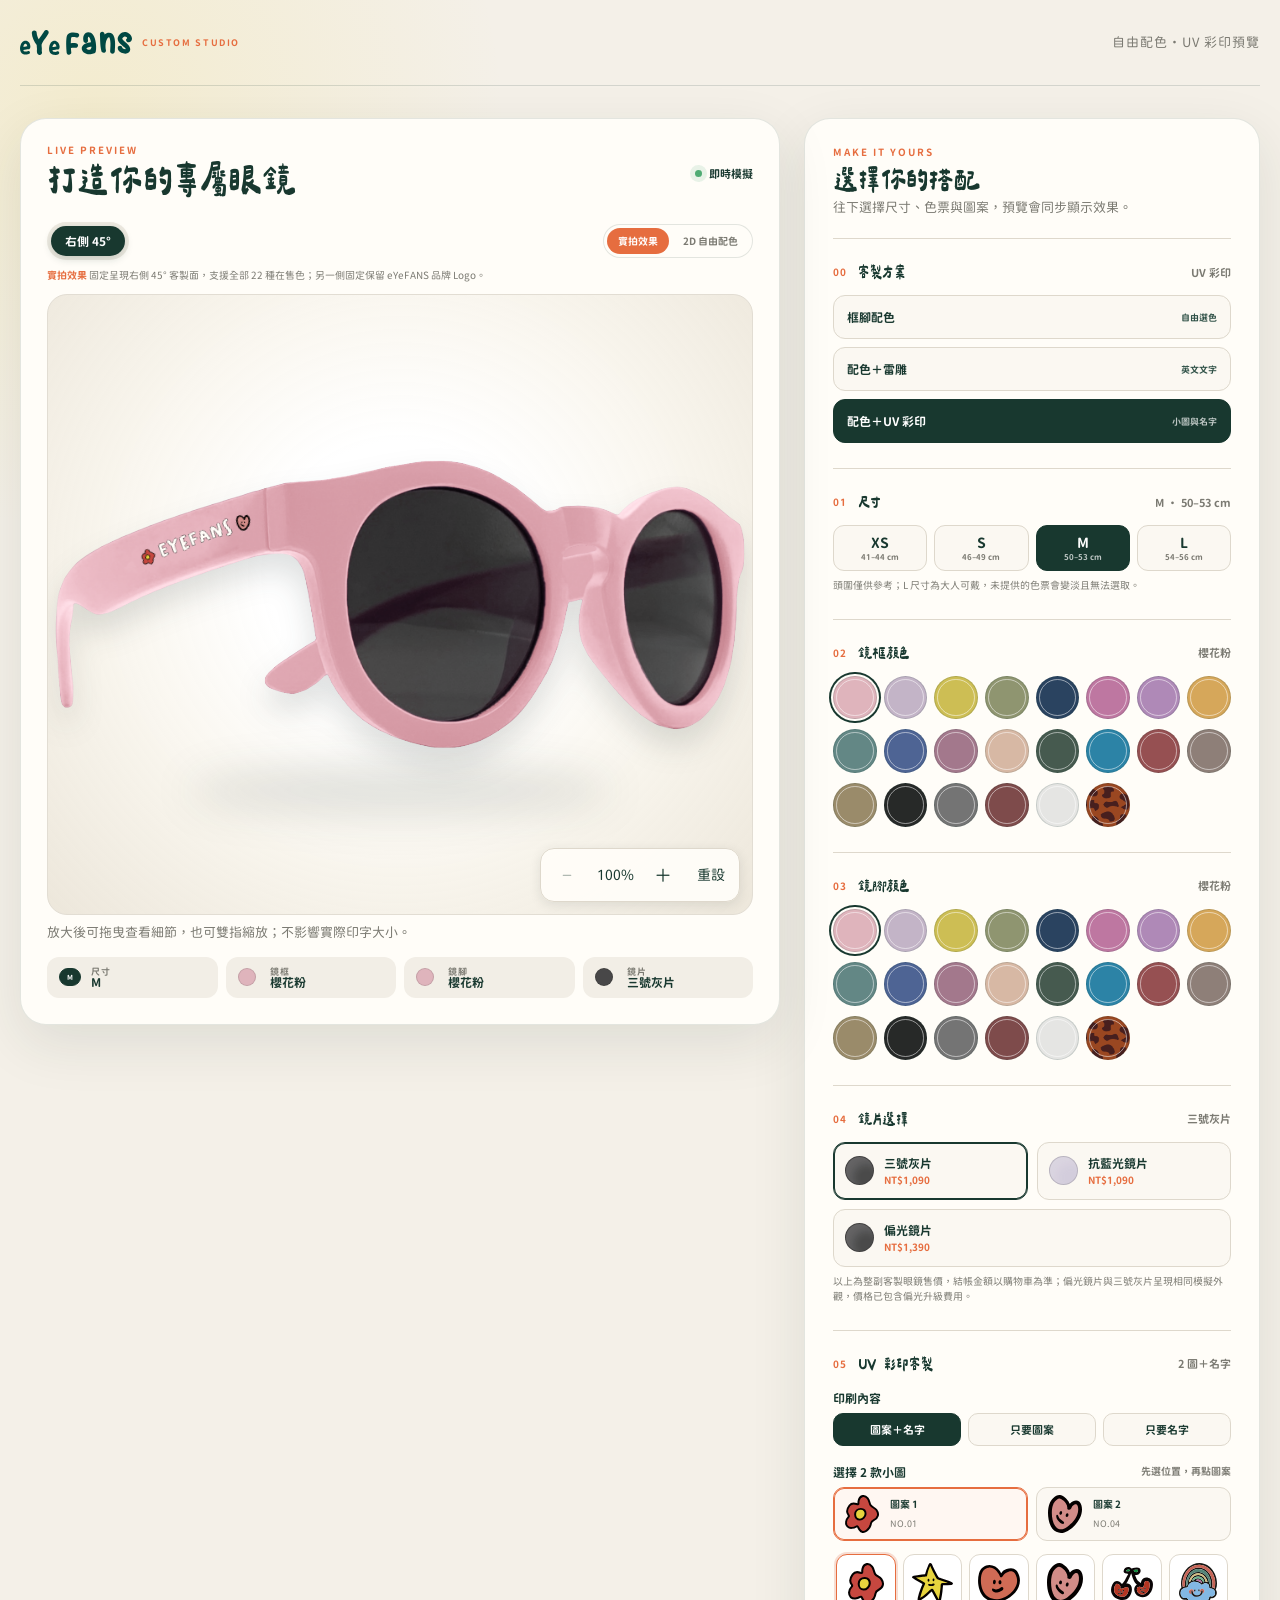
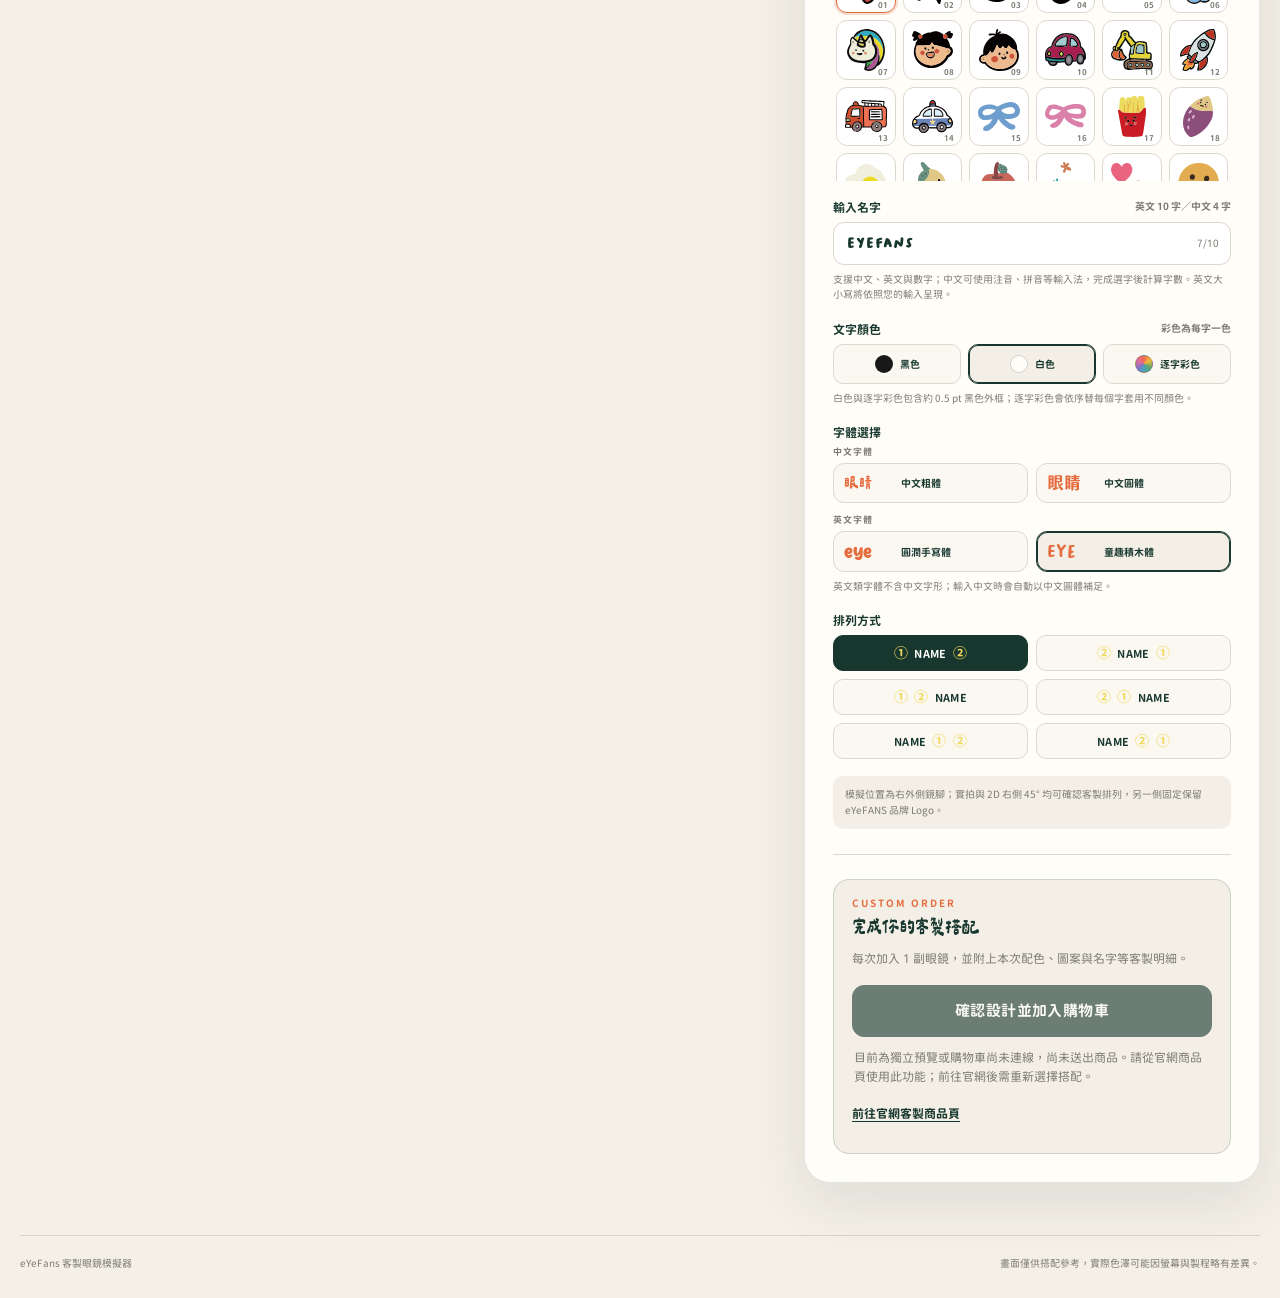
==== index.html @ 57df4b8c "Fix preview initialization blocked by stalled model downloads Render photo preview immediately, load" ====
<!doctype html>
<html lang="zh-Hant">
<head>
  <meta charset="utf-8">
  <meta name="viewport" content="width=device-width, initial-scale=1">
  <meta name="description" content="自由搭配 eYeFans 鏡框、鏡腳、鏡片顏色，並即時預覽 UV 彩印小圖與姓名。">
  <meta property="og:title" content="eYeFans 客製眼鏡模擬器">
  <meta property="og:description" content="配色・UV 彩印・姓名預覽">
  <meta property="og:type" content="website">
  <meta property="og:url" content="https://nina82815.github.io/eyefans-custom/">
  <meta property="og:image" content="https://nina82815.github.io/eyefans-custom/og.png">
  <meta name="twitter:card" content="summary_large_image">
  <meta name="twitter:title" content="eYeFans 客製眼鏡模擬器">
  <meta name="twitter:description" content="配色・UV 彩印・姓名預覽">
  <meta name="twitter:image" content="https://nina82815.github.io/eyefans-custom/og.png">
  <title>eYeFans 客製眼鏡模擬器</title>
  <link rel="stylesheet" href="styles.css?v=20260915-tsuhsian2">
  <link rel="stylesheet" href="preview-zoom.css?v=20260915zoom1">
  <link rel="stylesheet" href="mobile-studio.css?v=20260923-1">
</head>
<body>
  <header class="site-header">
    <a class="brand" href="#top" aria-label="eYeFans 客製眼鏡模擬器首頁">
      <img class="brand-logo" src="assets/brand/eyefans-LOGO.svg" alt="" width="1726" height="391">
      <span class="brand-label">CUSTOM STUDIO</span>
    </a>
    <p id="mode-description">自由配色・UV 彩印預覽</p>
  </header>

  <main class="customizer" id="top">
    <section class="preview-panel" aria-labelledby="preview-title">
      <div class="preview-heading">
        <div>
          <span class="eyebrow">LIVE PREVIEW</span>
          <h1 id="preview-title">打造你的專屬眼鏡</h1>
        </div>
        <span class="preview-status"><i></i> 即時模擬</span>
      </div>

      <div class="preview-toolbar">
        <div class="view-tabs is-photo-mode" id="view-tabs" aria-label="選擇預覽角度">
          <button class="view-tab" type="button" data-view="front" aria-pressed="false">正面</button>
          <button class="view-tab" type="button" data-view="side" aria-pressed="false">側面</button>
          <button class="view-tab is-active" type="button" data-view="a45" aria-pressed="true">右側 45°</button>
        </div>
        <div class="render-mode-options" id="render-mode-options" aria-label="選擇預覽模式">
          <button class="is-active" type="button" data-render-mode="photo" aria-pressed="true">實拍效果</button>
          <button type="button" data-render-mode="model" aria-pressed="false">2D 自由配色</button>
        </div>
      </div>
      <p class="photo-mode-note" id="photo-mode-note"><b>實拍效果</b> 固定呈現右側 45° 客製面，支援全部 22 種在售色；另一側固定保留 eYeFANS 品牌 Logo。</p>

      <div class="viewer is-photo-mode" id="viewer" tabindex="0" role="group" aria-label="眼鏡預覽，可用加減鍵縮放、方向鍵移動，0 鍵重設" aria-describedby="preview-zoom-hint">
        <div class="loading" id="loading-state"><span></span>正在載入眼鏡模型</div>
        <div class="view" id="view-front" hidden></div>
        <div class="view" id="view-side" hidden></div>
        <div class="view" id="view-a45" data-photo-ready>
          <svg class="photo-composite" id="photo-a45" viewBox="0 0 1643 686" preserveAspectRatio="xMidYMid meet" role="img" aria-label="右側 45 度實拍眼鏡預覽，顯示右外側鏡腳客製效果">
            <defs>
              <mask id="photo-a45-frame-mask" x="0" y="0" width="1643" height="686" maskUnits="userSpaceOnUse" maskContentUnits="userSpaceOnUse" style="mask-type:luminance">
                <image class="photo-frame-mask-image" href="assets/photos/right-a45/normalized/masks/standard/frame-full.png?v=20260830a" x="0" y="0" width="1643" height="686" preserveAspectRatio="none"></image>
              </mask>
              <mask id="photo-a45-temple-mask" x="0" y="0" width="1643" height="686" maskUnits="userSpaceOnUse" maskContentUnits="userSpaceOnUse" style="mask-type:luminance">
                <image class="photo-temple-mask-image" href="assets/photos/right-a45/normalized/masks/standard/temple.png?v=20260830a" x="0" y="0" width="1643" height="686" preserveAspectRatio="none"></image>
              </mask>
              <mask id="photo-a45-lens-mask" x="0" y="0" width="1643" height="686" maskUnits="userSpaceOnUse" maskContentUnits="userSpaceOnUse" style="mask-type:luminance">
                <image class="photo-lens-mask-image" href="assets/photos/right-a45/normalized/masks/standard/lens.png?v=20260830a" x="0" y="0" width="1643" height="686" preserveAspectRatio="none"></image>
              </mask>
              <linearGradient id="photo-a45-clear-coating" x1="0" y1="0" x2="20%" y2="100%">
                <stop offset="0%" stop-color="#f5efe5" stop-opacity=".18"></stop>
                <stop offset="35%" stop-color="#eee9ec" stop-opacity=".08"></stop>
                <stop offset="68%" stop-color="#d7deef" stop-opacity=".14"></stop>
                <stop offset="100%" stop-color="#e9ebf1" stop-opacity=".09"></stop>
              </linearGradient>
              <linearGradient id="photo-a45-blue-light-sheen" x1="0" y1="0" x2="0" y2="1">
                <stop offset="0%" stop-color="#ffffff" stop-opacity=".01"></stop>
                <stop offset="28%" stop-color="#d6cadf" stop-opacity=".035"></stop>
                <stop offset="36%" stop-color="#b6a1d6" stop-opacity=".08"></stop>
                <stop offset="43%" stop-color="#7e64c4" stop-opacity=".16"></stop>
                <stop offset="49%" stop-color="#486fc7" stop-opacity=".20"></stop>
                <stop offset="56%" stop-color="#8065c2" stop-opacity=".14"></stop>
                <stop offset="64%" stop-color="#d8dff0" stop-opacity=".04"></stop>
                <stop offset="100%" stop-color="#ffffff" stop-opacity="0"></stop>
              </linearGradient>
              <filter id="photo-a45-crisp-color" x="-2%" y="-2%" width="104%" height="104%" color-interpolation-filters="sRGB">
                <feComponentTransfer>
                  <feFuncA type="linear" slope="1.18" intercept="-.09"></feFuncA>
                </feComponentTransfer>
              </filter>
            </defs>
            <g mask="url(#photo-a45-temple-mask)">
              <image class="photo-temple-image" href="assets/photos/right-a45/normalized/gray/sakura-pink.png?v=20260830a" filter="url(#photo-a45-crisp-color)"></image>
            </g>
            <g class="photo-blue-light-effect" mask="url(#photo-a45-lens-mask)" hidden>
              <image class="photo-blue-light-source-image" href="assets/photos/right-a45/normalized/blue-light/matte-black.png?v=20260830a"></image>
              <rect class="photo-blue-light-coating" x="700" y="80" width="850" height="520" fill="url(#photo-a45-clear-coating)"></rect>
              <rect class="photo-blue-light-sheen" x="700" y="80" width="850" height="520" fill="url(#photo-a45-blue-light-sheen)"></rect>
            </g>
            <g class="photo-frame-layer" mask="url(#photo-a45-frame-mask)">
              <image class="photo-frame-image" href="assets/photos/right-a45/normalized/gray/sakura-pink.png?v=20260830a" filter="url(#photo-a45-crisp-color)"></image>
            </g>
            <g id="photo-engravetext" class="photo-print-layer" transform="translate(340 200) rotate(-20)">
              <text font-family="BaksoSapi, Arial, sans-serif" font-size="46" font-weight="700">eyefans</text>
            </g>
          </svg>
        </div>
        <p class="print-view-hint" id="print-view-hint" hidden>UV 彩印位於右外側鏡腳，請切換「側面」或「右側 45°」查看。</p>
        <div class="preview-zoom-controls" id="preview-zoom-controls" role="group" aria-label="預覽縮放">
          <button type="button" data-zoom="out" aria-label="縮小預覽" disabled>−</button>
          <output id="preview-zoom-value" aria-live="polite" aria-label="預覽倍率">100%</output>
          <button type="button" data-zoom="in" aria-label="放大預覽">＋</button>
          <button type="button" data-zoom="reset" aria-label="重設預覽大小與位置">重設</button>
        </div>
      </div>
      <p class="preview-zoom-hint" id="preview-zoom-hint">放大後可拖曳查看細節，也可雙指縮放；不影響實際印字大小。</p>

      <div class="selection-strip" aria-label="目前選擇">
        <span><i class="size-chip" id="size-chip" aria-hidden="true">M</i><b>尺寸</b><em id="size-summary">M</em></span>
        <span><i id="frame-chip"></i><b>鏡框</b><em id="frame-summary">櫻花粉</em></span>
        <span><i id="temple-chip"></i><b>鏡腳</b><em id="temple-summary">櫻花粉</em></span>
        <span><i id="lens-chip"></i><b>鏡片</b><em id="lens-summary">三號灰片</em></span>
      </div>
    </section>

    <aside class="controls-panel" aria-label="客製化選項">
      <div class="controls-intro">
        <span class="eyebrow">MAKE IT YOURS</span>
        <h2>選擇你的搭配</h2>
        <p>往下選擇尺寸、色票與圖案，預覽會同步顯示效果。</p>
        <details class="mobile-preview-help"><summary>預覽與操作說明</summary><p>上方預覽會隨著選配即時更新。實拍效果呈現右側 45° 客製面；另一側保留品牌 Logo。可按＋放大、拖曳查看，按「重設」恢復；縮放不影響實際印字大小。</p></details>
      </div>

      <section class="control-section customization-mode-section" aria-labelledby="customization-mode-title">
        <div class="section-heading">
          <div><span>00</span><h3 id="customization-mode-title">客製方案</h3></div>
          <output id="picked-customization-mode">UV 彩印</output>
        </div>
        <div class="customization-mode-options" id="customization-mode-options" role="group" aria-label="選擇客製方案">
          <button type="button" data-customization-mode="color" aria-pressed="false"><b>框腳配色</b><small>自由選色</small></button>
          <button type="button" data-customization-mode="engraving" aria-pressed="false"><b>配色＋雷雕</b><small>英文文字</small></button>
          <button class="is-active" type="button" data-customization-mode="uv" aria-pressed="true"><b>配色＋UV 彩印</b><small>小圖與名字</small></button>
        </div>
      </section>

      <section class="control-section" aria-labelledby="size-title">
        <div class="section-heading">
          <div><span>01</span><h3 id="size-title">尺寸</h3></div>
          <output id="picked-size">M · 50–53 cm</output>
        </div>
        <div class="size-options" id="size-options" role="group" aria-label="選擇眼鏡尺寸">
          <button type="button" data-size="XS" aria-label="XS，頭圍 41 至 44 公分" aria-pressed="false"><b>XS</b><small>41–44 cm</small></button>
          <button type="button" data-size="S" aria-label="S，頭圍 46 至 49 公分" aria-pressed="false"><b>S</b><small>46–49 cm</small></button>
          <button class="is-active" type="button" data-size="M" aria-label="M，頭圍 50 至 53 公分" aria-pressed="true"><b>M</b><small>50–53 cm</small></button>
          <button type="button" data-size="L" aria-label="L，頭圍 54 至 56 公分，大人可戴" aria-pressed="false"><b>L</b><small>54–56 cm</small></button>
        </div>
        <p class="field-help">頭圍僅供參考；L 尺寸為大人可戴，未提供的色票會變淡且無法選取。</p>
      </section>

      <section class="control-section" aria-labelledby="frame-title">
        <div class="section-heading">
          <div><span>02</span><h3 id="frame-title">鏡框顏色</h3></div>
          <output id="picked-frame">櫻花粉</output>
        </div>
        <div class="swatches" id="frame-swatches"></div>
      </section>

      <section class="control-section" aria-labelledby="temple-title">
        <div class="section-heading">
          <div><span>03</span><h3 id="temple-title">鏡腳顏色</h3></div>
          <output id="picked-temple">櫻花粉</output>
        </div>
        <div class="swatches" id="temple-swatches"></div>
      </section>

      <section class="control-section" aria-labelledby="lens-title">
        <div class="section-heading">
          <div><span>04</span><h3 id="lens-title">鏡片選擇</h3></div>
          <output id="picked-lens">三號灰片</output>
        </div>
        <div class="lens-options" id="lens-options"></div>
        <p class="field-help lens-price-note" id="lens-price-note">以上為整副客製眼鏡售價，結帳金額以購物車為準；偏光鏡片與三號灰片呈現相同模擬外觀，價格已包含偏光升級費用。</p>
      </section>

      <section class="control-section personalization-section" id="personalization-section" aria-labelledby="personalization-title">
        <div class="section-heading">
          <div><span>05</span><h3 id="personalization-title">UV 彩印客製</h3></div>
          <output id="picked-print">圖案＋名字</output>
        </div>

        <p class="engraving-rule" id="engraving-rule" hidden>
          <i aria-hidden="true"></i><strong>雷雕色澤依素材而異</strong>
          <span>雷雕會呈現鏡腳材質底色，實際色澤可能偏米白或淡黃，恕無法指定顏色。僅支援 A–Z／a–z，最多 10 個字母，不含中文、數字、空格與小圖。</span>
        </p>

        <fieldset class="choice-field" id="print-mode-field">
          <legend>印刷內容</legend>
          <div class="segmented segmented-three" id="print-mode-options">
            <button type="button" class="is-active" data-mode="both" aria-pressed="true">圖案＋名字</button>
            <button type="button" data-mode="icon" aria-pressed="false">只要圖案</button>
            <button type="button" data-mode="name" aria-pressed="false">只要名字</button>
          </div>
        </fieldset>

        <fieldset class="choice-field" id="icon-field">
          <legend>選擇 2 款小圖 <small>先選位置，再點圖案</small></legend>
          <div class="icon-slots" id="icon-slots">
            <button class="icon-slot is-active" type="button" data-slot="icon1" aria-pressed="true">
              <img src="assets/uv-icons/01.svg" alt="" id="icon1-preview"><b>圖案 1</b><span id="icon1-label">NO.01</span>
            </button>
            <button class="icon-slot" type="button" data-slot="icon2" aria-pressed="false">
              <img src="assets/uv-icons/04.svg" alt="" id="icon2-preview"><b>圖案 2</b><span id="icon2-label">NO.04</span>
            </button>
          </div>
          <div class="sr-only" id="icon-catalog-label">圖案目錄，共 33 款</div>
          <div class="icon-catalog" id="icon-catalog" role="group" aria-labelledby="icon-catalog-label"></div>
        </fieldset>

        <fieldset class="choice-field" id="name-field">
          <legend><span id="name-legend-label">輸入名字</span><small id="name-limit-label">英文 10 字／中文 4 字</small></legend>
          <div class="name-input-wrap">
            <input id="name-input" type="text" value="eyefans" maxlength="24" inputmode="text" autocomplete="off" enterkeyhint="done" aria-describedby="name-help name-validation">
            <span id="name-count">7/10</span>
          </div>
          <p class="field-help" id="name-help">支援中文、英文與數字；中文可使用注音、拼音等輸入法，完成選字後計算字數。英文大小寫將依照您的輸入呈現。</p>
          <p class="field-validation" id="name-validation" role="status" aria-live="polite" hidden></p>
        </fieldset>

        <fieldset class="choice-field" id="text-color-field">
          <legend>文字顏色 <small>彩色為每字一色</small></legend>
          <div class="text-color-options" id="text-color-options">
            <button type="button" data-text-color="black" aria-pressed="false"><i class="text-color-dot text-color-dot--black"></i><span>黑色</span></button>
            <button type="button" class="is-active" data-text-color="white" aria-pressed="true"><i class="text-color-dot text-color-dot--white"></i><span>白色</span></button>
            <button type="button" data-text-color="rainbow" aria-pressed="false"><i class="text-color-dot text-color-dot--rainbow"></i><span>逐字彩色</span></button>
          </div>
          <p class="field-help">白色與逐字彩色包含約 0.5 pt 黑色外框；逐字彩色會依序替每個字套用不同顏色。</p>
        </fieldset>

        <fieldset class="choice-field" id="font-field">
          <legend>字體選擇</legend>
          <div class="font-options" id="font-options">
            <div class="font-group" id="chinese-font-group" role="group" aria-label="中文字體">
              <span class="font-group-label">中文字體</span>
              <div class="font-group-buttons">
                <button type="button" data-font="zhBold" aria-pressed="false"><span class="font-preview font-preview--zh-bold">眼睛</span><span class="font-option-copy"><b>中文粗體</b></span></button>
                <button type="button" data-font="zhRounded" aria-pressed="false"><span class="font-preview font-preview--zh-rounded">眼睛</span><span class="font-option-copy"><b>中文圓體</b></span></button>
              </div>
            </div>
            <div class="font-group" id="english-font-group" role="group" aria-label="英文字體">
              <span class="font-group-label">英文字體</span>
              <div class="font-group-buttons">
                <button type="button" data-font="purpleSmile" aria-pressed="false"><span class="font-preview font-preview--purple-smile">eye</span><span class="font-option-copy"><b>圓潤手寫體</b></span></button>
                <button type="button" class="is-active" data-font="baksoSapi" aria-pressed="true"><span class="font-preview font-preview--bakso-sapi">eye</span><span class="font-option-copy"><b>童趣積木體</b></span></button>
              </div>
            </div>
          </div>
          <p class="field-help" id="font-help">英文類字體不含中文字形；輸入中文時會自動以中文圓體補足。</p>
        </fieldset>

        <fieldset class="choice-field" id="layout-field">
          <legend>排列方式</legend>
          <div class="layout-options" id="layout-options">
            <button type="button" class="is-active" data-order="normal" data-name-position="center" aria-pressed="true"><span class="mini-icon">①</span><span>NAME</span><span class="mini-icon">②</span></button>
            <button type="button" data-order="reverse" data-name-position="center" aria-pressed="false"><span class="mini-icon">②</span><span>NAME</span><span class="mini-icon">①</span></button>
            <button type="button" data-order="normal" data-name-position="after" aria-pressed="false"><span class="mini-icon">①</span><span class="mini-icon">②</span><span>NAME</span></button>
            <button type="button" data-order="reverse" data-name-position="after" aria-pressed="false"><span class="mini-icon">②</span><span class="mini-icon">①</span><span>NAME</span></button>
            <button type="button" data-order="normal" data-name-position="before" aria-pressed="false"><span>NAME</span><span class="mini-icon">①</span><span class="mini-icon">②</span></button>
            <button type="button" data-order="reverse" data-name-position="before" aria-pressed="false"><span>NAME</span><span class="mini-icon">②</span><span class="mini-icon">①</span></button>
          </div>
        </fieldset>

        <p class="print-note" id="print-note">模擬位置為右外側鏡腳；實拍與 2D 右側 45° 均可確認客製排列，另一側固定保留 eYeFANS 品牌 Logo。</p>
      </section>

      <section class="cart-submit-panel" id="cart-submit-panel" aria-labelledby="cart-submit-title" data-state="unavailable">
        <span class="eyebrow">CUSTOM ORDER</span>
        <h3 id="cart-submit-title">完成你的客製搭配</h3>
        <p class="cart-submit-note">每次加入 1 副眼鏡，並附上本次配色、圖案與名字等客製明細。</p>
        <button class="cart-submit-button" id="cart-submit-button" type="button" aria-describedby="cart-submit-status" disabled>
          確認設計並加入購物車
        </button>
        <a class="cart-view-link" id="cart-view-link" href="https://www.eyefans.com.tw/cart" target="_top" hidden>前往購物車</a>
        <p class="cart-submit-status" id="cart-submit-status" role="status" aria-live="polite" aria-atomic="true">
          請從官網商品頁開啟模擬器，才能將客製內容加入購物車。
        </p>
        <a class="cart-storefront-link" id="cart-storefront-link" href="https://www.eyefans.com.tw/products/cls-cus-mix-uv-sun-rd" target="_top">前往官網客製商品頁</a>
      </section>
    </aside>
  </main>

  <footer class="site-footer">
    <p>eYeFans 客製眼鏡模擬器</p>
    <p>畫面僅供搭配參考，實際色澤可能因螢幕與製程略有差異。</p>
  </footer>

  <div class="sr-only" id="live-status" role="status" aria-live="polite"></div>
  <script src="app.js?v=20261014-preview-loading1" defer></script>
  <script src="preview-zoom.js?v=20260915zoom1" defer></script>
  <script src="mobile-studio.js?v=20260923-2" defer></script>
</body>
</html>
---- styles.css ----
@font-face {
  font-family: "eYeFans JinXuan Latte";
  src: url("assets/fonts/jf-jinxuanlatte-3.0-extrabold.otf") format("opentype");
  font-style: normal;
  font-weight: 800;
  font-display: swap;
}

@font-face {
  font-family: "eYeFans Tsuhsian";
  src: url("assets/fonts/tsuhsianti-proportional.ttf?v=93e02cc3") format("truetype");
  font-style: normal;
  font-weight: 700;
  font-display: swap;
}

@font-face {
  font-family: "eYeFans GenSen Rounded";
  src: url("assets/fonts/GenSenRounded2TW-B.otf") format("opentype");
  font-style: normal;
  font-weight: 700;
  font-display: swap;
}

@font-face {
  font-family: "eYeFans GenSen Rounded";
  src: url("assets/fonts/GenSenRounded2TW-R.otf") format("opentype");
  font-style: normal;
  font-weight: 400;
  font-display: swap;
}

@font-face {
  font-family: "eYeFans Purple Smile";
  src: url("assets/fonts/Purple-Smile.otf") format("opentype");
  font-style: normal;
  font-weight: 400;
  font-display: swap;
}

@font-face {
  font-family: "eYeFans Bakso Sapi";
  src: url("assets/fonts/BaksoSapi.otf") format("opentype");
  font-style: normal;
  font-weight: 400;
  font-display: swap;
}

:root {
  --ink: #18382f;
  --ink-2: #2f5147;
  --paper: #f4f0e8;
  --surface: #fffdf8;
  --line: #ded8cc;
  --muted: #7b7a72;
  --accent: #e66d3f;
  --accent-soft: #f7ddd2;
  --yellow: #f0d85a;
  --shadow: 0 18px 55px rgba(31, 52, 44, .10);
}

* { box-sizing: border-box; }
html { scroll-behavior: smooth; }

body {
  margin: 0;
  min-width: 320px;
  color: var(--ink);
  background: radial-gradient(circle at 7% 4%, rgba(240, 216, 90, .18), transparent 26rem), var(--paper);
  font-family: "eYeFans GenSen Rounded", "PingFang TC", "Noto Sans TC", sans-serif;
  -webkit-font-smoothing: antialiased;
}

button, input { font: inherit; }
button { color: inherit; }

.site-header {
  width: min(1240px, calc(100% - 40px));
  margin: 0 auto;
  min-height: 86px;
  display: flex;
  align-items: center;
  justify-content: space-between;
  gap: 24px;
  border-bottom: 1px solid rgba(24, 56, 47, .15);
}

.site-header p { margin: 0; color: var(--muted); font-size: 13px; letter-spacing: .08em; }
.brand { color: inherit; text-decoration: none; display: inline-flex; align-items: center; gap: 10px; }
.brand-logo { display: block; width: 112px; max-width: 34vw; height: auto; }
.brand-label { font-size: 9px; font-weight: 800; letter-spacing: .18em; color: var(--accent); }

.customizer {
  width: min(1240px, calc(100% - 40px));
  margin: 32px auto 52px;
  display: grid;
  grid-template-columns: minmax(0, 1.25fr) minmax(360px, .75fr);
  gap: 24px;
  align-items: start;
}

.preview-panel, .controls-panel {
  background: var(--surface);
  border: 1px solid rgba(24, 56, 47, .12);
  border-radius: 26px;
  box-shadow: var(--shadow);
}

.preview-panel { position: sticky; top: 18px; padding: 26px; }
.controls-panel { padding: 28px; }
.preview-heading, .section-heading, .section-heading > div, .preview-status { display: flex; align-items: center; }
.preview-heading { justify-content: space-between; gap: 20px; margin-bottom: 20px; }
.preview-heading h1 { margin: 4px 0 0; font-family: "eYeFans Tsuhsian", "eYeFans GenSen Rounded", sans-serif; font-size: clamp(24px, 3vw, 38px); font-weight: 700; letter-spacing: .01em; line-height: 1.12; }
.eyebrow { display: block; font-size: 10px; font-weight: 900; letter-spacing: .2em; color: var(--accent); }
.preview-status { gap: 7px; font-size: 11px; font-weight: 800; white-space: nowrap; }
.preview-status i { width: 7px; height: 7px; border-radius: 50%; background: #4fab73; box-shadow: 0 0 0 5px rgba(79, 171, 115, .13); }

.preview-toolbar { display: flex; align-items: center; justify-content: space-between; gap: 10px; margin-bottom: 8px; }
.view-tabs { display: inline-flex; gap: 4px; padding: 4px; border-radius: 999px; background: #eeeae1; }
.view-tab { min-width: 68px; border: 0; border-radius: 999px; padding: 9px 14px; background: transparent; font-size: 12px; font-weight: 800; cursor: pointer; }
.view-tab.is-active { color: white; background: var(--ink); box-shadow: 0 3px 9px rgba(24, 56, 47, .18); }
.view-tabs.is-photo-mode .view-tab:not([data-view="a45"]) { display: none; }

.render-mode-options { display: inline-flex; gap: 3px; padding: 3px; border: 1px solid rgba(24,56,47,.12); border-radius: 999px; background: rgba(255,253,248,.84); }
.render-mode-options button { border: 0; border-radius: 999px; padding: 8px 11px; color: var(--muted); background: transparent; cursor: pointer; font-size: 10px; font-weight: 850; white-space: nowrap; }
.render-mode-options button.is-active { color: white; background: var(--accent); }
.photo-mode-note { margin: 0 0 12px; color: var(--muted); font-size: 10px; line-height: 1.45; }
.photo-mode-note b { color: var(--accent); }
.photo-mode-note[hidden] { display: none; }

.viewer {
  min-height: 520px;
  aspect-ratio: 1 / .88;
  position: relative;
  display: grid;
  place-items: center;
  overflow: hidden;
  border-radius: 20px;
  border: 1px solid #e2ddd3;
  background: radial-gradient(circle at 50% 45%, rgba(255,255,255,.98) 0 27%, rgba(250,247,240,.94) 54%, rgba(233,226,213,.84) 100%);
}

.viewer::before { content: ""; position: absolute; width: 60%; height: 8%; bottom: 16%; border-radius: 50%; background: rgba(31,44,39,.12); filter: blur(20px); }
.view { width: 100%; height: 100%; display: grid; place-items: center; z-index: 1; }
.view[hidden] { display: none; }
.view svg { width: 94%; height: 94%; display: block; overflow: visible; filter: drop-shadow(0 18px 13px rgba(31,44,39,.15)); }
.photo-composite { display: none !important; isolation: isolate; }
.viewer.is-photo-mode .view[data-photo-ready] > svg:not(.photo-composite) { display: none; }
.viewer.is-photo-mode .view[data-photo-ready] > .photo-composite { display: block !important; width: 98%; height: 98%; filter: drop-shadow(0 17px 15px rgba(31,44,39,.14)); }
.photo-composite image, .photo-print-layer, .photo-blue-light-effect { pointer-events: none; }
.photo-blue-light-sheen { mix-blend-mode: screen; }
.photo-print-layer { filter: drop-shadow(0 1px 1px rgba(255,255,255,.12)); }
.photo-print-layer .uv-print-content { transform-box: fill-box; transform-origin: center; }
.loading { display: flex; align-items: center; gap: 8px; color: var(--muted); font-size: 12px; }
.loading span { width: 16px; height: 16px; border: 2px solid #d3cdc2; border-top-color: var(--accent); border-radius: 50%; animation: spin .8s linear infinite; }
.loading.is-hidden { display: none; }
@keyframes spin { to { transform: rotate(360deg); } }

.print-view-hint {
  position: absolute;
  z-index: 2;
  bottom: 13px;
  left: 50%;
  transform: translateX(-50%);
  margin: 0;
  width: max-content;
  max-width: calc(100% - 28px);
  padding: 8px 12px;
  border-radius: 999px;
  color: var(--ink-2);
  background: rgba(255,253,248,.88);
  border: 1px solid rgba(24,56,47,.12);
  backdrop-filter: blur(8px);
  font-size: 11px;
  text-align: center;
}
.print-view-hint[hidden] { display: none; }

.selection-strip { display: grid; grid-template-columns: repeat(4, 1fr); gap: 8px; margin-top: 14px; }
.selection-strip > span { min-width: 0; display: grid; grid-template-columns: 24px auto; column-gap: 8px; align-items: center; padding: 10px 12px; border-radius: 12px; background: #f2eee6; }
.selection-strip i { grid-row: 1 / 3; width: 18px; height: 18px; border-radius: 50%; background: #eecad4; border: 1px solid rgba(0,0,0,.12); }
.selection-strip .size-chip { width: 22px; display: grid; place-items: center; color: white; background: var(--ink); border-color: var(--ink); border-radius: 999px; font-size: 7px; font-style: normal; font-weight: 900; }
.selection-strip b { font-size: 9px; letter-spacing: .12em; color: var(--muted); }
.selection-strip em { min-width: 0; overflow: hidden; white-space: nowrap; text-overflow: ellipsis; font-size: 12px; font-style: normal; font-weight: 800; }

.controls-intro { padding-bottom: 24px; border-bottom: 1px solid var(--line); }
.controls-intro h2 { margin: 5px 0 6px; font-family: "eYeFans Tsuhsian", "eYeFans GenSen Rounded", sans-serif; font-size: 29px; font-weight: 700; letter-spacing: .01em; line-height: 1.15; }
.controls-intro p { margin: 0; color: var(--muted); font-size: 13px; }
.control-section { padding: 25px 0; border-bottom: 1px solid var(--line); }
.control-section[hidden] { display: none; }
.control-section:last-child { border-bottom: 0; padding-bottom: 2px; }
.section-heading { justify-content: space-between; gap: 18px; margin-bottom: 15px; }
.section-heading > div { gap: 10px; }
.section-heading span { color: var(--accent); font-size: 10px; font-weight: 900; letter-spacing: .14em; }
.section-heading h3 { margin: 0; font-family: "eYeFans Tsuhsian", "eYeFans GenSen Rounded", sans-serif; font-size: 16px; font-weight: 700; letter-spacing: .01em; }
.section-heading output { max-width: 48%; color: var(--muted); font-size: 11px; font-weight: 700; text-align: right; }

.customization-mode-options { display: grid; gap: 8px; }
.customization-mode-options button { min-width: 0; min-height: 44px; display: flex; align-items: center; justify-content: space-between; gap: 12px; border: 1px solid var(--line); border-radius: 12px; background: #fbf8f2; padding: 12px 13px; cursor: pointer; text-align: left; }
.customization-mode-options button b { font-size: 12px; }
.customization-mode-options button small { color: var(--ink-2); font-size: 9px; font-weight: 750; white-space: nowrap; }
.customization-mode-options button.is-active { color: white; border-color: var(--ink); background: var(--ink); box-shadow: inset 0 0 0 1px var(--ink); }
.customization-mode-options button.is-active small { color: rgba(255,255,255,.72); }
.customization-mode-options button:focus-visible { outline: 3px solid var(--accent-soft); outline-offset: 2px; }
.customization-mode-section.is-locked .customization-mode-options button:not(.is-active) { display: none; }
.customization-mode-section.is-locked .customization-mode-options button.is-active { cursor: default; opacity: 1; }

.engraving-rule { display: grid; grid-template-columns: 18px minmax(0, 1fr); gap: 3px 8px; align-items: center; margin: 0; padding: 11px 12px; border-radius: 10px; color: var(--ink-2); background: #f3efe7; font-size: 10px; line-height: 1.5; }
.engraving-rule[hidden] { display: none; }
.engraving-rule i { grid-row: 1 / 3; width: 18px; height: 18px; border: 1px solid rgba(24,56,47,.25); border-radius: 50%; background: white; }
.engraving-rule span { grid-column: 2; }

.size-options { display: grid; grid-template-columns: repeat(4, 1fr); gap: 7px; }
.size-options button { min-width: 0; display: grid; gap: 3px; place-items: center; border: 1px solid var(--line); border-radius: 11px; background: #fbf8f2; padding: 10px 5px 9px; color: var(--ink); cursor: pointer; }
.size-options button b { font-size: 14px; line-height: 1; }
.size-options button small { color: var(--muted); font-size: 8px; font-weight: 700; white-space: nowrap; }
.size-options button.is-active { color: white; border-color: var(--ink); background: var(--ink); box-shadow: inset 0 0 0 1px var(--ink); }
.size-options button.is-active small { color: rgba(255,255,255,.72); }
.size-options button:focus-visible { outline: 3px solid var(--accent-soft); outline-offset: 2px; }

.swatches { display: grid; grid-template-columns: repeat(8, 1fr); gap: 10px 7px; }
.swatch { position: relative; width: 100%; aspect-ratio: 1; border: 1px solid rgba(24,56,47,.15); border-radius: 50%; background-color: var(--swatch); background-image: var(--swatch-image, none); background-size: cover; background-position: center; cursor: pointer; transition: transform .15s ease, box-shadow .15s ease; }
.swatch:hover { transform: translateY(-2px); }
.swatch.is-active { box-shadow: 0 0 0 2px var(--surface), 0 0 0 4px var(--ink); }
.swatch::after { content: ""; position: absolute; inset: 2px; border: 1px solid rgba(255,255,255,.52); border-radius: inherit; }
.swatch.is-unavailable { opacity: .2; filter: grayscale(.55); cursor: not-allowed; }
.swatch.is-unavailable:hover { transform: none; }

.lens-options { display: grid; grid-template-columns: repeat(2, 1fr); gap: 9px; }
.lens-option { display: flex; align-items: center; gap: 10px; min-height: 58px; border: 1px solid var(--line); border-radius: 12px; background: #fbf8f2; padding: 9px 11px; cursor: pointer; text-align: left; font-size: 12px; font-weight: 800; }
.lens-option i { width: 29px; height: 29px; flex: 0 0 auto; border-radius: 50%; background: var(--lens); border: 1px solid rgba(0,0,0,.13); box-shadow: inset 7px 7px 9px rgba(255,255,255,.14); }
.lens-option > span { min-width: 0; display: grid; gap: 3px; }
.lens-option b { font-size: 12px; line-height: 1.35; }
.lens-price { display: grid; gap: 2px; color: var(--accent); font-size: 10px; font-weight: 900; line-height: 1.2; white-space: nowrap; }
.lens-price strong { color: inherit; font-size: inherit; font-weight: inherit; }
.lens-price--promotion strong { display: flex; flex-wrap: wrap; gap: 2px 4px; align-items: baseline; }
.lens-price--promotion strong span { font-size: 8px; letter-spacing: .03em; }
.lens-price--promotion s { color: var(--muted); font-size: 8px; font-weight: 700; }
.lens-option:last-child:nth-child(odd) { grid-column: 1 / -1; }
.lens-option.is-active { border-color: var(--ink); box-shadow: inset 0 0 0 1px var(--ink); }
.lens-option.is-active .lens-price { color: var(--accent); }
.lens-price-note { margin-top: 10px; }

.choice-field { min-width: 0; margin: 20px 0 0; padding: 0; border: 0; }
.choice-field[hidden] { display: none; }
.choice-field legend { width: 100%; margin-bottom: 9px; padding: 0; font-size: 12px; font-weight: 850; }
.choice-field legend small { float: right; color: var(--muted); font-size: 10px; font-weight: 600; }
.segmented { display: grid; grid-template-columns: repeat(2, 1fr); gap: 7px; }
.segmented.segmented-three { grid-template-columns: repeat(3, 1fr); }
.segmented button, .layout-options button, .case-options button { border: 1px solid var(--line); border-radius: 10px; background: #fbf8f2; padding: 10px 8px; cursor: pointer; font-size: 11px; font-weight: 800; }
.segmented button.is-active, .layout-options button.is-active, .case-options button.is-active { color: white; border-color: var(--ink); background: var(--ink); }

.icon-slots { display: grid; grid-template-columns: repeat(2, 1fr); gap: 8px; margin-bottom: 10px; }
.icon-slot { display: grid; grid-template-columns: 38px auto; grid-template-rows: auto auto; column-gap: 9px; align-items: center; border: 1px solid var(--line); border-radius: 11px; background: #fbf8f2; padding: 7px 9px; cursor: pointer; text-align: left; }
.icon-slot img { grid-row: 1 / 3; width: 38px; height: 38px; object-fit: contain; }
.icon-slot b { font-size: 10px; }
.icon-slot span { color: var(--muted); font-size: 9px; }
.icon-slot.is-active { border-color: var(--accent); box-shadow: inset 0 0 0 1px var(--accent); background: #fff7f2; }

.icon-catalog { display: grid; grid-template-columns: repeat(6, 1fr); gap: 7px; max-height: 230px; padding: 3px; overflow-y: auto; scrollbar-color: #c8c0b3 transparent; }
.icon-option { position: relative; aspect-ratio: 1; border: 1px solid var(--line); border-radius: 11px; background: white; cursor: pointer; padding: 8px; }
.icon-option img { width: 100%; height: 100%; display: block; object-fit: contain; }
.icon-option span { position: absolute; right: 4px; bottom: 3px; min-width: 16px; color: var(--muted); font-size: 8px; font-weight: 800; }
.icon-option.is-active { border-color: var(--accent); box-shadow: 0 0 0 2px var(--accent-soft); }

.name-input-wrap { display: flex; align-items: center; border: 1px solid var(--line); border-radius: 11px; background: white; overflow: hidden; }
.name-input-wrap:focus-within { border-color: var(--ink); box-shadow: 0 0 0 2px rgba(24,56,47,.08); }
.name-input-wrap input { width: 100%; min-width: 0; border: 0; outline: 0; padding: 12px 13px; color: var(--ink); background: transparent; font-size: 14px; font-weight: 800; letter-spacing: .06em; }
.name-input-wrap span { padding-right: 11px; color: var(--muted); font-size: 10px; white-space: nowrap; }
.field-help, .field-validation, .print-note { margin: 7px 0 0; color: var(--muted); font-size: 10px; line-height: 1.55; }
.field-validation { color: #a84258; font-weight: 750; }
.field-validation[hidden] { display: none; }

.font-options { display: grid; gap: 12px; }
.font-group { display: grid; gap: 7px; }
.font-group[hidden] { display: none; }
.font-group-label { color: var(--muted); font-size: 9px; font-weight: 850; letter-spacing: .12em; }
.font-group-buttons { display: grid; grid-template-columns: repeat(2, 1fr); gap: 8px; }
.font-options button { min-width: 0; display: grid; grid-template-columns: auto minmax(0, 1fr); align-items: center; gap: 9px; border: 1px solid var(--line); border-radius: 11px; background: #fbf8f2; padding: 9px 10px; cursor: pointer; text-align: left; }
.font-options button.is-active { border-color: var(--ink); box-shadow: inset 0 0 0 1px var(--ink); background: #f3efe7; }
.font-option-copy { min-width: 0; display: grid; gap: 2px; }
.font-options b { overflow: hidden; font-size: 10px; white-space: nowrap; text-overflow: ellipsis; }
.font-options small { color: var(--muted); font-size: 7px; font-weight: 750; letter-spacing: .04em; white-space: nowrap; }
.font-preview { min-width: 48px; font-size: 17px; line-height: 1.2; color: var(--accent); white-space: nowrap; }
.font-preview--zh-bold { font-family: "eYeFans Tsuhsian", "PingFang TC", sans-serif; font-weight: 700; }
.font-preview--zh-rounded { font-family: "eYeFans JinXuan Latte", "PingFang TC", sans-serif; font-weight: 800; }
.font-preview--purple-smile { font-family: "eYeFans Purple Smile", "eYeFans GenSen Rounded", sans-serif; font-weight: 400; }
.font-preview--bakso-sapi { font-family: "eYeFans Bakso Sapi", "eYeFans GenSen Rounded", sans-serif; font-weight: 400; }

.text-color-options { display: grid; grid-template-columns: repeat(3, 1fr); gap: 7px; }
.text-color-options button { min-width: 0; display: flex; align-items: center; justify-content: center; gap: 7px; border: 1px solid var(--line); border-radius: 10px; background: #fbf8f2; padding: 10px 7px; cursor: pointer; font-size: 10px; font-weight: 800; }
.text-color-options button.is-active { border-color: var(--ink); box-shadow: inset 0 0 0 1px var(--ink); background: #f3efe7; }
.text-color-dot { width: 18px; height: 18px; flex: 0 0 auto; border: 1px solid rgba(24,56,47,.2); border-radius: 50%; }
.text-color-dot--black { background: #171817; }
.text-color-dot--white { background: #fffdf8; }
.text-color-dot--rainbow { background: conic-gradient(#ef6a4b, #efbd3f, #63a56f, #43a5bd, #8b72c7, #df6f99, #ef6a4b); }

.case-options { display: grid; grid-template-columns: repeat(3, 1fr); gap: 7px; }

.layout-options { display: grid; grid-template-columns: repeat(2, 1fr); gap: 8px; }
.layout-options button { display: flex; justify-content: center; align-items: center; gap: 6px; letter-spacing: .04em; }
.layout-options .mini-icon { color: var(--yellow); font-size: 14px; line-height: 1; }
.layout-options button.is-active .mini-icon { color: var(--yellow); }
.print-note { margin-top: 17px; padding: 11px 12px; border-radius: 10px; background: #f3efe7; }

.cart-submit-panel { margin-top: 24px; padding: 18px; border: 1px solid rgba(24,56,47,.16); border-radius: 16px; background: #f3efe7; }
.cart-submit-panel[hidden] { display: none; }
.cart-submit-panel h3 { margin: 5px 0 10px; font-family: "eYeFans Tsuhsian", "eYeFans GenSen Rounded", sans-serif; font-size: 20px; line-height: 1.3; }
.cart-submit-note { margin: 0 0 16px; color: var(--muted); font-size: 12px; line-height: 1.6; }
.cart-submit-button { width: 100%; min-height: 52px; border: 1px solid var(--ink); border-radius: 12px; padding: 13px 16px; color: white; background: var(--ink); cursor: pointer; font-size: 15px; font-weight: 850; letter-spacing: .03em; transition: transform .15s ease, opacity .15s ease, background-color .15s ease; }
.cart-submit-button:hover:not(:disabled) { transform: translateY(-1px); background: var(--ink-2); }
.cart-submit-button:focus-visible { outline: 3px solid var(--accent-soft); outline-offset: 2px; }
.cart-submit-button:disabled { cursor: not-allowed; opacity: .62; }
.cart-submit-button[aria-busy="true"] { cursor: wait; }
.cart-submit-status { min-height: 1.55em; margin: 11px 2px 0; color: var(--muted); font-size: 12px; line-height: 1.6; overflow-wrap: anywhere; }
.cart-view-link { display: flex; align-items: center; justify-content: center; width: 100%; min-height: 48px; margin-top: 10px; border: 1px solid var(--ink); border-radius: 12px; padding: 12px; color: var(--ink); background: #fffdf8; text-decoration: none; font-size: 14px; font-weight: 800; }
.cart-storefront-link { display: inline-flex; align-items: center; min-height: 44px; margin-top: 5px; color: var(--ink); font-size: 12px; font-weight: 700; text-underline-offset: 3px; }
.cart-view-link:focus-visible, .cart-storefront-link:focus-visible { outline: 3px solid var(--accent-soft); outline-offset: 2px; }
.cart-view-link[hidden], .cart-storefront-link[hidden] { display: none; }
.cart-submit-panel[data-state="success"] .cart-submit-status { color: #347253; font-weight: 750; }
.cart-submit-panel[data-state="error"] .cart-submit-status { color: #a84258; font-weight: 750; }

.site-footer { width: min(1240px, calc(100% - 40px)); margin: 0 auto; padding: 22px 0 30px; border-top: 1px solid rgba(24,56,47,.15); display: flex; justify-content: space-between; gap: 20px; color: var(--muted); font-size: 10px; }
.site-footer p { margin: 0; }
.sr-only { position: absolute; width: 1px; height: 1px; padding: 0; margin: -1px; overflow: hidden; clip: rect(0,0,0,0); white-space: nowrap; border: 0; }

@media (max-width: 980px) {
  .customizer { grid-template-columns: 1fr; max-width: 720px; }
  .preview-panel { position: static; }
  .viewer { min-height: 0; }
}

@media (max-width: 600px) {
  .site-header, .customizer, .site-footer { width: min(100% - 24px, 720px); }
  .site-header { min-height: 70px; }
  .site-header p { display: none; }
  .customizer { margin-top: 14px; gap: 12px; }
  .preview-panel, .controls-panel { border-radius: 19px; box-shadow: 0 10px 30px rgba(31,52,44,.08); }
  .preview-panel { padding: 16px; }
  .controls-panel { padding: 21px 18px; }
  .preview-status { display: none; }
  .preview-heading { margin-bottom: 13px; }
  .preview-heading h1 { font-size: 25px; }
  .preview-toolbar { align-items: stretch; flex-direction: column; }
  .view-tabs, .render-mode-options { align-self: flex-start; }
  .viewer { aspect-ratio: 1; border-radius: 15px; }
  .view svg { width: 98%; height: 98%; }
  .selection-strip { grid-template-columns: repeat(2, 1fr); }
  .selection-strip > span { padding: 8px; grid-template-columns: 20px auto; column-gap: 6px; }
  .selection-strip i { width: 14px; height: 14px; }
  .selection-strip .size-chip { width: 20px; height: 14px; }
  .selection-strip b { font-size: 8px; }
  .selection-strip em { font-size: 10px; }
  .swatches { grid-template-columns: repeat(8, 1fr); gap: 9px 6px; }
  .icon-catalog { grid-template-columns: repeat(6, 1fr); }
  .site-footer { flex-direction: column; gap: 5px; }
}

@media (max-width: 390px) {
  .swatches { grid-template-columns: repeat(7, 1fr); }
  .icon-catalog { grid-template-columns: repeat(5, 1fr); }
  .lens-options { grid-template-columns: 1fr; }
  .lens-option:last-child:nth-child(odd) { grid-column: auto; }
}

@media (prefers-reduced-motion: reduce) {
  * { scroll-behavior: auto !important; animation-duration: .01ms !important; animation-iteration-count: 1 !important; transition-duration: .01ms !important; }
}
---- preview-zoom.css ----
.viewer { touch-action: none; }
.viewer > .view { transform: translate(var(--preview-x, 0px), var(--preview-y, 0px)) scale(var(--preview-scale, 1)); transform-origin: center; user-select: none; }
.viewer.is-zoomed { cursor: grab; }
.viewer.is-panning { cursor: grabbing; }
.viewer:focus-visible { outline: 3px solid var(--accent); outline-offset: 3px; }
.preview-zoom-controls { position: absolute; z-index: 5; right: 12px; bottom: 12px; display: flex; align-items: center; gap: 2px; padding: 4px; border: 1px solid var(--line); border-radius: 14px; background: rgba(255,253,248,.96); box-shadow: 0 3px 12px rgba(31,44,39,.1); cursor: default; touch-action: manipulation; }
.preview-zoom-controls button { min-width: 44px; min-height: 44px; padding: 6px 10px; background: transparent; border: 0; border-radius: 9px; cursor: pointer; font-size: 18px; }
.preview-zoom-controls button[data-zoom="reset"] { font-size: 14px; }
.preview-zoom-controls button:hover:not(:disabled) { background: var(--accent-soft); }
.preview-zoom-controls button:focus-visible { outline: 2px solid var(--accent); }
.preview-zoom-controls button:disabled { opacity: .35; cursor: default; }
.preview-zoom-controls output { min-width: 48px; text-align: center; font-size: 14px; font-variant-numeric: tabular-nums; }
.preview-zoom-hint { margin: 8px 0 0; color: var(--muted); font-size: 13px; line-height: 1.5; }
---- mobile-studio.css ----
/* Presentation only. Cart, design state and SVG geometry are unchanged. */
.mobile-preview-help { display: none; }
@media (max-width: 980px) {
  body { min-width: 0; }
  html { scroll-padding-top: 360px; }
  .site-header { min-height: 52px; }
  .customizer { width: calc(100% - 16px); margin: 8px auto 24px; gap: 12px; }
  .preview-panel {
    position: sticky; top: 0; z-index: 20; align-self: start;
    padding: 8px; border-radius: 0 0 16px 16px;
    background: #fffdf8; box-shadow: 0 6px 18px rgba(24,56,47,.14);
  }
  .preview-heading { margin-bottom: 6px; gap: 8px; }
  .preview-heading h1 { font-size: 16px; margin: 0; }
  .preview-heading .eyebrow, .preview-status,
  .photo-mode-note, .preview-zoom-hint { display: none; }
  .preview-toolbar { flex-direction: row; flex-wrap: wrap; gap: 4px; margin-bottom: 6px; }
  .view-tabs, .render-mode-options { padding: 0; gap: 0; }
  .view-tab { min-width: 44px; min-height: 44px; padding: 6px 8px; font-size: 11px; }
  .render-mode-options button { min-height: 44px; padding: 6px 8px; font-size: 11px; }
  .viewer { min-height: 0; height: clamp(110px, 24vh, 200px); height: clamp(110px, 24svh, 200px); aspect-ratio: auto; border-radius: 12px; }
  .viewer .view { min-height: 0; position: absolute; inset: 0; display: flex; align-items: center; justify-content: center; }
  .viewer .view[hidden] { display: none; }
  .viewer .view > svg { max-height: 100%; }
  .viewer > .view { padding-bottom: 38px; }
  .preview-zoom-controls { right: 4px; bottom: 3px; padding: 0; border-radius: 10px; }
  .preview-zoom-controls button { min-width: 44px; min-height: 36px; padding: 2px 8px; }
  .preview-zoom-controls output { min-width: 40px; font-size: 12px; }
  .selection-strip { grid-template-columns: repeat(4, minmax(0,1fr)); gap: 4px; margin-top: 6px; }
  .selection-strip > span { display: block; padding: 5px; }
  .selection-strip i, .selection-strip .size-chip { display: none; }
  .selection-strip b, .selection-strip em { display: block; }
  .selection-strip b { font-size: 9px; }
  .selection-strip em { font-size: 11px; }
  .controls-panel { padding: 24px 16px; min-width: 0; }
  .controls-intro h2 { font-size: 25px; }
  .mobile-preview-help { display: block; margin-top: 14px; font-size: 12px; line-height: 1.6; }
  .mobile-preview-help summary { cursor: pointer; padding: 12px 0; }
  .control-section { padding-top: 24px; padding-bottom: 24px; }
  .swatches { grid-template-columns: repeat(6,minmax(0,1fr)); gap: 12px 8px; }
  .icon-catalog { max-height: none; overflow: visible; grid-template-columns: repeat(5,minmax(0,1fr)); gap: 10px; }
  .name-input-wrap input { font-size: 16px; }
  body.mobile-studio-typing .preview-heading,
  body.mobile-studio-typing .selection-strip { display: none; }
  body.mobile-studio-typing .viewer { height: 110px; }
  .site-footer { padding-bottom: env(safe-area-inset-bottom, 0px); }
}
@media (max-width: 980px) and (max-height: 500px) {
  html { scroll-padding-top: 220px; }
  .preview-heading, .selection-strip { display: none; }
  .viewer { height: 96px; }
  .preview-panel { padding: 4px; }
}
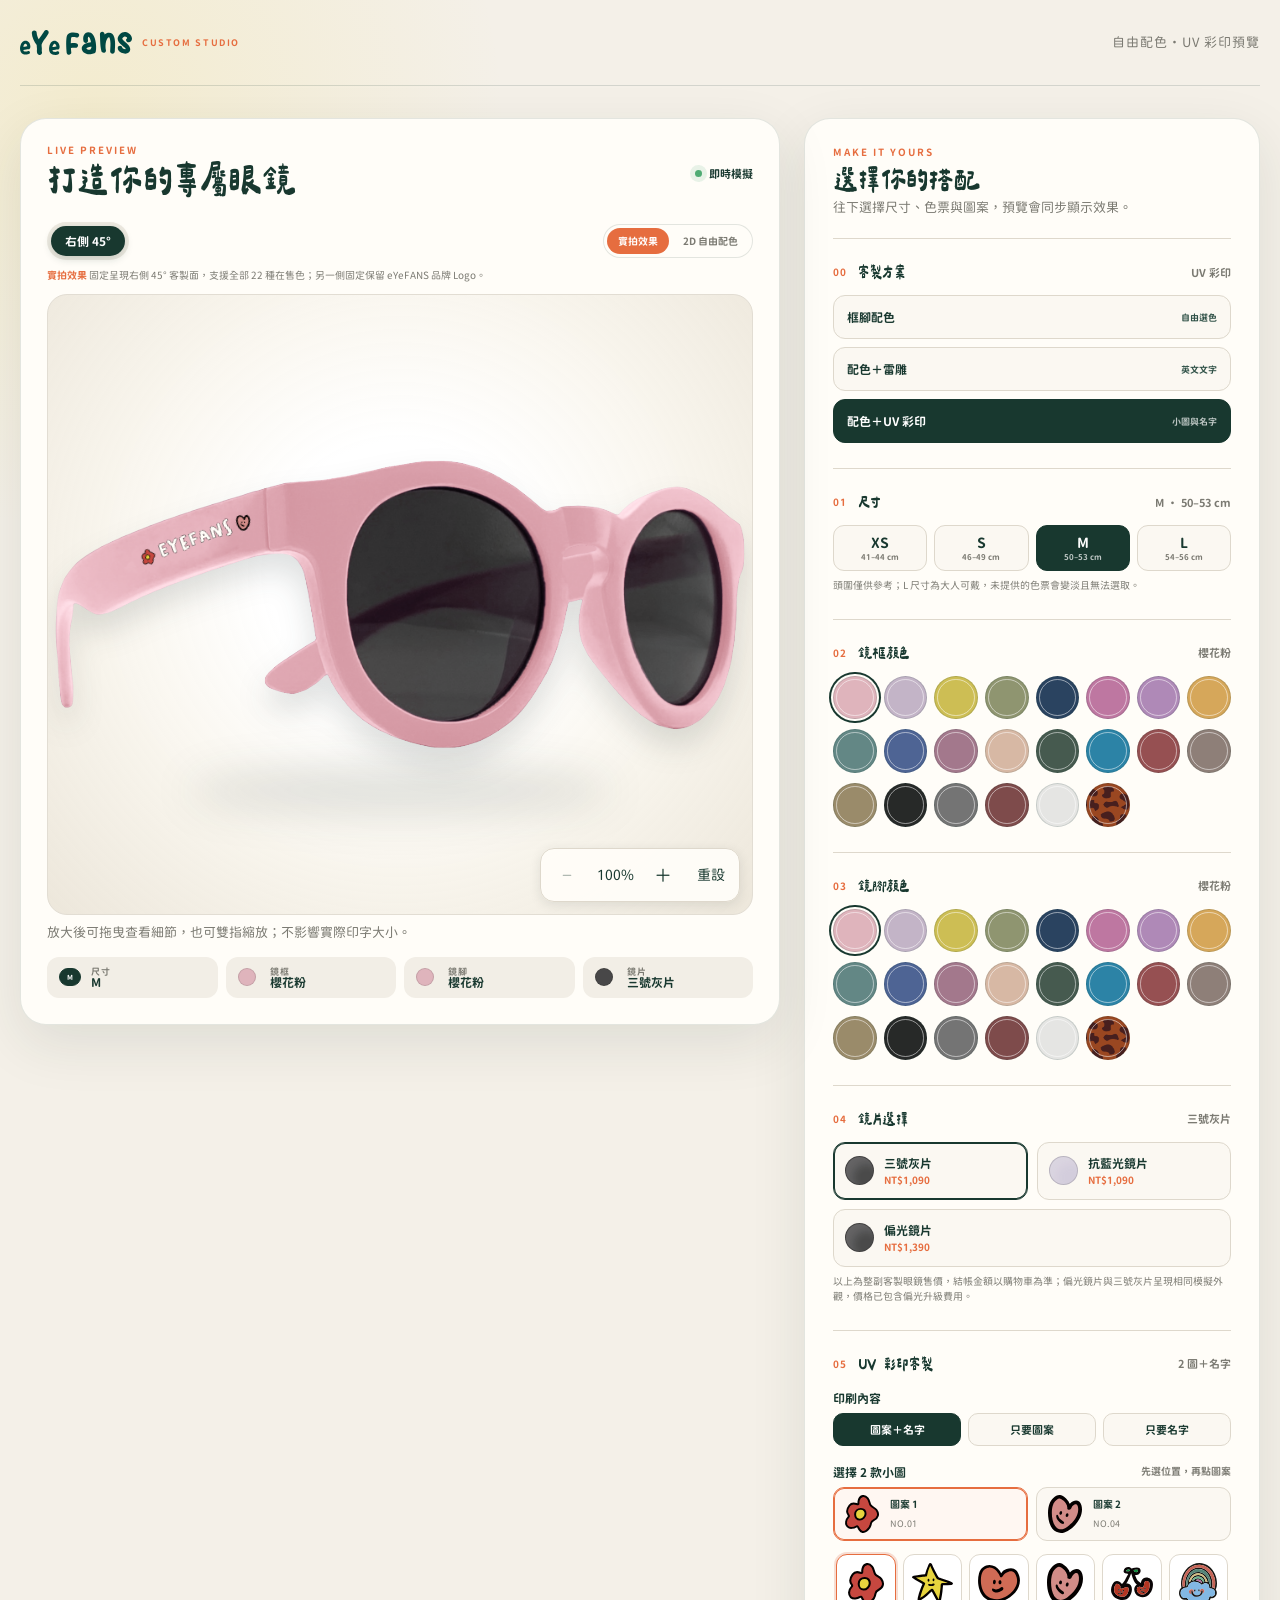
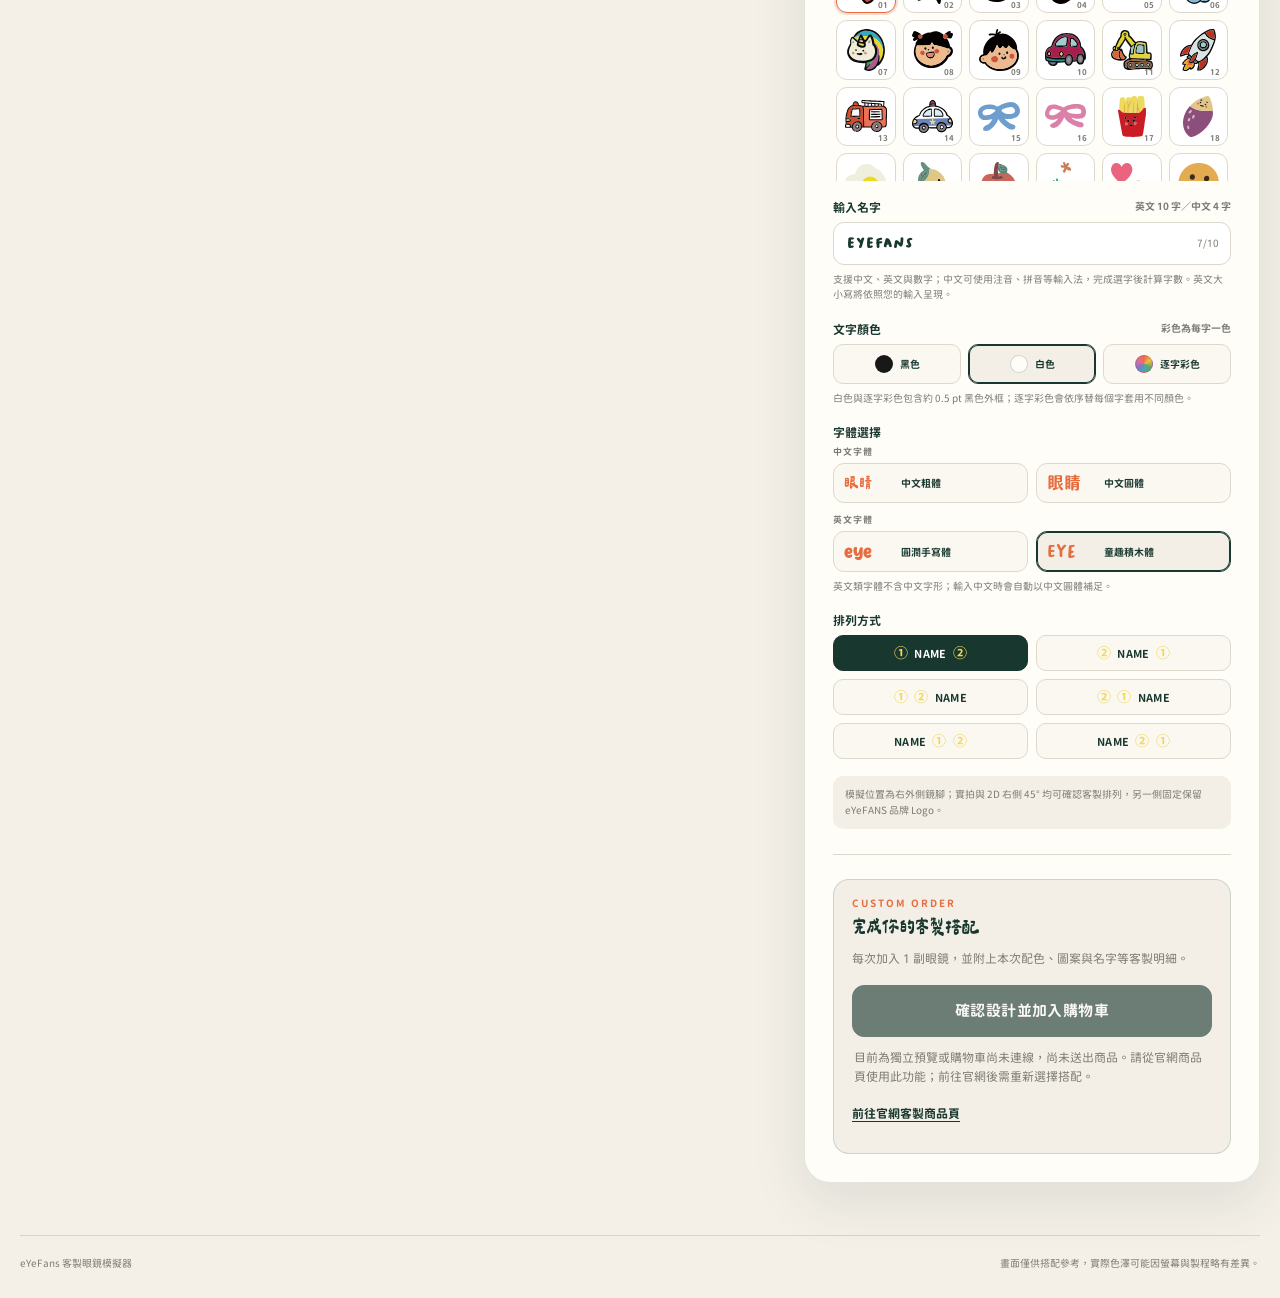
==== commit 9d956924: "Expand official customizer to all 56 expo UV icons Preserve official IDs 01–33 and append 34–56. Use" ====
--- a/index.html
+++ b/index.html
@@ -211,7 +211,7 @@
               <img src="assets/uv-icons/04.svg" alt="" id="icon2-preview"><b>圖案 2</b><span id="icon2-label">NO.04</span>
             </button>
           </div>
-          <div class="sr-only" id="icon-catalog-label">圖案目錄，共 33 款</div>
+          <div class="sr-only" id="icon-catalog-label">圖案目錄，共 56 款</div>
           <div class="icon-catalog" id="icon-catalog" role="group" aria-labelledby="icon-catalog-label"></div>
         </fieldset>
 
@@ -293,7 +293,2684 @@
   </footer>
 
   <div class="sr-only" id="live-status" role="status" aria-live="polite"></div>
-  <script src="app.js?v=20261014-preview-loading1" defer></script>
+<template id="model-front"><svg version="1.1" id="圖層_1" xmlns="http://www.w3.org/2000/svg" xmlns:xlink="http://www.w3.org/1999/xlink" x="0px" y="0px"
+	 viewBox="0 0 1080 1080" enable-background="new 0 0 1080 1080" xml:space="preserve">
+<defs>
+  <pattern id="amberPattern" patternUnits="userSpaceOnUse" width="400" height="400">
+    <image href="amber.png" xlink:href="amber.png" x="0" y="0" width="400" height="400" />
+  </pattern>
+</defs>
+<font horiz-adv-x="1000">
+<!-- Copyright (c) 2018 by Locomotype. All rights reserved. -->
+<!-- Copyright: Copyright 2026 Adobe System Incorporated. All rights reserved. -->
+<font-face font-family="BaksoSapi" units-per-em="1000" underline-position="-100" underline-thickness="50"/>
+<missing-glyph horiz-adv-x="250"/>
+<glyph unicode="A" horiz-adv-x="650" d="M389,654C374,661 332,679 296,631C224,535 148,381 108,239C101,212 60,75 60,60C60,21 108,5 140,5C217,5 221,58 237,117l19,69C261,203 270,198 284,198C321,198 353,203 384,203C396,203 406,196 410,185C415,170 419,155 426,140C441,106 471,88 508,88C539,88 590,107 590,144C590,164 575,185 568,203C528,303 489,605 389,654M315,312C306,312 299,317 299,326C299,341 336,430 345,447C347,450 349,455 353,455C358,455 359,448 360,445C367,415 371,384 375,354C376,345 380,337 380,328C380,321 377,318 371,317C354,313 332,312 315,312z"/>
+<glyph unicode="&#xC6;" horiz-adv-x="827" d="M752,634C752,657 734,675 714,683C687,694 659,693 631,693C577,693 491,716 445,689C420,675 413,664 411,650l-7,4C389,661 347,679 311,631C239,535 163,381 123,239C116,212 75,75 75,60C75,21 123,5 155,5C232,5 236,58 252,117l19,69C276,203 285,198 299,198C336,198 368,203 399,203C402,203 405,202 408,201C410,156 414,110 420,65C423,42 422,10 436,-9C463,-45 548,-45 590,-45C632,-45 738,-43 738,18C738,60 689,75 655,75C633,75 610,69 588,69C572,69 570,100 570,111C568,172 564,232 564,263C564,276 570,286 580,289C624,302 751,331 751,388C751,427 707,445 674,445C635,445 591,414 579,414C570,414 567,422 567,430C567,453 569,477 570,500C571,520 570,540 572,560C573,574 581,581 595,581C621,581 646,579 672,579C704,579 752,595 752,634M330,312C321,312 314,317 314,326C314,341 351,430 360,447C362,450 364,455 368,455C373,455 374,448 375,445C382,415 386,384 390,354C391,345 395,337 395,328C395,321 392,318 386,317C369,313 347,312 330,312z"/>
+<glyph unicode="&#xC1;" horiz-adv-x="680" d="M404,654C389,661 347,679 311,631C239,535 163,381 123,239C116,212 75,75 75,60C75,21 123,5 155,5C232,5 236,58 252,117l19,69C276,203 285,198 299,198C336,198 368,203 399,203C411,203 421,196 425,185C430,170 434,155 441,140C456,106 486,88 523,88C554,88 605,107 605,144C605,164 590,185 583,203C543,303 504,605 404,654M330,312C321,312 314,317 314,326C314,341 351,430 360,447C362,450 364,455 368,455C373,455 374,448 375,445C382,415 386,384 390,354C391,345 395,337 395,328C395,321 392,318 386,317C369,313 347,312 330,312M430,862C386,893 343,853 306,832C281,818 199,779 249,744C293,712 336,753 373,774C398,788 480,826 430,862z"/>
+<glyph unicode="&#xC2;" horiz-adv-x="680" d="M404,654C389,661 347,679 311,631C239,535 163,381 123,239C116,212 75,75 75,60C75,21 123,5 155,5C232,5 236,58 252,117l19,69C276,203 285,198 299,198C336,198 368,203 399,203C411,203 421,196 425,185C430,170 434,155 441,140C456,106 486,88 523,88C554,88 605,107 605,144C605,164 590,185 583,203C543,303 504,605 404,654M330,312C321,312 314,317 314,326C314,341 351,430 360,447C362,450 364,455 368,455C373,455 374,448 375,445C382,415 386,384 390,354C391,345 395,337 395,328C395,321 392,318 386,317C369,313 347,312 330,312M241,829C226,810 184,769 196,742C207,718 242,712 265,717C281,721 289,729 298,742C309,759 320,775 332,790C339,799 352,798 358,789C374,764 387,733 417,726C439,720 495,732 487,765C480,793 453,826 434,846C411,872 380,891 344,889C301,888 267,861 241,829z"/>
+<glyph unicode="&#xC4;" horiz-adv-x="680" d="M404,654C389,661 347,679 311,631C239,535 163,381 123,239C116,212 75,75 75,60C75,21 123,5 155,5C232,5 236,58 252,117l19,69C276,203 285,198 299,198C336,198 368,203 399,203C411,203 421,196 425,185C430,170 434,155 441,140C456,106 486,88 523,88C554,88 605,107 605,144C605,164 590,185 583,203C543,303 504,605 404,654M330,312C321,312 314,317 314,326C314,341 351,430 360,447C362,450 364,455 368,455C373,455 374,448 375,445C382,415 386,384 390,354C391,345 395,337 395,328C395,321 392,318 386,317C369,313 347,312 330,312M218,810C218,771 208,747 257,738C282,733 324,741 324,774C324,813 335,838 286,847C260,851 218,843 218,810M356,810C356,771 346,747 394,738C420,733 462,741 462,774C462,813 472,838 424,847C398,851 356,843 356,810z"/>
+<glyph unicode="&#xC0;" horiz-adv-x="680" d="M404,654C389,661 347,679 311,631C239,535 163,381 123,239C116,212 75,75 75,60C75,21 123,5 155,5C232,5 236,58 252,117l19,69C276,203 285,198 299,198C336,198 368,203 399,203C411,203 421,196 425,185C430,170 434,155 441,140C456,106 486,88 523,88C554,88 605,107 605,144C605,164 590,185 583,203C543,303 504,605 404,654M330,312C321,312 314,317 314,326C314,341 351,430 360,447C362,450 364,455 368,455C373,455 374,448 375,445C382,415 386,384 390,354C391,345 395,337 395,328C395,321 392,318 386,317C369,313 347,312 330,312M329,870C304,889 234,884 240,840C242,817 272,803 288,791C309,774 328,754 349,738C375,718 437,718 442,761C445,783 410,805 396,817C374,835 352,853 329,870z"/>
+<glyph unicode="&#xC5;" horiz-adv-x="680" d="M404,654C389,661 347,679 311,631C239,535 163,381 123,239C116,212 75,75 75,60C75,21 123,5 155,5C232,5 236,58 252,117l19,69C276,203 285,198 299,198C336,198 368,203 399,203C411,203 421,196 425,185C430,170 434,155 441,140C456,106 486,88 523,88C554,88 605,107 605,144C605,164 590,185 583,203C543,303 504,605 404,654M330,312C321,312 314,317 314,326C314,341 351,430 360,447C362,450 364,455 368,455C373,455 374,448 375,445C382,415 386,384 390,354C391,345 395,337 395,328C395,321 392,318 386,317C369,313 347,312 330,312M342,904C282,911 221,865 218,802C216,744 258,707 313,701C367,696 429,720 445,775C464,842 404,897 342,904M301,772C294,783 290,814 310,830C319,837 332,842 350,833C369,824 372,788 352,767C342,757 313,753 301,772z"/>
+<glyph unicode="&#xC3;" horiz-adv-x="680" d="M404,654C389,661 347,679 311,631C239,535 163,381 123,239C116,212 75,75 75,60C75,21 123,5 155,5C232,5 236,58 252,117l19,69C276,203 285,198 299,198C336,198 368,203 399,203C411,203 421,196 425,185C430,170 434,155 441,140C456,106 486,88 523,88C554,88 605,107 605,144C605,164 590,185 583,203C543,303 504,605 404,654M330,312C321,312 314,317 314,326C314,341 351,430 360,447C362,450 364,455 368,455C373,455 374,448 375,445C382,415 386,384 390,354C391,345 395,337 395,328C395,321 392,318 386,317C369,313 347,312 330,312M386,860C382,849 377,849 369,857C351,875 323,882 297,879C255,873 224,845 209,806C196,772 188,717 232,703C250,698 288,701 302,719C308,728 313,731 322,725C368,697 435,721 462,765C479,792 485,825 489,856C492,882 456,893 436,893C407,893 393,881 386,860z"/>
+<glyph unicode="B" horiz-adv-x="621" d="M473,583C473,678 382,717 291,717C232,717 168,700 115,681C71,665 76,633 76,597l0,-590C76,-2 75,-12 75,-22C75,-56 92,-64 117,-83C134,-97 158,-103 181,-103C209,-103 237,-96 264,-88C397,-52 546,54 546,194C546,199 546,205 545,209C538,273 494,318 432,343C416,350 401,353 386,359C380,361 374,364 374,370C374,373 376,375 378,378C425,437 473,507 473,583M245,16C238,16 233,22 233,28l0,196C233,234 231,244 231,254C231,263 232,275 244,276C255,277 266,277 277,277C339,277 389,256 389,191C389,124 314,47 254,18C251,17 248,16 245,16M239,427C234,427 233,434 233,437l0,156C233,618 270,621 290,621C312,621 316,599 316,582C316,532 282,470 247,432C245,431 242,427 239,427z"/>
+<glyph unicode="C" horiz-adv-x="630" d="M555,50C555,87 510,106 479,106C432,106 386,55 340,55C327,55 317,59 307,66C247,109 237,227 237,295C237,374 252,459 290,529C302,551 332,594 359,594C401,594 424,554 479,554C509,554 555,572 555,608C555,633 533,651 514,662C468,689 416,707 362,707C151,707 75,469 75,294C75,128 145,-57 340,-57C384,-57 427,-47 467,-28C500,-13 555,7 555,50z"/>
+<glyph unicode="
+" horiz-adv-x="250"/>
+<glyph unicode="&#xC7;" horiz-adv-x="630" d="M555,50C555,87 510,106 479,106C432,106 386,55 340,55C327,55 317,59 307,66C247,109 237,227 237,295C237,374 252,459 290,529C302,551 332,594 359,594C401,594 424,554 479,554C509,554 555,572 555,608C555,633 533,651 514,662C468,689 416,707 362,707C151,707 75,469 75,294C75,159 121,12 242,-38C238,-65 242,-89 273,-99C297,-107 311,-126 305,-138C296,-155 275,-162 261,-167C234,-177 210,-197 244,-220C273,-240 314,-229 344,-216C374,-203 405,-179 411,-145C419,-102 383,-81 347,-64C345,-63 344,-60 344,-57C386,-56 428,-46 467,-28C500,-13 555,7 555,50z"/>
+<glyph unicode="D" horiz-adv-x="611" d="M261,664C239,664 217,662 195,662C183,662 172,664 160,664C129,664 90,647 84,614C76,572 81,515 79,471C77,414 75,356 75,299C75,217 75,117 95,38C108,-13 135,-26 186,-26C318,-26 442,92 496,205C522,259 536,322 536,381C536,492 488,588 385,637C350,654 300,664 261,664M238,172C229,298 241,413 241,528C241,533 240,551 248,551C342,551 378,465 378,383C378,292 334,188 261,131C236,115 238,162 238,172z"/>
+<glyph unicode="E" horiz-adv-x="496" d="M421,634C421,657 403,675 383,683C356,694 328,693 300,693C217,693 201,694 139,691C85,688 83,647 82,599C81,495 75,392 75,288C75,213 80,139 89,65C92,42 91,10 105,-9C132,-45 217,-45 259,-45C301,-45 407,-43 407,18C407,60 358,75 324,75C302,75 279,69 257,69C241,69 245,82 244,93C238,151 233,208 233,266C233,276 239,286 249,289C293,302 420,331 420,388C420,427 376,445 343,445C304,445 260,414 248,414C239,414 236,422 236,430C236,453 238,477 239,500C240,520 239,540 241,560C242,574 250,581 264,581C290,581 315,579 341,579C373,579 421,595 421,634z"/>
+<glyph unicode="&#xC9;" horiz-adv-x="496" d="M421,634C421,657 403,675 383,683C356,694 328,693 300,693C217,693 201,694 139,691C85,688 83,647 82,599C81,495 75,392 75,288C75,213 80,139 89,65C92,42 91,10 105,-9C132,-45 217,-45 259,-45C301,-45 407,-43 407,18C407,60 358,75 324,75C302,75 279,69 257,69C241,69 245,82 244,93C238,151 233,208 233,266C233,276 239,286 249,289C293,302 420,331 420,388C420,427 376,445 343,445C304,445 260,414 248,414C239,414 236,422 236,430C236,453 238,477 239,500C240,520 239,540 241,560C242,574 250,581 264,581C290,581 315,579 341,579C373,579 421,595 421,634M338,862C294,893 251,853 214,832C189,818 107,779 157,744C201,712 244,753 281,774C306,788 388,826 338,862z"/>
+<glyph unicode="&#xCA;" horiz-adv-x="496" d="M421,634C421,657 403,675 383,683C356,694 328,693 300,693C217,693 201,694 139,691C85,688 83,647 82,599C81,495 75,392 75,288C75,213 80,139 89,65C92,42 91,10 105,-9C132,-45 217,-45 259,-45C301,-45 407,-43 407,18C407,60 358,75 324,75C302,75 279,69 257,69C241,69 245,82 244,93C238,151 233,208 233,266C233,276 239,286 249,289C293,302 420,331 420,388C420,427 376,445 343,445C304,445 260,414 248,414C239,414 236,422 236,430C236,453 238,477 239,500C240,520 239,540 241,560C242,574 250,581 264,581C290,581 315,579 341,579C373,579 421,595 421,634M149,829C134,810 92,769 104,742C115,718 150,712 173,717C189,721 197,729 206,742C217,759 228,775 240,790C247,799 260,798 266,789C282,764 295,733 325,726C347,720 403,732 395,765C388,793 361,826 342,846C319,872 288,891 252,889C209,888 175,861 149,829z"/>
+<glyph unicode="&#xCB;" horiz-adv-x="496" d="M421,634C421,657 403,675 383,683C356,694 328,693 300,693C217,693 201,694 139,691C85,688 83,647 82,599C81,495 75,392 75,288C75,213 80,139 89,65C92,42 91,10 105,-9C132,-45 217,-45 259,-45C301,-45 407,-43 407,18C407,60 358,75 324,75C302,75 279,69 257,69C241,69 245,82 244,93C238,151 233,208 233,266C233,276 239,286 249,289C293,302 420,331 420,388C420,427 376,445 343,445C304,445 260,414 248,414C239,414 236,422 236,430C236,453 238,477 239,500C240,520 239,540 241,560C242,574 250,581 264,581C290,581 315,579 341,579C373,579 421,595 421,634M126,810C126,771 116,747 165,738C190,733 232,741 232,774C232,813 243,838 194,847C168,851 126,843 126,810M264,810C264,771 254,747 302,738C328,733 370,741 370,774C370,813 380,838 332,847C306,851 264,843 264,810z"/>
+<glyph unicode="&#xC8;" horiz-adv-x="496" d="M421,634C421,657 403,675 383,683C356,694 328,693 300,693C217,693 201,694 139,691C85,688 83,647 82,599C81,495 75,392 75,288C75,213 80,139 89,65C92,42 91,10 105,-9C132,-45 217,-45 259,-45C301,-45 407,-43 407,18C407,60 358,75 324,75C302,75 279,69 257,69C241,69 245,82 244,93C238,151 233,208 233,266C233,276 239,286 249,289C293,302 420,331 420,388C420,427 376,445 343,445C304,445 260,414 248,414C239,414 236,422 236,430C236,453 238,477 239,500C240,520 239,540 241,560C242,574 250,581 264,581C290,581 315,579 341,579C373,579 421,595 421,634M237,870C212,889 142,884 148,840C150,817 180,803 196,791C217,774 236,754 257,738C283,718 345,718 350,761C353,783 318,805 304,817C282,835 260,853 237,870z"/>
+<glyph unicode="&#xD0;" horiz-adv-x="611" d="M261,664C239,664 217,662 195,662C183,662 172,664 160,664C129,664 90,647 84,614C76,572 81,515 79,471l-3,-64C59,408 48,409 17,403C-8,398 -39,379 -39,350C-39,312 7,298 38,298C44,298 51,298 57,299l18,3l0,-3C75,217 75,117 95,38C108,-13 135,-26 186,-26C318,-26 442,92 496,205C522,259 536,322 536,381C536,492 488,588 385,637C350,654 300,664 261,664M320,359C320,399 274,411 238,413C240,452 241,490 241,528C241,533 240,551 248,551C342,551 378,465 378,383C378,292 334,188 261,131C236,115 238,162 238,172C234,218 234,262 235,306l9,0C275,306 320,322 320,359z"/>
+<glyph unicode="&#x20AC;" horiz-adv-x="699" d="M433,139C428,139 422,139 417,140C403,143 372,174 372,189C372,218 486,198 486,257C486,299 445,314 410,314C394,314 379,310 363,310C353,310 345,319 345,329C345,393 344,380 403,380C439,380 510,381 510,433C510,488 438,488 400,488C393,488 386,490 386,499C386,525 432,569 461,569C476,569 491,562 507,562C539,562 577,579 577,616C577,668 493,676 454,676C377,676 312,641 268,578C254,558 242,536 232,514C227,502 227,487 210,487l-27,0C151,487 100,474 100,434C100,368 195,395 195,363C195,342 203,288 174,288C167,288 160,289 152,289C119,289 75,274 75,234C75,173 171,181 209,181C215,181 218,178 220,173C232,145 245,121 266,98C308,53 363,30 425,30C475,30 624,69 624,126C624,155 580,177 554,177C511,177 466,139 433,139z"/>
+<glyph unicode="F" horiz-adv-x="547" d="M75,42C75,-9 109,-31 157,-31C204,-31 237,-9 237,41C237,52 236,63 236,74l0,240C236,321 236,328 245,328C250,328 255,327 261,327C293,327 324,325 356,325C393,325 455,336 455,385C455,394 452,403 446,411C424,441 383,441 350,441l-95,0C245,441 236,449 236,459l0,145C236,619 250,618 260,618C276,618 293,620 309,621C350,623 390,624 430,630C457,634 497,652 497,684C497,692 495,699 491,706C475,737 438,742 406,742C332,742 258,729 184,728C154,727 105,712 86,687C74,671 76,651 76,632C76,435 75,239 75,42z"/>
+<glyph unicode="G" horiz-adv-x="687" d="M266,391C266,392 268,397 268,398C289,453 335,523 392,545C430,560 501,551 501,610C501,652 448,668 414,668C370,668 323,651 285,630C156,556 75,396 75,249C75,104 162,-9 314,-9C487,-9 612,139 612,307C612,380 578,392 511,392C455,392 399,387 343,382C326,381 309,377 292,377C283,377 266,378 266,391M235,239C235,252 246,261 258,263C298,271 387,274 430,274C437,274 448,271 448,262C448,258 445,252 444,248C431,199 379,103 320,103C257,103 235,190 235,239z"/>
+<glyph unicode="H" horiz-adv-x="659" d="M264,394C250,394 242,402 242,416C242,488 248,559 248,631C248,674 212,692 174,692C72,692 85,614 85,541C85,387 76,234 76,80C76,10 62,-69 157,-69C199,-69 239,-49 239,-2C239,33 236,69 236,104C236,150 236,196 238,242C239,277 239,279 275,281l121,6C408,288 420,277 420,265l0,-152C420,102 416,91 416,80C416,37 459,12 497,12C597,12 583,98 583,170C583,263 577,357 577,450C577,500 579,550 579,600C579,655 557,680 501,680C465,680 418,665 418,622C418,606 419,589 419,573C419,524 417,474 417,425C417,399 417,401 392,400C349,398 307,394 264,394z"/>
+<glyph unicode="I" horiz-adv-x="325" d="M76,109C76,42 69,-25 159,-25C195,-25 240,-8 240,34l0,253C240,347 243,372 243,432C243,497 241,549 160,549C125,549 80,533 80,491l0,-217C80,219 76,164 76,109M168,783C35,783 60,641 164,641C295,641 271,783 168,783z"/>
+<glyph unicode="&#xCD;" horiz-adv-x="325" d="M76,109C76,42 69,-25 159,-25C195,-25 240,-8 240,34l0,253C240,347 243,372 243,432C243,497 241,549 160,549C125,549 80,533 80,491l0,-217C80,219 76,164 76,109M253,862C209,893 166,853 129,832C104,818 22,779 72,744C116,712 159,753 196,774C221,788 303,826 253,862z"/>
+<glyph unicode="&#xCE;" horiz-adv-x="325" d="M76,109C76,42 69,-25 159,-25C195,-25 240,-8 240,34l0,253C240,347 243,372 243,432C243,497 241,549 160,549C125,549 80,533 80,491l0,-217C80,219 76,164 76,109M64,829C49,810 7,769 19,742C30,718 65,712 88,717C104,721 112,729 121,742C132,759 143,775 155,790C162,799 175,798 181,789C197,764 210,733 240,726C262,720 318,732 310,765C303,793 276,826 257,846C234,872 203,891 167,889C124,888 90,861 64,829z"/>
+<glyph unicode="&#xCF;" horiz-adv-x="325" d="M76,109C76,42 69,-25 159,-25C195,-25 240,-8 240,34l0,253C240,347 243,372 243,432C243,497 241,549 160,549C125,549 80,533 80,491l0,-217C80,219 76,164 76,109M41,810C41,771 31,747 80,738C105,733 147,741 147,774C147,813 158,838 109,847C83,851 41,843 41,810M179,810C179,771 169,747 217,738C243,733 285,741 285,774C285,813 295,838 247,847C221,851 179,843 179,810z"/>
+<glyph unicode="&#xCC;" horiz-adv-x="325" d="M76,109C76,42 69,-25 159,-25C195,-25 240,-8 240,34l0,253C240,347 243,372 243,432C243,497 241,549 160,549C125,549 80,533 80,491l0,-217C80,219 76,164 76,109M152,870C127,889 57,884 63,840C65,817 95,803 111,791C132,774 151,754 172,738C198,718 260,718 265,761C268,783 233,805 219,817C197,835 175,853 152,870z"/>
+<glyph unicode="J" horiz-adv-x="657" d="M582,342C582,434 575,526 575,618C575,635 579,651 579,668C579,713 543,731 503,731C435,731 413,695 413,632C413,536 422,439 422,343C422,273 412,107 313,107C275,107 249,147 240,180C234,204 240,232 223,253C207,272 180,280 156,280C112,280 75,259 75,211C75,186 83,160 92,137C128,47 215,-8 311,-8C404,-8 495,43 541,124C577,187 582,271 582,342z"/>
+<glyph unicode="K" horiz-adv-x="711" d="M262,-72C262,-59 257,-46 255,-33C241,43 241,124 241,202C241,206 243,212 248,212C271,212 424,38 530,38C563,38 608,58 608,96C608,104 605,112 601,119C585,144 548,152 524,167C496,184 341,298 341,322C341,328 343,332 347,336C414,417 491,504 581,560C601,573 636,590 636,618C636,653 591,673 561,673C437,673 259,435 244,435C239,435 238,442 238,446C238,510 239,575 239,639C239,695 209,714 156,714C76,714 75,669 75,603C75,563 78,523 78,483C78,421 78,359 79,297C81,177 74,48 101,-69C111,-110 148,-127 187,-127C219,-127 262,-110 262,-72z"/>
+<glyph unicode="L" horiz-adv-x="508" d="M239,176C239,277 269,441 283,542C286,567 293,592 293,617C293,664 254,684 212,684C190,684 163,677 147,661C122,636 127,587 124,554C109,411 75,269 75,124C75,101 80,82 99,67C132,42 226,39 268,39C312,39 458,40 458,106C458,143 398,162 368,162C336,162 304,153 272,153C255,153 239,154 239,176z"/>
+<glyph unicode="M" horiz-adv-x="901" d="M723,715C611,715 509,467 465,467C446,467 431,493 419,506C372,557 274,632 203,632C183,632 163,626 148,612C100,567 75,161 75,79C75,24 101,-4 157,-4C214,-4 237,23 237,78C237,182 244,284 255,388C256,399 259,451 273,451C300,451 391,298 468,298C560,298 622,436 635,436C640,436 640,428 640,425C643,375 642,324 644,274C647,203 637,88 739,88C773,88 826,112 826,152C826,170 812,187 808,205C802,232 803,261 802,289C797,405 799,522 799,638C799,687 773,715 723,715z"/>
+<glyph unicode="N" horiz-adv-x="766" d="M519,-14C546,-14 571,-5 586,18C607,49 613,95 622,131C656,266 671,403 682,542C685,577 691,611 691,646C691,697 659,717 610,717C590,717 569,712 552,699C520,674 528,624 525,588C519,503 513,417 500,332C500,330 500,323 496,322C478,333 430,563 277,644C256,655 233,663 210,663C199,663 187,661 177,657C137,643 132,610 124,573C94,436 84,298 79,159C78,140 75,122 75,103C75,51 106,27 156,27C249,27 239,95 239,162C239,251 243,349 260,436C261,439 262,446 266,446C293,434 387,154 405,106C417,74 427,28 455,6C473,-8 497,-14 519,-14z"/>
+<glyph unicode="&#xD1;" horiz-adv-x="766" d="M519,-14C546,-14 571,-5 586,18C607,49 613,95 622,131C656,266 671,403 682,542C685,577 691,611 691,646C691,697 659,717 610,717C590,717 569,712 552,699C520,674 528,624 525,588C519,503 513,417 500,332C500,330 500,323 496,322C478,333 430,563 277,644C256,655 233,663 210,663C199,663 187,661 177,657C137,643 132,610 124,573C94,436 84,298 79,159C78,140 75,122 75,103C75,51 106,27 156,27C249,27 239,95 239,162C239,251 243,349 260,436C261,439 262,446 266,446C293,434 387,154 405,106C417,74 427,28 455,6C473,-8 497,-14 519,-14M429,860C425,849 420,849 412,857C394,875 366,882 340,879C298,873 267,845 252,806C239,772 231,717 275,703C293,698 331,701 345,719C351,728 356,731 365,725C411,697 478,721 505,765C522,792 528,825 532,856C535,882 499,893 479,893C450,893 436,881 429,860z"/>
+<glyph unicode="O" horiz-adv-x="715" d="M333,46C537,46 655,216 655,408C655,566 571,677 406,677C373,677 341,673 309,668C148,641 60,474 60,321C60,156 166,46 333,46M350,555C364,555 378,552 392,552C404,552 415,555 427,555C480,555 496,443 496,403C496,313 444,159 336,159C245,159 220,252 220,327C220,395 265,555 350,555z"/>
+<glyph unicode="&#x152;" horiz-adv-x="932" d="M857,634C857,657 839,675 819,683C792,694 764,693 736,693C715,693 688,695 669,704C650,713 632,720 611,720C594,720 578,716 564,708C539,694 528,678 523,659C493,671 459,677 421,677C388,677 356,673 324,668C163,641 75,474 75,321C75,156 181,46 348,46C415,46 473,65 521,97C522,86 523,75 525,65C528,42 527,10 541,-9C568,-45 653,-45 695,-45C737,-45 843,-43 843,18C843,60 794,75 760,75C738,75 715,69 693,69C677,69 681,82 680,93C674,151 669,208 669,266C669,276 675,286 685,289C729,302 856,331 856,388C856,427 812,445 779,445C740,445 696,414 684,414C675,414 672,422 672,430C672,453 674,477 675,500C676,520 675,540 677,560C678,574 686,581 700,581C726,581 751,579 777,579C809,579 857,595 857,634M365,555C379,555 393,552 407,552C419,552 430,555 442,555C495,555 511,443 511,403C511,313 459,159 351,159C260,159 235,252 235,327C235,395 280,555 365,555z"/>
+<glyph unicode="&#xD3;" horiz-adv-x="745" d="M348,46C552,46 670,216 670,408C670,566 586,677 421,677C388,677 356,673 324,668C163,641 75,474 75,321C75,156 181,46 348,46M365,555C379,555 393,552 407,552C419,552 430,555 442,555C495,555 511,443 511,403C511,313 459,159 351,159C260,159 235,252 235,327C235,395 280,555 365,555M463,862C419,893 376,853 339,832C314,818 232,779 282,744C326,712 369,753 406,774C431,788 513,826 463,862z"/>
+<glyph unicode="&#xD4;" horiz-adv-x="745" d="M348,46C552,46 670,216 670,408C670,566 586,677 421,677C388,677 356,673 324,668C163,641 75,474 75,321C75,156 181,46 348,46M365,555C379,555 393,552 407,552C419,552 430,555 442,555C495,555 511,443 511,403C511,313 459,159 351,159C260,159 235,252 235,327C235,395 280,555 365,555M274,829C259,810 217,769 229,742C240,718 275,712 298,717C314,721 322,729 331,742C342,759 353,775 365,790C372,799 385,798 391,789C407,764 420,733 450,726C472,720 528,732 520,765C513,793 486,826 467,846C444,872 413,891 377,889C334,888 300,861 274,829z"/>
+<glyph unicode="&#xD6;" horiz-adv-x="745" d="M348,46C552,46 670,216 670,408C670,566 586,677 421,677C388,677 356,673 324,668C163,641 75,474 75,321C75,156 181,46 348,46M365,555C379,555 393,552 407,552C419,552 430,555 442,555C495,555 511,443 511,403C511,313 459,159 351,159C260,159 235,252 235,327C235,395 280,555 365,555M250,810C250,771 240,747 289,738C314,733 356,741 356,774C356,813 367,838 318,847C292,851 250,843 250,810M388,810C388,771 378,747 426,738C452,733 494,741 494,774C494,813 504,838 456,847C430,851 388,843 388,810z"/>
+<glyph unicode="&#xD2;" horiz-adv-x="745" d="M348,46C552,46 670,216 670,408C670,566 586,677 421,677C388,677 356,673 324,668C163,641 75,474 75,321C75,156 181,46 348,46M365,555C379,555 393,552 407,552C419,552 430,555 442,555C495,555 511,443 511,403C511,313 459,159 351,159C260,159 235,252 235,327C235,395 280,555 365,555M362,870C337,889 267,884 273,840C275,817 305,803 321,791C342,774 361,754 382,738C408,718 470,718 475,761C478,783 443,805 429,817C407,835 385,853 362,870z"/>
+<glyph unicode="&#xD8;" horiz-adv-x="745" d="M598,666C598,699 558,720 529,720C496,720 465,703 448,676C439,676 430,677 421,677C388,677 356,673 324,668C163,641 75,474 75,321C75,213 120,128 199,83C187,44 180,13 180,-5C180,-46 223,-61 257,-61C293,-61 324,-45 331,-8C334,10 339,28 344,46l4,0C552,46 670,216 670,408C670,500 642,576 585,624C592,637 598,651 598,666M365,555C373,555 381,554 389,553C347,462 294,339 252,229C239,259 235,295 235,327C235,395 280,555 365,555M511,403C511,322 469,191 383,164l22,55C437,300 470,379 505,458C509,436 511,416 511,403z"/>
+<glyph unicode="&#xD5;" horiz-adv-x="745" d="M348,46C552,46 670,216 670,408C670,566 586,677 421,677C388,677 356,673 324,668C163,641 75,474 75,321C75,156 181,46 348,46M365,555C379,555 393,552 407,552C419,552 430,555 442,555C495,555 511,443 511,403C511,313 459,159 351,159C260,159 235,252 235,327C235,395 280,555 365,555M418,860C414,849 409,849 401,857C383,875 355,882 329,879C287,873 256,845 241,806C228,772 220,717 264,703C282,698 320,701 334,719C340,728 345,731 354,725C400,697 467,721 494,765C511,792 517,825 521,856C524,882 488,893 468,893C439,893 425,881 418,860z"/>
+<glyph unicode="P" horiz-adv-x="622" d="M337,717C299,717 256,702 231,702C213,702 196,709 178,709C151,709 117,698 104,672C95,654 98,632 98,612C98,502 95,392 95,282C95,259 75,248 75,227C75,205 95,187 95,164C95,92 97,20 100,-52C101,-79 101,-102 126,-118C141,-127 158,-132 176,-132C225,-132 263,-112 263,-58C263,-38 259,-18 258,2C256,50 255,100 255,148C255,163 258,162 270,162C288,162 325,173 342,179C474,228 547,358 547,495C547,627 472,717 337,717M269,279C260,279 255,289 255,297l0,150C255,488 257,530 257,571C257,594 304,603 323,603C377,603 389,527 389,485C389,408 352,313 276,281C274,280 272,279 269,279z"/>
+<glyph unicode="Q" horiz-adv-x="803" d="M577,-84C617,-84 661,-61 661,-15C661,44 585,40 585,82C585,91 623,131 631,142C687,218 728,322 728,418C728,533 673,603 575,657C554,668 531,673 513,689C478,721 438,736 391,736C198,736 75,464 75,299C75,132 200,-6 370,-6C393,-6 417,1 440,1C478,1 498,-84 577,-84M369,106C264,152 232,228 232,293C232,342 262,600 417,597C507,595 570,530 570,421C570,364 547,288 518,239C516,235 512,231 507,231C490,231 483,279 423,279C389,279 341,262 341,222C341,189 387,138 387,122C387,110 379,106 369,106z"/>
+<glyph unicode="R" horiz-adv-x="656" d="M396,275C396,281 400,284 405,287C474,327 538,373 567,451C574,470 578,491 578,512C578,639 453,700 341,700C285,700 93,664 93,590C93,567 118,561 118,539C118,534 117,530 117,526C107,407 100,287 93,168C91,142 79,130 79,89C79,65 75,41 75,17C75,-37 98,-67 154,-67C202,-67 236,-47 240,3l12,158C253,169 251,200 263,200C289,200 416,50 489,43C494,43 498,42 503,42C535,42 581,56 581,96C581,112 572,128 560,138C549,148 534,154 522,163C506,175 396,265 396,275M267,381C267,437 275,495 279,551C280,564 288,577 301,581C313,584 327,586 339,586C382,586 419,564 419,517C419,446 345,392 286,367C284,366 281,365 279,365C270,365 267,373 267,381z"/>
+<glyph unicode="S" horiz-adv-x="459" d="M105,489C105,372 161,253 161,141C161,132 160,123 150,121C119,115 75,109 75,66C75,20 131,7 167,7C269,7 318,54 318,155C318,270 265,378 265,493C265,525 272,575 310,584C321,587 331,586 342,590C364,598 384,617 384,642C384,682 338,696 306,696C180,696 105,611 105,489z"/>
+<glyph unicode="&#x160;" horiz-adv-x="459" d="M105,489C105,372 161,253 161,141C161,132 160,123 150,121C119,115 75,109 75,66C75,20 131,7 167,7C269,7 318,54 318,155C318,270 265,378 265,493C265,525 272,575 310,584C321,587 331,586 342,590C364,598 384,617 384,642C384,682 338,696 306,696C180,696 105,611 105,489M247,817C241,807 229,807 222,816C193,857 162,913 106,876C77,857 92,836 106,814C121,788 139,762 164,743C212,706 277,715 319,757C339,776 354,800 367,824C382,850 361,872 334,877C286,886 270,849 247,817z"/>
+<glyph unicode="T" horiz-adv-x="677" d="M627,650C627,735 403,723 349,723C266,723 220,720 137,720C97,720 50,712 50,658C50,604 157,604 192,604C220,604 211,607 239,607C252,607 262,599 262,586l0,-428C262,107 259,108 259,57C259,-11 253,-71 342,-71C404,-71 424,-43 424,15C424,39 422,62 422,85l0,480C422,577 433,587 445,587C482,587 509,592 540,592C574,592 627,610 627,650z"/>
+<glyph unicode="U" horiz-adv-x="680" d="M290,46C460,46 537,244 573,381C588,436 605,510 605,566C605,614 569,635 525,635C504,635 481,629 464,615C439,595 445,568 443,540C435,442 382,232 304,171C299,167 294,164 287,164C243,164 236,329 236,361C236,402 238,444 244,484C248,511 263,536 263,563C263,606 217,618 182,618C87,618 84,519 79,448C77,417 75,386 75,355C75,211 112,46 290,46z"/>
+<glyph unicode="&#xDA;" horiz-adv-x="680" d="M290,46C460,46 537,244 573,381C588,436 605,510 605,566C605,614 569,635 525,635C504,635 481,629 464,615C439,595 445,568 443,540C435,442 382,232 304,171C299,167 294,164 287,164C243,164 236,329 236,361C236,402 238,444 244,484C248,511 263,536 263,563C263,606 217,618 182,618C87,618 84,519 79,448C77,417 75,386 75,355C75,211 112,46 290,46M430,862C386,893 343,853 306,832C281,818 199,779 249,744C293,712 336,753 373,774C398,788 480,826 430,862z"/>
+<glyph unicode="&#xDB;" horiz-adv-x="680" d="M290,46C460,46 537,244 573,381C588,436 605,510 605,566C605,614 569,635 525,635C504,635 481,629 464,615C439,595 445,568 443,540C435,442 382,232 304,171C299,167 294,164 287,164C243,164 236,329 236,361C236,402 238,444 244,484C248,511 263,536 263,563C263,606 217,618 182,618C87,618 84,519 79,448C77,417 75,386 75,355C75,211 112,46 290,46M241,829C226,810 184,769 196,742C207,718 242,712 265,717C281,721 289,729 298,742C309,759 320,775 332,790C339,799 352,798 358,789C374,764 387,733 417,726C439,720 495,732 487,765C480,793 453,826 434,846C411,872 380,891 344,889C301,888 267,861 241,829z"/>
+<glyph unicode="&#xDC;" horiz-adv-x="680" d="M290,46C460,46 537,244 573,381C588,436 605,510 605,566C605,614 569,635 525,635C504,635 481,629 464,615C439,595 445,568 443,540C435,442 382,232 304,171C299,167 294,164 287,164C243,164 236,329 236,361C236,402 238,444 244,484C248,511 263,536 263,563C263,606 217,618 182,618C87,618 84,519 79,448C77,417 75,386 75,355C75,211 112,46 290,46M218,810C218,771 208,747 257,738C282,733 324,741 324,774C324,813 335,838 286,847C260,851 218,843 218,810M356,810C356,771 346,747 394,738C420,733 462,741 462,774C462,813 472,838 424,847C398,851 356,843 356,810z"/>
+<glyph unicode="&#xD9;" horiz-adv-x="680" d="M290,46C460,46 537,244 573,381C588,436 605,510 605,566C605,614 569,635 525,635C504,635 481,629 464,615C439,595 445,568 443,540C435,442 382,232 304,171C299,167 294,164 287,164C243,164 236,329 236,361C236,402 238,444 244,484C248,511 263,536 263,563C263,606 217,618 182,618C87,618 84,519 79,448C77,417 75,386 75,355C75,211 112,46 290,46M329,870C304,889 234,884 240,840C242,817 272,803 288,791C309,774 328,754 349,738C375,718 437,718 442,761C445,783 410,805 396,817C374,835 352,853 329,870z"/>
+<glyph unicode="V" horiz-adv-x="663" d="M336,302C331,302 329,307 327,311C309,347 220,552 218,580C216,618 165,629 134,629C96,629 60,612 60,570C60,523 192,230 222,173C236,147 250,110 275,92C290,81 310,76 329,76C355,76 382,85 399,106C487,214 527,355 576,483C585,507 603,534 603,560C603,599 553,616 521,616C503,616 484,612 469,603C422,574 364,302 336,302z"/>
+<glyph unicode="W" horiz-adv-x="917" d="M460,713C407,713 387,681 368,637C328,541 296,441 259,344C258,342 257,336 253,335C242,345 238,587 238,620C238,678 225,714 158,714C96,714 75,686 75,627C75,600 79,572 79,545C81,415 85,274 117,148C132,88 149,10 226,10C300,10 321,85 345,140C379,219 406,299 437,379C438,382 440,387 444,388C447,386 449,382 450,378C458,352 464,324 471,297C482,254 495,210 508,167C524,114 534,26 600,12C608,10 616,10 624,10C671,10 698,43 715,84C774,226 805,417 832,569C835,588 842,608 842,628C842,670 795,686 760,686C736,686 711,677 695,659C672,633 674,581 668,548C657,482 644,417 629,352C628,350 628,344 624,343C616,349 549,634 537,672C527,702 489,713 460,713z"/>
+<glyph unicode="X" horiz-adv-x="656" d="M245,354C245,338 160,219 144,197C119,162 87,132 67,94C63,86 60,79 60,70C60,31 117,20 147,20C162,20 178,22 191,29C235,54 322,213 340,213C355,213 430,93 454,75C470,63 491,58 511,58C543,58 596,78 596,117C596,150 552,181 533,206C514,230 429,343 429,355C429,368 518,498 532,517C550,542 590,579 590,611C590,645 544,669 514,669C422,669 354,499 335,499C316,499 289,596 213,596C182,596 131,578 131,540C131,501 245,380 245,354z"/>
+<glyph unicode="Y" horiz-adv-x="656" d="M302,507C282,507 223,649 216,672C210,691 208,712 192,726C175,741 150,746 128,746C94,746 50,731 50,689C50,619 160,441 200,379C207,368 213,352 213,338C213,263 210,187 210,112C210,48 218,-22 298,-22C328,-22 372,-9 372,29C372,46 374,66 371,85C369,99 369,114 369,128C369,201 373,273 373,346C373,364 395,379 405,392C449,451 492,514 541,570C561,592 606,617 606,650C606,688 561,705 529,705C410,705 333,507 302,507z"/>
+<glyph unicode="&#xDD;" horiz-adv-x="656" d="M302,507C282,507 223,649 216,672C210,691 208,712 192,726C175,741 150,746 128,746C94,746 50,731 50,689C50,619 160,441 200,379C207,368 213,352 213,338C213,263 210,187 210,112C210,48 218,-22 298,-22C328,-22 372,-9 372,29C372,46 374,66 371,85C369,99 369,114 369,128C369,201 373,273 373,346C373,364 395,379 405,392C449,451 492,514 541,570C561,592 606,617 606,650C606,688 561,705 529,705C410,705 333,507 302,507M418,862C374,893 331,853 294,832C269,818 187,779 237,744C281,712 324,753 361,774C386,788 468,826 418,862z"/>
+<glyph unicode="&#x178;" horiz-adv-x="656" d="M302,507C282,507 223,649 216,672C210,691 208,712 192,726C175,741 150,746 128,746C94,746 50,731 50,689C50,619 160,441 200,379C207,368 213,352 213,338C213,263 210,187 210,112C210,48 218,-22 298,-22C328,-22 372,-9 372,29C372,46 374,66 371,85C369,99 369,114 369,128C369,201 373,273 373,346C373,364 395,379 405,392C449,451 492,514 541,570C561,592 606,617 606,650C606,688 561,705 529,705C410,705 333,507 302,507M206,810C206,771 196,747 245,738C270,733 312,741 312,774C312,813 323,838 274,847C248,851 206,843 206,810M344,810C344,771 334,747 382,738C408,733 450,741 450,774C450,813 460,838 412,847C386,851 344,843 344,810z"/>
+<glyph unicode="Z" horiz-adv-x="556" d="M261,177C261,207 478,513 478,619C478,674 415,678 374,678l-219,0C115,678 75,669 75,617C75,550 234,564 276,564C284,564 292,560 292,551C292,504 78,197 78,138C78,111 106,81 129,71C197,40 330,54 406,54C438,54 481,71 481,109C481,132 464,151 443,159C382,181 344,157 276,161C267,162 261,168 261,177z"/>
+<glyph unicode="&#x17D;" horiz-adv-x="613" d="M280,177C280,207 497,513 497,619C497,674 434,678 393,678l-219,0C134,678 94,669 94,617C94,550 253,564 295,564C303,564 311,560 311,551C311,504 97,197 97,138C97,111 125,81 148,71C216,40 349,54 425,54C457,54 500,71 500,109C500,132 483,151 462,159C401,181 363,157 295,161C286,162 280,168 280,177M324,817C318,807 306,807 299,816C270,857 239,913 183,876C154,857 169,836 183,814C198,788 216,762 241,743C289,706 354,715 396,757C416,776 431,800 444,824C459,850 438,872 411,877C363,886 347,849 324,817z"/>
+<glyph unicode="a" horiz-adv-x="655" d="M267,658C247,658 227,653 210,642C178,621 176,567 166,533C151,482 135,430 120,379C93,289 60,193 60,98C60,56 103,41 138,41C232,41 213,114 226,173C230,191 234,208 238,226C240,233 242,237 250,237C255,237 260,236 266,236C308,236 351,237 393,237C402,237 403,231 405,224C410,209 414,193 418,177C433,114 430,52 515,52C557,52 595,75 595,120C595,133 591,146 587,158C537,297 505,502 392,605C360,635 311,658 267,658M313,468C317,468 319,463 321,460C329,446 361,375 361,363C361,354 354,348 345,348l-51,0C285,348 277,354 277,364C277,367 301,449 304,458C305,462 308,468 313,468z"/>
+<glyph unicode="&#xE000;" horiz-adv-x="662" d="M389,700C376,700 363,697 351,693C262,661 182,390 154,301C143,267 139,235 116,206C102,188 105,182 105,162C105,121 60,73 60,38C60,-3 109,-21 143,-21C241,-21 236,118 287,118l101,0C453,118 388,-55 519,-55C556,-55 602,-37 602,6C602,37 587,65 581,94C554,218 542,345 521,470C509,542 485,700 389,700M362,412C366,409 388,267 388,253C388,242 380,234 369,234l-44,0C315,234 307,241 307,251C307,261 319,294 323,305C327,318 356,411 362,412z"/>
+<glyph unicode="&#xE01A;" horiz-adv-x="648" d="M363,690C345,690 326,686 312,676C217,605 142,416 97,279C91,262 75,252 75,232C75,223 78,213 78,204C78,172 60,139 60,107C60,65 107,50 142,50C217,50 220,105 232,162C235,175 234,175 248,176C285,179 322,182 359,187C374,189 389,193 404,193C413,193 420,138 421,127C428,67 420,18 507,18C542,18 588,35 588,76C588,166 559,255 537,342C513,438 468,524 447,621C438,662 405,690 363,690M279,294C274,294 272,300 272,304C272,324 327,463 338,463C342,463 344,456 345,453C349,437 378,333 378,324C378,314 369,305 359,304C333,300 305,294 279,294z"/>
+<glyph unicode="&#xE1;" horiz-adv-x="685" d="M282,658C262,658 242,653 225,642C193,621 191,567 181,533C166,482 150,430 135,379C108,289 75,193 75,98C75,56 118,41 153,41C247,41 228,114 241,173C245,191 249,208 253,226C255,233 257,237 265,237C270,237 275,236 281,236C323,236 366,237 408,237C417,237 418,231 420,224C425,209 429,193 433,177C448,114 445,52 530,52C572,52 610,75 610,120C610,133 606,146 602,158C552,297 520,502 407,605C375,635 326,658 282,658M328,468C332,468 334,463 336,460C344,446 376,375 376,363C376,354 369,348 360,348l-51,0C300,348 292,354 292,364C292,367 316,449 319,458C320,462 323,468 328,468M433,852C389,883 346,843 309,822C284,808 202,769 252,734C296,702 339,743 376,764C401,778 483,816 433,852z"/>
+<glyph unicode="&#xE2;" horiz-adv-x="685" d="M282,658C262,658 242,653 225,642C193,621 191,567 181,533C166,482 150,430 135,379C108,289 75,193 75,98C75,56 118,41 153,41C247,41 228,114 241,173C245,191 249,208 253,226C255,233 257,237 265,237C270,237 275,236 281,236C323,236 366,237 408,237C417,237 418,231 420,224C425,209 429,193 433,177C448,114 445,52 530,52C572,52 610,75 610,120C610,133 606,146 602,158C552,297 520,502 407,605C375,635 326,658 282,658M328,468C332,468 334,463 336,460C344,446 376,375 376,363C376,354 369,348 360,348l-51,0C300,348 292,354 292,364C292,367 316,449 319,458C320,462 323,468 328,468M181,815C166,796 124,755 136,728C147,704 182,698 205,703C221,707 229,715 238,728C249,745 260,761 272,776C279,785 292,784 298,775C314,750 327,719 357,712C379,706 435,718 427,751C420,779 393,812 374,832C351,858 320,877 284,875C241,874 207,847 181,815z"/>
+<glyph unicode="&#xB4;" horiz-adv-x="363" d="M272,662C228,693 185,653 148,632C123,618 41,579 91,544C135,512 178,553 215,574C240,588 322,626 272,662z"/>
+<glyph unicode="&#xE4;" horiz-adv-x="685" d="M282,658C262,658 242,653 225,642C193,621 191,567 181,533C166,482 150,430 135,379C108,289 75,193 75,98C75,56 118,41 153,41C247,41 228,114 241,173C245,191 249,208 253,226C255,233 257,237 265,237C270,237 275,236 281,236C323,236 366,237 408,237C417,237 418,231 420,224C425,209 429,193 433,177C448,114 445,52 530,52C572,52 610,75 610,120C610,133 606,146 602,158C552,297 520,502 407,605C375,635 326,658 282,658M328,468C332,468 334,463 336,460C344,446 376,375 376,363C376,354 369,348 360,348l-51,0C300,348 292,354 292,364C292,367 316,449 319,458C320,462 323,468 328,468M150,762C150,723 140,699 189,690C214,685 256,693 256,726C256,765 267,790 218,799C192,803 150,795 150,762M288,762C288,723 278,699 326,690C352,685 394,693 394,726C394,765 404,790 356,799C330,803 288,795 288,762z"/>
+<glyph unicode="&#xE6;" horiz-adv-x="860" d="M282,658C262,658 242,653 225,642C193,621 191,567 181,533l-46,-154C108,289 75,193 75,98C75,56 118,41 153,41C247,41 228,114 241,173l12,53C255,233 257,237 265,237C270,237 275,236 281,236C319,236 359,237 398,237C398,221 400,205 401,189C406,120 399,-9 498,-9l45,0C606,-9 730,-2 764,61C768,68 770,75 770,83C770,119 722,137 692,137C652,137 619,103 579,103C561,103 564,120 564,133C559,187 555,235 555,284C555,315 596,307 616,307l37,0C692,307 767,311 767,366C767,406 726,421 693,421C672,421 652,419 632,419l-52,0C567,419 559,429 559,441C559,466 565,540 569,564C571,577 581,585 594,586C640,589 785,578 785,646C785,684 746,697 715,697C672,697 632,699 592,699C573,699 554,700 536,700C516,700 497,699 478,693C443,682 423,655 418,619l-3,-22C412,599 410,602 407,605C375,635 326,658 282,658M328,468C332,468 334,463 336,460C344,446 376,375 376,363C376,354 369,348 360,348l-51,0C300,348 292,354 292,364C292,367 316,449 319,458C320,462 323,468 328,468z"/>
+<glyph unicode="&#xE0;" horiz-adv-x="685" d="M282,658C262,658 242,653 225,642C193,621 191,567 181,533C166,482 150,430 135,379C108,289 75,193 75,98C75,56 118,41 153,41C247,41 228,114 241,173C245,191 249,208 253,226C255,233 257,237 265,237C270,237 275,236 281,236C323,236 366,237 408,237C417,237 418,231 420,224C425,209 429,193 433,177C448,114 445,52 530,52C572,52 610,75 610,120C610,133 606,146 602,158C552,297 520,502 407,605C375,635 326,658 282,658M328,468C332,468 334,463 336,460C344,446 376,375 376,363C376,354 369,348 360,348l-51,0C300,348 292,354 292,364C292,367 316,449 319,458C320,462 323,468 328,468M332,865C307,884 237,879 243,835C245,812 275,798 291,786C312,769 331,749 352,733C378,713 440,713 445,756C448,778 413,800 399,812C377,830 355,848 332,865z"/>
+<glyph unicode="&amp;" horiz-adv-x="684" d="M541,70C541,100 483,148 483,165C483,175 609,269 609,316C609,349 566,369 538,369C474,369 429,282 409,282C398,282 386,297 386,308C386,318 491,393 491,483C491,573 408,639 321,639C229,639 154,572 154,478C154,410 204,329 204,325C204,314 75,231 75,141C75,66 142,20 211,20C293,20 362,77 371,78C393,69 393,18 460,18C489,18 541,33 541,70M236,138C230,138 225,143 225,148C225,163 260,207 275,207C281,207 287,204 290,199l0,-1C293,194 294,190 294,185C294,165 247,138 236,138M320,520C335,520 339,496 339,485C339,474 330,438 316,438C305,438 304,471 304,480C304,490 305,520 320,520z"/>
+<glyph unicode="&#xE5;" horiz-adv-x="685" d="M282,658C262,658 242,653 225,642C193,621 191,567 181,533C166,482 150,430 135,379C108,289 75,193 75,98C75,56 118,41 153,41C247,41 228,114 241,173C245,191 249,208 253,226C255,233 257,237 265,237C270,237 275,236 281,236C323,236 366,237 408,237C417,237 418,231 420,224C425,209 429,193 433,177C448,114 445,52 530,52C572,52 610,75 610,120C610,133 606,146 602,158C552,297 520,502 407,605C375,635 326,658 282,658M328,468C332,468 334,463 336,460C344,446 376,375 376,363C376,354 369,348 360,348l-51,0C300,348 292,354 292,364C292,367 316,449 319,458C320,462 323,468 328,468M344,704C284,711 223,665 220,602C218,544 260,507 315,501C369,496 431,520 447,575C466,642 406,697 344,704M303,572C296,583 292,614 312,630C321,637 334,642 352,633C371,624 374,588 354,567C344,557 315,553 303,572z"/>
+<glyph unicode="^" horiz-adv-x="535" d="M317,356C317,320 359,307 389,307C424,307 460,327 460,362C460,389 447,420 438,446C415,508 388,569 359,628C347,652 318,665 289,665C266,665 244,657 230,640C162,555 112,457 78,354C76,348 75,343 75,338C75,308 111,291 147,291C176,291 206,302 214,327C226,362 262,468 278,468z"/>
+<glyph unicode="~" horiz-adv-x="783" d="M490,268C453,292 427,345 402,382C373,425 350,442 299,442C209,442 139,372 98,298C87,278 75,254 75,231C75,192 117,179 150,179C197,179 210,198 228,237C235,252 275,323 293,323C310,323 314,290 318,278C342,206 427,151 501,151C594,151 654,215 684,298C694,326 708,363 708,393C708,433 666,450 631,450C561,450 562,337 519,277C509,265 500,261 490,268z"/>
+<glyph unicode="*" horiz-adv-x="629" d="M461,482C471,507 554,536 554,582C554,616 511,633 482,633C442,633 391,602 372,602C365,602 323,658 270,658C204,658 205,614 190,566C185,549 164,555 151,555C120,555 75,537 75,500C75,446 159,461 157,421l0,-10C157,358 188,321 243,321C298,321 330,384 346,384C360,384 392,362 424,362C454,362 498,378 498,414C498,444 462,475 461,482z"/>
+<glyph unicode="@" horiz-adv-x="901" d="M75,276C75,82 215,-89 415,-89C525,-89 657,-31 731,51C738,58 742,65 742,75C742,109 696,132 667,132C598,132 533,16 424,16C292,16 224,167 224,280C224,438 327,582 494,582C582,582 678,533 678,435C678,430 678,413 671,413C648,421 615,513 496,513C364,513 292,402 292,279C292,204 329,137 412,137C506,137 583,238 589,238C595,238 627,225 651,225C761,225 826,329 826,429C826,608 653,690 495,690C250,690 75,524 75,276M452,294C448,294 447,299 447,302C447,322 470,405 495,405l1,0C503,400 511,396 511,386C511,372 464,294 452,294z"/>
+<glyph unicode="&#xE3;" horiz-adv-x="685" d="M282,658C262,658 242,653 225,642C193,621 191,567 181,533C166,482 150,430 135,379C108,289 75,193 75,98C75,56 118,41 153,41C247,41 228,114 241,173C245,191 249,208 253,226C255,233 257,237 265,237C270,237 275,236 281,236C323,236 366,237 408,237C417,237 418,231 420,224C425,209 429,193 433,177C448,114 445,52 530,52C572,52 610,75 610,120C610,133 606,146 602,158C552,297 520,502 407,605C375,635 326,658 282,658M328,468C332,468 334,463 336,460C344,446 376,375 376,363C376,354 369,348 360,348l-51,0C300,348 292,354 292,364C292,367 316,449 319,458C320,462 323,468 328,468M345,867C341,856 336,856 328,864C310,882 282,889 256,886C214,880 183,852 168,813C155,779 147,724 191,710C209,705 247,708 261,726C267,735 272,738 281,732C327,704 394,728 421,772C438,799 444,832 448,863C451,889 415,900 395,900C366,900 352,888 345,867z"/>
+<glyph unicode="b" horiz-adv-x="580" d="M397,341C397,345 399,349 401,352C426,392 439,431 439,478C439,582 375,673 274,700C262,703 249,705 236,705C198,705 165,688 129,679C105,673 83,662 78,635C75,620 75,604 75,589C75,558 78,526 78,495C78,346 79,196 98,48C103,8 129,-18 170,-18C182,-18 194,-15 206,-15C223,-15 240,-19 257,-19C371,-19 505,83 505,203C505,234 494,261 472,284C451,306 434,313 408,327C402,330 397,334 397,341M270,95C262,95 251,100 250,109C244,144 241,183 241,218C241,231 249,241 262,241C292,241 347,239 347,198C347,163 310,112 280,97C277,95 274,95 270,95M243,384C237,384 236,391 236,396C233,442 235,488 235,534C235,545 233,555 233,566C233,572 237,577 243,577C247,577 251,574 254,571C272,548 283,507 283,478C283,448 273,412 252,389C250,387 247,384 243,384z"/>
+<glyph unicode="&#xE001;" horiz-adv-x="586" d="M75,620C75,611 76,603 78,594C96,514 92,434 97,353C104,247 114,141 118,34C119,3 122,-25 149,-44C182,-67 224,-79 264,-79C387,-79 511,30 511,155C511,241 461,296 392,338C387,341 382,345 382,351C382,360 471,437 471,536C471,646 370,724 265,724C232,724 203,717 173,704C147,693 110,688 90,668C78,655 75,637 75,620M291,54C284,54 281,61 280,67C276,109 271,189 271,230C271,238 274,247 284,247C314,247 350,194 350,161C350,136 320,54 291,54M308,531C308,512 286,442 263,442C257,442 255,449 255,454C251,496 246,547 246,588C246,596 248,607 258,607C290,607 308,558 308,531z"/>
+<glyph unicode="&#xE01B;" horiz-adv-x="588" d="M147,707C96,707 75,669 75,624C75,602 78,581 78,560C78,415 78,212 78,67C78,-5 178,3 240,3C365,3 513,117 513,249C513,355 406,380 406,398C406,408 481,478 481,559C481,667 397,705 302,705C249,705 199,707 147,707M263,123C215,113 237,227 237,243C237,260 246,301 271,301C307,301 352,296 352,249C352,210 291,129 263,123M249,451C242,451 240,459 240,465l0,105C240,595 259,600 281,600C306,600 318,585 318,561C318,528 274,451 249,451z"/>
+<glyph unicode="\" horiz-adv-x="568" d="M75,627C75,594 101,568 114,540C168,421 220,302 268,180C298,104 326,33 342,-47C349,-84 380,-100 416,-100C450,-100 493,-85 493,-44C493,54 279,533 229,630C213,661 179,681 144,681C115,681 75,660 75,627z"/>
+<glyph unicode="|" horiz-adv-x="310" d="M75,690C75,469 81,248 81,27C81,-28 98,-63 159,-63C192,-63 235,-49 235,-9C235,212 229,432 229,653C229,708 212,744 151,744C118,744 75,730 75,690z"/>
+<glyph unicode="{" horiz-adv-x="621" d="M404,1C392,1 376,12 371,23C364,40 364,68 363,86C359,151 352,208 309,259C306,263 303,267 303,273C303,286 351,321 351,376C351,422 331,466 331,513C331,531 341,623 366,623C378,623 390,619 402,619C433,619 476,634 476,671C476,719 405,732 368,732C239,732 180,645 180,522C180,473 200,428 200,380C200,314 75,331 75,267C75,224 121,218 153,212C228,197 207,90 217,35C234,-65 312,-105 406,-105C445,-105 546,-100 546,-45C546,-4 502,9 468,9C446,9 426,1 404,1z"/>
+<glyph unicode="}" horiz-adv-x="533" d="M371,573C371,700 277,720 173,720C137,720 75,711 75,663C75,625 117,611 148,611C164,611 178,614 194,614C211,614 224,600 224,584C224,534 208,484 208,434C208,380 220,343 260,306C262,304 264,302 264,299C264,291 252,278 248,271C239,253 234,234 231,215C224,173 226,131 224,89C224,83 221,47 214,47C198,47 182,53 166,53C132,53 90,36 90,-4C90,-54 187,-60 222,-60C303,-60 361,-14 373,67C377,92 375,118 375,143C375,303 458,246 458,311C458,378 356,332 356,436C356,482 371,527 371,573z"/>
+<glyph unicode="[" horiz-adv-x="490" d="M302,611C338,611 415,613 415,664C415,717 349,723 309,723C263,723 139,722 111,685C87,654 90,591 86,553C78,467 75,381 75,295C75,212 78,130 78,47C78,-59 90,-78 199,-78C230,-78 262,-77 294,-77C333,-77 414,-81 414,-23C414,31 339,30 303,30l-50,0C240,30 232,40 231,52C224,127 226,211 226,286C226,386 227,491 242,590C247,620 281,611 302,611z"/>
+<glyph unicode="]" horiz-adv-x="469" d="M179,720C144,720 92,709 92,664C92,626 135,606 168,606C221,606 226,603 232,603C247,603 244,558 243,275C243,257 250,33 234,33C228,33 223,34 218,34l-45,0C136,34 75,28 75,-22C75,-89 166,-80 209,-80C235,-80 260,-83 286,-83C305,-83 325,-82 343,-76C383,-64 390,-36 391,2C393,57 394,112 394,167C394,332 390,498 390,663C390,701 347,720 314,720z"/>
+<glyph unicode="&#x2D8;" horiz-adv-x="414" d="M288,690C272,690 254,685 243,672C229,655 232,629 218,611C200,586 185,589 182,621C180,637 187,654 174,667C163,678 145,683 129,683C81,683 70,645 78,604C94,513 206,495 275,541C319,571 387,690 288,690z"/>
+<glyph unicode="&#x2022;" horiz-adv-x="397" d="M75,308C75,240 130,185 198,185C266,185 322,240 322,308C322,376 266,432 198,432C130,432 75,376 75,308z"/>
+<glyph unicode="c" horiz-adv-x="616" d="M331,22C371,22 411,30 450,41C483,51 523,61 529,101C529,102 529,103 529,105C529,142 483,159 452,159C410,159 372,133 329,133C254,133 232,235 232,293C232,382 278,546 378,566C382,567 385,567 389,567C416,567 440,551 468,551C496,551 541,572 541,604C541,667 442,677 397,677C298,677 212,635 155,554C103,481 75,390 75,300C75,139 162,22 331,22z"/>
+<glyph unicode="&#xE002;" horiz-adv-x="562" d="M407,108C391,108 376,105 360,105C265,105 242,197 242,275C242,349 269,480 328,532C333,537 346,534 353,534C383,534 425,555 425,590C425,638 359,653 321,653C150,653 75,415 75,277C75,91 188,-8 368,-8C409,-8 487,-7 487,52C487,92 440,108 407,108z"/>
+<glyph unicode="&#xE01C;" horiz-adv-x="619" d="M544,120C544,161 530,203 494,203C445,203 400,155 352,155C341,155 331,158 321,164C258,202 240,294 240,362C240,426 261,563 346,563C387,563 417,530 458,530C488,530 508,562 508,598C508,658 391,677 343,677C169,677 75,534 75,371C75,214 168,41 343,41C392,41 544,59 544,120z"/>
+<glyph unicode="&#x2C7;" horiz-adv-x="434" d="M233,617C227,607 215,607 208,616C179,657 148,713 92,676C63,657 78,636 92,614C107,588 125,562 150,543C198,506 263,515 305,557C325,576 340,600 353,624C368,650 347,672 320,677C272,686 256,649 233,617z"/>
+<glyph unicode="&#xE7;" horiz-adv-x="616" d="M450,41C483,51 523,61 529,101l0,4C529,142 483,159 452,159C410,159 372,133 329,133C254,133 232,235 232,293C232,382 278,546 378,566C382,567 385,567 389,567C416,567 440,551 468,551C496,551 541,572 541,604C541,667 442,677 397,677C298,677 212,635 155,554C103,481 75,390 75,300C75,171 130,71 238,36C234,9 238,-14 269,-25C293,-33 307,-52 301,-64C292,-81 271,-88 257,-93C230,-103 206,-123 240,-146C269,-166 310,-155 340,-142C370,-129 401,-105 407,-71C415,-28 379,-7 343,10C340,11 339,16 340,22C377,23 414,31 450,41z"/>
+<glyph unicode="&#xB8;" horiz-adv-x="336" d="M196,47C191,62 175,70 160,73C139,77 101,72 95,47C86,11 82,-23 121,-36C145,-44 159,-63 153,-75C144,-92 123,-99 109,-104C82,-114 58,-134 92,-157C121,-177 162,-166 192,-153C222,-140 253,-116 259,-82C267,-39 231,-18 195,-1C186,4 200,37 196,47z"/>
+<glyph unicode="&#xA2;" horiz-adv-x="606" d="M404,274C396,274 395,287 394,292C389,343 385,395 381,446C381,451 378,457 378,462C378,474 448,472 448,521C448,549 418,570 393,574C379,576 375,571 374,588C373,606 375,624 375,642C375,690 350,710 303,710C244,710 219,682 219,625C219,598 224,570 224,543C224,537 220,533 215,529C140,473 75,386 75,289C75,193 154,132 247,132C257,132 253,109 253,102C253,64 288,44 323,44C403,44 404,78 404,144C404,175 531,168 531,236C531,274 483,285 453,285C434,285 413,274 404,274M225,293C225,299 229,335 236,335C242,329 245,272 245,261C245,258 245,252 241,252C229,257 225,281 225,293z"/>
+<glyph unicode="&#x2C6;" horiz-adv-x="445" d="M123,629C108,610 66,569 78,542C89,518 124,512 147,517C163,521 171,529 180,542C191,559 202,575 214,590C221,599 234,598 240,589C256,564 269,533 299,526C321,520 377,532 369,565C362,593 335,626 316,646C293,672 262,691 226,689C183,688 149,661 123,629z"/>
+<glyph unicode=":" horiz-adv-x="310" d="M150,433C218,433 226,467 226,524C226,571 195,592 150,592C82,592 75,555 75,499C75,453 106,433 150,433M159,174C177,174 196,179 211,189C239,207 234,239 234,268C234,314 201,333 159,333C94,333 83,298 83,243C83,195 113,174 159,174z"/>
+<glyph unicode="," horiz-adv-x="393" d="M242,126C171,126 149,60 122,8C115,-5 75,-75 75,-82C75,-113 126,-126 150,-126C223,-126 241,-60 268,-7C275,6 318,77 318,82C318,114 267,126 242,126z"/>
+<glyph unicode="&#xA9;" horiz-adv-x="816" d="M483,696C447,696 413,686 377,686C362,686 347,688 332,688C166,688 75,558 75,401C75,212 199,64 395,64C587,64 741,212 741,406C741,559 647,696 483,696M228,407C228,463 254,581 327,581C346,581 363,573 382,573C412,573 439,590 470,590C562,590 590,471 590,398C590,283 508,171 385,171C271,171 228,315 228,407M519,484C519,524 474,540 441,540C353,540 263,443 263,356C263,273 347,235 419,235C457,235 519,246 519,295C519,331 476,345 447,345C439,345 431,343 424,343C417,343 413,353 413,359C413,443 519,427 519,484z"/>
+<glyph unicode="d" horiz-adv-x="633" d="M86,621C86,608 94,598 94,585C94,577 91,572 88,564C77,530 75,481 75,446C75,373 85,302 93,230C98,182 103,135 107,87C111,43 136,27 176,18C199,13 223,11 246,11C437,11 558,163 558,346C558,531 438,688 245,688C205,688 86,676 86,621M276,124C265,124 261,136 260,145C248,250 233,354 233,460C233,487 234,522 244,548C248,558 261,569 270,573C288,570 305,561 319,550C379,504 400,419 400,347C400,265 372,162 289,128C287,127 278,124 276,124z"/>
+<glyph unicode="&#xE003;" horiz-adv-x="665" d="M206,618C191,618 176,623 160,623C105,623 75,598 75,542C75,520 79,497 80,475C84,372 93,271 107,169C116,108 116,-4 202,-4C208,-4 214,-4 220,-3C411,29 590,200 590,400C590,540 502,649 357,649C329,649 301,645 274,637C252,631 229,618 206,618M284,156C276,156 271,163 270,170C256,239 244,397 244,471C244,483 251,495 262,500C286,510 332,533 355,533C411,533 428,451 428,408C428,309 374,216 293,160C290,158 287,156 284,156z"/>
+<glyph unicode="&#xE01D;" horiz-adv-x="636" d="M240,663C179,663 76,675 76,588C76,436 75,284 75,132C75,81 103,55 154,55C166,55 178,56 190,58C372,83 561,206 561,408C561,587 397,663 240,663M238,213l0,312C238,545 249,551 265,547C303,539 337,536 365,505C389,478 399,443 399,408C399,316 339,239 259,199C248,193 238,201 238,213z"/>
+<glyph unicode="&#xA8;" horiz-adv-x="396" d="M76,610C76,571 66,547 115,538C140,533 182,541 182,574C182,613 193,638 144,647C118,651 76,643 76,610M214,610C214,571 204,547 252,538C278,533 320,541 320,574C320,613 330,638 282,647C256,651 214,643 214,610z"/>
+<glyph unicode="$" horiz-adv-x="583" d="M226,284C226,266 223,246 221,228C220,215 221,216 210,216C182,216 135,201 135,167C135,132 174,107 203,97C215,93 220,96 222,82C229,29 241,-7 304,-7C340,-7 378,11 378,51C378,62 375,72 375,82C375,93 382,103 392,107C445,129 508,163 508,229C508,280 446,329 403,349C395,353 386,353 386,364C386,397 394,436 398,468C399,479 400,480 410,480C438,480 472,500 472,531C472,578 413,581 413,593C413,611 420,630 420,648C420,688 377,703 343,703C338,703 334,703 329,702C244,690 282,602 252,593C187,575 75,520 75,443C75,364 162,334 218,302C224,299 226,291 226,284M235,432C231,432 227,437 227,441C227,445 237,459 241,459C244,459 245,453 245,450C245,445 243,432 235,432z"/>
+<glyph unicode="&#x2D9;" horiz-adv-x="259" d="M76,610C76,571 66,547 115,538C140,533 182,541 182,574C182,613 193,638 144,647C118,651 76,643 76,610z"/>
+<glyph unicode="&#x131;" horiz-adv-x="320" d="M76,185C76,169 75,153 75,137C75,76 91,36 160,36C197,36 226,51 239,86C242,95 245,104 245,113C245,120 243,125 240,131C227,156 234,200 234,224C234,306 245,475 245,557C245,600 197,619 160,619C132,619 98,608 92,577C73,481 76,282 76,185z"/>
+<glyph unicode="e" horiz-adv-x="538" d="M448,83C448,119 400,137 370,137C330,137 297,103 257,103C239,103 242,120 242,133C242,135 242,137 242,139C237,187 233,235 233,284C233,315 274,307 294,307C306,307 318,307 331,307C370,307 445,311 445,366C445,406 404,421 371,421C350,421 330,419 310,419C293,419 275,419 258,419C245,419 237,429 237,441C237,466 243,540 247,564C249,577 259,585 272,586C318,589 463,578 463,646C463,684 424,697 393,697C350,697 310,699 270,699C251,699 232,700 214,700C194,700 175,699 156,693C121,682 101,655 96,619C83,517 75,412 75,309C75,269 76,229 79,189C84,120 77,-9 176,-9l45,0C284,-9 408,-2 442,61C446,68 448,75 448,83z"/>
+<glyph unicode="&#xE004;" horiz-adv-x="534" d="M456,49C456,89 406,105 373,105C332,105 300,70 258,70C247,70 240,79 240,90C240,123 240,157 243,190C244,203 255,214 268,217C307,227 396,260 396,309C396,346 348,367 317,367C299,367 282,357 267,357C259,357 258,364 258,371C258,392 262,414 264,435C267,465 268,495 270,525C271,539 270,552 270,566C270,583 282,577 293,577C335,577 459,590 459,648C459,686 412,706 380,706C367,706 349,704 338,698l-6,0C304,698 276,691 247,691C207,691 154,683 125,653C112,640 110,623 109,605C104,432 76,259 76,86C76,0 65,-61 174,-61C224,-61 378,-33 421,-6C439,6 456,26 456,49z"/>
+<glyph unicode="&#xE01E;" horiz-adv-x="539" d="M180,2l202,0C419,2 449,6 449,57C449,106 418,111 382,111l-110,0C230,111 230,104 230,146C230,183 231,219 231,256C231,267 233,271 243,275C278,287 382,315 382,362C382,394 338,414 310,414C290,414 270,403 253,403C244,403 240,410 240,418C240,466 245,528 248,577C249,591 258,597 271,597C307,597 343,592 379,592C416,592 464,596 464,649C464,713 398,704 358,704C277,704 235,704 171,704C138,704 100,693 97,655C91,589 91,533 88,467C83,370 75,272 75,175C75,135 76,96 79,57C84,6 140,2 180,2z"/>
+<glyph unicode="&#xE9;" horiz-adv-x="538" d="M448,83C448,119 400,137 370,137C330,137 297,103 257,103C239,103 242,120 242,133C242,135 242,137 242,139C237,187 233,235 233,284C233,315 274,307 294,307C306,307 318,307 331,307C370,307 445,311 445,366C445,406 404,421 371,421C350,421 330,419 310,419C293,419 275,419 258,419C245,419 237,429 237,441C237,466 243,540 247,564C249,577 259,585 272,586C318,589 463,578 463,646C463,684 424,697 393,697C350,697 310,699 270,699C251,699 232,700 214,700C194,700 175,699 156,693C121,682 101,655 96,619C83,517 75,412 75,309C75,269 76,229 79,189C84,120 77,-9 176,-9l45,0C284,-9 408,-2 442,61C446,68 448,75 448,83M359,856C315,887 272,847 235,826C210,812 128,773 178,738C222,706 265,747 302,768C327,782 409,820 359,856z"/>
+<glyph unicode="&#xEA;" horiz-adv-x="538" d="M448,83C448,119 400,137 370,137C330,137 297,103 257,103C239,103 242,120 242,133C242,135 242,137 242,139C237,187 233,235 233,284C233,315 274,307 294,307C306,307 318,307 331,307C370,307 445,311 445,366C445,406 404,421 371,421C350,421 330,419 310,419C293,419 275,419 258,419C245,419 237,429 237,441C237,466 243,540 247,564C249,577 259,585 272,586C318,589 463,578 463,646C463,684 424,697 393,697C350,697 310,699 270,699C251,699 232,700 214,700C194,700 175,699 156,693C121,682 101,655 96,619C83,517 75,412 75,309C75,269 76,229 79,189C84,120 77,-9 176,-9l45,0C284,-9 408,-2 442,61C446,68 448,75 448,83M170,841C155,822 113,781 125,754C136,730 171,724 194,729C210,733 218,741 227,754C238,771 249,787 261,802C268,811 281,810 287,801C303,776 316,745 346,738C368,732 424,744 416,777C409,805 382,838 363,858C340,884 309,903 273,901C230,900 196,873 170,841z"/>
+<glyph unicode="&#xEB;" horiz-adv-x="538" d="M448,83C448,119 400,137 370,137C330,137 297,103 257,103C239,103 242,120 242,133C242,135 242,137 242,139C237,187 233,235 233,284C233,315 274,307 294,307C306,307 318,307 331,307C370,307 445,311 445,366C445,406 404,421 371,421C350,421 330,419 310,419C293,419 275,419 258,419C245,419 237,429 237,441C237,466 243,540 247,564C249,577 259,585 272,586C318,589 463,578 463,646C463,684 424,697 393,697C350,697 310,699 270,699C251,699 232,700 214,700C194,700 175,699 156,693C121,682 101,655 96,619C83,517 75,412 75,309C75,269 76,229 79,189C84,120 77,-9 176,-9l45,0C284,-9 408,-2 442,61C446,68 448,75 448,83M147,802C147,763 137,739 186,730C211,725 253,733 253,766C253,805 264,830 215,839C189,843 147,835 147,802M285,802C285,763 275,739 323,730C349,725 391,733 391,766C391,805 401,830 353,839C327,843 285,835 285,802z"/>
+<glyph unicode="&#xE8;" horiz-adv-x="538" d="M448,83C448,119 400,137 370,137C330,137 297,103 257,103C239,103 242,120 242,133C242,135 242,137 242,139C237,187 233,235 233,284C233,315 274,307 294,307C306,307 318,307 331,307C370,307 445,311 445,366C445,406 404,421 371,421C350,421 330,419 310,419C293,419 275,419 258,419C245,419 237,429 237,441C237,466 243,540 247,564C249,577 259,585 272,586C318,589 463,578 463,646C463,684 424,697 393,697C350,697 310,699 270,699C251,699 232,700 214,700C194,700 175,699 156,693C121,682 101,655 96,619C83,517 75,412 75,309C75,269 76,229 79,189C84,120 77,-9 176,-9l45,0C284,-9 408,-2 442,61C446,68 448,75 448,83M258,879C233,898 163,893 169,849C171,826 201,812 217,800C238,783 257,763 278,747C304,727 366,727 371,770C374,792 339,814 325,826C303,844 281,862 258,879z"/>
+<glyph unicode="8" horiz-adv-x="571" d="M116,163C116,60 209,14 300,14C401,14 490,82 490,188C490,254 434,307 434,309C434,311 437,315 438,317C474,364 496,411 496,472C496,590 379,655 265,655C149,655 75,542 75,438C75,373 96,331 141,285C146,280 149,275 149,268C149,256 116,214 116,163M265,551C319,551 345,526 345,472C345,436 317,349 273,349C231,349 226,404 226,435C226,455 240,551 265,551M266,166C266,192 285,229 315,229C337,229 338,199 338,183C338,161 321,119 295,119C276,119 266,151 266,166z"/>
+<glyph unicode="=" horiz-adv-x="603" d="M75,252C75,193 166,196 205,196C290,196 377,205 461,216C487,220 528,236 528,268C528,308 483,322 450,322C444,322 438,322 432,321C336,310 240,313 144,305C114,303 75,288 75,252M83,450C83,383 215,394 258,394C314,394 369,387 424,387C461,387 528,391 528,442C528,509 397,498 353,498C298,498 243,505 187,505C151,505 83,501 83,450z"/>
+<glyph unicode="!" horiz-adv-x="319" d="M160,158C199,158 237,176 237,220C237,241 232,261 231,282C225,396 228,510 228,624C228,672 193,688 150,688C117,688 76,673 76,634l0,-121C76,413 74,310 84,211C88,173 127,158 160,158M244,-19C244,25 210,46 169,46C137,46 92,30 92,-8C92,-16 91,-24 91,-32C91,-78 126,-96 168,-96C199,-96 243,-81 243,-43z"/>
+<glyph unicode="f" horiz-adv-x="560" d="M86,539C86,517 110,507 110,486C110,458 111,430 111,402C111,377 75,377 75,342C75,304 115,303 115,283C115,278 114,274 114,269C116,223 117,177 117,131C117,105 117,77 121,51C127,13 170,0 202,0C240,0 279,16 279,59C279,91 276,124 275,156C274,194 274,231 272,269C272,277 270,284 270,292C270,302 274,306 283,308C330,320 379,327 427,334C453,338 485,359 485,389C485,431 435,445 401,445C363,445 327,435 290,427C288,427 287,426 285,426C275,426 268,434 268,444C268,466 267,489 267,511C267,521 276,534 285,537C291,539 298,541 304,543C347,557 391,563 434,577C456,584 484,602 484,628C484,667 439,685 406,685C399,685 392,685 385,683C309,666 230,649 161,612C136,599 86,571 86,539z"/>
+<glyph unicode="&#xE005;" horiz-adv-x="590" d="M75,361C75,253 82,141 102,34C111,-13 140,-37 187,-37C242,-37 271,-10 271,44C271,69 268,93 268,118C268,137 267,148 255,163C243,178 239,251 239,272C239,282 241,294 250,299C298,326 471,324 471,388C471,434 421,452 384,452C338,452 279,428 258,428C247,428 242,436 242,446C242,462 251,570 262,574C288,584 342,587 371,587C394,587 418,583 441,583C471,583 515,601 515,637C515,699 406,705 362,705C296,705 128,687 104,613C80,538 75,440 75,361z"/>
+<glyph unicode="&#xE01F;" horiz-adv-x="558" d="M75,611C75,462 79,312 81,163C81,128 77,80 104,53C120,36 145,30 167,30C204,30 252,49 252,92C252,106 246,120 245,134C242,176 241,218 241,260C241,274 251,282 264,282C287,282 309,279 332,279C372,279 451,286 451,342C451,416 307,398 262,398C249,398 239,408 239,421C239,455 238,490 238,524C238,550 229,570 261,570C298,570 335,572 373,572C410,572 483,578 483,630C483,684 417,688 378,688C303,688 207,685 133,671C101,665 75,645 75,611z"/>
+<glyph unicode="5" horiz-adv-x="513" d="M265,273C282,273 289,260 289,243l0,-4C286,218 269,188 256,171C230,137 174,132 174,92C174,57 224,34 254,34C345,34 438,160 438,247C438,358 332,378 244,378C228,378 233,389 233,400C233,437 229,452 229,489C229,509 223,556 253,556C278,556 303,551 328,551C359,551 398,567 398,604C398,666 279,665 237,665C103,665 75,608 75,486C75,420 85,378 85,313C85,271 120,262 155,262C192,262 228,273 265,273z"/>
+<glyph unicode="4" horiz-adv-x="622" d="M300,161C300,134 295,107 295,80C295,29 319,1 373,1C405,1 450,16 450,55l0,100C450,173 453,172 470,175C500,181 547,191 547,230C547,295 461,272 461,299C461,362 477,426 477,489C477,540 451,565 401,565C368,565 323,551 323,511C323,446 320,351 308,288C307,281 305,276 298,276C288,276 241,285 233,289C227,292 227,305 227,311C227,364 236,418 246,470C252,502 264,533 264,566C264,613 232,631 189,631C159,631 121,620 113,587C102,543 99,497 92,453C85,410 75,368 75,324C75,233 113,208 193,185C225,176 256,176 288,171C295,170 300,169 300,161z"/>
+<glyph unicode="g" horiz-adv-x="665" d="M244,356C237,356 233,360 233,368l0,3C240,438 262,507 303,561C308,567 317,582 326,582C334,582 356,558 394,558C427,558 473,574 473,614C473,644 439,664 415,675C386,689 355,697 322,697C148,697 75,474 75,330C75,228 109,130 188,62C233,23 293,2 352,2C452,2 535,59 570,152C585,192 590,237 590,280C590,296 590,312 588,328C582,376 536,384 496,384C420,384 325,376 252,357C249,356 247,356 244,356M245,243C245,249 250,251 256,251C269,251 283,248 297,248C335,248 372,257 410,263l4,0C422,263 431,258 431,248C431,202 409,113 350,113C296,113 260,192 246,236C245,238 245,240 245,243z"/>
+<glyph unicode="&#xE006;" horiz-adv-x="670" d="M294,332C272,332 247,334 247,362C247,396 317,570 352,570C356,570 385,531 437,531C469,531 517,553 517,590C517,647 396,691 348,691C162,691 75,426 75,276C75,116 163,-46 342,-46C509,-46 595,91 595,245C595,325 568,339 491,339C426,339 360,332 294,332M347,71C297,71 244,153 244,198C244,221 280,213 295,213C333,213 371,219 408,219C420,219 430,215 430,201C430,162 394,71 347,71z"/>
+<glyph unicode="&#xE020;" horiz-adv-x="672" d="M415,347C375,347 296,337 296,283C296,249 339,225 369,225C380,225 389,229 400,229C407,229 415,228 415,219C415,192 369,165 345,165C275,165 236,240 236,302C236,381 297,483 367,519C375,523 395,531 404,531C433,531 461,516 490,516C523,516 565,534 565,572C565,634 458,644 413,644C234,644 75,478 75,300C75,156 205,49 344,49C434,49 521,90 565,171C582,203 597,243 597,280C597,331 544,335 505,340C475,344 445,347 415,347z"/>
+<glyph unicode="`" horiz-adv-x="354" d="M165,670C140,689 70,684 76,640C78,617 108,603 124,591C145,574 164,554 185,538C211,518 273,518 278,561C281,583 246,605 232,617C210,635 188,653 165,670z"/>
+<glyph unicode="&gt;" horiz-adv-x="481" d="M406,355C406,384 373,399 354,415C315,449 250,526 225,571C209,600 183,616 150,616C118,616 76,602 76,563C76,498 228,369 228,344C228,328 138,221 122,205C113,196 100,191 90,182C81,173 75,162 75,149C75,112 114,95 146,95C160,95 174,98 187,102C252,123 295,200 334,251C351,274 406,330 406,355z"/>
+<glyph unicode="h" horiz-adv-x="631" d="M247,117C247,144 235,158 235,176l0,68C235,252 247,255 253,255l17,0C294,255 319,256 343,258C353,259 365,261 375,261C386,261 398,254 398,241l0,-101C398,119 395,98 395,78C395,23 420,-3 475,-3C537,-3 556,27 556,85C556,186 555,287 552,388C551,433 550,477 546,522C543,561 544,613 528,648C515,676 485,688 455,688C420,688 375,673 375,631C375,611 382,592 384,572C391,515 394,456 394,398C394,386 387,377 375,375C337,369 296,368 258,368C245,368 235,376 235,390l0,159C235,566 237,583 237,601C237,656 208,678 154,678C120,678 83,664 78,626C76,607 75,587 75,567C75,528 78,488 78,449l0,-296C78,137 76,122 76,107C76,58 109,35 155,35C191,35 222,52 240,83C247,94 247,105 247,117z"/>
+<glyph unicode="&#xE007;" horiz-adv-x="698" d="M190,-78C225,-78 273,-61 273,-19C273,15 261,41 258,70C254,112 253,157 253,200C253,220 268,217 283,220C311,225 343,231 372,231C386,231 396,223 397,209C401,166 401,121 405,77C410,13 406,-58 494,-58C553,-58 578,-32 578,25C578,68 565,109 563,152C562,178 560,204 560,230C560,240 568,239 576,241C601,248 623,266 623,294C623,347 558,335 558,374C558,445 561,515 562,586C562,605 565,624 565,643C565,697 535,723 482,723C447,723 398,707 398,664C398,614 398,563 397,513C396,463 398,411 395,361C394,344 391,348 378,348C342,348 306,338 271,338C260,338 252,348 252,358C252,415 252,528 236,580C225,615 192,629 158,629C123,629 75,615 75,572C75,568 75,563 76,559C82,517 85,475 87,432C90,356 81,4 115,-44C132,-68 162,-78 190,-78z"/>
+<glyph unicode="&#xE021;" horiz-adv-x="591" d="M312,401C294,401 257,401 257,427C257,466 259,505 259,544C259,605 251,664 175,664C133,664 94,645 94,598C94,569 97,540 97,511C97,422 89,333 82,245C80,218 75,191 75,163C75,107 100,75 158,75C194,75 233,87 239,127C247,176 245,229 245,279C245,288 252,289 259,289C284,289 309,286 334,286C346,286 353,284 353,270l0,-169C353,50 386,28 434,28C481,28 516,51 516,101l0,493C516,643 480,664 435,664C400,664 353,649 353,607l0,-184C353,400 328,401 312,401z"/>
+<glyph unicode="-" horiz-adv-x="561" d="M486,328C486,377 418,383 383,383C349,383 316,379 282,377C232,374 180,373 131,363C106,358 75,339 75,310C75,272 121,258 152,258C158,258 165,258 171,259C251,272 329,275 410,275C441,275 486,291 486,328z"/>
+<glyph unicode="i" horiz-adv-x="323" d="M76,185C76,169 75,153 75,137C75,76 91,36 160,36C197,36 226,51 239,86C242,95 245,104 245,113C245,120 243,125 240,131C227,156 234,200 234,224C234,306 243,376 243,458C243,501 195,520 158,520C130,520 96,509 90,478C71,382 76,282 76,185M163,602C202,602 243,623 243,667C243,710 202,731 163,731C125,731 84,710 84,667C84,623 125,602 163,602z"/>
+<glyph unicode="&#xE008;" horiz-adv-x="334" d="M88,458C88,283 95,226 95,51C95,8 141,-9 177,-9C213,-9 259,8 259,51C259,226 252,283 252,458C252,501 206,518 170,518C134,518 88,501 88,458M239,721C239,763 192,779 157,779C122,779 75,763 75,721C75,679 122,662 157,662C192,662 239,679 239,721z"/>
+<glyph unicode="&#xE022;" horiz-adv-x="326" d="M162,568C91,565 84,533 87,470C89,428 87,402 86,359C83,283 84,271 82,195C81,176 79,156 80,137C82,83 113,67 163,70C201,72 232,91 241,130C239,164 246,194 247,236C248,331 253,412 248,506C246,556 206,570 162,568M160,637C198,639 241,660 239,704C237,747 191,763 154,761C117,759 74,739 76,696C78,653 123,636 160,637z"/>
+<glyph unicode="&#xED;" horiz-adv-x="320" d="M76,185C76,169 75,153 75,137C75,76 91,36 160,36C197,36 226,51 239,86C242,95 245,104 245,113C245,120 243,125 240,131C227,156 234,200 234,224C234,306 245,475 245,557C245,600 197,619 160,619C132,619 98,608 92,577C73,481 76,282 76,185M251,844C207,875 164,835 127,814C102,800 20,761 70,726C114,694 157,735 194,756C219,770 301,808 251,844z"/>
+<glyph unicode="&#xEE;" horiz-adv-x="320" d="M76,185C76,169 75,153 75,137C75,76 91,36 160,36C197,36 226,51 239,86C242,95 245,104 245,113C245,120 243,125 240,131C227,156 234,200 234,224C234,306 245,475 245,557C245,600 197,619 160,619C132,619 98,608 92,577C73,481 76,282 76,185M62,836C47,817 5,776 17,749C28,725 63,719 86,724C102,728 110,736 119,749C130,766 141,782 153,797C160,806 173,805 179,796C195,771 208,740 238,733C260,727 316,739 308,772C301,800 274,833 255,853C232,879 201,898 165,896C122,895 88,868 62,836z"/>
+<glyph unicode="&#xEF;" horiz-adv-x="320" d="M76,185C76,169 75,153 75,137C75,76 91,36 160,36C197,36 226,51 239,86C242,95 245,104 245,113C245,120 243,125 240,131C227,156 234,200 234,224C234,306 245,475 245,557C245,600 197,619 160,619C132,619 98,608 92,577C73,481 76,282 76,185M38,804C38,765 28,741 77,732C102,727 144,735 144,768C144,807 155,832 106,841C80,845 38,837 38,804M176,804C176,765 166,741 214,732C240,727 282,735 282,768C282,807 292,832 244,841C218,845 176,837 176,804z"/>
+<glyph unicode="&#xEC;" horiz-adv-x="320" d="M76,185C76,169 75,153 75,137C75,76 91,36 160,36C197,36 226,51 239,86C242,95 245,104 245,113C245,120 243,125 240,131C227,156 234,200 234,224C234,306 245,475 245,557C245,600 197,619 160,619C132,619 98,608 92,577C73,481 76,282 76,185M150,866C125,885 55,880 61,836C63,813 93,799 109,787C130,770 149,750 170,734C196,714 258,714 263,757C266,779 231,801 217,813C195,831 173,849 150,866z"/>
+<glyph unicode="j" horiz-adv-x="605" d="M308,-28C336,-28 364,-22 389,-11C513,44 530,191 530,310C530,406 522,504 513,600C510,631 518,676 496,701C480,720 453,727 429,727C386,727 351,709 351,661C351,603 361,544 365,486C369,430 372,373 372,316C372,271 373,94 305,94C271,94 248,153 240,180C233,206 240,234 232,260C222,292 184,302 155,302C104,302 75,276 75,225C75,200 81,176 88,153C118,53 199,-28 308,-28z"/>
+<glyph unicode="&#xE009;" horiz-adv-x="629" d="M440,582C403,582 361,564 361,522C361,505 366,488 369,472C386,392 392,343 392,262C392,213 387,164 370,118C360,89 318,31 285,31C227,31 269,152 160,152C127,152 75,136 75,96C75,59 94,19 117,-10C158,-60 217,-84 281,-84C337,-84 391,-67 436,-34C447,-26 462,-15 468,-3C541,61 554,169 554,260C554,349 549,403 531,490C524,526 519,561 480,575C467,580 453,582 440,582M497,719C497,761 450,777 415,777C380,777 333,761 333,719C333,677 380,660 415,660C450,660 497,677 497,719z"/>
+<glyph unicode="&#xE023;" horiz-adv-x="545" d="M470,298C470,402 451,505 451,609C451,663 421,687 369,687C315,687 296,663 296,608C296,504 307,400 307,296C307,253 299,136 254,136C226,136 194,172 175,201C141,252 75,192 75,150C75,68 163,6 240,6C341,6 438,84 460,182C468,220 470,259 470,298z"/>
+<glyph unicode="k" horiz-adv-x="626" d="M260,69C260,88 255,106 253,125C249,167 245,211 245,253C245,257 246,264 251,264C263,264 380,119 476,119C507,119 551,140 551,177C551,188 547,199 540,207C533,216 490,237 475,247C426,280 382,327 342,370C338,375 335,381 335,387C335,393 337,398 341,403C388,463 432,527 484,583C497,597 518,615 518,636C518,671 472,692 441,692C416,692 389,682 371,664C338,631 309,594 281,557C271,544 261,530 251,518C249,516 246,512 242,512C235,512 237,528 237,533C237,593 231,657 154,657C112,657 75,639 75,593C75,588 76,582 76,577C86,406 80,233 102,63C107,24 143,8 178,8C217,8 260,24 260,69z"/>
+<glyph unicode="&#xE00A;" horiz-adv-x="695" d="M249,310C249,329 288,369 298,355C341,296 405,137 444,49C494,-64 663,-9 609,95C545,219 466,365 425,438C422,443 418,447 418,453C418,474 553,574 576,589C589,597 600,609 600,625C600,662 553,688 520,688C430,688 267,509 247,509C241,509 239,516 239,521C239,561 245,600 245,639C245,685 205,703 165,703C91,703 75,655 75,591C75,524 77,457 77,391C77,333 82,112 89,36C97,-48 250,-25 250,54C250,147 249,216 249,310z"/>
+<glyph unicode="&#xE024;" horiz-adv-x="647" d="M172,20C265,20 253,97 253,164C253,169 255,177 262,177C267,177 405,62 425,48C447,32 474,24 501,24C534,24 572,43 572,81C572,102 556,117 540,129C512,150 484,172 456,195C408,235 355,273 310,316C305,321 302,325 302,332C302,358 543,530 543,603C543,641 490,658 459,658C443,658 427,655 412,647C382,631 284,488 256,488C252,488 250,494 249,497C238,530 243,569 239,604C234,650 203,673 158,673C118,673 75,660 75,612C75,576 83,539 85,503C94,366 90,229 90,92C90,39 123,20 172,20z"/>
+<glyph unicode="l" horiz-adv-x="559" d="M233,565C233,577 235,589 235,601C235,650 200,670 155,670C105,670 75,649 75,597C75,586 76,575 76,564C76,517 75,469 75,422C75,317 78,212 95,109C102,68 109,44 153,34C170,30 189,29 206,29C230,29 254,31 278,31C313,31 348,30 384,30C423,30 490,27 506,73C508,78 509,83 509,87C509,124 460,143 430,143l-165,0C254,143 246,151 244,161l-2,18C227,314 229,440 233,565z"/>
+<glyph unicode="&#xE00B;" horiz-adv-x="507" d="M248,119l0,6C253,214 266,301 266,391C266,439 256,600 221,630C205,644 182,649 161,649C126,649 77,631 77,589C77,584 78,579 79,574C96,509 101,447 101,380C101,296 93,211 84,127C82,104 75,82 75,59C75,41 79,25 93,13C121,-11 159,-8 193,-10C249,-13 305,-26 361,-26C397,-26 457,-12 457,34C457,130 248,68 248,119z"/>
+<glyph unicode="&#xE025;" horiz-adv-x="559" d="M267,156C258,156 247,162 247,172C247,228 253,283 253,339C253,421 250,504 250,586C250,640 222,664 168,664C123,664 87,642 87,593C87,514 91,435 91,356C91,282 90,208 80,135C78,120 75,104 75,89C75,46 113,29 151,29C176,29 201,35 226,37C286,42 347,43 407,43C445,43 509,52 509,102C509,141 461,159 428,159C374,159 321,156 267,156z"/>
+<glyph unicode="&lt;" horiz-adv-x="458" d="M237,309C237,331 383,548 383,580C383,616 334,633 305,633C257,633 249,614 224,581C217,571 215,559 209,549l-29,-51C175,490 75,324 75,304C75,276 111,248 129,229C152,206 175,184 197,161C218,139 236,110 266,100C274,98 281,97 289,97C317,97 376,111 376,146C376,184 237,295 237,309z"/>
+<glyph unicode="m" horiz-adv-x="918" d="M617,665C598,665 579,658 564,646C534,622 481,506 461,466C455,454 447,455 442,466C408,530 378,595 331,650C312,673 284,687 254,687C225,687 195,676 182,651C128,549 108,321 96,191C92,154 87,120 77,84C76,79 75,74 75,69C75,29 121,13 155,13C170,13 186,16 200,23C224,35 229,53 235,77C245,118 251,159 255,201C260,258 267,310 272,368C274,391 275,415 279,438C279,451 289,448 293,440C316,397 335,352 358,310C379,271 394,228 443,220C449,219 454,219 460,219C489,219 515,225 527,253C550,306 560,353 582,401C586,414 593,409 596,400C626,297 647,169 679,64C693,20 708,0 762,0C811,0 843,22 843,74C843,117 823,122 814,155C776,300 739,505 703,612C692,645 653,665 617,665z"/>
+<glyph unicode="&#xE00C;" horiz-adv-x="929" d="M454,425C449,425 447,430 445,433C404,510 348,615 247,615C223,615 200,609 178,599C79,553 75,438 75,343C75,270 83,197 83,123C83,61 101,25 170,25C218,25 250,46 250,96C250,186 237,275 237,365C237,378 238,459 253,459C258,459 260,454 262,451C293,401 312,344 337,291C361,239 388,164 457,164l5,0C536,169 557,236 580,294C604,355 622,424 656,480C658,483 661,488 665,488C670,488 672,481 673,477C692,406 691,321 691,249C691,186 688,124 688,61C688,9 718,-14 769,-14C816,-14 853,6 853,57C853,105 854,152 854,200C854,342 852,511 788,640C774,668 750,683 718,683C677,683 625,657 593,631C528,578 497,508 463,434C461,430 459,425 454,425z"/>
+<glyph unicode="&#xE026;" horiz-adv-x="850" d="M428,388C423,388 420,394 418,398C380,485 333,619 217,619l-7,0C141,615 129,552 115,497C85,382 75,260 75,141C75,93 114,75 156,75C164,75 172,76 179,77C225,86 237,113 238,157C239,225 239,297 251,364C251,367 252,373 256,374C283,358 308,151 412,151C417,151 422,151 427,152C479,159 500,197 524,238C534,256 608,393 611,393C617,388 615,362 615,354C615,275 609,195 609,115C609,66 643,44 689,44C776,44 773,94 773,161C773,213 775,266 775,319C775,394 773,469 764,544C758,593 755,636 697,647C691,648 684,649 678,649C567,649 484,479 437,397C435,394 432,388 428,388z"/>
+<glyph unicode="n" horiz-adv-x="779" d="M704,653C704,703 671,725 624,725C614,725 604,724 594,721C543,706 544,668 542,623C537,534 533,403 513,319C512,315 510,309 504,309C500,309 497,312 494,315C433,381 315,526 220,526C184,526 155,509 144,473C114,371 98,258 85,152C82,124 75,95 75,67C75,61 75,55 76,49C81,12 125,1 156,1C163,1 170,2 177,3C244,17 235,86 241,139C247,198 256,272 270,329C271,334 273,341 279,341C284,341 287,338 290,335C352,276 405,199 467,137C489,115 521,101 553,101C583,101 606,114 619,142C684,279 687,435 697,583C699,607 704,630 704,653z"/>
+<glyph unicode="&#xE00D;" horiz-adv-x="737" d="M231,356C231,372 226,469 248,469C253,469 257,467 260,463C327,370 356,252 436,133C455,105 487,36 521,36C539,36 573,41 588,51C617,69 628,105 632,136C653,311 662,428 662,574C662,631 643,664 581,664C519,664 494,637 494,576C494,554 497,532 497,510C497,465 501,395 496,350C496,348 496,340 492,340C468,354 409,618 229,618C129,618 77,589 77,479C77,389 72,189 79,100C81,79 77,55 90,36C106,13 139,5 165,5C201,5 244,21 244,64C244,168 231,251 231,356z"/>
+<glyph unicode="&#xE027;" horiz-adv-x="695" d="M620,158l0,452C620,661 588,682 539,682C484,682 455,654 455,599C455,578 458,557 458,536l0,-165C458,368 458,360 453,360C427,369 296,620 170,620C111,620 91,592 91,537C91,448 90,359 83,270C79,216 75,162 75,108C75,56 109,36 157,36C165,36 173,37 180,38C235,48 238,87 238,134C238,208 245,283 251,357C251,360 251,368 257,368C267,365 380,204 396,182C431,133 471,62 540,62C607,62 620,100 620,158z"/>
+<glyph unicode="9" horiz-adv-x="596" d="M344,289C350,289 350,282 350,278l-12,-119C335,129 328,100 328,70C328,19 356,-12 408,-12C442,-12 486,10 486,50C486,59 482,66 482,75C482,110 488,147 491,183C500,279 510,375 516,471C517,492 521,512 521,533C521,581 496,606 447,606C421,606 382,648 312,648C175,648 75,530 75,396C75,312 110,234 206,234C276,234 339,289 344,289M333,499C333,479 288,373 236,373C127,373 333,657 333,499z"/>
+<glyph unicode="&#xF1;" horiz-adv-x="779" d="M704,653C704,703 671,725 624,725C614,725 604,724 594,721C543,706 544,668 542,623C537,534 533,403 513,319C512,315 510,309 504,309C500,309 497,312 494,315C433,381 315,526 220,526C184,526 155,509 144,473C114,371 98,258 85,152C82,124 75,95 75,67C75,61 75,55 76,49C81,12 125,1 156,1C163,1 170,2 177,3C244,17 235,86 241,139C247,198 256,272 270,329C271,334 273,341 279,341C284,341 287,338 290,335C352,276 405,199 467,137C489,115 521,101 553,101C583,101 606,114 619,142C684,279 687,435 697,583C699,607 704,630 704,653M435,867C431,856 426,856 418,864C400,882 372,889 346,886C304,880 273,852 258,813C245,779 237,724 281,710C299,705 337,708 351,726C357,735 362,738 371,732C417,704 484,728 511,772C528,799 534,832 538,863C541,889 505,900 485,900C456,900 442,888 435,867z"/>
+<glyph unicode="#" horiz-adv-x="797" d="M667,269C667,316 598,307 598,336C598,415 691,359 718,424C721,430 722,436 722,443C722,501 620,476 620,507C620,525 624,544 624,563C624,616 603,648 546,648C478,648 469,615 469,557C469,494 481,457 399,457C392,457 385,464 385,471C385,497 401,533 401,565C401,602 354,617 323,617C203,617 262,438 214,438C177,438 109,434 109,384C109,317 203,344 203,315C203,271 181,273 146,273C115,273 75,250 75,216C75,160 174,181 174,148C174,136 170,123 170,110C170,66 207,49 246,49C360,49 305,175 340,179C358,181 379,185 397,185C405,185 410,180 410,172C410,149 393,115 393,84C393,37 423,17 468,17C539,17 536,50 547,100l19,88C569,200 566,209 581,211C616,216 667,221 667,269M353,288C350,288 350,294 350,296C350,305 353,313 355,322C358,334 353,344 370,346C390,348 412,352 431,352C438,352 446,349 446,341C446,325 445,302 427,299C404,295 376,288 353,288z"/>
+<glyph unicode="o" horiz-adv-x="702" d="M60,352C60,186 162,43 338,43C515,43 642,201 642,371C642,503 565,602 438,635C395,646 351,656 307,656C143,656 60,498 60,352M485,373C485,295 452,210 384,167C371,158 356,152 340,152C280,152 234,239 224,290C220,311 219,334 219,356C219,413 234,497 284,533C289,537 295,538 301,538C314,538 326,534 339,534C360,534 381,532 400,525C461,502 485,433 485,373z"/>
+<glyph unicode="&#xE00E;" horiz-adv-x="685" d="M351,615C185,615 60,471 60,310C60,169 162,55 306,55C473,55 625,215 625,380C625,523 475,615 351,615M309,171C250,171 222,258 222,306C222,370 255,461 317,490C396,529 461,434 461,375C461,303 391,171 309,171z"/>
+<glyph unicode="&#xE028;" horiz-adv-x="674" d="M347,607C306,607 262,607 223,595C114,561 60,450 60,342C60,192 155,86 307,86C460,86 614,202 614,363C614,509 485,607 347,607M298,199C244,199 222,304 222,340C222,429 244,491 338,491C420,491 453,418 453,354C453,274 378,199 298,199z"/>
+<glyph unicode="&#xF3;" horiz-adv-x="732" d="M75,352C75,186 177,43 353,43C530,43 657,201 657,371C657,503 580,602 453,635C410,646 366,656 322,656C158,656 75,498 75,352M500,373C500,295 467,210 399,167C386,158 371,152 355,152C295,152 249,239 239,290C235,311 234,334 234,356C234,413 249,497 299,533C304,537 310,538 316,538C329,538 341,534 354,534C375,534 396,532 415,525C476,502 500,433 500,373M456,851C412,882 369,842 332,821C307,807 225,768 275,733C319,701 362,742 399,763C424,777 506,815 456,851z"/>
+<glyph unicode="&#xF4;" horiz-adv-x="732" d="M75,352C75,186 177,43 353,43C530,43 657,201 657,371C657,503 580,602 453,635C410,646 366,656 322,656C158,656 75,498 75,352M500,373C500,295 467,210 399,167C386,158 371,152 355,152C295,152 249,239 239,290C235,311 234,334 234,356C234,413 249,497 299,533C304,537 310,538 316,538C329,538 341,534 354,534C375,534 396,532 415,525C476,502 500,433 500,373M267,831C252,812 210,771 222,744C233,720 268,714 291,719C307,723 315,731 324,744C335,761 346,777 358,792C365,801 378,800 384,791C400,766 413,735 443,728C465,722 521,734 513,767C506,795 479,828 460,848C437,874 406,893 370,891C327,890 293,863 267,831z"/>
+<glyph unicode="&#xF6;" horiz-adv-x="732" d="M75,352C75,186 177,43 353,43C530,43 657,201 657,371C657,503 580,602 453,635C410,646 366,656 322,656C158,656 75,498 75,352M500,373C500,295 467,210 399,167C386,158 371,152 355,152C295,152 249,239 239,290C235,311 234,334 234,356C234,413 249,497 299,533C304,537 310,538 316,538C329,538 341,534 354,534C375,534 396,532 415,525C476,502 500,433 500,373M244,790C244,751 234,727 283,718C308,713 350,721 350,754C350,793 361,818 312,827C286,831 244,823 244,790M382,790C382,751 372,727 420,718C446,713 488,721 488,754C488,793 498,818 450,827C424,831 382,823 382,790z"/>
+<glyph unicode="&#x153;" horiz-adv-x="966" d="M876,83C876,119 828,137 798,137C758,137 725,103 685,103C667,103 670,120 670,133l0,6C665,187 661,235 661,284C661,315 702,307 722,307l37,0C798,307 873,311 873,366C873,406 832,421 799,421C778,421 758,419 738,419l-52,0C673,419 665,429 665,441C665,466 671,540 675,564C677,577 687,585 700,586C746,589 891,578 891,646C891,684 852,697 821,697C778,697 738,699 698,699C679,699 660,700 642,700C622,700 603,699 584,693C549,682 529,655 524,619l-2,-11C501,619 478,628 453,635C410,646 366,656 322,656C158,656 75,498 75,352C75,186 177,43 353,43C414,43 468,61 514,93C522,39 543,-9 604,-9l45,0C712,-9 836,-2 870,61C874,68 876,75 876,83M500,373C500,295 467,210 399,167C386,158 371,152 355,152C295,152 249,239 239,290C235,311 234,334 234,356C234,413 249,497 299,533C304,537 310,538 316,538C329,538 341,534 354,534C375,534 396,532 415,525C476,502 500,433 500,373z"/>
+<glyph unicode="&#x2DB;" horiz-adv-x="329" d="M181,-64C188,-35 214,-13 217,11C222,43 185,57 161,54C93,47 58,-67 84,-121C107,-168 169,-179 214,-161C233,-153 258,-131 253,-109C249,-90 221,-82 201,-81C189,-81 179,-75 181,-64z"/>
+<glyph unicode="&#xF2;" horiz-adv-x="732" d="M75,352C75,186 177,43 353,43C530,43 657,201 657,371C657,503 580,602 453,635C410,646 366,656 322,656C158,656 75,498 75,352M500,373C500,295 467,210 399,167C386,158 371,152 355,152C295,152 249,239 239,290C235,311 234,334 234,356C234,413 249,497 299,533C304,537 310,538 316,538C329,538 341,534 354,534C375,534 396,532 415,525C476,502 500,433 500,373M355,874C330,893 260,888 266,844C268,821 298,807 314,795C335,778 354,758 375,742C401,722 463,722 468,765C471,787 436,809 422,821C400,839 378,857 355,874z"/>
+<glyph unicode="1" horiz-adv-x="390" d="M153,392C153,348 151,303 151,259C151,185 135,54 240,54C275,54 315,69 315,110C315,139 306,166 305,195C304,223 303,251 303,279C303,368 305,458 307,547C307,564 310,581 310,599C310,650 278,672 229,672C164,672 138,595 110,549C97,528 75,502 75,477C75,440 116,432 142,425C156,421 153,403 153,392z"/>
+<glyph unicode="&#xF8;" horiz-adv-x="732" d="M575,627C575,660 535,681 506,681C475,681 445,665 428,641C393,649 357,656 322,656C158,656 75,498 75,352C75,246 116,149 192,93C171,31 157,-19 157,-44C157,-85 200,-100 234,-100C270,-100 301,-84 308,-47C314,-15 322,14 331,44C338,43 345,43 353,43C530,43 657,201 657,371C657,459 622,533 561,582C569,596 575,611 575,627M239,290C235,311 234,334 234,356C234,413 249,497 299,533C304,537 310,538 316,538C329,538 341,534 354,534C361,534 368,534 375,533C339,456 293,350 252,249C246,263 241,278 239,290M500,373C500,295 467,210 399,167C390,161 381,156 371,154C375,162 378,171 382,180C416,267 452,353 490,438C496,417 500,394 500,373z"/>
+<glyph unicode="&#xF5;" horiz-adv-x="732" d="M75,352C75,186 177,43 353,43C530,43 657,201 657,371C657,503 580,602 453,635C410,646 366,656 322,656C158,656 75,498 75,352M500,373C500,295 467,210 399,167C386,158 371,152 355,152C295,152 249,239 239,290C235,311 234,334 234,356C234,413 249,497 299,533C304,537 310,538 316,538C329,538 341,534 354,534C375,534 396,532 415,525C476,502 500,433 500,373M412,884C408,873 403,873 395,881C377,899 349,906 323,903C281,897 250,869 235,830C222,796 214,741 258,727C276,722 314,725 328,743C334,752 339,755 348,749C394,721 461,745 488,789C505,816 511,849 515,880C518,906 482,917 462,917C433,917 419,905 412,884z"/>
+<glyph unicode="p" horiz-adv-x="631" d="M82,603C82,577 86,552 87,526l3,-71C91,443 93,430 93,418C93,388 75,386 75,362C75,341 92,329 94,301C95,292 95,283 95,274C96,221 99,168 99,115C99,102 99,88 99,74C99,8 117,-26 188,-26C220,-26 262,-14 262,25l0,3C257,109 253,189 253,270C253,283 263,289 274,292C282,294 291,296 299,298C399,323 556,422 556,538C556,568 545,597 528,622C477,697 374,725 288,725C251,725 215,720 181,708C153,698 107,679 92,653C83,638 82,620 82,603M263,410C254,410 248,419 248,427l-3,92C244,543 243,567 243,591C243,612 282,612 296,612C327,612 361,604 382,580C388,574 395,563 396,555C397,548 397,541 397,534C397,477 315,431 270,412C268,411 265,410 263,410z"/>
+<glyph unicode="&#xE00F;" horiz-adv-x="606" d="M231,677C184,677 75,678 75,611C75,599 78,587 79,575l5,-89C92,347 89,209 89,70C89,54 89,37 91,21C96,-18 140,-32 174,-32C219,-32 256,-14 256,35C256,90 254,145 254,200C254,207 259,209 265,211C290,218 314,222 338,231C434,266 531,349 531,459C531,618 363,677 231,677M267,337C258,337 253,345 252,354C245,412 245,480 245,538C245,548 250,559 262,559C317,559 367,516 367,460C367,404 324,360 275,339C273,338 270,337 267,337z"/>
+<glyph unicode="&#xE029;" horiz-adv-x="611" d="M238,292C238,311 255,306 268,306C379,306 536,373 536,502C536,625 409,687 301,687C248,687 195,672 142,665C112,661 76,643 76,608C76,438 75,269 75,99C75,38 112,6 172,6C212,6 238,16 238,60C238,95 238,134 238,292M374,500C374,446 307,421 261,421C248,421 238,430 238,443l0,105C238,571 271,573 289,573C333,573 374,549 374,500z"/>
+<glyph unicode="(" horiz-adv-x="450" d="M226,344C226,417 242,539 294,593C310,609 330,614 330,642C330,677 289,697 258,697C232,697 207,686 187,670C101,600 75,452 75,347C75,232 104,95 207,28C236,9 275,-6 309,-6C340,-6 375,13 375,47C375,84 335,90 310,104C246,140 226,277 226,344z"/>
+<glyph unicode=")" horiz-adv-x="420" d="M155,714C125,714 75,695 75,659C75,637 91,628 104,615C163,558 195,367 195,286C195,236 191,182 167,136C147,98 82,106 82,54C82,17 125,2 156,2C307,2 345,165 345,285C345,422 309,606 201,698C188,709 172,714 155,714z"/>
+<glyph unicode="%" horiz-adv-x="1016" d="M716,627C716,660 676,681 647,681C612,681 578,661 562,630C512,533 298,54 298,-44C298,-85 341,-100 375,-100C411,-100 442,-84 449,-47C465,33 493,104 523,180C571,302 623,421 677,540C690,568 716,594 716,627M941,153C941,242 881,309 790,309C674,309 589,199 589,89C589,-1 650,-65 741,-65C852,-65 941,47 941,153M227,623C136,623 75,546 75,458C75,361 148,290 245,290C327,290 420,343 420,434C420,488 392,519 350,549C339,557 334,569 328,581C311,614 261,623 227,623M750,60C738,60 739,80 739,88C739,108 754,185 778,185C791,185 791,170 791,161C791,142 775,60 750,60M269,430C269,415 262,398 247,398C216,398 223,440 223,449C223,459 233,469 243,469C259,469 269,444 269,430z"/>
+<glyph unicode="." horiz-adv-x="308" d="M158,136C67,136 88,82 76,31C75,29 75,26 75,24C75,-9 125,-21 151,-21C207,-21 230,1 230,56C230,67 233,78 233,89C233,126 187,136 158,136z"/>
+<glyph unicode="+" horiz-adv-x="593" d="M391,375C382,375 379,379 379,388C378,417 381,435 381,464C381,510 347,529 304,529C217,529 229,465 229,402C229,375 191,384 174,384C139,384 75,375 75,328C75,274 146,275 182,275C196,275 223,280 223,262C223,226 214,184 214,156C214,117 256,103 288,103C370,103 371,175 374,236C375,248 384,257 396,257C405,257 414,256 423,256C465,256 518,266 518,324C518,361 483,372 454,372C428,372 421,375 391,375z"/>
+<glyph unicode="q" horiz-adv-x="707" d="M320,-30C337,-30 354,-30 370,-27C375,-26 381,-24 386,-24C391,-24 393,-26 395,-30C428,-85 463,-145 536,-145C569,-145 617,-126 617,-87C617,-49 582,-51 565,-29C556,-17 528,31 528,44C528,49 529,54 532,58C550,78 565,97 579,121C615,185 632,261 632,333C632,467 579,586 456,646C447,651 438,654 428,658C415,663 418,666 410,675C392,695 359,701 333,701C258,701 192,658 152,596C96,510 75,388 75,286C75,219 85,145 120,86C159,19 226,-25 304,-30C309,-30 315,-30 320,-30M320,567C380,567 435,499 454,450C468,413 475,372 475,332C475,315 466,211 448,211C440,211 415,254 366,254C337,254 287,232 287,199C287,181 333,113 333,95C333,87 328,82 321,82l-3,0C248,94 232,234 232,290C232,370 246,446 279,519C286,535 299,567 320,567z"/>
+<glyph unicode="&#xE010;" horiz-adv-x="782" d="M364,-59C400,-59 363,-143 465,-143C498,-143 543,-128 543,-88C543,-62 524,-37 524,-15C524,-7 527,-2 533,3C557,22 579,40 599,64C676,156 707,287 707,404C707,550 659,722 481,722C427,722 405,715 365,711C157,690 75,446 75,266C75,96 157,-60 345,-60C351,-60 358,-59 364,-59M488,574C587,462 564,264 481,145C478,141 476,138 471,138C450,138 447,222 365,222C335,222 282,206 282,169C282,138 327,99 327,68C327,63 323,59 318,59C317,59 313,60 312,60C254,80 234,213 234,265C234,367 259,482 326,561C356,597 457,609 488,574z"/>
+<glyph unicode="&#xE02A;" horiz-adv-x="812" d="M417,-103C444,-103 487,-92 498,-64C510,-39 497,-6 497,19C497,39 515,41 530,47C654,92 737,206 737,339C737,535 556,672 365,672l-4,0C185,657 75,513 75,342C75,335 76,329 76,322C83,207 141,101 249,51C270,41 290,37 312,30C326,26 333,17 335,3C342,-55 340,-103 417,-103M380,547C496,547 576,448 576,337C576,277 553,211 503,174C500,172 497,170 493,170C475,170 485,245 456,270C439,285 415,289 394,289C353,289 311,272 311,225C311,207 319,189 319,172C319,168 317,164 313,164C310,164 306,167 304,168C255,207 238,284 238,343C238,437 276,547 380,547z"/>
+<glyph unicode="?" horiz-adv-x="504" d="M152,478C225,478 232,549 259,549C274,549 277,518 277,507C277,389 153,256 153,211C153,177 199,158 227,158C266,158 290,173 308,207C353,292 429,405 429,503C429,596 361,660 269,660C195,660 110,617 79,547C77,542 75,537 75,531C75,497 123,478 152,478M230,30C199,30 154,14 154,-23C154,-61 198,-77 230,-77C262,-77 305,-61 305,-23C305,14 261,30 230,30z"/>
+<glyph unicode="&quot;" horiz-adv-x="552" d="M197,641C162,641 128,624 122,587C114,535 106,484 91,434C85,415 75,396 75,375C75,339 118,322 149,322C233,322 238,405 252,468C260,503 273,552 273,587C273,625 229,641 197,641M401,625C371,625 336,611 327,580C307,514 314,468 278,399C274,391 269,383 269,373C269,342 316,322 343,322C430,322 449,422 463,489C468,515 477,540 477,566C477,608 438,625 401,625z"/>
+<glyph unicode="'" horiz-adv-x="358" d="M207,625C177,625 142,611 133,580C113,514 120,468 84,399C80,391 75,383 75,373C75,342 122,322 149,322C236,322 255,422 269,489C274,515 283,540 283,566C283,608 244,625 207,625z"/>
+<glyph unicode="r" horiz-adv-x="618" d="M379,284C379,289 383,293 387,296C452,350 494,422 494,508C494,639 387,719 263,719C215,719 106,698 81,651C76,642 75,632 75,622C75,493 82,379 85,250C87,192 85,111 85,56C85,6 112,-20 162,-20C182,-20 202,-15 219,-4C243,12 245,35 246,61C248,104 247,148 247,191C247,194 247,202 252,202C272,202 352,28 459,28C495,28 557,55 539,99C527,130 496,132 476,154C443,191 421,236 386,271C383,274 379,278 379,284M337,497C337,445 308,392 262,367C259,366 257,365 254,365C245,365 242,372 241,380C238,425 236,471 235,516l-2,73C233,606 251,608 265,608C319,608 337,541 337,497z"/>
+<glyph unicode="&#xE011;" horiz-adv-x="636" d="M561,39C561,86 539,88 513,102C450,136 390,177 329,215C325,218 321,222 321,227C321,233 325,237 329,240C418,307 512,399 512,520C512,636 400,687 299,687C254,687 124,670 94,638C63,605 80,550 80,512C83,368 87,223 99,79C104,18 117,-42 192,-42C223,-42 272,-25 272,13C272,35 263,57 263,80C263,86 264,94 271,94C286,94 405,-11 491,-11C523,-11 561,2 561,39M348,522C348,466 305,401 266,364C263,362 260,359 257,359C250,359 248,367 248,372C244,432 242,494 242,554C242,569 286,570 298,570C332,570 348,557 348,522z"/>
+<glyph unicode="&#xE02B;" horiz-adv-x="617" d="M119,634C68,615 76,493 76,413C76,315 75,217 75,119C75,66 104,44 156,44C217,44 239,76 239,133C239,149 236,165 236,181C236,185 236,193 242,193C257,193 383,60 470,60C503,60 542,83 542,120C542,155 502,168 480,182C462,194 351,274 351,290C351,296 358,298 363,300C436,325 507,366 507,454C507,587 362,643 249,643C209,643 137,641 119,634M346,454C346,407 288,400 253,400C244,400 226,397 226,409C226,432 228,456 228,479C228,503 226,528 258,528C298,528 346,498 346,454z"/>
+<glyph unicode="&#x2DA;" horiz-adv-x="382" d="M200,704C140,711 79,665 76,602C74,544 116,507 171,501C225,496 287,520 303,575C322,642 262,697 200,704M159,572C152,583 148,614 168,630C177,637 190,642 208,633C227,624 230,588 210,567C200,557 171,553 159,572z"/>
+<glyph unicode="s" horiz-adv-x="567" d="M134,471C134,432 143,389 159,354C179,311 254,224 254,184C254,168 243,142 224,141C188,139 166,183 126,183C95,183 75,147 75,110C75,51 180,29 225,29C314,29 410,82 410,182C410,294 291,342 291,471C291,507 300,538 335,553C362,563 389,558 416,558C448,558 492,572 492,611C492,641 465,663 436,667C418,669 399,670 381,670C250,670 134,616 134,471z"/>
+<glyph unicode="&#xE012;" horiz-adv-x="485" d="M329,757C304,757 281,750 258,742C157,708 94,639 94,529C94,350 234,178 234,26C234,-24 199,-16 163,-16C126,-16 75,-29 75,-75C75,-130 155,-133 194,-133C304,-133 399,-82 399,39C399,201 258,360 258,529C258,668 366,616 402,676C430,722 369,757 329,757z"/>
+<glyph unicode="&#xE02C;" horiz-adv-x="502" d="M284,533C284,567 356,559 380,567C403,575 427,595 427,621C427,663 378,674 345,674C252,674 126,644 126,528C126,414 241,275 241,182C241,113 143,145 102,116C87,105 75,88 75,69C75,29 124,18 156,18C266,18 401,57 401,190C401,306 284,463 284,533z"/>
+<glyph unicode="&#x161;" horiz-adv-x="567" d="M134,471C134,432 143,389 159,354C179,311 254,224 254,184C254,168 243,142 224,141C188,139 166,183 126,183C95,183 75,147 75,110C75,51 180,29 225,29C314,29 410,82 410,182C410,294 291,342 291,471C291,507 300,538 335,553C362,563 389,558 416,558C448,558 492,572 492,611C492,641 465,663 436,667C418,669 399,670 381,670C250,670 134,616 134,471M301,820C295,810 283,810 276,819C247,860 216,916 160,879C131,860 146,839 160,817C175,791 193,765 218,746C266,709 331,718 373,760C393,779 408,803 421,827C436,853 415,875 388,880C340,889 324,852 301,820z"/>
+<glyph unicode=";" horiz-adv-x="360" d="M223,81C230,99 277,190 277,204C277,236 231,256 203,256C169,256 139,236 124,206C107,173 75,127 75,89C75,49 116,36 150,36C177,36 211,48 223,81M212,574C159,574 121,542 121,488C121,435 149,407 201,407C234,407 277,424 277,463C277,470 274,477 274,484C274,494 285,502 285,519C285,557 244,574 212,574z"/>
+<glyph unicode="7" horiz-adv-x="534" d="M270,524C279,524 287,522 287,511l-1,-5C269,419 251,331 232,245C226,217 188,98 188,86C188,51 235,37 263,37C284,37 307,43 323,57C347,78 353,121 361,151C398,289 418,430 455,568C457,575 459,583 459,591C459,634 411,645 376,645C316,645 158,648 117,633C96,626 75,609 75,585C75,548 119,531 150,531C191,531 235,524 270,524z"/>
+<glyph unicode="6" horiz-adv-x="565" d="M490,247C490,347 432,441 323,441C305,441 287,435 270,435C265,435 261,438 261,444C261,470 309,553 328,572C344,589 366,587 378,610C381,615 382,621 382,626C382,662 335,683 304,683C227,683 161,584 133,522C98,446 75,343 75,260C75,128 134,30 276,30C400,30 490,123 490,247M281,138C234,138 227,218 227,253C227,263 237,339 312,330C335,327 337,247 337,231C337,201 319,138 281,138z"/>
+<glyph unicode="/" horiz-adv-x="568" d="M493,627C493,660 453,681 424,681C389,681 355,661 339,630C289,533 75,54 75,-44C75,-85 118,-100 152,-100C188,-100 219,-84 226,-47C242,33 270,104 300,180C348,302 400,421 454,540C467,568 493,594 493,627z"/>
+<glyph unicode=" " horiz-adv-x="250"/>
+<glyph unicode="&#xA3;" horiz-adv-x="603" d="M179,409C179,390 166,391 152,391C116,391 75,380 75,337C75,299 133,285 162,281C178,279 193,284 195,263C196,250 197,236 197,223C197,191 192,139 153,131C142,129 130,128 120,122C105,113 93,96 93,78C93,17 189,25 228,25C258,25 287,23 317,23C360,23 511,23 511,87C511,127 465,142 433,142C406,142 379,133 353,133C344,133 336,137 336,147C336,149 337,150 337,152C343,184 348,212 348,244C348,255 345,266 345,277C345,292 422,284 434,284C467,284 511,301 511,340C511,389 437,394 402,394C385,394 368,392 350,392C340,392 332,402 330,411C324,444 322,481 322,514C322,535 331,607 360,607C375,607 378,588 378,576C378,522 326,515 326,476C326,441 371,423 400,423C471,423 528,507 528,572C528,665 449,725 362,725C231,725 172,626 172,503C172,471 179,440 179,409z"/>
+<glyph unicode="t" horiz-adv-x="624" d="M199,587C211,587 222,578 222,565l0,-443C222,104 219,86 219,68C219,16 247,-11 299,-11C319,-11 341,-6 357,6C380,23 379,45 379,71l0,509C379,600 388,592 402,593l70,3C504,597 544,599 565,627C571,635 574,643 574,652C574,697 520,710 485,710C464,710 443,707 422,706C322,702 222,704 122,697C91,695 50,678 50,642C50,603 96,586 129,586C152,586 176,587 199,587z"/>
+<glyph unicode="&#xE013;" horiz-adv-x="610" d="M150,681C112,681 50,671 50,620C50,556 147,564 187,564C206,564 218,553 220,539C224,513 221,488 221,462C224,300 229,147 229,-11C229,-54 278,-71 314,-71C368,-71 396,-43 396,11C396,93 389,171 384,247C377,347 374,444 374,548C374,560 382,567 393,568C440,574 560,563 560,636C560,674 499,691 469,691C361,691 256,681 150,681z"/>
+<glyph unicode="&#xE02D;" horiz-adv-x="580" d="M226,72C226,24 261,4 305,4C341,4 388,20 388,63C388,226 374,388 374,551C374,572 395,571 410,571C426,571 441,569 457,569C488,569 530,581 530,618C530,658 502,686 463,686C351,686 239,680 127,680C80,680 50,669 50,616C50,566 87,565 126,565C147,565 167,564 188,564C202,564 211,556 212,542C217,444 217,346 221,248C223,189 226,131 226,72z"/>
+<glyph unicode="3" horiz-adv-x="543" d="M135,321C135,258 316,306 316,213C316,182 256,125 225,125C217,125 208,128 199,128C168,128 121,113 121,75C121,29 167,10 206,10C309,10 468,102 468,215C468,306 370,354 335,360C327,361 418,435 418,510C418,606 312,648 232,648C199,648 166,645 135,636C102,625 75,618 75,578C75,543 96,523 127,523C160,523 193,540 227,540C249,540 269,534 269,509C269,425 135,365 135,321z"/>
+<glyph unicode="&#x2DC;" horiz-adv-x="442" d="M263,660C259,649 254,649 246,657C228,675 200,682 174,679C132,673 101,645 86,606C73,572 65,517 109,503C127,498 165,501 179,519C185,528 190,531 199,525C245,497 312,521 339,565C356,592 362,625 366,656C369,682 333,693 313,693C284,693 270,681 263,660z"/>
+<glyph unicode="2" horiz-adv-x="523" d="M282,553C299,553 300,537 300,524C300,459 172,315 147,251C140,234 75,125 75,99C75,27 231,36 280,36C318,36 303,36 341,37C378,38 440,42 440,92C440,128 394,145 364,145C313,145 316,142 265,142C257,142 250,148 250,156C250,158 251,161 252,163C292,270 448,411 448,527C448,614 404,669 314,669C269,669 117,634 117,577C117,541 162,522 192,522C230,522 264,553 282,553z"/>
+<glyph unicode="u" horiz-adv-x="669" d="M594,489C594,541 591,595 578,646C568,683 539,697 502,697C462,697 423,680 423,635C423,610 431,587 433,563C436,535 436,507 436,480C436,386 416,200 344,134C335,125 324,117 310,117C267,117 246,209 241,242C235,283 232,325 232,366C232,434 241,498 263,561C266,569 268,575 268,583C268,624 223,640 189,640C148,640 121,617 107,579C83,513 75,437 75,367C75,213 107,3 305,3C359,3 414,22 456,56C568,146 594,354 594,489z"/>
+<glyph unicode="&#xE014;" horiz-adv-x="762" d="M502,111C511,111 537,59 599,59C632,59 687,78 687,117C687,143 660,159 654,185C634,275 629,429 629,522C629,590 635,672 541,672C517,672 493,664 476,646C451,620 461,571 461,538C461,434 402,233 343,152C329,132 308,102 288,128C239,186 247,365 247,440C247,510 245,579 154,579C120,579 75,561 75,520C75,508 78,495 79,483C81,458 81,433 81,408C83,245 81,-3 304,-3C432,-3 491,111 502,111z"/>
+<glyph unicode="&#xE02E;" horiz-adv-x="713" d="M638,569C638,620 602,640 555,640C467,640 472,577 472,511C472,435 421,195 322,195C232,195 239,394 239,454C239,478 243,502 243,525C243,582 218,608 161,608C95,608 76,573 76,514C76,412 68,290 114,196C151,120 226,79 309,79C519,79 591,245 623,425C631,472 638,521 638,569z"/>
+<glyph unicode="&#xFA;" horiz-adv-x="669" d="M594,489C594,541 591,595 578,646C568,683 539,697 502,697C462,697 423,680 423,635C423,610 431,587 433,563C436,535 436,507 436,480C436,386 416,200 344,134C335,125 324,117 310,117C267,117 246,209 241,242C235,283 232,325 232,366C232,434 241,498 263,561C266,569 268,575 268,583C268,624 223,640 189,640C148,640 121,617 107,579C83,513 75,437 75,367C75,213 107,3 305,3C359,3 414,22 456,56C568,146 594,354 594,489M425,850C381,881 338,841 301,820C276,806 194,767 244,732C288,700 331,741 368,762C393,776 475,814 425,850z"/>
+<glyph unicode="&#xFB;" horiz-adv-x="669" d="M594,489C594,541 591,595 578,646C568,683 539,697 502,697C462,697 423,680 423,635C423,610 431,587 433,563C436,535 436,507 436,480C436,386 416,200 344,134C335,125 324,117 310,117C267,117 246,209 241,242C235,283 232,325 232,366C232,434 241,498 263,561C266,569 268,575 268,583C268,624 223,640 189,640C148,640 121,617 107,579C83,513 75,437 75,367C75,213 107,3 305,3C359,3 414,22 456,56C568,146 594,354 594,489M236,830C221,811 179,770 191,743C202,719 237,713 260,718C276,722 284,730 293,743C304,760 315,776 327,791C334,800 347,799 353,790C369,765 382,734 412,727C434,721 490,733 482,766C475,794 448,827 429,847C406,873 375,892 339,890C296,889 262,862 236,830z"/>
+<glyph unicode="&#xFC;" horiz-adv-x="669" d="M594,489C594,541 591,595 578,646C568,683 539,697 502,697C462,697 423,680 423,635C423,610 431,587 433,563C436,535 436,507 436,480C436,386 416,200 344,134C335,125 324,117 310,117C267,117 246,209 241,242C235,283 232,325 232,366C232,434 241,498 263,561C266,569 268,575 268,583C268,624 223,640 189,640C148,640 121,617 107,579C83,513 75,437 75,367C75,213 107,3 305,3C359,3 414,22 456,56C568,146 594,354 594,489M212,798C212,759 202,735 251,726C276,721 318,729 318,762C318,801 329,826 280,835C254,839 212,831 212,798M350,798C350,759 340,735 388,726C414,721 456,729 456,762C456,801 466,826 418,835C392,839 350,831 350,798z"/>
+<glyph unicode="&#xF9;" horiz-adv-x="669" d="M594,489C594,541 591,595 578,646C568,683 539,697 502,697C462,697 423,680 423,635C423,610 431,587 433,563C436,535 436,507 436,480C436,386 416,200 344,134C335,125 324,117 310,117C267,117 246,209 241,242C235,283 232,325 232,366C232,434 241,498 263,561C266,569 268,575 268,583C268,624 223,640 189,640C148,640 121,617 107,579C83,513 75,437 75,367C75,213 107,3 305,3C359,3 414,22 456,56C568,146 594,354 594,489M324,863C299,882 229,877 235,833C237,810 267,796 283,784C304,767 323,747 344,731C370,711 432,711 437,754C440,776 405,798 391,810C369,828 347,846 324,863z"/>
+<glyph unicode="_" horiz-adv-x="661" d="M586,-77C586,-28 518,-22 483,-22C406,-22 200,-13 131,-27C106,-32 75,-51 75,-80C75,-118 121,-132 152,-132C158,-132 165,-132 171,-131C251,-118 429,-130 510,-130C541,-130 586,-114 586,-77z"/>
+<glyph unicode="v" horiz-adv-x="685" d="M353,245C349,245 346,251 345,254C334,282 325,312 316,341C300,394 284,448 266,501C254,537 242,579 208,600C191,611 170,616 150,616C118,616 75,596 75,559C75,536 97,518 105,497C113,476 120,454 127,432C156,340 181,246 220,157C243,105 282,35 347,35C357,35 366,36 376,39C413,50 435,82 455,113C524,218 574,365 596,488C600,512 603,535 606,559C607,571 610,582 610,594C610,634 565,651 531,651C505,651 472,641 459,617C450,601 451,581 449,563C447,543 444,522 440,502C425,422 398,325 362,253C360,250 358,245 353,245z"/>
+<glyph unicode="&#xE015;" horiz-adv-x="700" d="M311,250C277,336 254,427 242,519C237,556 229,585 189,597C179,600 168,601 158,601C118,601 75,584 75,538C75,520 80,502 83,484C108,334 158,193 222,56C247,5 268,-41 329,-41C386,-41 407,2 424,47C478,191 518,338 560,486C569,519 625,683 625,699C625,740 578,756 543,756C512,756 476,745 464,713C407,563 377,403 326,251C322,239 315,238 311,250z"/>
+<glyph unicode="&#xE02F;" horiz-adv-x="741" d="M361,282C356,282 353,288 352,292C321,375 271,614 159,614C128,614 75,597 75,559C75,535 96,515 108,496C151,424 173,340 198,260C215,205 249,82 307,62C317,58 328,56 339,56C474,56 583,399 626,505C634,524 666,590 666,605C666,642 614,661 583,661C512,661 489,583 467,529C435,451 410,365 370,291C368,288 365,282 361,282z"/>
+<glyph unicode="w" horiz-adv-x="767" d="M367,299C372,299 375,296 378,292C425,236 531,112 609,112C629,112 647,119 663,131C690,151 692,195 691,225C688,340 684,509 684,647C684,705 664,740 600,740C566,740 523,723 523,683C523,569 539,455 539,341C539,338 539,330 533,330C529,330 526,333 524,336C504,359 487,385 472,411C447,456 418,494 375,499C299,508 248,394 239,394C235,394 235,402 235,404C232,454 234,505 234,555C234,586 233,610 202,626C187,634 170,636 153,636C122,636 84,625 77,590C75,581 75,571 75,562C75,519 77,477 77,434C78,325 86,202 111,96C120,58 152,43 189,43C252,43 267,89 287,138C303,178 319,217 338,256C343,267 348,280 354,290C357,295 361,299 367,299z"/>
+<glyph unicode="&#xE016;" horiz-adv-x="825" d="M750,644C750,684 702,702 668,702C624,702 594,679 584,636C554,510 577,378 553,252C549,241 545,240 538,250C515,287 500,338 489,380C471,447 483,517 388,517C364,517 341,510 325,493C287,451 269,395 247,344C242,335 238,335 238,346C238,412 245,483 258,548C262,569 271,589 271,611C271,654 226,670 189,670C172,670 153,667 137,658C108,642 106,608 100,579C80,479 75,378 75,276C75,225 76,173 77,122C78,69 76,25 140,15C145,14 151,14 156,14C252,14 319,144 360,215C366,228 376,224 381,215C420,148 491,28 579,28C598,28 617,32 632,43C666,66 696,162 706,202C737,332 717,466 741,597C744,612 750,628 750,644z"/>
+<glyph unicode="&#xE030;" horiz-adv-x="859" d="M784,613C784,655 745,663 711,663C683,663 643,655 638,625C625,552 605,434 592,339C592,336 591,329 586,329C583,331 581,334 579,337C559,374 538,433 520,471C497,519 500,537 447,537C397,537 382,509 359,469l-83,-143C274,323 272,318 268,318C263,318 262,326 262,329l-20,184C235,574 228,631 151,631C107,631 75,613 75,565C75,556 80,506 82,488C95,381 104,273 117,166C124,111 120,43 189,30C197,29 204,28 212,28C262,28 290,69 316,106C341,142 364,179 386,217C397,235 407,255 418,272C420,276 424,280 429,280C434,280 437,275 440,271C484,201 535,52 627,52C657,52 687,63 697,94C730,191 751,350 764,451C769,493 784,582 784,613z"/>
+<glyph unicode="x" horiz-adv-x="684" d="M338,231C344,231 347,228 351,224C374,198 393,171 415,146C440,118 461,91 500,85C506,84 511,84 517,84C554,84 594,104 594,146C594,160 590,174 583,186C568,210 542,213 525,233C509,251 425,350 425,369C425,387 533,513 551,533C569,553 609,577 609,606C609,644 561,663 530,663C527,663 524,663 521,663C444,655 361,511 342,511C328,511 319,542 319,553C319,564 323,575 323,587C323,624 270,639 240,639C192,639 159,611 159,561C159,491 244,383 244,369C244,360 213,317 208,309l-52,-80C131,191 75,138 75,91C75,52 121,36 154,36C178,36 205,44 220,64C247,100 271,138 295,176C305,192 314,208 325,223C328,227 333,231 338,231z"/>
+<glyph unicode="&#xE017;" horiz-adv-x="698" d="M354,206C360,206 364,202 368,198C402,157 431,110 464,68C484,43 511,29 543,29C575,29 623,48 623,86l0,5C621,120 591,144 575,166C562,183 453,334 453,341C453,359 592,526 592,582C592,621 544,640 510,640C493,640 475,636 460,627C430,609 384,492 365,492C359,492 357,496 354,500C322,555 337,609 250,609C211,609 170,592 170,547C170,478 267,360 267,347C267,339 215,276 206,265l-105,-128C89,123 75,108 75,88C75,49 121,29 155,29C182,29 208,39 227,58C270,101 303,152 341,198C345,203 348,206 354,206z"/>
+<glyph unicode="&#xE031;" horiz-adv-x="725" d="M544,30C575,30 636,73 618,117C592,182 553,219 511,286C506,294 482,328 482,337C482,364 650,508 650,551C650,590 602,609 570,609C517,609 497,580 466,544l-49,-56C414,484 410,481 405,481C398,481 394,486 391,491C379,511 370,534 361,556C339,611 344,655 266,655C227,655 185,637 185,592C185,527 292,362 292,353C292,346 289,339 285,334C237,276 186,218 136,162C118,142 84,117 77,91C76,87 75,83 75,79C75,41 121,20 154,20C194,20 231,44 258,71C278,91 288,118 306,139C316,151 363,209 375,209C407,209 445,30 544,30z"/>
+<glyph unicode="y" horiz-adv-x="624" d="M318,498C292,526 268,559 246,590C227,617 212,656 180,671C167,677 153,681 138,681C109,681 60,662 60,627C60,607 74,586 84,570C131,495 219,378 292,330C293,330 293,328 293,328C293,315 251,176 244,155C232,119 208,87 208,51C208,12 255,-4 286,-4C339,-4 357,24 375,69C429,207 454,352 496,494C510,542 528,586 546,632C548,637 549,642 549,648C549,685 499,703 469,703C432,703 403,684 389,651C368,601 353,551 338,502C333,490 326,490 318,498z"/>
+<glyph unicode="&#xE018;" horiz-adv-x="757" d="M363,467C306,527 256,611 189,661C174,672 156,676 138,676C109,676 50,660 50,622C50,606 63,594 74,585C156,517 219,412 293,336C304,325 326,294 326,276l2,-248C328,-23 363,-40 410,-40C455,-40 493,-21 493,29C493,44 491,58 491,73C491,180 490,236 490,343C490,354 492,363 499,372C562,446 593,492 653,568C675,595 707,621 707,656C707,691 657,706 629,706C566,706 545,666 511,622C463,561 445,524 392,467C380,455 371,459 363,467z"/>
+<glyph unicode="&#xE032;" horiz-adv-x="647" d="M309,455C225,518 238,632 127,632C96,632 50,619 50,580C50,520 174,388 223,353C237,343 264,335 264,315C264,263 233,187 233,128C233,82 267,54 312,54C352,54 414,87 414,133C414,151 400,157 400,168C400,198 422,270 426,307C431,351 597,563 597,606C597,644 547,664 514,664C472,664 444,636 425,601C399,554 372,503 340,460C332,448 319,448 309,455z"/>
+<glyph unicode="&#xFD;" horiz-adv-x="639" d="M333,498C307,526 283,559 261,590C242,617 227,656 195,671C182,677 168,681 153,681C124,681 75,662 75,627C75,607 89,586 99,570C146,495 234,378 307,330C308,330 308,328 308,328C308,315 266,176 259,155C247,119 223,87 223,51C223,12 270,-4 301,-4C354,-4 372,24 390,69C444,207 469,352 511,494C525,542 543,586 561,632C563,637 564,642 564,648C564,685 514,703 484,703C447,703 418,684 404,651C383,601 368,551 353,502C348,490 341,490 333,498M410,862C366,893 323,853 286,832C261,818 179,779 229,744C273,712 316,753 353,774C378,788 460,826 410,862z"/>
+<glyph unicode="&#xFF;" horiz-adv-x="639" d="M333,498C307,526 283,559 261,590C242,617 227,656 195,671C182,677 168,681 153,681C124,681 75,662 75,627C75,607 89,586 99,570C146,495 234,378 307,330C308,330 308,328 308,328C308,315 266,176 259,155C247,119 223,87 223,51C223,12 270,-4 301,-4C354,-4 372,24 390,69C444,207 469,352 511,494C525,542 543,586 561,632C563,637 564,642 564,648C564,685 514,703 484,703C447,703 418,684 404,651C383,601 368,551 353,502C348,490 341,490 333,498M197,794C197,755 187,731 236,722C261,717 303,725 303,758C303,797 314,822 265,831C239,835 197,827 197,794M335,794C335,755 325,731 373,722C399,717 441,725 441,758C441,797 451,822 403,831C377,835 335,827 335,794z"/>
+<glyph unicode="&#xA5;" horiz-adv-x="706" d="M103,328C103,276 182,271 237,271C237,243 236,215 235,187C211,186 188,185 164,183C134,181 95,166 95,130C95,71 186,74 225,74l11,0C241,23 259,-22 323,-22C353,-22 397,-9 397,29C397,45 399,65 396,84C424,87 453,90 481,94C507,98 548,114 548,146C548,186 503,200 470,200C464,200 458,200 452,199C433,197 413,195 394,194l3,72C412,265 428,265 444,265C481,265 548,269 548,320C548,371 471,377 415,376C421,382 426,387 430,392C474,451 517,514 566,570C586,592 631,617 631,650C631,688 586,705 554,705C435,705 358,507 327,507C307,507 248,649 241,672C235,691 233,712 217,726C200,741 175,746 153,746C119,746 75,731 75,689C75,620 180,448 222,383l-15,0C171,383 103,379 103,328z"/>
+<glyph unicode="z" horiz-adv-x="594" d="M290,206C313,299 362,420 420,496C436,516 471,547 471,574C471,590 459,602 447,611C389,654 157,650 166,650C154,650 141,649 129,647C104,642 75,622 75,594C75,580 82,570 91,561C124,529 200,537 243,530C249,529 256,527 256,519C256,515 255,512 253,509C209,437 180,375 155,294C142,253 131,211 124,169C117,125 143,104 182,93C258,70 358,35 438,35C471,35 519,51 519,91C519,121 485,139 460,145C410,158 357,165 307,179C292,184 290,193 290,206z"/>
+<glyph unicode="&#xE019;" horiz-adv-x="656" d="M319,202C324,216 523,553 523,594C523,656 404,649 365,649C291,649 230,648 154,648C121,648 75,632 75,592C75,514 248,541 300,534C308,533 315,531 315,522C315,508 178,262 160,234C143,207 110,159 110,126C110,68 214,65 263,59C344,49 400,51 476,51C513,51 581,61 581,111C581,153 532,168 498,169C438,170 401,172 338,172C316,172 313,185 319,202z"/>
+<glyph unicode="&#xE033;" horiz-adv-x="610" d="M236,621C197,621 144,608 144,560C144,522 169,509 202,509C235,509 275,509 308,504C314,503 321,501 321,494C321,486 154,252 135,227C112,198 75,156 75,117C75,57 149,61 189,61C196,61 203,61 210,60C280,55 351,52 421,52C456,52 481,61 481,101C481,180 352,171 299,171C294,171 286,172 286,179C286,184 453,430 471,454C486,474 502,494 519,513C530,525 535,539 535,555C535,594 505,621 467,621z"/>
+<glyph unicode="&#x17E;" horiz-adv-x="594" d="M290,206C313,299 362,420 420,496C436,516 471,547 471,574C471,590 459,602 447,611C389,654 157,650 166,650C154,650 141,649 129,647C104,642 75,622 75,594C75,580 82,570 91,561C124,529 200,537 243,530C249,529 256,527 256,519C256,515 255,512 253,509C209,437 180,375 155,294C142,253 131,211 124,169C117,125 143,104 182,93C258,70 358,35 438,35C471,35 519,51 519,91C519,121 485,139 460,145C410,158 357,165 307,179C292,184 290,193 290,206M314,816C308,806 296,806 289,815C260,856 229,912 173,875C144,856 159,835 173,813C188,787 206,761 231,742C279,705 344,714 386,756C406,775 421,799 434,823C449,849 428,871 401,876C353,885 337,848 314,816z"/>
+<glyph unicode="0" horiz-adv-x="612" d="M537,370C537,502 478,659 322,659C171,659 119,526 91,402C81,360 75,316 75,272C75,134 149,26 296,26C478,26 537,221 537,370M294,136C236,136 225,226 225,268C225,334 253,478 296,528C300,532 326,540 332,540C370,540 384,394 384,365C384,315 361,136 294,136z"/>
+</font>
+
+	<g id="temple">
+	<g>
+		<path stroke="#000000" stroke-miterlimit="10" d="M165.49,412.59c0,0-4.04,70.17-3.26,72.26s237.38,41.08,237.38,41.08
+			s229.29,46.17,241.03,51.65c0,0,47.21-11.22,79.04-16.43c34.44-5.65,115.04,10.96,138.51,60.26c23.48,49.3,33.65,64.17,47.74,67.3
+			c14.09,3.13,42.26-19.56,42.26-19.56s2.87-6-12.26-24s-62.87-91.04-139.56-120.77C719.67,494.63,165.49,412.59,165.49,412.59z"/>
+		<path stroke="#000000" stroke-miterlimit="10" d="M945.03,412.59c0,0,4.04,70.17,3.26,72.26s-237.38,41.08-237.38,41.08
+			s-229.29,46.17-241.03,51.65c0,0-47.21-11.22-79.04-16.43c-34.44-5.65-115.04,10.96-138.51,60.26s-33.65,64.17-47.74,67.3
+			s-42.26-19.56-42.26-19.56s-2.87-6,12.26-24c15.13-18,62.87-91.04,139.56-120.77C390.85,494.63,945.03,412.59,945.03,412.59z"/>
+	</g>
+</g>
+<g id="engravetext">
+
+		<text transform="matrix(0.9912 -0.1326 0.1326 0.9912 829.222 476.606)" fill="#FFFFFF" font-family="'BaksoSapi'" font-size="30.4007px">eyefans</text>
+</g>
+<g id="frame">
+	<path fill="#FF0000" stroke="#000000" stroke-miterlimit="10" d="M179.24,403.72c19.27-3.94,56.5-24.98,140.16-24.98
+		s123.08,29.36,123.08,29.36s34.17,22.78,44.68,18.83c10.51-3.94,20.15-10.07,20.15-10.07l99.43,1.31
+		c15.33,10.07,29.35,8.32,29.35,8.32c73.59-40.35,106-46.87,153.74-47.74c47.74-0.88,178.71,38.55,178.71,38.55
+		c9.64,21.46,0,56.5,0,56.5s-10.07,3.07-14.02,10.07c-3.94,7.01-14.89,55.63-14.89,55.63c-10.95,102.06-73.59,132.72-73.59,132.72
+		s-46.87,35.04-120.02,27.16s-105.56-59.13-129.21-99.87s-24.97-87.6-24.97-87.6s11.83-3.5,14.89-17.52
+		c3.07-14.02-9.2-21.46-18.4-24.09s-34.6-5.69-56.5-1.75c-21.9,3.94-24.97,17.08-24.97,25.84s13.58,19.71,13.58,19.71
+		C506,646.82,421.02,682.3,421.02,682.3s-38.98,30.66-128.78,14.02s-115.2-103.37-118.26-111.69s-21.46-87.6-24.53-98.12
+		c-3.07-10.51-17.52-15.33-17.52-15.33s-2.63-8.76-3.5-24.53c-0.88-15.77,3.5-34.02,3.5-34.02S159.97,407.66,179.24,403.72z
+		 M191.5,522.42c0,0,4.67,82.93,51.39,119.14s91.11,42.05,158.93,19.86s76.43-103.37,76.43-103.37s16.94-61.91-23.94-106.29
+		s-133.16-41.47-133.16-41.47C186.51,404.36,191.5,522.42,191.5,522.42z M628.35,543.01c12.85,110.52,121.48,131.45,121.48,131.45
+		s53.73,11.49,107.46-27.05s59.57-109.8,43.22-176.37s-110.26-65.15-150.68-60.95C705.05,414.73,615.5,432.48,628.35,543.01z"/>
+</g>
+<g id="lens">
+	<g>
+		<path fill="#494646" stroke="#000000" stroke-miterlimit="10" d="M187.61,525.43c0,0,4.8,85.15,52.77,122.33
+			s93.55,43.18,163.19,20.39c69.65-22.79,78.47-106.14,78.47-106.14s17.39-63.57-24.59-109.14s-136.73-42.58-136.73-42.58
+			C182.48,404.21,187.61,525.43,187.61,525.43z"/>
+		<path fill="#494646" stroke="#000000" stroke-miterlimit="10" d="M628.35,543.01c12.85,110.52,121.48,131.45,121.48,131.45
+			s53.73,11.49,107.46-27.05s59.57-109.8,43.22-176.37s-110.26-65.15-150.68-60.95C705.05,414.73,615.5,432.48,628.35,543.01z"/>
+	</g>
+</g>
+</svg>
+</template>
+<template id="model-side"><svg version="1.1" xmlns="http://www.w3.org/2000/svg" xmlns:xlink="http://www.w3.org/1999/xlink" x="0px" y="0px"
+	 viewBox="0 0 1080 1080" enable-background="new 0 0 1080 1080" xml:space="preserve">
+<defs>
+  <pattern id="amberPattern" patternUnits="objectBoundingBox" width="1" height="1">
+    <image href="amber.png" width="1" height="1" preserveAspectRatio="xMidYMid slice" />
+  </pattern>
+</defs>
+<font horiz-adv-x="1000">
+<!-- Copyright (c) 2018 by Locomotype. All rights reserved. -->
+<!-- Copyright: Copyright 2026 Adobe System Incorporated. All rights reserved. -->
+<font-face font-family="BaksoSapi" units-per-em="1000" underline-position="-100" underline-thickness="50"/>
+<missing-glyph horiz-adv-x="250"/>
+<glyph unicode="A" horiz-adv-x="650" d="M389,654C374,661 332,679 296,631C224,535 148,381 108,239C101,212 60,75 60,60C60,21 108,5 140,5C217,5 221,58 237,117l19,69C261,203 270,198 284,198C321,198 353,203 384,203C396,203 406,196 410,185C415,170 419,155 426,140C441,106 471,88 508,88C539,88 590,107 590,144C590,164 575,185 568,203C528,303 489,605 389,654M315,312C306,312 299,317 299,326C299,341 336,430 345,447C347,450 349,455 353,455C358,455 359,448 360,445C367,415 371,384 375,354C376,345 380,337 380,328C380,321 377,318 371,317C354,313 332,312 315,312z"/>
+<glyph unicode="&#xC6;" horiz-adv-x="827" d="M752,634C752,657 734,675 714,683C687,694 659,693 631,693C577,693 491,716 445,689C420,675 413,664 411,650l-7,4C389,661 347,679 311,631C239,535 163,381 123,239C116,212 75,75 75,60C75,21 123,5 155,5C232,5 236,58 252,117l19,69C276,203 285,198 299,198C336,198 368,203 399,203C402,203 405,202 408,201C410,156 414,110 420,65C423,42 422,10 436,-9C463,-45 548,-45 590,-45C632,-45 738,-43 738,18C738,60 689,75 655,75C633,75 610,69 588,69C572,69 570,100 570,111C568,172 564,232 564,263C564,276 570,286 580,289C624,302 751,331 751,388C751,427 707,445 674,445C635,445 591,414 579,414C570,414 567,422 567,430C567,453 569,477 570,500C571,520 570,540 572,560C573,574 581,581 595,581C621,581 646,579 672,579C704,579 752,595 752,634M330,312C321,312 314,317 314,326C314,341 351,430 360,447C362,450 364,455 368,455C373,455 374,448 375,445C382,415 386,384 390,354C391,345 395,337 395,328C395,321 392,318 386,317C369,313 347,312 330,312z"/>
+<glyph unicode="&#xC1;" horiz-adv-x="680" d="M404,654C389,661 347,679 311,631C239,535 163,381 123,239C116,212 75,75 75,60C75,21 123,5 155,5C232,5 236,58 252,117l19,69C276,203 285,198 299,198C336,198 368,203 399,203C411,203 421,196 425,185C430,170 434,155 441,140C456,106 486,88 523,88C554,88 605,107 605,144C605,164 590,185 583,203C543,303 504,605 404,654M330,312C321,312 314,317 314,326C314,341 351,430 360,447C362,450 364,455 368,455C373,455 374,448 375,445C382,415 386,384 390,354C391,345 395,337 395,328C395,321 392,318 386,317C369,313 347,312 330,312M430,862C386,893 343,853 306,832C281,818 199,779 249,744C293,712 336,753 373,774C398,788 480,826 430,862z"/>
+<glyph unicode="&#xC2;" horiz-adv-x="680" d="M404,654C389,661 347,679 311,631C239,535 163,381 123,239C116,212 75,75 75,60C75,21 123,5 155,5C232,5 236,58 252,117l19,69C276,203 285,198 299,198C336,198 368,203 399,203C411,203 421,196 425,185C430,170 434,155 441,140C456,106 486,88 523,88C554,88 605,107 605,144C605,164 590,185 583,203C543,303 504,605 404,654M330,312C321,312 314,317 314,326C314,341 351,430 360,447C362,450 364,455 368,455C373,455 374,448 375,445C382,415 386,384 390,354C391,345 395,337 395,328C395,321 392,318 386,317C369,313 347,312 330,312M241,829C226,810 184,769 196,742C207,718 242,712 265,717C281,721 289,729 298,742C309,759 320,775 332,790C339,799 352,798 358,789C374,764 387,733 417,726C439,720 495,732 487,765C480,793 453,826 434,846C411,872 380,891 344,889C301,888 267,861 241,829z"/>
+<glyph unicode="&#xC4;" horiz-adv-x="680" d="M404,654C389,661 347,679 311,631C239,535 163,381 123,239C116,212 75,75 75,60C75,21 123,5 155,5C232,5 236,58 252,117l19,69C276,203 285,198 299,198C336,198 368,203 399,203C411,203 421,196 425,185C430,170 434,155 441,140C456,106 486,88 523,88C554,88 605,107 605,144C605,164 590,185 583,203C543,303 504,605 404,654M330,312C321,312 314,317 314,326C314,341 351,430 360,447C362,450 364,455 368,455C373,455 374,448 375,445C382,415 386,384 390,354C391,345 395,337 395,328C395,321 392,318 386,317C369,313 347,312 330,312M218,810C218,771 208,747 257,738C282,733 324,741 324,774C324,813 335,838 286,847C260,851 218,843 218,810M356,810C356,771 346,747 394,738C420,733 462,741 462,774C462,813 472,838 424,847C398,851 356,843 356,810z"/>
+<glyph unicode="&#xC0;" horiz-adv-x="680" d="M404,654C389,661 347,679 311,631C239,535 163,381 123,239C116,212 75,75 75,60C75,21 123,5 155,5C232,5 236,58 252,117l19,69C276,203 285,198 299,198C336,198 368,203 399,203C411,203 421,196 425,185C430,170 434,155 441,140C456,106 486,88 523,88C554,88 605,107 605,144C605,164 590,185 583,203C543,303 504,605 404,654M330,312C321,312 314,317 314,326C314,341 351,430 360,447C362,450 364,455 368,455C373,455 374,448 375,445C382,415 386,384 390,354C391,345 395,337 395,328C395,321 392,318 386,317C369,313 347,312 330,312M329,870C304,889 234,884 240,840C242,817 272,803 288,791C309,774 328,754 349,738C375,718 437,718 442,761C445,783 410,805 396,817C374,835 352,853 329,870z"/>
+<glyph unicode="&#xC5;" horiz-adv-x="680" d="M404,654C389,661 347,679 311,631C239,535 163,381 123,239C116,212 75,75 75,60C75,21 123,5 155,5C232,5 236,58 252,117l19,69C276,203 285,198 299,198C336,198 368,203 399,203C411,203 421,196 425,185C430,170 434,155 441,140C456,106 486,88 523,88C554,88 605,107 605,144C605,164 590,185 583,203C543,303 504,605 404,654M330,312C321,312 314,317 314,326C314,341 351,430 360,447C362,450 364,455 368,455C373,455 374,448 375,445C382,415 386,384 390,354C391,345 395,337 395,328C395,321 392,318 386,317C369,313 347,312 330,312M342,904C282,911 221,865 218,802C216,744 258,707 313,701C367,696 429,720 445,775C464,842 404,897 342,904M301,772C294,783 290,814 310,830C319,837 332,842 350,833C369,824 372,788 352,767C342,757 313,753 301,772z"/>
+<glyph unicode="&#xC3;" horiz-adv-x="680" d="M404,654C389,661 347,679 311,631C239,535 163,381 123,239C116,212 75,75 75,60C75,21 123,5 155,5C232,5 236,58 252,117l19,69C276,203 285,198 299,198C336,198 368,203 399,203C411,203 421,196 425,185C430,170 434,155 441,140C456,106 486,88 523,88C554,88 605,107 605,144C605,164 590,185 583,203C543,303 504,605 404,654M330,312C321,312 314,317 314,326C314,341 351,430 360,447C362,450 364,455 368,455C373,455 374,448 375,445C382,415 386,384 390,354C391,345 395,337 395,328C395,321 392,318 386,317C369,313 347,312 330,312M386,860C382,849 377,849 369,857C351,875 323,882 297,879C255,873 224,845 209,806C196,772 188,717 232,703C250,698 288,701 302,719C308,728 313,731 322,725C368,697 435,721 462,765C479,792 485,825 489,856C492,882 456,893 436,893C407,893 393,881 386,860z"/>
+<glyph unicode="B" horiz-adv-x="621" d="M473,583C473,678 382,717 291,717C232,717 168,700 115,681C71,665 76,633 76,597l0,-590C76,-2 75,-12 75,-22C75,-56 92,-64 117,-83C134,-97 158,-103 181,-103C209,-103 237,-96 264,-88C397,-52 546,54 546,194C546,199 546,205 545,209C538,273 494,318 432,343C416,350 401,353 386,359C380,361 374,364 374,370C374,373 376,375 378,378C425,437 473,507 473,583M245,16C238,16 233,22 233,28l0,196C233,234 231,244 231,254C231,263 232,275 244,276C255,277 266,277 277,277C339,277 389,256 389,191C389,124 314,47 254,18C251,17 248,16 245,16M239,427C234,427 233,434 233,437l0,156C233,618 270,621 290,621C312,621 316,599 316,582C316,532 282,470 247,432C245,431 242,427 239,427z"/>
+<glyph unicode="C" horiz-adv-x="630" d="M555,50C555,87 510,106 479,106C432,106 386,55 340,55C327,55 317,59 307,66C247,109 237,227 237,295C237,374 252,459 290,529C302,551 332,594 359,594C401,594 424,554 479,554C509,554 555,572 555,608C555,633 533,651 514,662C468,689 416,707 362,707C151,707 75,469 75,294C75,128 145,-57 340,-57C384,-57 427,-47 467,-28C500,-13 555,7 555,50z"/>
+<glyph unicode="
+" horiz-adv-x="250"/>
+<glyph unicode="&#xC7;" horiz-adv-x="630" d="M555,50C555,87 510,106 479,106C432,106 386,55 340,55C327,55 317,59 307,66C247,109 237,227 237,295C237,374 252,459 290,529C302,551 332,594 359,594C401,594 424,554 479,554C509,554 555,572 555,608C555,633 533,651 514,662C468,689 416,707 362,707C151,707 75,469 75,294C75,159 121,12 242,-38C238,-65 242,-89 273,-99C297,-107 311,-126 305,-138C296,-155 275,-162 261,-167C234,-177 210,-197 244,-220C273,-240 314,-229 344,-216C374,-203 405,-179 411,-145C419,-102 383,-81 347,-64C345,-63 344,-60 344,-57C386,-56 428,-46 467,-28C500,-13 555,7 555,50z"/>
+<glyph unicode="D" horiz-adv-x="611" d="M261,664C239,664 217,662 195,662C183,662 172,664 160,664C129,664 90,647 84,614C76,572 81,515 79,471C77,414 75,356 75,299C75,217 75,117 95,38C108,-13 135,-26 186,-26C318,-26 442,92 496,205C522,259 536,322 536,381C536,492 488,588 385,637C350,654 300,664 261,664M238,172C229,298 241,413 241,528C241,533 240,551 248,551C342,551 378,465 378,383C378,292 334,188 261,131C236,115 238,162 238,172z"/>
+<glyph unicode="E" horiz-adv-x="496" d="M421,634C421,657 403,675 383,683C356,694 328,693 300,693C217,693 201,694 139,691C85,688 83,647 82,599C81,495 75,392 75,288C75,213 80,139 89,65C92,42 91,10 105,-9C132,-45 217,-45 259,-45C301,-45 407,-43 407,18C407,60 358,75 324,75C302,75 279,69 257,69C241,69 245,82 244,93C238,151 233,208 233,266C233,276 239,286 249,289C293,302 420,331 420,388C420,427 376,445 343,445C304,445 260,414 248,414C239,414 236,422 236,430C236,453 238,477 239,500C240,520 239,540 241,560C242,574 250,581 264,581C290,581 315,579 341,579C373,579 421,595 421,634z"/>
+<glyph unicode="&#xC9;" horiz-adv-x="496" d="M421,634C421,657 403,675 383,683C356,694 328,693 300,693C217,693 201,694 139,691C85,688 83,647 82,599C81,495 75,392 75,288C75,213 80,139 89,65C92,42 91,10 105,-9C132,-45 217,-45 259,-45C301,-45 407,-43 407,18C407,60 358,75 324,75C302,75 279,69 257,69C241,69 245,82 244,93C238,151 233,208 233,266C233,276 239,286 249,289C293,302 420,331 420,388C420,427 376,445 343,445C304,445 260,414 248,414C239,414 236,422 236,430C236,453 238,477 239,500C240,520 239,540 241,560C242,574 250,581 264,581C290,581 315,579 341,579C373,579 421,595 421,634M338,862C294,893 251,853 214,832C189,818 107,779 157,744C201,712 244,753 281,774C306,788 388,826 338,862z"/>
+<glyph unicode="&#xCA;" horiz-adv-x="496" d="M421,634C421,657 403,675 383,683C356,694 328,693 300,693C217,693 201,694 139,691C85,688 83,647 82,599C81,495 75,392 75,288C75,213 80,139 89,65C92,42 91,10 105,-9C132,-45 217,-45 259,-45C301,-45 407,-43 407,18C407,60 358,75 324,75C302,75 279,69 257,69C241,69 245,82 244,93C238,151 233,208 233,266C233,276 239,286 249,289C293,302 420,331 420,388C420,427 376,445 343,445C304,445 260,414 248,414C239,414 236,422 236,430C236,453 238,477 239,500C240,520 239,540 241,560C242,574 250,581 264,581C290,581 315,579 341,579C373,579 421,595 421,634M149,829C134,810 92,769 104,742C115,718 150,712 173,717C189,721 197,729 206,742C217,759 228,775 240,790C247,799 260,798 266,789C282,764 295,733 325,726C347,720 403,732 395,765C388,793 361,826 342,846C319,872 288,891 252,889C209,888 175,861 149,829z"/>
+<glyph unicode="&#xCB;" horiz-adv-x="496" d="M421,634C421,657 403,675 383,683C356,694 328,693 300,693C217,693 201,694 139,691C85,688 83,647 82,599C81,495 75,392 75,288C75,213 80,139 89,65C92,42 91,10 105,-9C132,-45 217,-45 259,-45C301,-45 407,-43 407,18C407,60 358,75 324,75C302,75 279,69 257,69C241,69 245,82 244,93C238,151 233,208 233,266C233,276 239,286 249,289C293,302 420,331 420,388C420,427 376,445 343,445C304,445 260,414 248,414C239,414 236,422 236,430C236,453 238,477 239,500C240,520 239,540 241,560C242,574 250,581 264,581C290,581 315,579 341,579C373,579 421,595 421,634M126,810C126,771 116,747 165,738C190,733 232,741 232,774C232,813 243,838 194,847C168,851 126,843 126,810M264,810C264,771 254,747 302,738C328,733 370,741 370,774C370,813 380,838 332,847C306,851 264,843 264,810z"/>
+<glyph unicode="&#xC8;" horiz-adv-x="496" d="M421,634C421,657 403,675 383,683C356,694 328,693 300,693C217,693 201,694 139,691C85,688 83,647 82,599C81,495 75,392 75,288C75,213 80,139 89,65C92,42 91,10 105,-9C132,-45 217,-45 259,-45C301,-45 407,-43 407,18C407,60 358,75 324,75C302,75 279,69 257,69C241,69 245,82 244,93C238,151 233,208 233,266C233,276 239,286 249,289C293,302 420,331 420,388C420,427 376,445 343,445C304,445 260,414 248,414C239,414 236,422 236,430C236,453 238,477 239,500C240,520 239,540 241,560C242,574 250,581 264,581C290,581 315,579 341,579C373,579 421,595 421,634M237,870C212,889 142,884 148,840C150,817 180,803 196,791C217,774 236,754 257,738C283,718 345,718 350,761C353,783 318,805 304,817C282,835 260,853 237,870z"/>
+<glyph unicode="&#xD0;" horiz-adv-x="611" d="M261,664C239,664 217,662 195,662C183,662 172,664 160,664C129,664 90,647 84,614C76,572 81,515 79,471l-3,-64C59,408 48,409 17,403C-8,398 -39,379 -39,350C-39,312 7,298 38,298C44,298 51,298 57,299l18,3l0,-3C75,217 75,117 95,38C108,-13 135,-26 186,-26C318,-26 442,92 496,205C522,259 536,322 536,381C536,492 488,588 385,637C350,654 300,664 261,664M320,359C320,399 274,411 238,413C240,452 241,490 241,528C241,533 240,551 248,551C342,551 378,465 378,383C378,292 334,188 261,131C236,115 238,162 238,172C234,218 234,262 235,306l9,0C275,306 320,322 320,359z"/>
+<glyph unicode="&#x20AC;" horiz-adv-x="699" d="M433,139C428,139 422,139 417,140C403,143 372,174 372,189C372,218 486,198 486,257C486,299 445,314 410,314C394,314 379,310 363,310C353,310 345,319 345,329C345,393 344,380 403,380C439,380 510,381 510,433C510,488 438,488 400,488C393,488 386,490 386,499C386,525 432,569 461,569C476,569 491,562 507,562C539,562 577,579 577,616C577,668 493,676 454,676C377,676 312,641 268,578C254,558 242,536 232,514C227,502 227,487 210,487l-27,0C151,487 100,474 100,434C100,368 195,395 195,363C195,342 203,288 174,288C167,288 160,289 152,289C119,289 75,274 75,234C75,173 171,181 209,181C215,181 218,178 220,173C232,145 245,121 266,98C308,53 363,30 425,30C475,30 624,69 624,126C624,155 580,177 554,177C511,177 466,139 433,139z"/>
+<glyph unicode="F" horiz-adv-x="547" d="M75,42C75,-9 109,-31 157,-31C204,-31 237,-9 237,41C237,52 236,63 236,74l0,240C236,321 236,328 245,328C250,328 255,327 261,327C293,327 324,325 356,325C393,325 455,336 455,385C455,394 452,403 446,411C424,441 383,441 350,441l-95,0C245,441 236,449 236,459l0,145C236,619 250,618 260,618C276,618 293,620 309,621C350,623 390,624 430,630C457,634 497,652 497,684C497,692 495,699 491,706C475,737 438,742 406,742C332,742 258,729 184,728C154,727 105,712 86,687C74,671 76,651 76,632C76,435 75,239 75,42z"/>
+<glyph unicode="G" horiz-adv-x="687" d="M266,391C266,392 268,397 268,398C289,453 335,523 392,545C430,560 501,551 501,610C501,652 448,668 414,668C370,668 323,651 285,630C156,556 75,396 75,249C75,104 162,-9 314,-9C487,-9 612,139 612,307C612,380 578,392 511,392C455,392 399,387 343,382C326,381 309,377 292,377C283,377 266,378 266,391M235,239C235,252 246,261 258,263C298,271 387,274 430,274C437,274 448,271 448,262C448,258 445,252 444,248C431,199 379,103 320,103C257,103 235,190 235,239z"/>
+<glyph unicode="H" horiz-adv-x="659" d="M264,394C250,394 242,402 242,416C242,488 248,559 248,631C248,674 212,692 174,692C72,692 85,614 85,541C85,387 76,234 76,80C76,10 62,-69 157,-69C199,-69 239,-49 239,-2C239,33 236,69 236,104C236,150 236,196 238,242C239,277 239,279 275,281l121,6C408,288 420,277 420,265l0,-152C420,102 416,91 416,80C416,37 459,12 497,12C597,12 583,98 583,170C583,263 577,357 577,450C577,500 579,550 579,600C579,655 557,680 501,680C465,680 418,665 418,622C418,606 419,589 419,573C419,524 417,474 417,425C417,399 417,401 392,400C349,398 307,394 264,394z"/>
+<glyph unicode="I" horiz-adv-x="325" d="M76,109C76,42 69,-25 159,-25C195,-25 240,-8 240,34l0,253C240,347 243,372 243,432C243,497 241,549 160,549C125,549 80,533 80,491l0,-217C80,219 76,164 76,109M168,783C35,783 60,641 164,641C295,641 271,783 168,783z"/>
+<glyph unicode="&#xCD;" horiz-adv-x="325" d="M76,109C76,42 69,-25 159,-25C195,-25 240,-8 240,34l0,253C240,347 243,372 243,432C243,497 241,549 160,549C125,549 80,533 80,491l0,-217C80,219 76,164 76,109M253,862C209,893 166,853 129,832C104,818 22,779 72,744C116,712 159,753 196,774C221,788 303,826 253,862z"/>
+<glyph unicode="&#xCE;" horiz-adv-x="325" d="M76,109C76,42 69,-25 159,-25C195,-25 240,-8 240,34l0,253C240,347 243,372 243,432C243,497 241,549 160,549C125,549 80,533 80,491l0,-217C80,219 76,164 76,109M64,829C49,810 7,769 19,742C30,718 65,712 88,717C104,721 112,729 121,742C132,759 143,775 155,790C162,799 175,798 181,789C197,764 210,733 240,726C262,720 318,732 310,765C303,793 276,826 257,846C234,872 203,891 167,889C124,888 90,861 64,829z"/>
+<glyph unicode="&#xCF;" horiz-adv-x="325" d="M76,109C76,42 69,-25 159,-25C195,-25 240,-8 240,34l0,253C240,347 243,372 243,432C243,497 241,549 160,549C125,549 80,533 80,491l0,-217C80,219 76,164 76,109M41,810C41,771 31,747 80,738C105,733 147,741 147,774C147,813 158,838 109,847C83,851 41,843 41,810M179,810C179,771 169,747 217,738C243,733 285,741 285,774C285,813 295,838 247,847C221,851 179,843 179,810z"/>
+<glyph unicode="&#xCC;" horiz-adv-x="325" d="M76,109C76,42 69,-25 159,-25C195,-25 240,-8 240,34l0,253C240,347 243,372 243,432C243,497 241,549 160,549C125,549 80,533 80,491l0,-217C80,219 76,164 76,109M152,870C127,889 57,884 63,840C65,817 95,803 111,791C132,774 151,754 172,738C198,718 260,718 265,761C268,783 233,805 219,817C197,835 175,853 152,870z"/>
+<glyph unicode="J" horiz-adv-x="657" d="M582,342C582,434 575,526 575,618C575,635 579,651 579,668C579,713 543,731 503,731C435,731 413,695 413,632C413,536 422,439 422,343C422,273 412,107 313,107C275,107 249,147 240,180C234,204 240,232 223,253C207,272 180,280 156,280C112,280 75,259 75,211C75,186 83,160 92,137C128,47 215,-8 311,-8C404,-8 495,43 541,124C577,187 582,271 582,342z"/>
+<glyph unicode="K" horiz-adv-x="711" d="M262,-72C262,-59 257,-46 255,-33C241,43 241,124 241,202C241,206 243,212 248,212C271,212 424,38 530,38C563,38 608,58 608,96C608,104 605,112 601,119C585,144 548,152 524,167C496,184 341,298 341,322C341,328 343,332 347,336C414,417 491,504 581,560C601,573 636,590 636,618C636,653 591,673 561,673C437,673 259,435 244,435C239,435 238,442 238,446C238,510 239,575 239,639C239,695 209,714 156,714C76,714 75,669 75,603C75,563 78,523 78,483C78,421 78,359 79,297C81,177 74,48 101,-69C111,-110 148,-127 187,-127C219,-127 262,-110 262,-72z"/>
+<glyph unicode="L" horiz-adv-x="508" d="M239,176C239,277 269,441 283,542C286,567 293,592 293,617C293,664 254,684 212,684C190,684 163,677 147,661C122,636 127,587 124,554C109,411 75,269 75,124C75,101 80,82 99,67C132,42 226,39 268,39C312,39 458,40 458,106C458,143 398,162 368,162C336,162 304,153 272,153C255,153 239,154 239,176z"/>
+<glyph unicode="M" horiz-adv-x="901" d="M723,715C611,715 509,467 465,467C446,467 431,493 419,506C372,557 274,632 203,632C183,632 163,626 148,612C100,567 75,161 75,79C75,24 101,-4 157,-4C214,-4 237,23 237,78C237,182 244,284 255,388C256,399 259,451 273,451C300,451 391,298 468,298C560,298 622,436 635,436C640,436 640,428 640,425C643,375 642,324 644,274C647,203 637,88 739,88C773,88 826,112 826,152C826,170 812,187 808,205C802,232 803,261 802,289C797,405 799,522 799,638C799,687 773,715 723,715z"/>
+<glyph unicode="N" horiz-adv-x="766" d="M519,-14C546,-14 571,-5 586,18C607,49 613,95 622,131C656,266 671,403 682,542C685,577 691,611 691,646C691,697 659,717 610,717C590,717 569,712 552,699C520,674 528,624 525,588C519,503 513,417 500,332C500,330 500,323 496,322C478,333 430,563 277,644C256,655 233,663 210,663C199,663 187,661 177,657C137,643 132,610 124,573C94,436 84,298 79,159C78,140 75,122 75,103C75,51 106,27 156,27C249,27 239,95 239,162C239,251 243,349 260,436C261,439 262,446 266,446C293,434 387,154 405,106C417,74 427,28 455,6C473,-8 497,-14 519,-14z"/>
+<glyph unicode="&#xD1;" horiz-adv-x="766" d="M519,-14C546,-14 571,-5 586,18C607,49 613,95 622,131C656,266 671,403 682,542C685,577 691,611 691,646C691,697 659,717 610,717C590,717 569,712 552,699C520,674 528,624 525,588C519,503 513,417 500,332C500,330 500,323 496,322C478,333 430,563 277,644C256,655 233,663 210,663C199,663 187,661 177,657C137,643 132,610 124,573C94,436 84,298 79,159C78,140 75,122 75,103C75,51 106,27 156,27C249,27 239,95 239,162C239,251 243,349 260,436C261,439 262,446 266,446C293,434 387,154 405,106C417,74 427,28 455,6C473,-8 497,-14 519,-14M429,860C425,849 420,849 412,857C394,875 366,882 340,879C298,873 267,845 252,806C239,772 231,717 275,703C293,698 331,701 345,719C351,728 356,731 365,725C411,697 478,721 505,765C522,792 528,825 532,856C535,882 499,893 479,893C450,893 436,881 429,860z"/>
+<glyph unicode="O" horiz-adv-x="715" d="M333,46C537,46 655,216 655,408C655,566 571,677 406,677C373,677 341,673 309,668C148,641 60,474 60,321C60,156 166,46 333,46M350,555C364,555 378,552 392,552C404,552 415,555 427,555C480,555 496,443 496,403C496,313 444,159 336,159C245,159 220,252 220,327C220,395 265,555 350,555z"/>
+<glyph unicode="&#x152;" horiz-adv-x="932" d="M857,634C857,657 839,675 819,683C792,694 764,693 736,693C715,693 688,695 669,704C650,713 632,720 611,720C594,720 578,716 564,708C539,694 528,678 523,659C493,671 459,677 421,677C388,677 356,673 324,668C163,641 75,474 75,321C75,156 181,46 348,46C415,46 473,65 521,97C522,86 523,75 525,65C528,42 527,10 541,-9C568,-45 653,-45 695,-45C737,-45 843,-43 843,18C843,60 794,75 760,75C738,75 715,69 693,69C677,69 681,82 680,93C674,151 669,208 669,266C669,276 675,286 685,289C729,302 856,331 856,388C856,427 812,445 779,445C740,445 696,414 684,414C675,414 672,422 672,430C672,453 674,477 675,500C676,520 675,540 677,560C678,574 686,581 700,581C726,581 751,579 777,579C809,579 857,595 857,634M365,555C379,555 393,552 407,552C419,552 430,555 442,555C495,555 511,443 511,403C511,313 459,159 351,159C260,159 235,252 235,327C235,395 280,555 365,555z"/>
+<glyph unicode="&#xD3;" horiz-adv-x="745" d="M348,46C552,46 670,216 670,408C670,566 586,677 421,677C388,677 356,673 324,668C163,641 75,474 75,321C75,156 181,46 348,46M365,555C379,555 393,552 407,552C419,552 430,555 442,555C495,555 511,443 511,403C511,313 459,159 351,159C260,159 235,252 235,327C235,395 280,555 365,555M463,862C419,893 376,853 339,832C314,818 232,779 282,744C326,712 369,753 406,774C431,788 513,826 463,862z"/>
+<glyph unicode="&#xD4;" horiz-adv-x="745" d="M348,46C552,46 670,216 670,408C670,566 586,677 421,677C388,677 356,673 324,668C163,641 75,474 75,321C75,156 181,46 348,46M365,555C379,555 393,552 407,552C419,552 430,555 442,555C495,555 511,443 511,403C511,313 459,159 351,159C260,159 235,252 235,327C235,395 280,555 365,555M274,829C259,810 217,769 229,742C240,718 275,712 298,717C314,721 322,729 331,742C342,759 353,775 365,790C372,799 385,798 391,789C407,764 420,733 450,726C472,720 528,732 520,765C513,793 486,826 467,846C444,872 413,891 377,889C334,888 300,861 274,829z"/>
+<glyph unicode="&#xD6;" horiz-adv-x="745" d="M348,46C552,46 670,216 670,408C670,566 586,677 421,677C388,677 356,673 324,668C163,641 75,474 75,321C75,156 181,46 348,46M365,555C379,555 393,552 407,552C419,552 430,555 442,555C495,555 511,443 511,403C511,313 459,159 351,159C260,159 235,252 235,327C235,395 280,555 365,555M250,810C250,771 240,747 289,738C314,733 356,741 356,774C356,813 367,838 318,847C292,851 250,843 250,810M388,810C388,771 378,747 426,738C452,733 494,741 494,774C494,813 504,838 456,847C430,851 388,843 388,810z"/>
+<glyph unicode="&#xD2;" horiz-adv-x="745" d="M348,46C552,46 670,216 670,408C670,566 586,677 421,677C388,677 356,673 324,668C163,641 75,474 75,321C75,156 181,46 348,46M365,555C379,555 393,552 407,552C419,552 430,555 442,555C495,555 511,443 511,403C511,313 459,159 351,159C260,159 235,252 235,327C235,395 280,555 365,555M362,870C337,889 267,884 273,840C275,817 305,803 321,791C342,774 361,754 382,738C408,718 470,718 475,761C478,783 443,805 429,817C407,835 385,853 362,870z"/>
+<glyph unicode="&#xD8;" horiz-adv-x="745" d="M598,666C598,699 558,720 529,720C496,720 465,703 448,676C439,676 430,677 421,677C388,677 356,673 324,668C163,641 75,474 75,321C75,213 120,128 199,83C187,44 180,13 180,-5C180,-46 223,-61 257,-61C293,-61 324,-45 331,-8C334,10 339,28 344,46l4,0C552,46 670,216 670,408C670,500 642,576 585,624C592,637 598,651 598,666M365,555C373,555 381,554 389,553C347,462 294,339 252,229C239,259 235,295 235,327C235,395 280,555 365,555M511,403C511,322 469,191 383,164l22,55C437,300 470,379 505,458C509,436 511,416 511,403z"/>
+<glyph unicode="&#xD5;" horiz-adv-x="745" d="M348,46C552,46 670,216 670,408C670,566 586,677 421,677C388,677 356,673 324,668C163,641 75,474 75,321C75,156 181,46 348,46M365,555C379,555 393,552 407,552C419,552 430,555 442,555C495,555 511,443 511,403C511,313 459,159 351,159C260,159 235,252 235,327C235,395 280,555 365,555M418,860C414,849 409,849 401,857C383,875 355,882 329,879C287,873 256,845 241,806C228,772 220,717 264,703C282,698 320,701 334,719C340,728 345,731 354,725C400,697 467,721 494,765C511,792 517,825 521,856C524,882 488,893 468,893C439,893 425,881 418,860z"/>
+<glyph unicode="P" horiz-adv-x="622" d="M337,717C299,717 256,702 231,702C213,702 196,709 178,709C151,709 117,698 104,672C95,654 98,632 98,612C98,502 95,392 95,282C95,259 75,248 75,227C75,205 95,187 95,164C95,92 97,20 100,-52C101,-79 101,-102 126,-118C141,-127 158,-132 176,-132C225,-132 263,-112 263,-58C263,-38 259,-18 258,2C256,50 255,100 255,148C255,163 258,162 270,162C288,162 325,173 342,179C474,228 547,358 547,495C547,627 472,717 337,717M269,279C260,279 255,289 255,297l0,150C255,488 257,530 257,571C257,594 304,603 323,603C377,603 389,527 389,485C389,408 352,313 276,281C274,280 272,279 269,279z"/>
+<glyph unicode="Q" horiz-adv-x="803" d="M577,-84C617,-84 661,-61 661,-15C661,44 585,40 585,82C585,91 623,131 631,142C687,218 728,322 728,418C728,533 673,603 575,657C554,668 531,673 513,689C478,721 438,736 391,736C198,736 75,464 75,299C75,132 200,-6 370,-6C393,-6 417,1 440,1C478,1 498,-84 577,-84M369,106C264,152 232,228 232,293C232,342 262,600 417,597C507,595 570,530 570,421C570,364 547,288 518,239C516,235 512,231 507,231C490,231 483,279 423,279C389,279 341,262 341,222C341,189 387,138 387,122C387,110 379,106 369,106z"/>
+<glyph unicode="R" horiz-adv-x="656" d="M396,275C396,281 400,284 405,287C474,327 538,373 567,451C574,470 578,491 578,512C578,639 453,700 341,700C285,700 93,664 93,590C93,567 118,561 118,539C118,534 117,530 117,526C107,407 100,287 93,168C91,142 79,130 79,89C79,65 75,41 75,17C75,-37 98,-67 154,-67C202,-67 236,-47 240,3l12,158C253,169 251,200 263,200C289,200 416,50 489,43C494,43 498,42 503,42C535,42 581,56 581,96C581,112 572,128 560,138C549,148 534,154 522,163C506,175 396,265 396,275M267,381C267,437 275,495 279,551C280,564 288,577 301,581C313,584 327,586 339,586C382,586 419,564 419,517C419,446 345,392 286,367C284,366 281,365 279,365C270,365 267,373 267,381z"/>
+<glyph unicode="S" horiz-adv-x="459" d="M105,489C105,372 161,253 161,141C161,132 160,123 150,121C119,115 75,109 75,66C75,20 131,7 167,7C269,7 318,54 318,155C318,270 265,378 265,493C265,525 272,575 310,584C321,587 331,586 342,590C364,598 384,617 384,642C384,682 338,696 306,696C180,696 105,611 105,489z"/>
+<glyph unicode="&#x160;" horiz-adv-x="459" d="M105,489C105,372 161,253 161,141C161,132 160,123 150,121C119,115 75,109 75,66C75,20 131,7 167,7C269,7 318,54 318,155C318,270 265,378 265,493C265,525 272,575 310,584C321,587 331,586 342,590C364,598 384,617 384,642C384,682 338,696 306,696C180,696 105,611 105,489M247,817C241,807 229,807 222,816C193,857 162,913 106,876C77,857 92,836 106,814C121,788 139,762 164,743C212,706 277,715 319,757C339,776 354,800 367,824C382,850 361,872 334,877C286,886 270,849 247,817z"/>
+<glyph unicode="T" horiz-adv-x="677" d="M627,650C627,735 403,723 349,723C266,723 220,720 137,720C97,720 50,712 50,658C50,604 157,604 192,604C220,604 211,607 239,607C252,607 262,599 262,586l0,-428C262,107 259,108 259,57C259,-11 253,-71 342,-71C404,-71 424,-43 424,15C424,39 422,62 422,85l0,480C422,577 433,587 445,587C482,587 509,592 540,592C574,592 627,610 627,650z"/>
+<glyph unicode="U" horiz-adv-x="680" d="M290,46C460,46 537,244 573,381C588,436 605,510 605,566C605,614 569,635 525,635C504,635 481,629 464,615C439,595 445,568 443,540C435,442 382,232 304,171C299,167 294,164 287,164C243,164 236,329 236,361C236,402 238,444 244,484C248,511 263,536 263,563C263,606 217,618 182,618C87,618 84,519 79,448C77,417 75,386 75,355C75,211 112,46 290,46z"/>
+<glyph unicode="&#xDA;" horiz-adv-x="680" d="M290,46C460,46 537,244 573,381C588,436 605,510 605,566C605,614 569,635 525,635C504,635 481,629 464,615C439,595 445,568 443,540C435,442 382,232 304,171C299,167 294,164 287,164C243,164 236,329 236,361C236,402 238,444 244,484C248,511 263,536 263,563C263,606 217,618 182,618C87,618 84,519 79,448C77,417 75,386 75,355C75,211 112,46 290,46M430,862C386,893 343,853 306,832C281,818 199,779 249,744C293,712 336,753 373,774C398,788 480,826 430,862z"/>
+<glyph unicode="&#xDB;" horiz-adv-x="680" d="M290,46C460,46 537,244 573,381C588,436 605,510 605,566C605,614 569,635 525,635C504,635 481,629 464,615C439,595 445,568 443,540C435,442 382,232 304,171C299,167 294,164 287,164C243,164 236,329 236,361C236,402 238,444 244,484C248,511 263,536 263,563C263,606 217,618 182,618C87,618 84,519 79,448C77,417 75,386 75,355C75,211 112,46 290,46M241,829C226,810 184,769 196,742C207,718 242,712 265,717C281,721 289,729 298,742C309,759 320,775 332,790C339,799 352,798 358,789C374,764 387,733 417,726C439,720 495,732 487,765C480,793 453,826 434,846C411,872 380,891 344,889C301,888 267,861 241,829z"/>
+<glyph unicode="&#xDC;" horiz-adv-x="680" d="M290,46C460,46 537,244 573,381C588,436 605,510 605,566C605,614 569,635 525,635C504,635 481,629 464,615C439,595 445,568 443,540C435,442 382,232 304,171C299,167 294,164 287,164C243,164 236,329 236,361C236,402 238,444 244,484C248,511 263,536 263,563C263,606 217,618 182,618C87,618 84,519 79,448C77,417 75,386 75,355C75,211 112,46 290,46M218,810C218,771 208,747 257,738C282,733 324,741 324,774C324,813 335,838 286,847C260,851 218,843 218,810M356,810C356,771 346,747 394,738C420,733 462,741 462,774C462,813 472,838 424,847C398,851 356,843 356,810z"/>
+<glyph unicode="&#xD9;" horiz-adv-x="680" d="M290,46C460,46 537,244 573,381C588,436 605,510 605,566C605,614 569,635 525,635C504,635 481,629 464,615C439,595 445,568 443,540C435,442 382,232 304,171C299,167 294,164 287,164C243,164 236,329 236,361C236,402 238,444 244,484C248,511 263,536 263,563C263,606 217,618 182,618C87,618 84,519 79,448C77,417 75,386 75,355C75,211 112,46 290,46M329,870C304,889 234,884 240,840C242,817 272,803 288,791C309,774 328,754 349,738C375,718 437,718 442,761C445,783 410,805 396,817C374,835 352,853 329,870z"/>
+<glyph unicode="V" horiz-adv-x="663" d="M336,302C331,302 329,307 327,311C309,347 220,552 218,580C216,618 165,629 134,629C96,629 60,612 60,570C60,523 192,230 222,173C236,147 250,110 275,92C290,81 310,76 329,76C355,76 382,85 399,106C487,214 527,355 576,483C585,507 603,534 603,560C603,599 553,616 521,616C503,616 484,612 469,603C422,574 364,302 336,302z"/>
+<glyph unicode="W" horiz-adv-x="917" d="M460,713C407,713 387,681 368,637C328,541 296,441 259,344C258,342 257,336 253,335C242,345 238,587 238,620C238,678 225,714 158,714C96,714 75,686 75,627C75,600 79,572 79,545C81,415 85,274 117,148C132,88 149,10 226,10C300,10 321,85 345,140C379,219 406,299 437,379C438,382 440,387 444,388C447,386 449,382 450,378C458,352 464,324 471,297C482,254 495,210 508,167C524,114 534,26 600,12C608,10 616,10 624,10C671,10 698,43 715,84C774,226 805,417 832,569C835,588 842,608 842,628C842,670 795,686 760,686C736,686 711,677 695,659C672,633 674,581 668,548C657,482 644,417 629,352C628,350 628,344 624,343C616,349 549,634 537,672C527,702 489,713 460,713z"/>
+<glyph unicode="X" horiz-adv-x="656" d="M245,354C245,338 160,219 144,197C119,162 87,132 67,94C63,86 60,79 60,70C60,31 117,20 147,20C162,20 178,22 191,29C235,54 322,213 340,213C355,213 430,93 454,75C470,63 491,58 511,58C543,58 596,78 596,117C596,150 552,181 533,206C514,230 429,343 429,355C429,368 518,498 532,517C550,542 590,579 590,611C590,645 544,669 514,669C422,669 354,499 335,499C316,499 289,596 213,596C182,596 131,578 131,540C131,501 245,380 245,354z"/>
+<glyph unicode="Y" horiz-adv-x="656" d="M302,507C282,507 223,649 216,672C210,691 208,712 192,726C175,741 150,746 128,746C94,746 50,731 50,689C50,619 160,441 200,379C207,368 213,352 213,338C213,263 210,187 210,112C210,48 218,-22 298,-22C328,-22 372,-9 372,29C372,46 374,66 371,85C369,99 369,114 369,128C369,201 373,273 373,346C373,364 395,379 405,392C449,451 492,514 541,570C561,592 606,617 606,650C606,688 561,705 529,705C410,705 333,507 302,507z"/>
+<glyph unicode="&#xDD;" horiz-adv-x="656" d="M302,507C282,507 223,649 216,672C210,691 208,712 192,726C175,741 150,746 128,746C94,746 50,731 50,689C50,619 160,441 200,379C207,368 213,352 213,338C213,263 210,187 210,112C210,48 218,-22 298,-22C328,-22 372,-9 372,29C372,46 374,66 371,85C369,99 369,114 369,128C369,201 373,273 373,346C373,364 395,379 405,392C449,451 492,514 541,570C561,592 606,617 606,650C606,688 561,705 529,705C410,705 333,507 302,507M418,862C374,893 331,853 294,832C269,818 187,779 237,744C281,712 324,753 361,774C386,788 468,826 418,862z"/>
+<glyph unicode="&#x178;" horiz-adv-x="656" d="M302,507C282,507 223,649 216,672C210,691 208,712 192,726C175,741 150,746 128,746C94,746 50,731 50,689C50,619 160,441 200,379C207,368 213,352 213,338C213,263 210,187 210,112C210,48 218,-22 298,-22C328,-22 372,-9 372,29C372,46 374,66 371,85C369,99 369,114 369,128C369,201 373,273 373,346C373,364 395,379 405,392C449,451 492,514 541,570C561,592 606,617 606,650C606,688 561,705 529,705C410,705 333,507 302,507M206,810C206,771 196,747 245,738C270,733 312,741 312,774C312,813 323,838 274,847C248,851 206,843 206,810M344,810C344,771 334,747 382,738C408,733 450,741 450,774C450,813 460,838 412,847C386,851 344,843 344,810z"/>
+<glyph unicode="Z" horiz-adv-x="556" d="M261,177C261,207 478,513 478,619C478,674 415,678 374,678l-219,0C115,678 75,669 75,617C75,550 234,564 276,564C284,564 292,560 292,551C292,504 78,197 78,138C78,111 106,81 129,71C197,40 330,54 406,54C438,54 481,71 481,109C481,132 464,151 443,159C382,181 344,157 276,161C267,162 261,168 261,177z"/>
+<glyph unicode="&#x17D;" horiz-adv-x="613" d="M280,177C280,207 497,513 497,619C497,674 434,678 393,678l-219,0C134,678 94,669 94,617C94,550 253,564 295,564C303,564 311,560 311,551C311,504 97,197 97,138C97,111 125,81 148,71C216,40 349,54 425,54C457,54 500,71 500,109C500,132 483,151 462,159C401,181 363,157 295,161C286,162 280,168 280,177M324,817C318,807 306,807 299,816C270,857 239,913 183,876C154,857 169,836 183,814C198,788 216,762 241,743C289,706 354,715 396,757C416,776 431,800 444,824C459,850 438,872 411,877C363,886 347,849 324,817z"/>
+<glyph unicode="a" horiz-adv-x="655" d="M267,658C247,658 227,653 210,642C178,621 176,567 166,533C151,482 135,430 120,379C93,289 60,193 60,98C60,56 103,41 138,41C232,41 213,114 226,173C230,191 234,208 238,226C240,233 242,237 250,237C255,237 260,236 266,236C308,236 351,237 393,237C402,237 403,231 405,224C410,209 414,193 418,177C433,114 430,52 515,52C557,52 595,75 595,120C595,133 591,146 587,158C537,297 505,502 392,605C360,635 311,658 267,658M313,468C317,468 319,463 321,460C329,446 361,375 361,363C361,354 354,348 345,348l-51,0C285,348 277,354 277,364C277,367 301,449 304,458C305,462 308,468 313,468z"/>
+<glyph unicode="&#xE000;" horiz-adv-x="662" d="M389,700C376,700 363,697 351,693C262,661 182,390 154,301C143,267 139,235 116,206C102,188 105,182 105,162C105,121 60,73 60,38C60,-3 109,-21 143,-21C241,-21 236,118 287,118l101,0C453,118 388,-55 519,-55C556,-55 602,-37 602,6C602,37 587,65 581,94C554,218 542,345 521,470C509,542 485,700 389,700M362,412C366,409 388,267 388,253C388,242 380,234 369,234l-44,0C315,234 307,241 307,251C307,261 319,294 323,305C327,318 356,411 362,412z"/>
+<glyph unicode="&#xE01A;" horiz-adv-x="648" d="M363,690C345,690 326,686 312,676C217,605 142,416 97,279C91,262 75,252 75,232C75,223 78,213 78,204C78,172 60,139 60,107C60,65 107,50 142,50C217,50 220,105 232,162C235,175 234,175 248,176C285,179 322,182 359,187C374,189 389,193 404,193C413,193 420,138 421,127C428,67 420,18 507,18C542,18 588,35 588,76C588,166 559,255 537,342C513,438 468,524 447,621C438,662 405,690 363,690M279,294C274,294 272,300 272,304C272,324 327,463 338,463C342,463 344,456 345,453C349,437 378,333 378,324C378,314 369,305 359,304C333,300 305,294 279,294z"/>
+<glyph unicode="&#xE1;" horiz-adv-x="685" d="M282,658C262,658 242,653 225,642C193,621 191,567 181,533C166,482 150,430 135,379C108,289 75,193 75,98C75,56 118,41 153,41C247,41 228,114 241,173C245,191 249,208 253,226C255,233 257,237 265,237C270,237 275,236 281,236C323,236 366,237 408,237C417,237 418,231 420,224C425,209 429,193 433,177C448,114 445,52 530,52C572,52 610,75 610,120C610,133 606,146 602,158C552,297 520,502 407,605C375,635 326,658 282,658M328,468C332,468 334,463 336,460C344,446 376,375 376,363C376,354 369,348 360,348l-51,0C300,348 292,354 292,364C292,367 316,449 319,458C320,462 323,468 328,468M433,852C389,883 346,843 309,822C284,808 202,769 252,734C296,702 339,743 376,764C401,778 483,816 433,852z"/>
+<glyph unicode="&#xE2;" horiz-adv-x="685" d="M282,658C262,658 242,653 225,642C193,621 191,567 181,533C166,482 150,430 135,379C108,289 75,193 75,98C75,56 118,41 153,41C247,41 228,114 241,173C245,191 249,208 253,226C255,233 257,237 265,237C270,237 275,236 281,236C323,236 366,237 408,237C417,237 418,231 420,224C425,209 429,193 433,177C448,114 445,52 530,52C572,52 610,75 610,120C610,133 606,146 602,158C552,297 520,502 407,605C375,635 326,658 282,658M328,468C332,468 334,463 336,460C344,446 376,375 376,363C376,354 369,348 360,348l-51,0C300,348 292,354 292,364C292,367 316,449 319,458C320,462 323,468 328,468M181,815C166,796 124,755 136,728C147,704 182,698 205,703C221,707 229,715 238,728C249,745 260,761 272,776C279,785 292,784 298,775C314,750 327,719 357,712C379,706 435,718 427,751C420,779 393,812 374,832C351,858 320,877 284,875C241,874 207,847 181,815z"/>
+<glyph unicode="&#xB4;" horiz-adv-x="363" d="M272,662C228,693 185,653 148,632C123,618 41,579 91,544C135,512 178,553 215,574C240,588 322,626 272,662z"/>
+<glyph unicode="&#xE4;" horiz-adv-x="685" d="M282,658C262,658 242,653 225,642C193,621 191,567 181,533C166,482 150,430 135,379C108,289 75,193 75,98C75,56 118,41 153,41C247,41 228,114 241,173C245,191 249,208 253,226C255,233 257,237 265,237C270,237 275,236 281,236C323,236 366,237 408,237C417,237 418,231 420,224C425,209 429,193 433,177C448,114 445,52 530,52C572,52 610,75 610,120C610,133 606,146 602,158C552,297 520,502 407,605C375,635 326,658 282,658M328,468C332,468 334,463 336,460C344,446 376,375 376,363C376,354 369,348 360,348l-51,0C300,348 292,354 292,364C292,367 316,449 319,458C320,462 323,468 328,468M150,762C150,723 140,699 189,690C214,685 256,693 256,726C256,765 267,790 218,799C192,803 150,795 150,762M288,762C288,723 278,699 326,690C352,685 394,693 394,726C394,765 404,790 356,799C330,803 288,795 288,762z"/>
+<glyph unicode="&#xE6;" horiz-adv-x="860" d="M282,658C262,658 242,653 225,642C193,621 191,567 181,533l-46,-154C108,289 75,193 75,98C75,56 118,41 153,41C247,41 228,114 241,173l12,53C255,233 257,237 265,237C270,237 275,236 281,236C319,236 359,237 398,237C398,221 400,205 401,189C406,120 399,-9 498,-9l45,0C606,-9 730,-2 764,61C768,68 770,75 770,83C770,119 722,137 692,137C652,137 619,103 579,103C561,103 564,120 564,133C559,187 555,235 555,284C555,315 596,307 616,307l37,0C692,307 767,311 767,366C767,406 726,421 693,421C672,421 652,419 632,419l-52,0C567,419 559,429 559,441C559,466 565,540 569,564C571,577 581,585 594,586C640,589 785,578 785,646C785,684 746,697 715,697C672,697 632,699 592,699C573,699 554,700 536,700C516,700 497,699 478,693C443,682 423,655 418,619l-3,-22C412,599 410,602 407,605C375,635 326,658 282,658M328,468C332,468 334,463 336,460C344,446 376,375 376,363C376,354 369,348 360,348l-51,0C300,348 292,354 292,364C292,367 316,449 319,458C320,462 323,468 328,468z"/>
+<glyph unicode="&#xE0;" horiz-adv-x="685" d="M282,658C262,658 242,653 225,642C193,621 191,567 181,533C166,482 150,430 135,379C108,289 75,193 75,98C75,56 118,41 153,41C247,41 228,114 241,173C245,191 249,208 253,226C255,233 257,237 265,237C270,237 275,236 281,236C323,236 366,237 408,237C417,237 418,231 420,224C425,209 429,193 433,177C448,114 445,52 530,52C572,52 610,75 610,120C610,133 606,146 602,158C552,297 520,502 407,605C375,635 326,658 282,658M328,468C332,468 334,463 336,460C344,446 376,375 376,363C376,354 369,348 360,348l-51,0C300,348 292,354 292,364C292,367 316,449 319,458C320,462 323,468 328,468M332,865C307,884 237,879 243,835C245,812 275,798 291,786C312,769 331,749 352,733C378,713 440,713 445,756C448,778 413,800 399,812C377,830 355,848 332,865z"/>
+<glyph unicode="&amp;" horiz-adv-x="684" d="M541,70C541,100 483,148 483,165C483,175 609,269 609,316C609,349 566,369 538,369C474,369 429,282 409,282C398,282 386,297 386,308C386,318 491,393 491,483C491,573 408,639 321,639C229,639 154,572 154,478C154,410 204,329 204,325C204,314 75,231 75,141C75,66 142,20 211,20C293,20 362,77 371,78C393,69 393,18 460,18C489,18 541,33 541,70M236,138C230,138 225,143 225,148C225,163 260,207 275,207C281,207 287,204 290,199l0,-1C293,194 294,190 294,185C294,165 247,138 236,138M320,520C335,520 339,496 339,485C339,474 330,438 316,438C305,438 304,471 304,480C304,490 305,520 320,520z"/>
+<glyph unicode="&#xE5;" horiz-adv-x="685" d="M282,658C262,658 242,653 225,642C193,621 191,567 181,533C166,482 150,430 135,379C108,289 75,193 75,98C75,56 118,41 153,41C247,41 228,114 241,173C245,191 249,208 253,226C255,233 257,237 265,237C270,237 275,236 281,236C323,236 366,237 408,237C417,237 418,231 420,224C425,209 429,193 433,177C448,114 445,52 530,52C572,52 610,75 610,120C610,133 606,146 602,158C552,297 520,502 407,605C375,635 326,658 282,658M328,468C332,468 334,463 336,460C344,446 376,375 376,363C376,354 369,348 360,348l-51,0C300,348 292,354 292,364C292,367 316,449 319,458C320,462 323,468 328,468M344,704C284,711 223,665 220,602C218,544 260,507 315,501C369,496 431,520 447,575C466,642 406,697 344,704M303,572C296,583 292,614 312,630C321,637 334,642 352,633C371,624 374,588 354,567C344,557 315,553 303,572z"/>
+<glyph unicode="^" horiz-adv-x="535" d="M317,356C317,320 359,307 389,307C424,307 460,327 460,362C460,389 447,420 438,446C415,508 388,569 359,628C347,652 318,665 289,665C266,665 244,657 230,640C162,555 112,457 78,354C76,348 75,343 75,338C75,308 111,291 147,291C176,291 206,302 214,327C226,362 262,468 278,468z"/>
+<glyph unicode="~" horiz-adv-x="783" d="M490,268C453,292 427,345 402,382C373,425 350,442 299,442C209,442 139,372 98,298C87,278 75,254 75,231C75,192 117,179 150,179C197,179 210,198 228,237C235,252 275,323 293,323C310,323 314,290 318,278C342,206 427,151 501,151C594,151 654,215 684,298C694,326 708,363 708,393C708,433 666,450 631,450C561,450 562,337 519,277C509,265 500,261 490,268z"/>
+<glyph unicode="*" horiz-adv-x="629" d="M461,482C471,507 554,536 554,582C554,616 511,633 482,633C442,633 391,602 372,602C365,602 323,658 270,658C204,658 205,614 190,566C185,549 164,555 151,555C120,555 75,537 75,500C75,446 159,461 157,421l0,-10C157,358 188,321 243,321C298,321 330,384 346,384C360,384 392,362 424,362C454,362 498,378 498,414C498,444 462,475 461,482z"/>
+<glyph unicode="@" horiz-adv-x="901" d="M75,276C75,82 215,-89 415,-89C525,-89 657,-31 731,51C738,58 742,65 742,75C742,109 696,132 667,132C598,132 533,16 424,16C292,16 224,167 224,280C224,438 327,582 494,582C582,582 678,533 678,435C678,430 678,413 671,413C648,421 615,513 496,513C364,513 292,402 292,279C292,204 329,137 412,137C506,137 583,238 589,238C595,238 627,225 651,225C761,225 826,329 826,429C826,608 653,690 495,690C250,690 75,524 75,276M452,294C448,294 447,299 447,302C447,322 470,405 495,405l1,0C503,400 511,396 511,386C511,372 464,294 452,294z"/>
+<glyph unicode="&#xE3;" horiz-adv-x="685" d="M282,658C262,658 242,653 225,642C193,621 191,567 181,533C166,482 150,430 135,379C108,289 75,193 75,98C75,56 118,41 153,41C247,41 228,114 241,173C245,191 249,208 253,226C255,233 257,237 265,237C270,237 275,236 281,236C323,236 366,237 408,237C417,237 418,231 420,224C425,209 429,193 433,177C448,114 445,52 530,52C572,52 610,75 610,120C610,133 606,146 602,158C552,297 520,502 407,605C375,635 326,658 282,658M328,468C332,468 334,463 336,460C344,446 376,375 376,363C376,354 369,348 360,348l-51,0C300,348 292,354 292,364C292,367 316,449 319,458C320,462 323,468 328,468M345,867C341,856 336,856 328,864C310,882 282,889 256,886C214,880 183,852 168,813C155,779 147,724 191,710C209,705 247,708 261,726C267,735 272,738 281,732C327,704 394,728 421,772C438,799 444,832 448,863C451,889 415,900 395,900C366,900 352,888 345,867z"/>
+<glyph unicode="b" horiz-adv-x="580" d="M397,341C397,345 399,349 401,352C426,392 439,431 439,478C439,582 375,673 274,700C262,703 249,705 236,705C198,705 165,688 129,679C105,673 83,662 78,635C75,620 75,604 75,589C75,558 78,526 78,495C78,346 79,196 98,48C103,8 129,-18 170,-18C182,-18 194,-15 206,-15C223,-15 240,-19 257,-19C371,-19 505,83 505,203C505,234 494,261 472,284C451,306 434,313 408,327C402,330 397,334 397,341M270,95C262,95 251,100 250,109C244,144 241,183 241,218C241,231 249,241 262,241C292,241 347,239 347,198C347,163 310,112 280,97C277,95 274,95 270,95M243,384C237,384 236,391 236,396C233,442 235,488 235,534C235,545 233,555 233,566C233,572 237,577 243,577C247,577 251,574 254,571C272,548 283,507 283,478C283,448 273,412 252,389C250,387 247,384 243,384z"/>
+<glyph unicode="&#xE001;" horiz-adv-x="586" d="M75,620C75,611 76,603 78,594C96,514 92,434 97,353C104,247 114,141 118,34C119,3 122,-25 149,-44C182,-67 224,-79 264,-79C387,-79 511,30 511,155C511,241 461,296 392,338C387,341 382,345 382,351C382,360 471,437 471,536C471,646 370,724 265,724C232,724 203,717 173,704C147,693 110,688 90,668C78,655 75,637 75,620M291,54C284,54 281,61 280,67C276,109 271,189 271,230C271,238 274,247 284,247C314,247 350,194 350,161C350,136 320,54 291,54M308,531C308,512 286,442 263,442C257,442 255,449 255,454C251,496 246,547 246,588C246,596 248,607 258,607C290,607 308,558 308,531z"/>
+<glyph unicode="&#xE01B;" horiz-adv-x="588" d="M147,707C96,707 75,669 75,624C75,602 78,581 78,560C78,415 78,212 78,67C78,-5 178,3 240,3C365,3 513,117 513,249C513,355 406,380 406,398C406,408 481,478 481,559C481,667 397,705 302,705C249,705 199,707 147,707M263,123C215,113 237,227 237,243C237,260 246,301 271,301C307,301 352,296 352,249C352,210 291,129 263,123M249,451C242,451 240,459 240,465l0,105C240,595 259,600 281,600C306,600 318,585 318,561C318,528 274,451 249,451z"/>
+<glyph unicode="\" horiz-adv-x="568" d="M75,627C75,594 101,568 114,540C168,421 220,302 268,180C298,104 326,33 342,-47C349,-84 380,-100 416,-100C450,-100 493,-85 493,-44C493,54 279,533 229,630C213,661 179,681 144,681C115,681 75,660 75,627z"/>
+<glyph unicode="|" horiz-adv-x="310" d="M75,690C75,469 81,248 81,27C81,-28 98,-63 159,-63C192,-63 235,-49 235,-9C235,212 229,432 229,653C229,708 212,744 151,744C118,744 75,730 75,690z"/>
+<glyph unicode="{" horiz-adv-x="621" d="M404,1C392,1 376,12 371,23C364,40 364,68 363,86C359,151 352,208 309,259C306,263 303,267 303,273C303,286 351,321 351,376C351,422 331,466 331,513C331,531 341,623 366,623C378,623 390,619 402,619C433,619 476,634 476,671C476,719 405,732 368,732C239,732 180,645 180,522C180,473 200,428 200,380C200,314 75,331 75,267C75,224 121,218 153,212C228,197 207,90 217,35C234,-65 312,-105 406,-105C445,-105 546,-100 546,-45C546,-4 502,9 468,9C446,9 426,1 404,1z"/>
+<glyph unicode="}" horiz-adv-x="533" d="M371,573C371,700 277,720 173,720C137,720 75,711 75,663C75,625 117,611 148,611C164,611 178,614 194,614C211,614 224,600 224,584C224,534 208,484 208,434C208,380 220,343 260,306C262,304 264,302 264,299C264,291 252,278 248,271C239,253 234,234 231,215C224,173 226,131 224,89C224,83 221,47 214,47C198,47 182,53 166,53C132,53 90,36 90,-4C90,-54 187,-60 222,-60C303,-60 361,-14 373,67C377,92 375,118 375,143C375,303 458,246 458,311C458,378 356,332 356,436C356,482 371,527 371,573z"/>
+<glyph unicode="[" horiz-adv-x="490" d="M302,611C338,611 415,613 415,664C415,717 349,723 309,723C263,723 139,722 111,685C87,654 90,591 86,553C78,467 75,381 75,295C75,212 78,130 78,47C78,-59 90,-78 199,-78C230,-78 262,-77 294,-77C333,-77 414,-81 414,-23C414,31 339,30 303,30l-50,0C240,30 232,40 231,52C224,127 226,211 226,286C226,386 227,491 242,590C247,620 281,611 302,611z"/>
+<glyph unicode="]" horiz-adv-x="469" d="M179,720C144,720 92,709 92,664C92,626 135,606 168,606C221,606 226,603 232,603C247,603 244,558 243,275C243,257 250,33 234,33C228,33 223,34 218,34l-45,0C136,34 75,28 75,-22C75,-89 166,-80 209,-80C235,-80 260,-83 286,-83C305,-83 325,-82 343,-76C383,-64 390,-36 391,2C393,57 394,112 394,167C394,332 390,498 390,663C390,701 347,720 314,720z"/>
+<glyph unicode="&#x2D8;" horiz-adv-x="414" d="M288,690C272,690 254,685 243,672C229,655 232,629 218,611C200,586 185,589 182,621C180,637 187,654 174,667C163,678 145,683 129,683C81,683 70,645 78,604C94,513 206,495 275,541C319,571 387,690 288,690z"/>
+<glyph unicode="&#x2022;" horiz-adv-x="397" d="M75,308C75,240 130,185 198,185C266,185 322,240 322,308C322,376 266,432 198,432C130,432 75,376 75,308z"/>
+<glyph unicode="c" horiz-adv-x="616" d="M331,22C371,22 411,30 450,41C483,51 523,61 529,101C529,102 529,103 529,105C529,142 483,159 452,159C410,159 372,133 329,133C254,133 232,235 232,293C232,382 278,546 378,566C382,567 385,567 389,567C416,567 440,551 468,551C496,551 541,572 541,604C541,667 442,677 397,677C298,677 212,635 155,554C103,481 75,390 75,300C75,139 162,22 331,22z"/>
+<glyph unicode="&#xE002;" horiz-adv-x="562" d="M407,108C391,108 376,105 360,105C265,105 242,197 242,275C242,349 269,480 328,532C333,537 346,534 353,534C383,534 425,555 425,590C425,638 359,653 321,653C150,653 75,415 75,277C75,91 188,-8 368,-8C409,-8 487,-7 487,52C487,92 440,108 407,108z"/>
+<glyph unicode="&#xE01C;" horiz-adv-x="619" d="M544,120C544,161 530,203 494,203C445,203 400,155 352,155C341,155 331,158 321,164C258,202 240,294 240,362C240,426 261,563 346,563C387,563 417,530 458,530C488,530 508,562 508,598C508,658 391,677 343,677C169,677 75,534 75,371C75,214 168,41 343,41C392,41 544,59 544,120z"/>
+<glyph unicode="&#x2C7;" horiz-adv-x="434" d="M233,617C227,607 215,607 208,616C179,657 148,713 92,676C63,657 78,636 92,614C107,588 125,562 150,543C198,506 263,515 305,557C325,576 340,600 353,624C368,650 347,672 320,677C272,686 256,649 233,617z"/>
+<glyph unicode="&#xE7;" horiz-adv-x="616" d="M450,41C483,51 523,61 529,101l0,4C529,142 483,159 452,159C410,159 372,133 329,133C254,133 232,235 232,293C232,382 278,546 378,566C382,567 385,567 389,567C416,567 440,551 468,551C496,551 541,572 541,604C541,667 442,677 397,677C298,677 212,635 155,554C103,481 75,390 75,300C75,171 130,71 238,36C234,9 238,-14 269,-25C293,-33 307,-52 301,-64C292,-81 271,-88 257,-93C230,-103 206,-123 240,-146C269,-166 310,-155 340,-142C370,-129 401,-105 407,-71C415,-28 379,-7 343,10C340,11 339,16 340,22C377,23 414,31 450,41z"/>
+<glyph unicode="&#xB8;" horiz-adv-x="336" d="M196,47C191,62 175,70 160,73C139,77 101,72 95,47C86,11 82,-23 121,-36C145,-44 159,-63 153,-75C144,-92 123,-99 109,-104C82,-114 58,-134 92,-157C121,-177 162,-166 192,-153C222,-140 253,-116 259,-82C267,-39 231,-18 195,-1C186,4 200,37 196,47z"/>
+<glyph unicode="&#xA2;" horiz-adv-x="606" d="M404,274C396,274 395,287 394,292C389,343 385,395 381,446C381,451 378,457 378,462C378,474 448,472 448,521C448,549 418,570 393,574C379,576 375,571 374,588C373,606 375,624 375,642C375,690 350,710 303,710C244,710 219,682 219,625C219,598 224,570 224,543C224,537 220,533 215,529C140,473 75,386 75,289C75,193 154,132 247,132C257,132 253,109 253,102C253,64 288,44 323,44C403,44 404,78 404,144C404,175 531,168 531,236C531,274 483,285 453,285C434,285 413,274 404,274M225,293C225,299 229,335 236,335C242,329 245,272 245,261C245,258 245,252 241,252C229,257 225,281 225,293z"/>
+<glyph unicode="&#x2C6;" horiz-adv-x="445" d="M123,629C108,610 66,569 78,542C89,518 124,512 147,517C163,521 171,529 180,542C191,559 202,575 214,590C221,599 234,598 240,589C256,564 269,533 299,526C321,520 377,532 369,565C362,593 335,626 316,646C293,672 262,691 226,689C183,688 149,661 123,629z"/>
+<glyph unicode=":" horiz-adv-x="310" d="M150,433C218,433 226,467 226,524C226,571 195,592 150,592C82,592 75,555 75,499C75,453 106,433 150,433M159,174C177,174 196,179 211,189C239,207 234,239 234,268C234,314 201,333 159,333C94,333 83,298 83,243C83,195 113,174 159,174z"/>
+<glyph unicode="," horiz-adv-x="393" d="M242,126C171,126 149,60 122,8C115,-5 75,-75 75,-82C75,-113 126,-126 150,-126C223,-126 241,-60 268,-7C275,6 318,77 318,82C318,114 267,126 242,126z"/>
+<glyph unicode="&#xA9;" horiz-adv-x="816" d="M483,696C447,696 413,686 377,686C362,686 347,688 332,688C166,688 75,558 75,401C75,212 199,64 395,64C587,64 741,212 741,406C741,559 647,696 483,696M228,407C228,463 254,581 327,581C346,581 363,573 382,573C412,573 439,590 470,590C562,590 590,471 590,398C590,283 508,171 385,171C271,171 228,315 228,407M519,484C519,524 474,540 441,540C353,540 263,443 263,356C263,273 347,235 419,235C457,235 519,246 519,295C519,331 476,345 447,345C439,345 431,343 424,343C417,343 413,353 413,359C413,443 519,427 519,484z"/>
+<glyph unicode="d" horiz-adv-x="633" d="M86,621C86,608 94,598 94,585C94,577 91,572 88,564C77,530 75,481 75,446C75,373 85,302 93,230C98,182 103,135 107,87C111,43 136,27 176,18C199,13 223,11 246,11C437,11 558,163 558,346C558,531 438,688 245,688C205,688 86,676 86,621M276,124C265,124 261,136 260,145C248,250 233,354 233,460C233,487 234,522 244,548C248,558 261,569 270,573C288,570 305,561 319,550C379,504 400,419 400,347C400,265 372,162 289,128C287,127 278,124 276,124z"/>
+<glyph unicode="&#xE003;" horiz-adv-x="665" d="M206,618C191,618 176,623 160,623C105,623 75,598 75,542C75,520 79,497 80,475C84,372 93,271 107,169C116,108 116,-4 202,-4C208,-4 214,-4 220,-3C411,29 590,200 590,400C590,540 502,649 357,649C329,649 301,645 274,637C252,631 229,618 206,618M284,156C276,156 271,163 270,170C256,239 244,397 244,471C244,483 251,495 262,500C286,510 332,533 355,533C411,533 428,451 428,408C428,309 374,216 293,160C290,158 287,156 284,156z"/>
+<glyph unicode="&#xE01D;" horiz-adv-x="636" d="M240,663C179,663 76,675 76,588C76,436 75,284 75,132C75,81 103,55 154,55C166,55 178,56 190,58C372,83 561,206 561,408C561,587 397,663 240,663M238,213l0,312C238,545 249,551 265,547C303,539 337,536 365,505C389,478 399,443 399,408C399,316 339,239 259,199C248,193 238,201 238,213z"/>
+<glyph unicode="&#xA8;" horiz-adv-x="396" d="M76,610C76,571 66,547 115,538C140,533 182,541 182,574C182,613 193,638 144,647C118,651 76,643 76,610M214,610C214,571 204,547 252,538C278,533 320,541 320,574C320,613 330,638 282,647C256,651 214,643 214,610z"/>
+<glyph unicode="$" horiz-adv-x="583" d="M226,284C226,266 223,246 221,228C220,215 221,216 210,216C182,216 135,201 135,167C135,132 174,107 203,97C215,93 220,96 222,82C229,29 241,-7 304,-7C340,-7 378,11 378,51C378,62 375,72 375,82C375,93 382,103 392,107C445,129 508,163 508,229C508,280 446,329 403,349C395,353 386,353 386,364C386,397 394,436 398,468C399,479 400,480 410,480C438,480 472,500 472,531C472,578 413,581 413,593C413,611 420,630 420,648C420,688 377,703 343,703C338,703 334,703 329,702C244,690 282,602 252,593C187,575 75,520 75,443C75,364 162,334 218,302C224,299 226,291 226,284M235,432C231,432 227,437 227,441C227,445 237,459 241,459C244,459 245,453 245,450C245,445 243,432 235,432z"/>
+<glyph unicode="&#x2D9;" horiz-adv-x="259" d="M76,610C76,571 66,547 115,538C140,533 182,541 182,574C182,613 193,638 144,647C118,651 76,643 76,610z"/>
+<glyph unicode="&#x131;" horiz-adv-x="320" d="M76,185C76,169 75,153 75,137C75,76 91,36 160,36C197,36 226,51 239,86C242,95 245,104 245,113C245,120 243,125 240,131C227,156 234,200 234,224C234,306 245,475 245,557C245,600 197,619 160,619C132,619 98,608 92,577C73,481 76,282 76,185z"/>
+<glyph unicode="e" horiz-adv-x="538" d="M448,83C448,119 400,137 370,137C330,137 297,103 257,103C239,103 242,120 242,133C242,135 242,137 242,139C237,187 233,235 233,284C233,315 274,307 294,307C306,307 318,307 331,307C370,307 445,311 445,366C445,406 404,421 371,421C350,421 330,419 310,419C293,419 275,419 258,419C245,419 237,429 237,441C237,466 243,540 247,564C249,577 259,585 272,586C318,589 463,578 463,646C463,684 424,697 393,697C350,697 310,699 270,699C251,699 232,700 214,700C194,700 175,699 156,693C121,682 101,655 96,619C83,517 75,412 75,309C75,269 76,229 79,189C84,120 77,-9 176,-9l45,0C284,-9 408,-2 442,61C446,68 448,75 448,83z"/>
+<glyph unicode="&#xE004;" horiz-adv-x="534" d="M456,49C456,89 406,105 373,105C332,105 300,70 258,70C247,70 240,79 240,90C240,123 240,157 243,190C244,203 255,214 268,217C307,227 396,260 396,309C396,346 348,367 317,367C299,367 282,357 267,357C259,357 258,364 258,371C258,392 262,414 264,435C267,465 268,495 270,525C271,539 270,552 270,566C270,583 282,577 293,577C335,577 459,590 459,648C459,686 412,706 380,706C367,706 349,704 338,698l-6,0C304,698 276,691 247,691C207,691 154,683 125,653C112,640 110,623 109,605C104,432 76,259 76,86C76,0 65,-61 174,-61C224,-61 378,-33 421,-6C439,6 456,26 456,49z"/>
+<glyph unicode="&#xE01E;" horiz-adv-x="539" d="M180,2l202,0C419,2 449,6 449,57C449,106 418,111 382,111l-110,0C230,111 230,104 230,146C230,183 231,219 231,256C231,267 233,271 243,275C278,287 382,315 382,362C382,394 338,414 310,414C290,414 270,403 253,403C244,403 240,410 240,418C240,466 245,528 248,577C249,591 258,597 271,597C307,597 343,592 379,592C416,592 464,596 464,649C464,713 398,704 358,704C277,704 235,704 171,704C138,704 100,693 97,655C91,589 91,533 88,467C83,370 75,272 75,175C75,135 76,96 79,57C84,6 140,2 180,2z"/>
+<glyph unicode="&#xE9;" horiz-adv-x="538" d="M448,83C448,119 400,137 370,137C330,137 297,103 257,103C239,103 242,120 242,133C242,135 242,137 242,139C237,187 233,235 233,284C233,315 274,307 294,307C306,307 318,307 331,307C370,307 445,311 445,366C445,406 404,421 371,421C350,421 330,419 310,419C293,419 275,419 258,419C245,419 237,429 237,441C237,466 243,540 247,564C249,577 259,585 272,586C318,589 463,578 463,646C463,684 424,697 393,697C350,697 310,699 270,699C251,699 232,700 214,700C194,700 175,699 156,693C121,682 101,655 96,619C83,517 75,412 75,309C75,269 76,229 79,189C84,120 77,-9 176,-9l45,0C284,-9 408,-2 442,61C446,68 448,75 448,83M359,856C315,887 272,847 235,826C210,812 128,773 178,738C222,706 265,747 302,768C327,782 409,820 359,856z"/>
+<glyph unicode="&#xEA;" horiz-adv-x="538" d="M448,83C448,119 400,137 370,137C330,137 297,103 257,103C239,103 242,120 242,133C242,135 242,137 242,139C237,187 233,235 233,284C233,315 274,307 294,307C306,307 318,307 331,307C370,307 445,311 445,366C445,406 404,421 371,421C350,421 330,419 310,419C293,419 275,419 258,419C245,419 237,429 237,441C237,466 243,540 247,564C249,577 259,585 272,586C318,589 463,578 463,646C463,684 424,697 393,697C350,697 310,699 270,699C251,699 232,700 214,700C194,700 175,699 156,693C121,682 101,655 96,619C83,517 75,412 75,309C75,269 76,229 79,189C84,120 77,-9 176,-9l45,0C284,-9 408,-2 442,61C446,68 448,75 448,83M170,841C155,822 113,781 125,754C136,730 171,724 194,729C210,733 218,741 227,754C238,771 249,787 261,802C268,811 281,810 287,801C303,776 316,745 346,738C368,732 424,744 416,777C409,805 382,838 363,858C340,884 309,903 273,901C230,900 196,873 170,841z"/>
+<glyph unicode="&#xEB;" horiz-adv-x="538" d="M448,83C448,119 400,137 370,137C330,137 297,103 257,103C239,103 242,120 242,133C242,135 242,137 242,139C237,187 233,235 233,284C233,315 274,307 294,307C306,307 318,307 331,307C370,307 445,311 445,366C445,406 404,421 371,421C350,421 330,419 310,419C293,419 275,419 258,419C245,419 237,429 237,441C237,466 243,540 247,564C249,577 259,585 272,586C318,589 463,578 463,646C463,684 424,697 393,697C350,697 310,699 270,699C251,699 232,700 214,700C194,700 175,699 156,693C121,682 101,655 96,619C83,517 75,412 75,309C75,269 76,229 79,189C84,120 77,-9 176,-9l45,0C284,-9 408,-2 442,61C446,68 448,75 448,83M147,802C147,763 137,739 186,730C211,725 253,733 253,766C253,805 264,830 215,839C189,843 147,835 147,802M285,802C285,763 275,739 323,730C349,725 391,733 391,766C391,805 401,830 353,839C327,843 285,835 285,802z"/>
+<glyph unicode="&#xE8;" horiz-adv-x="538" d="M448,83C448,119 400,137 370,137C330,137 297,103 257,103C239,103 242,120 242,133C242,135 242,137 242,139C237,187 233,235 233,284C233,315 274,307 294,307C306,307 318,307 331,307C370,307 445,311 445,366C445,406 404,421 371,421C350,421 330,419 310,419C293,419 275,419 258,419C245,419 237,429 237,441C237,466 243,540 247,564C249,577 259,585 272,586C318,589 463,578 463,646C463,684 424,697 393,697C350,697 310,699 270,699C251,699 232,700 214,700C194,700 175,699 156,693C121,682 101,655 96,619C83,517 75,412 75,309C75,269 76,229 79,189C84,120 77,-9 176,-9l45,0C284,-9 408,-2 442,61C446,68 448,75 448,83M258,879C233,898 163,893 169,849C171,826 201,812 217,800C238,783 257,763 278,747C304,727 366,727 371,770C374,792 339,814 325,826C303,844 281,862 258,879z"/>
+<glyph unicode="8" horiz-adv-x="571" d="M116,163C116,60 209,14 300,14C401,14 490,82 490,188C490,254 434,307 434,309C434,311 437,315 438,317C474,364 496,411 496,472C496,590 379,655 265,655C149,655 75,542 75,438C75,373 96,331 141,285C146,280 149,275 149,268C149,256 116,214 116,163M265,551C319,551 345,526 345,472C345,436 317,349 273,349C231,349 226,404 226,435C226,455 240,551 265,551M266,166C266,192 285,229 315,229C337,229 338,199 338,183C338,161 321,119 295,119C276,119 266,151 266,166z"/>
+<glyph unicode="=" horiz-adv-x="603" d="M75,252C75,193 166,196 205,196C290,196 377,205 461,216C487,220 528,236 528,268C528,308 483,322 450,322C444,322 438,322 432,321C336,310 240,313 144,305C114,303 75,288 75,252M83,450C83,383 215,394 258,394C314,394 369,387 424,387C461,387 528,391 528,442C528,509 397,498 353,498C298,498 243,505 187,505C151,505 83,501 83,450z"/>
+<glyph unicode="!" horiz-adv-x="319" d="M160,158C199,158 237,176 237,220C237,241 232,261 231,282C225,396 228,510 228,624C228,672 193,688 150,688C117,688 76,673 76,634l0,-121C76,413 74,310 84,211C88,173 127,158 160,158M244,-19C244,25 210,46 169,46C137,46 92,30 92,-8C92,-16 91,-24 91,-32C91,-78 126,-96 168,-96C199,-96 243,-81 243,-43z"/>
+<glyph unicode="f" horiz-adv-x="560" d="M86,539C86,517 110,507 110,486C110,458 111,430 111,402C111,377 75,377 75,342C75,304 115,303 115,283C115,278 114,274 114,269C116,223 117,177 117,131C117,105 117,77 121,51C127,13 170,0 202,0C240,0 279,16 279,59C279,91 276,124 275,156C274,194 274,231 272,269C272,277 270,284 270,292C270,302 274,306 283,308C330,320 379,327 427,334C453,338 485,359 485,389C485,431 435,445 401,445C363,445 327,435 290,427C288,427 287,426 285,426C275,426 268,434 268,444C268,466 267,489 267,511C267,521 276,534 285,537C291,539 298,541 304,543C347,557 391,563 434,577C456,584 484,602 484,628C484,667 439,685 406,685C399,685 392,685 385,683C309,666 230,649 161,612C136,599 86,571 86,539z"/>
+<glyph unicode="&#xE005;" horiz-adv-x="590" d="M75,361C75,253 82,141 102,34C111,-13 140,-37 187,-37C242,-37 271,-10 271,44C271,69 268,93 268,118C268,137 267,148 255,163C243,178 239,251 239,272C239,282 241,294 250,299C298,326 471,324 471,388C471,434 421,452 384,452C338,452 279,428 258,428C247,428 242,436 242,446C242,462 251,570 262,574C288,584 342,587 371,587C394,587 418,583 441,583C471,583 515,601 515,637C515,699 406,705 362,705C296,705 128,687 104,613C80,538 75,440 75,361z"/>
+<glyph unicode="&#xE01F;" horiz-adv-x="558" d="M75,611C75,462 79,312 81,163C81,128 77,80 104,53C120,36 145,30 167,30C204,30 252,49 252,92C252,106 246,120 245,134C242,176 241,218 241,260C241,274 251,282 264,282C287,282 309,279 332,279C372,279 451,286 451,342C451,416 307,398 262,398C249,398 239,408 239,421C239,455 238,490 238,524C238,550 229,570 261,570C298,570 335,572 373,572C410,572 483,578 483,630C483,684 417,688 378,688C303,688 207,685 133,671C101,665 75,645 75,611z"/>
+<glyph unicode="5" horiz-adv-x="513" d="M265,273C282,273 289,260 289,243l0,-4C286,218 269,188 256,171C230,137 174,132 174,92C174,57 224,34 254,34C345,34 438,160 438,247C438,358 332,378 244,378C228,378 233,389 233,400C233,437 229,452 229,489C229,509 223,556 253,556C278,556 303,551 328,551C359,551 398,567 398,604C398,666 279,665 237,665C103,665 75,608 75,486C75,420 85,378 85,313C85,271 120,262 155,262C192,262 228,273 265,273z"/>
+<glyph unicode="4" horiz-adv-x="622" d="M300,161C300,134 295,107 295,80C295,29 319,1 373,1C405,1 450,16 450,55l0,100C450,173 453,172 470,175C500,181 547,191 547,230C547,295 461,272 461,299C461,362 477,426 477,489C477,540 451,565 401,565C368,565 323,551 323,511C323,446 320,351 308,288C307,281 305,276 298,276C288,276 241,285 233,289C227,292 227,305 227,311C227,364 236,418 246,470C252,502 264,533 264,566C264,613 232,631 189,631C159,631 121,620 113,587C102,543 99,497 92,453C85,410 75,368 75,324C75,233 113,208 193,185C225,176 256,176 288,171C295,170 300,169 300,161z"/>
+<glyph unicode="g" horiz-adv-x="665" d="M244,356C237,356 233,360 233,368l0,3C240,438 262,507 303,561C308,567 317,582 326,582C334,582 356,558 394,558C427,558 473,574 473,614C473,644 439,664 415,675C386,689 355,697 322,697C148,697 75,474 75,330C75,228 109,130 188,62C233,23 293,2 352,2C452,2 535,59 570,152C585,192 590,237 590,280C590,296 590,312 588,328C582,376 536,384 496,384C420,384 325,376 252,357C249,356 247,356 244,356M245,243C245,249 250,251 256,251C269,251 283,248 297,248C335,248 372,257 410,263l4,0C422,263 431,258 431,248C431,202 409,113 350,113C296,113 260,192 246,236C245,238 245,240 245,243z"/>
+<glyph unicode="&#xE006;" horiz-adv-x="670" d="M294,332C272,332 247,334 247,362C247,396 317,570 352,570C356,570 385,531 437,531C469,531 517,553 517,590C517,647 396,691 348,691C162,691 75,426 75,276C75,116 163,-46 342,-46C509,-46 595,91 595,245C595,325 568,339 491,339C426,339 360,332 294,332M347,71C297,71 244,153 244,198C244,221 280,213 295,213C333,213 371,219 408,219C420,219 430,215 430,201C430,162 394,71 347,71z"/>
+<glyph unicode="&#xE020;" horiz-adv-x="672" d="M415,347C375,347 296,337 296,283C296,249 339,225 369,225C380,225 389,229 400,229C407,229 415,228 415,219C415,192 369,165 345,165C275,165 236,240 236,302C236,381 297,483 367,519C375,523 395,531 404,531C433,531 461,516 490,516C523,516 565,534 565,572C565,634 458,644 413,644C234,644 75,478 75,300C75,156 205,49 344,49C434,49 521,90 565,171C582,203 597,243 597,280C597,331 544,335 505,340C475,344 445,347 415,347z"/>
+<glyph unicode="`" horiz-adv-x="354" d="M165,670C140,689 70,684 76,640C78,617 108,603 124,591C145,574 164,554 185,538C211,518 273,518 278,561C281,583 246,605 232,617C210,635 188,653 165,670z"/>
+<glyph unicode="&gt;" horiz-adv-x="481" d="M406,355C406,384 373,399 354,415C315,449 250,526 225,571C209,600 183,616 150,616C118,616 76,602 76,563C76,498 228,369 228,344C228,328 138,221 122,205C113,196 100,191 90,182C81,173 75,162 75,149C75,112 114,95 146,95C160,95 174,98 187,102C252,123 295,200 334,251C351,274 406,330 406,355z"/>
+<glyph unicode="h" horiz-adv-x="631" d="M247,117C247,144 235,158 235,176l0,68C235,252 247,255 253,255l17,0C294,255 319,256 343,258C353,259 365,261 375,261C386,261 398,254 398,241l0,-101C398,119 395,98 395,78C395,23 420,-3 475,-3C537,-3 556,27 556,85C556,186 555,287 552,388C551,433 550,477 546,522C543,561 544,613 528,648C515,676 485,688 455,688C420,688 375,673 375,631C375,611 382,592 384,572C391,515 394,456 394,398C394,386 387,377 375,375C337,369 296,368 258,368C245,368 235,376 235,390l0,159C235,566 237,583 237,601C237,656 208,678 154,678C120,678 83,664 78,626C76,607 75,587 75,567C75,528 78,488 78,449l0,-296C78,137 76,122 76,107C76,58 109,35 155,35C191,35 222,52 240,83C247,94 247,105 247,117z"/>
+<glyph unicode="&#xE007;" horiz-adv-x="698" d="M190,-78C225,-78 273,-61 273,-19C273,15 261,41 258,70C254,112 253,157 253,200C253,220 268,217 283,220C311,225 343,231 372,231C386,231 396,223 397,209C401,166 401,121 405,77C410,13 406,-58 494,-58C553,-58 578,-32 578,25C578,68 565,109 563,152C562,178 560,204 560,230C560,240 568,239 576,241C601,248 623,266 623,294C623,347 558,335 558,374C558,445 561,515 562,586C562,605 565,624 565,643C565,697 535,723 482,723C447,723 398,707 398,664C398,614 398,563 397,513C396,463 398,411 395,361C394,344 391,348 378,348C342,348 306,338 271,338C260,338 252,348 252,358C252,415 252,528 236,580C225,615 192,629 158,629C123,629 75,615 75,572C75,568 75,563 76,559C82,517 85,475 87,432C90,356 81,4 115,-44C132,-68 162,-78 190,-78z"/>
+<glyph unicode="&#xE021;" horiz-adv-x="591" d="M312,401C294,401 257,401 257,427C257,466 259,505 259,544C259,605 251,664 175,664C133,664 94,645 94,598C94,569 97,540 97,511C97,422 89,333 82,245C80,218 75,191 75,163C75,107 100,75 158,75C194,75 233,87 239,127C247,176 245,229 245,279C245,288 252,289 259,289C284,289 309,286 334,286C346,286 353,284 353,270l0,-169C353,50 386,28 434,28C481,28 516,51 516,101l0,493C516,643 480,664 435,664C400,664 353,649 353,607l0,-184C353,400 328,401 312,401z"/>
+<glyph unicode="-" horiz-adv-x="561" d="M486,328C486,377 418,383 383,383C349,383 316,379 282,377C232,374 180,373 131,363C106,358 75,339 75,310C75,272 121,258 152,258C158,258 165,258 171,259C251,272 329,275 410,275C441,275 486,291 486,328z"/>
+<glyph unicode="i" horiz-adv-x="323" d="M76,185C76,169 75,153 75,137C75,76 91,36 160,36C197,36 226,51 239,86C242,95 245,104 245,113C245,120 243,125 240,131C227,156 234,200 234,224C234,306 243,376 243,458C243,501 195,520 158,520C130,520 96,509 90,478C71,382 76,282 76,185M163,602C202,602 243,623 243,667C243,710 202,731 163,731C125,731 84,710 84,667C84,623 125,602 163,602z"/>
+<glyph unicode="&#xE008;" horiz-adv-x="334" d="M88,458C88,283 95,226 95,51C95,8 141,-9 177,-9C213,-9 259,8 259,51C259,226 252,283 252,458C252,501 206,518 170,518C134,518 88,501 88,458M239,721C239,763 192,779 157,779C122,779 75,763 75,721C75,679 122,662 157,662C192,662 239,679 239,721z"/>
+<glyph unicode="&#xE022;" horiz-adv-x="326" d="M162,568C91,565 84,533 87,470C89,428 87,402 86,359C83,283 84,271 82,195C81,176 79,156 80,137C82,83 113,67 163,70C201,72 232,91 241,130C239,164 246,194 247,236C248,331 253,412 248,506C246,556 206,570 162,568M160,637C198,639 241,660 239,704C237,747 191,763 154,761C117,759 74,739 76,696C78,653 123,636 160,637z"/>
+<glyph unicode="&#xED;" horiz-adv-x="320" d="M76,185C76,169 75,153 75,137C75,76 91,36 160,36C197,36 226,51 239,86C242,95 245,104 245,113C245,120 243,125 240,131C227,156 234,200 234,224C234,306 245,475 245,557C245,600 197,619 160,619C132,619 98,608 92,577C73,481 76,282 76,185M251,844C207,875 164,835 127,814C102,800 20,761 70,726C114,694 157,735 194,756C219,770 301,808 251,844z"/>
+<glyph unicode="&#xEE;" horiz-adv-x="320" d="M76,185C76,169 75,153 75,137C75,76 91,36 160,36C197,36 226,51 239,86C242,95 245,104 245,113C245,120 243,125 240,131C227,156 234,200 234,224C234,306 245,475 245,557C245,600 197,619 160,619C132,619 98,608 92,577C73,481 76,282 76,185M62,836C47,817 5,776 17,749C28,725 63,719 86,724C102,728 110,736 119,749C130,766 141,782 153,797C160,806 173,805 179,796C195,771 208,740 238,733C260,727 316,739 308,772C301,800 274,833 255,853C232,879 201,898 165,896C122,895 88,868 62,836z"/>
+<glyph unicode="&#xEF;" horiz-adv-x="320" d="M76,185C76,169 75,153 75,137C75,76 91,36 160,36C197,36 226,51 239,86C242,95 245,104 245,113C245,120 243,125 240,131C227,156 234,200 234,224C234,306 245,475 245,557C245,600 197,619 160,619C132,619 98,608 92,577C73,481 76,282 76,185M38,804C38,765 28,741 77,732C102,727 144,735 144,768C144,807 155,832 106,841C80,845 38,837 38,804M176,804C176,765 166,741 214,732C240,727 282,735 282,768C282,807 292,832 244,841C218,845 176,837 176,804z"/>
+<glyph unicode="&#xEC;" horiz-adv-x="320" d="M76,185C76,169 75,153 75,137C75,76 91,36 160,36C197,36 226,51 239,86C242,95 245,104 245,113C245,120 243,125 240,131C227,156 234,200 234,224C234,306 245,475 245,557C245,600 197,619 160,619C132,619 98,608 92,577C73,481 76,282 76,185M150,866C125,885 55,880 61,836C63,813 93,799 109,787C130,770 149,750 170,734C196,714 258,714 263,757C266,779 231,801 217,813C195,831 173,849 150,866z"/>
+<glyph unicode="j" horiz-adv-x="605" d="M308,-28C336,-28 364,-22 389,-11C513,44 530,191 530,310C530,406 522,504 513,600C510,631 518,676 496,701C480,720 453,727 429,727C386,727 351,709 351,661C351,603 361,544 365,486C369,430 372,373 372,316C372,271 373,94 305,94C271,94 248,153 240,180C233,206 240,234 232,260C222,292 184,302 155,302C104,302 75,276 75,225C75,200 81,176 88,153C118,53 199,-28 308,-28z"/>
+<glyph unicode="&#xE009;" horiz-adv-x="629" d="M440,582C403,582 361,564 361,522C361,505 366,488 369,472C386,392 392,343 392,262C392,213 387,164 370,118C360,89 318,31 285,31C227,31 269,152 160,152C127,152 75,136 75,96C75,59 94,19 117,-10C158,-60 217,-84 281,-84C337,-84 391,-67 436,-34C447,-26 462,-15 468,-3C541,61 554,169 554,260C554,349 549,403 531,490C524,526 519,561 480,575C467,580 453,582 440,582M497,719C497,761 450,777 415,777C380,777 333,761 333,719C333,677 380,660 415,660C450,660 497,677 497,719z"/>
+<glyph unicode="&#xE023;" horiz-adv-x="545" d="M470,298C470,402 451,505 451,609C451,663 421,687 369,687C315,687 296,663 296,608C296,504 307,400 307,296C307,253 299,136 254,136C226,136 194,172 175,201C141,252 75,192 75,150C75,68 163,6 240,6C341,6 438,84 460,182C468,220 470,259 470,298z"/>
+<glyph unicode="k" horiz-adv-x="626" d="M260,69C260,88 255,106 253,125C249,167 245,211 245,253C245,257 246,264 251,264C263,264 380,119 476,119C507,119 551,140 551,177C551,188 547,199 540,207C533,216 490,237 475,247C426,280 382,327 342,370C338,375 335,381 335,387C335,393 337,398 341,403C388,463 432,527 484,583C497,597 518,615 518,636C518,671 472,692 441,692C416,692 389,682 371,664C338,631 309,594 281,557C271,544 261,530 251,518C249,516 246,512 242,512C235,512 237,528 237,533C237,593 231,657 154,657C112,657 75,639 75,593C75,588 76,582 76,577C86,406 80,233 102,63C107,24 143,8 178,8C217,8 260,24 260,69z"/>
+<glyph unicode="&#xE00A;" horiz-adv-x="695" d="M249,310C249,329 288,369 298,355C341,296 405,137 444,49C494,-64 663,-9 609,95C545,219 466,365 425,438C422,443 418,447 418,453C418,474 553,574 576,589C589,597 600,609 600,625C600,662 553,688 520,688C430,688 267,509 247,509C241,509 239,516 239,521C239,561 245,600 245,639C245,685 205,703 165,703C91,703 75,655 75,591C75,524 77,457 77,391C77,333 82,112 89,36C97,-48 250,-25 250,54C250,147 249,216 249,310z"/>
+<glyph unicode="&#xE024;" horiz-adv-x="647" d="M172,20C265,20 253,97 253,164C253,169 255,177 262,177C267,177 405,62 425,48C447,32 474,24 501,24C534,24 572,43 572,81C572,102 556,117 540,129C512,150 484,172 456,195C408,235 355,273 310,316C305,321 302,325 302,332C302,358 543,530 543,603C543,641 490,658 459,658C443,658 427,655 412,647C382,631 284,488 256,488C252,488 250,494 249,497C238,530 243,569 239,604C234,650 203,673 158,673C118,673 75,660 75,612C75,576 83,539 85,503C94,366 90,229 90,92C90,39 123,20 172,20z"/>
+<glyph unicode="l" horiz-adv-x="559" d="M233,565C233,577 235,589 235,601C235,650 200,670 155,670C105,670 75,649 75,597C75,586 76,575 76,564C76,517 75,469 75,422C75,317 78,212 95,109C102,68 109,44 153,34C170,30 189,29 206,29C230,29 254,31 278,31C313,31 348,30 384,30C423,30 490,27 506,73C508,78 509,83 509,87C509,124 460,143 430,143l-165,0C254,143 246,151 244,161l-2,18C227,314 229,440 233,565z"/>
+<glyph unicode="&#xE00B;" horiz-adv-x="507" d="M248,119l0,6C253,214 266,301 266,391C266,439 256,600 221,630C205,644 182,649 161,649C126,649 77,631 77,589C77,584 78,579 79,574C96,509 101,447 101,380C101,296 93,211 84,127C82,104 75,82 75,59C75,41 79,25 93,13C121,-11 159,-8 193,-10C249,-13 305,-26 361,-26C397,-26 457,-12 457,34C457,130 248,68 248,119z"/>
+<glyph unicode="&#xE025;" horiz-adv-x="559" d="M267,156C258,156 247,162 247,172C247,228 253,283 253,339C253,421 250,504 250,586C250,640 222,664 168,664C123,664 87,642 87,593C87,514 91,435 91,356C91,282 90,208 80,135C78,120 75,104 75,89C75,46 113,29 151,29C176,29 201,35 226,37C286,42 347,43 407,43C445,43 509,52 509,102C509,141 461,159 428,159C374,159 321,156 267,156z"/>
+<glyph unicode="&lt;" horiz-adv-x="458" d="M237,309C237,331 383,548 383,580C383,616 334,633 305,633C257,633 249,614 224,581C217,571 215,559 209,549l-29,-51C175,490 75,324 75,304C75,276 111,248 129,229C152,206 175,184 197,161C218,139 236,110 266,100C274,98 281,97 289,97C317,97 376,111 376,146C376,184 237,295 237,309z"/>
+<glyph unicode="m" horiz-adv-x="918" d="M617,665C598,665 579,658 564,646C534,622 481,506 461,466C455,454 447,455 442,466C408,530 378,595 331,650C312,673 284,687 254,687C225,687 195,676 182,651C128,549 108,321 96,191C92,154 87,120 77,84C76,79 75,74 75,69C75,29 121,13 155,13C170,13 186,16 200,23C224,35 229,53 235,77C245,118 251,159 255,201C260,258 267,310 272,368C274,391 275,415 279,438C279,451 289,448 293,440C316,397 335,352 358,310C379,271 394,228 443,220C449,219 454,219 460,219C489,219 515,225 527,253C550,306 560,353 582,401C586,414 593,409 596,400C626,297 647,169 679,64C693,20 708,0 762,0C811,0 843,22 843,74C843,117 823,122 814,155C776,300 739,505 703,612C692,645 653,665 617,665z"/>
+<glyph unicode="&#xE00C;" horiz-adv-x="929" d="M454,425C449,425 447,430 445,433C404,510 348,615 247,615C223,615 200,609 178,599C79,553 75,438 75,343C75,270 83,197 83,123C83,61 101,25 170,25C218,25 250,46 250,96C250,186 237,275 237,365C237,378 238,459 253,459C258,459 260,454 262,451C293,401 312,344 337,291C361,239 388,164 457,164l5,0C536,169 557,236 580,294C604,355 622,424 656,480C658,483 661,488 665,488C670,488 672,481 673,477C692,406 691,321 691,249C691,186 688,124 688,61C688,9 718,-14 769,-14C816,-14 853,6 853,57C853,105 854,152 854,200C854,342 852,511 788,640C774,668 750,683 718,683C677,683 625,657 593,631C528,578 497,508 463,434C461,430 459,425 454,425z"/>
+<glyph unicode="&#xE026;" horiz-adv-x="850" d="M428,388C423,388 420,394 418,398C380,485 333,619 217,619l-7,0C141,615 129,552 115,497C85,382 75,260 75,141C75,93 114,75 156,75C164,75 172,76 179,77C225,86 237,113 238,157C239,225 239,297 251,364C251,367 252,373 256,374C283,358 308,151 412,151C417,151 422,151 427,152C479,159 500,197 524,238C534,256 608,393 611,393C617,388 615,362 615,354C615,275 609,195 609,115C609,66 643,44 689,44C776,44 773,94 773,161C773,213 775,266 775,319C775,394 773,469 764,544C758,593 755,636 697,647C691,648 684,649 678,649C567,649 484,479 437,397C435,394 432,388 428,388z"/>
+<glyph unicode="n" horiz-adv-x="779" d="M704,653C704,703 671,725 624,725C614,725 604,724 594,721C543,706 544,668 542,623C537,534 533,403 513,319C512,315 510,309 504,309C500,309 497,312 494,315C433,381 315,526 220,526C184,526 155,509 144,473C114,371 98,258 85,152C82,124 75,95 75,67C75,61 75,55 76,49C81,12 125,1 156,1C163,1 170,2 177,3C244,17 235,86 241,139C247,198 256,272 270,329C271,334 273,341 279,341C284,341 287,338 290,335C352,276 405,199 467,137C489,115 521,101 553,101C583,101 606,114 619,142C684,279 687,435 697,583C699,607 704,630 704,653z"/>
+<glyph unicode="&#xE00D;" horiz-adv-x="737" d="M231,356C231,372 226,469 248,469C253,469 257,467 260,463C327,370 356,252 436,133C455,105 487,36 521,36C539,36 573,41 588,51C617,69 628,105 632,136C653,311 662,428 662,574C662,631 643,664 581,664C519,664 494,637 494,576C494,554 497,532 497,510C497,465 501,395 496,350C496,348 496,340 492,340C468,354 409,618 229,618C129,618 77,589 77,479C77,389 72,189 79,100C81,79 77,55 90,36C106,13 139,5 165,5C201,5 244,21 244,64C244,168 231,251 231,356z"/>
+<glyph unicode="&#xE027;" horiz-adv-x="695" d="M620,158l0,452C620,661 588,682 539,682C484,682 455,654 455,599C455,578 458,557 458,536l0,-165C458,368 458,360 453,360C427,369 296,620 170,620C111,620 91,592 91,537C91,448 90,359 83,270C79,216 75,162 75,108C75,56 109,36 157,36C165,36 173,37 180,38C235,48 238,87 238,134C238,208 245,283 251,357C251,360 251,368 257,368C267,365 380,204 396,182C431,133 471,62 540,62C607,62 620,100 620,158z"/>
+<glyph unicode="9" horiz-adv-x="596" d="M344,289C350,289 350,282 350,278l-12,-119C335,129 328,100 328,70C328,19 356,-12 408,-12C442,-12 486,10 486,50C486,59 482,66 482,75C482,110 488,147 491,183C500,279 510,375 516,471C517,492 521,512 521,533C521,581 496,606 447,606C421,606 382,648 312,648C175,648 75,530 75,396C75,312 110,234 206,234C276,234 339,289 344,289M333,499C333,479 288,373 236,373C127,373 333,657 333,499z"/>
+<glyph unicode="&#xF1;" horiz-adv-x="779" d="M704,653C704,703 671,725 624,725C614,725 604,724 594,721C543,706 544,668 542,623C537,534 533,403 513,319C512,315 510,309 504,309C500,309 497,312 494,315C433,381 315,526 220,526C184,526 155,509 144,473C114,371 98,258 85,152C82,124 75,95 75,67C75,61 75,55 76,49C81,12 125,1 156,1C163,1 170,2 177,3C244,17 235,86 241,139C247,198 256,272 270,329C271,334 273,341 279,341C284,341 287,338 290,335C352,276 405,199 467,137C489,115 521,101 553,101C583,101 606,114 619,142C684,279 687,435 697,583C699,607 704,630 704,653M435,867C431,856 426,856 418,864C400,882 372,889 346,886C304,880 273,852 258,813C245,779 237,724 281,710C299,705 337,708 351,726C357,735 362,738 371,732C417,704 484,728 511,772C528,799 534,832 538,863C541,889 505,900 485,900C456,900 442,888 435,867z"/>
+<glyph unicode="#" horiz-adv-x="797" d="M667,269C667,316 598,307 598,336C598,415 691,359 718,424C721,430 722,436 722,443C722,501 620,476 620,507C620,525 624,544 624,563C624,616 603,648 546,648C478,648 469,615 469,557C469,494 481,457 399,457C392,457 385,464 385,471C385,497 401,533 401,565C401,602 354,617 323,617C203,617 262,438 214,438C177,438 109,434 109,384C109,317 203,344 203,315C203,271 181,273 146,273C115,273 75,250 75,216C75,160 174,181 174,148C174,136 170,123 170,110C170,66 207,49 246,49C360,49 305,175 340,179C358,181 379,185 397,185C405,185 410,180 410,172C410,149 393,115 393,84C393,37 423,17 468,17C539,17 536,50 547,100l19,88C569,200 566,209 581,211C616,216 667,221 667,269M353,288C350,288 350,294 350,296C350,305 353,313 355,322C358,334 353,344 370,346C390,348 412,352 431,352C438,352 446,349 446,341C446,325 445,302 427,299C404,295 376,288 353,288z"/>
+<glyph unicode="o" horiz-adv-x="702" d="M60,352C60,186 162,43 338,43C515,43 642,201 642,371C642,503 565,602 438,635C395,646 351,656 307,656C143,656 60,498 60,352M485,373C485,295 452,210 384,167C371,158 356,152 340,152C280,152 234,239 224,290C220,311 219,334 219,356C219,413 234,497 284,533C289,537 295,538 301,538C314,538 326,534 339,534C360,534 381,532 400,525C461,502 485,433 485,373z"/>
+<glyph unicode="&#xE00E;" horiz-adv-x="685" d="M351,615C185,615 60,471 60,310C60,169 162,55 306,55C473,55 625,215 625,380C625,523 475,615 351,615M309,171C250,171 222,258 222,306C222,370 255,461 317,490C396,529 461,434 461,375C461,303 391,171 309,171z"/>
+<glyph unicode="&#xE028;" horiz-adv-x="674" d="M347,607C306,607 262,607 223,595C114,561 60,450 60,342C60,192 155,86 307,86C460,86 614,202 614,363C614,509 485,607 347,607M298,199C244,199 222,304 222,340C222,429 244,491 338,491C420,491 453,418 453,354C453,274 378,199 298,199z"/>
+<glyph unicode="&#xF3;" horiz-adv-x="732" d="M75,352C75,186 177,43 353,43C530,43 657,201 657,371C657,503 580,602 453,635C410,646 366,656 322,656C158,656 75,498 75,352M500,373C500,295 467,210 399,167C386,158 371,152 355,152C295,152 249,239 239,290C235,311 234,334 234,356C234,413 249,497 299,533C304,537 310,538 316,538C329,538 341,534 354,534C375,534 396,532 415,525C476,502 500,433 500,373M456,851C412,882 369,842 332,821C307,807 225,768 275,733C319,701 362,742 399,763C424,777 506,815 456,851z"/>
+<glyph unicode="&#xF4;" horiz-adv-x="732" d="M75,352C75,186 177,43 353,43C530,43 657,201 657,371C657,503 580,602 453,635C410,646 366,656 322,656C158,656 75,498 75,352M500,373C500,295 467,210 399,167C386,158 371,152 355,152C295,152 249,239 239,290C235,311 234,334 234,356C234,413 249,497 299,533C304,537 310,538 316,538C329,538 341,534 354,534C375,534 396,532 415,525C476,502 500,433 500,373M267,831C252,812 210,771 222,744C233,720 268,714 291,719C307,723 315,731 324,744C335,761 346,777 358,792C365,801 378,800 384,791C400,766 413,735 443,728C465,722 521,734 513,767C506,795 479,828 460,848C437,874 406,893 370,891C327,890 293,863 267,831z"/>
+<glyph unicode="&#xF6;" horiz-adv-x="732" d="M75,352C75,186 177,43 353,43C530,43 657,201 657,371C657,503 580,602 453,635C410,646 366,656 322,656C158,656 75,498 75,352M500,373C500,295 467,210 399,167C386,158 371,152 355,152C295,152 249,239 239,290C235,311 234,334 234,356C234,413 249,497 299,533C304,537 310,538 316,538C329,538 341,534 354,534C375,534 396,532 415,525C476,502 500,433 500,373M244,790C244,751 234,727 283,718C308,713 350,721 350,754C350,793 361,818 312,827C286,831 244,823 244,790M382,790C382,751 372,727 420,718C446,713 488,721 488,754C488,793 498,818 450,827C424,831 382,823 382,790z"/>
+<glyph unicode="&#x153;" horiz-adv-x="966" d="M876,83C876,119 828,137 798,137C758,137 725,103 685,103C667,103 670,120 670,133l0,6C665,187 661,235 661,284C661,315 702,307 722,307l37,0C798,307 873,311 873,366C873,406 832,421 799,421C778,421 758,419 738,419l-52,0C673,419 665,429 665,441C665,466 671,540 675,564C677,577 687,585 700,586C746,589 891,578 891,646C891,684 852,697 821,697C778,697 738,699 698,699C679,699 660,700 642,700C622,700 603,699 584,693C549,682 529,655 524,619l-2,-11C501,619 478,628 453,635C410,646 366,656 322,656C158,656 75,498 75,352C75,186 177,43 353,43C414,43 468,61 514,93C522,39 543,-9 604,-9l45,0C712,-9 836,-2 870,61C874,68 876,75 876,83M500,373C500,295 467,210 399,167C386,158 371,152 355,152C295,152 249,239 239,290C235,311 234,334 234,356C234,413 249,497 299,533C304,537 310,538 316,538C329,538 341,534 354,534C375,534 396,532 415,525C476,502 500,433 500,373z"/>
+<glyph unicode="&#x2DB;" horiz-adv-x="329" d="M181,-64C188,-35 214,-13 217,11C222,43 185,57 161,54C93,47 58,-67 84,-121C107,-168 169,-179 214,-161C233,-153 258,-131 253,-109C249,-90 221,-82 201,-81C189,-81 179,-75 181,-64z"/>
+<glyph unicode="&#xF2;" horiz-adv-x="732" d="M75,352C75,186 177,43 353,43C530,43 657,201 657,371C657,503 580,602 453,635C410,646 366,656 322,656C158,656 75,498 75,352M500,373C500,295 467,210 399,167C386,158 371,152 355,152C295,152 249,239 239,290C235,311 234,334 234,356C234,413 249,497 299,533C304,537 310,538 316,538C329,538 341,534 354,534C375,534 396,532 415,525C476,502 500,433 500,373M355,874C330,893 260,888 266,844C268,821 298,807 314,795C335,778 354,758 375,742C401,722 463,722 468,765C471,787 436,809 422,821C400,839 378,857 355,874z"/>
+<glyph unicode="1" horiz-adv-x="390" d="M153,392C153,348 151,303 151,259C151,185 135,54 240,54C275,54 315,69 315,110C315,139 306,166 305,195C304,223 303,251 303,279C303,368 305,458 307,547C307,564 310,581 310,599C310,650 278,672 229,672C164,672 138,595 110,549C97,528 75,502 75,477C75,440 116,432 142,425C156,421 153,403 153,392z"/>
+<glyph unicode="&#xF8;" horiz-adv-x="732" d="M575,627C575,660 535,681 506,681C475,681 445,665 428,641C393,649 357,656 322,656C158,656 75,498 75,352C75,246 116,149 192,93C171,31 157,-19 157,-44C157,-85 200,-100 234,-100C270,-100 301,-84 308,-47C314,-15 322,14 331,44C338,43 345,43 353,43C530,43 657,201 657,371C657,459 622,533 561,582C569,596 575,611 575,627M239,290C235,311 234,334 234,356C234,413 249,497 299,533C304,537 310,538 316,538C329,538 341,534 354,534C361,534 368,534 375,533C339,456 293,350 252,249C246,263 241,278 239,290M500,373C500,295 467,210 399,167C390,161 381,156 371,154C375,162 378,171 382,180C416,267 452,353 490,438C496,417 500,394 500,373z"/>
+<glyph unicode="&#xF5;" horiz-adv-x="732" d="M75,352C75,186 177,43 353,43C530,43 657,201 657,371C657,503 580,602 453,635C410,646 366,656 322,656C158,656 75,498 75,352M500,373C500,295 467,210 399,167C386,158 371,152 355,152C295,152 249,239 239,290C235,311 234,334 234,356C234,413 249,497 299,533C304,537 310,538 316,538C329,538 341,534 354,534C375,534 396,532 415,525C476,502 500,433 500,373M412,884C408,873 403,873 395,881C377,899 349,906 323,903C281,897 250,869 235,830C222,796 214,741 258,727C276,722 314,725 328,743C334,752 339,755 348,749C394,721 461,745 488,789C505,816 511,849 515,880C518,906 482,917 462,917C433,917 419,905 412,884z"/>
+<glyph unicode="p" horiz-adv-x="631" d="M82,603C82,577 86,552 87,526l3,-71C91,443 93,430 93,418C93,388 75,386 75,362C75,341 92,329 94,301C95,292 95,283 95,274C96,221 99,168 99,115C99,102 99,88 99,74C99,8 117,-26 188,-26C220,-26 262,-14 262,25l0,3C257,109 253,189 253,270C253,283 263,289 274,292C282,294 291,296 299,298C399,323 556,422 556,538C556,568 545,597 528,622C477,697 374,725 288,725C251,725 215,720 181,708C153,698 107,679 92,653C83,638 82,620 82,603M263,410C254,410 248,419 248,427l-3,92C244,543 243,567 243,591C243,612 282,612 296,612C327,612 361,604 382,580C388,574 395,563 396,555C397,548 397,541 397,534C397,477 315,431 270,412C268,411 265,410 263,410z"/>
+<glyph unicode="&#xE00F;" horiz-adv-x="606" d="M231,677C184,677 75,678 75,611C75,599 78,587 79,575l5,-89C92,347 89,209 89,70C89,54 89,37 91,21C96,-18 140,-32 174,-32C219,-32 256,-14 256,35C256,90 254,145 254,200C254,207 259,209 265,211C290,218 314,222 338,231C434,266 531,349 531,459C531,618 363,677 231,677M267,337C258,337 253,345 252,354C245,412 245,480 245,538C245,548 250,559 262,559C317,559 367,516 367,460C367,404 324,360 275,339C273,338 270,337 267,337z"/>
+<glyph unicode="&#xE029;" horiz-adv-x="611" d="M238,292C238,311 255,306 268,306C379,306 536,373 536,502C536,625 409,687 301,687C248,687 195,672 142,665C112,661 76,643 76,608C76,438 75,269 75,99C75,38 112,6 172,6C212,6 238,16 238,60C238,95 238,134 238,292M374,500C374,446 307,421 261,421C248,421 238,430 238,443l0,105C238,571 271,573 289,573C333,573 374,549 374,500z"/>
+<glyph unicode="(" horiz-adv-x="450" d="M226,344C226,417 242,539 294,593C310,609 330,614 330,642C330,677 289,697 258,697C232,697 207,686 187,670C101,600 75,452 75,347C75,232 104,95 207,28C236,9 275,-6 309,-6C340,-6 375,13 375,47C375,84 335,90 310,104C246,140 226,277 226,344z"/>
+<glyph unicode=")" horiz-adv-x="420" d="M155,714C125,714 75,695 75,659C75,637 91,628 104,615C163,558 195,367 195,286C195,236 191,182 167,136C147,98 82,106 82,54C82,17 125,2 156,2C307,2 345,165 345,285C345,422 309,606 201,698C188,709 172,714 155,714z"/>
+<glyph unicode="%" horiz-adv-x="1016" d="M716,627C716,660 676,681 647,681C612,681 578,661 562,630C512,533 298,54 298,-44C298,-85 341,-100 375,-100C411,-100 442,-84 449,-47C465,33 493,104 523,180C571,302 623,421 677,540C690,568 716,594 716,627M941,153C941,242 881,309 790,309C674,309 589,199 589,89C589,-1 650,-65 741,-65C852,-65 941,47 941,153M227,623C136,623 75,546 75,458C75,361 148,290 245,290C327,290 420,343 420,434C420,488 392,519 350,549C339,557 334,569 328,581C311,614 261,623 227,623M750,60C738,60 739,80 739,88C739,108 754,185 778,185C791,185 791,170 791,161C791,142 775,60 750,60M269,430C269,415 262,398 247,398C216,398 223,440 223,449C223,459 233,469 243,469C259,469 269,444 269,430z"/>
+<glyph unicode="." horiz-adv-x="308" d="M158,136C67,136 88,82 76,31C75,29 75,26 75,24C75,-9 125,-21 151,-21C207,-21 230,1 230,56C230,67 233,78 233,89C233,126 187,136 158,136z"/>
+<glyph unicode="+" horiz-adv-x="593" d="M391,375C382,375 379,379 379,388C378,417 381,435 381,464C381,510 347,529 304,529C217,529 229,465 229,402C229,375 191,384 174,384C139,384 75,375 75,328C75,274 146,275 182,275C196,275 223,280 223,262C223,226 214,184 214,156C214,117 256,103 288,103C370,103 371,175 374,236C375,248 384,257 396,257C405,257 414,256 423,256C465,256 518,266 518,324C518,361 483,372 454,372C428,372 421,375 391,375z"/>
+<glyph unicode="q" horiz-adv-x="707" d="M320,-30C337,-30 354,-30 370,-27C375,-26 381,-24 386,-24C391,-24 393,-26 395,-30C428,-85 463,-145 536,-145C569,-145 617,-126 617,-87C617,-49 582,-51 565,-29C556,-17 528,31 528,44C528,49 529,54 532,58C550,78 565,97 579,121C615,185 632,261 632,333C632,467 579,586 456,646C447,651 438,654 428,658C415,663 418,666 410,675C392,695 359,701 333,701C258,701 192,658 152,596C96,510 75,388 75,286C75,219 85,145 120,86C159,19 226,-25 304,-30C309,-30 315,-30 320,-30M320,567C380,567 435,499 454,450C468,413 475,372 475,332C475,315 466,211 448,211C440,211 415,254 366,254C337,254 287,232 287,199C287,181 333,113 333,95C333,87 328,82 321,82l-3,0C248,94 232,234 232,290C232,370 246,446 279,519C286,535 299,567 320,567z"/>
+<glyph unicode="&#xE010;" horiz-adv-x="782" d="M364,-59C400,-59 363,-143 465,-143C498,-143 543,-128 543,-88C543,-62 524,-37 524,-15C524,-7 527,-2 533,3C557,22 579,40 599,64C676,156 707,287 707,404C707,550 659,722 481,722C427,722 405,715 365,711C157,690 75,446 75,266C75,96 157,-60 345,-60C351,-60 358,-59 364,-59M488,574C587,462 564,264 481,145C478,141 476,138 471,138C450,138 447,222 365,222C335,222 282,206 282,169C282,138 327,99 327,68C327,63 323,59 318,59C317,59 313,60 312,60C254,80 234,213 234,265C234,367 259,482 326,561C356,597 457,609 488,574z"/>
+<glyph unicode="&#xE02A;" horiz-adv-x="812" d="M417,-103C444,-103 487,-92 498,-64C510,-39 497,-6 497,19C497,39 515,41 530,47C654,92 737,206 737,339C737,535 556,672 365,672l-4,0C185,657 75,513 75,342C75,335 76,329 76,322C83,207 141,101 249,51C270,41 290,37 312,30C326,26 333,17 335,3C342,-55 340,-103 417,-103M380,547C496,547 576,448 576,337C576,277 553,211 503,174C500,172 497,170 493,170C475,170 485,245 456,270C439,285 415,289 394,289C353,289 311,272 311,225C311,207 319,189 319,172C319,168 317,164 313,164C310,164 306,167 304,168C255,207 238,284 238,343C238,437 276,547 380,547z"/>
+<glyph unicode="?" horiz-adv-x="504" d="M152,478C225,478 232,549 259,549C274,549 277,518 277,507C277,389 153,256 153,211C153,177 199,158 227,158C266,158 290,173 308,207C353,292 429,405 429,503C429,596 361,660 269,660C195,660 110,617 79,547C77,542 75,537 75,531C75,497 123,478 152,478M230,30C199,30 154,14 154,-23C154,-61 198,-77 230,-77C262,-77 305,-61 305,-23C305,14 261,30 230,30z"/>
+<glyph unicode="&quot;" horiz-adv-x="552" d="M197,641C162,641 128,624 122,587C114,535 106,484 91,434C85,415 75,396 75,375C75,339 118,322 149,322C233,322 238,405 252,468C260,503 273,552 273,587C273,625 229,641 197,641M401,625C371,625 336,611 327,580C307,514 314,468 278,399C274,391 269,383 269,373C269,342 316,322 343,322C430,322 449,422 463,489C468,515 477,540 477,566C477,608 438,625 401,625z"/>
+<glyph unicode="'" horiz-adv-x="358" d="M207,625C177,625 142,611 133,580C113,514 120,468 84,399C80,391 75,383 75,373C75,342 122,322 149,322C236,322 255,422 269,489C274,515 283,540 283,566C283,608 244,625 207,625z"/>
+<glyph unicode="r" horiz-adv-x="618" d="M379,284C379,289 383,293 387,296C452,350 494,422 494,508C494,639 387,719 263,719C215,719 106,698 81,651C76,642 75,632 75,622C75,493 82,379 85,250C87,192 85,111 85,56C85,6 112,-20 162,-20C182,-20 202,-15 219,-4C243,12 245,35 246,61C248,104 247,148 247,191C247,194 247,202 252,202C272,202 352,28 459,28C495,28 557,55 539,99C527,130 496,132 476,154C443,191 421,236 386,271C383,274 379,278 379,284M337,497C337,445 308,392 262,367C259,366 257,365 254,365C245,365 242,372 241,380C238,425 236,471 235,516l-2,73C233,606 251,608 265,608C319,608 337,541 337,497z"/>
+<glyph unicode="&#xE011;" horiz-adv-x="636" d="M561,39C561,86 539,88 513,102C450,136 390,177 329,215C325,218 321,222 321,227C321,233 325,237 329,240C418,307 512,399 512,520C512,636 400,687 299,687C254,687 124,670 94,638C63,605 80,550 80,512C83,368 87,223 99,79C104,18 117,-42 192,-42C223,-42 272,-25 272,13C272,35 263,57 263,80C263,86 264,94 271,94C286,94 405,-11 491,-11C523,-11 561,2 561,39M348,522C348,466 305,401 266,364C263,362 260,359 257,359C250,359 248,367 248,372C244,432 242,494 242,554C242,569 286,570 298,570C332,570 348,557 348,522z"/>
+<glyph unicode="&#xE02B;" horiz-adv-x="617" d="M119,634C68,615 76,493 76,413C76,315 75,217 75,119C75,66 104,44 156,44C217,44 239,76 239,133C239,149 236,165 236,181C236,185 236,193 242,193C257,193 383,60 470,60C503,60 542,83 542,120C542,155 502,168 480,182C462,194 351,274 351,290C351,296 358,298 363,300C436,325 507,366 507,454C507,587 362,643 249,643C209,643 137,641 119,634M346,454C346,407 288,400 253,400C244,400 226,397 226,409C226,432 228,456 228,479C228,503 226,528 258,528C298,528 346,498 346,454z"/>
+<glyph unicode="&#x2DA;" horiz-adv-x="382" d="M200,704C140,711 79,665 76,602C74,544 116,507 171,501C225,496 287,520 303,575C322,642 262,697 200,704M159,572C152,583 148,614 168,630C177,637 190,642 208,633C227,624 230,588 210,567C200,557 171,553 159,572z"/>
+<glyph unicode="s" horiz-adv-x="567" d="M134,471C134,432 143,389 159,354C179,311 254,224 254,184C254,168 243,142 224,141C188,139 166,183 126,183C95,183 75,147 75,110C75,51 180,29 225,29C314,29 410,82 410,182C410,294 291,342 291,471C291,507 300,538 335,553C362,563 389,558 416,558C448,558 492,572 492,611C492,641 465,663 436,667C418,669 399,670 381,670C250,670 134,616 134,471z"/>
+<glyph unicode="&#xE012;" horiz-adv-x="485" d="M329,757C304,757 281,750 258,742C157,708 94,639 94,529C94,350 234,178 234,26C234,-24 199,-16 163,-16C126,-16 75,-29 75,-75C75,-130 155,-133 194,-133C304,-133 399,-82 399,39C399,201 258,360 258,529C258,668 366,616 402,676C430,722 369,757 329,757z"/>
+<glyph unicode="&#xE02C;" horiz-adv-x="502" d="M284,533C284,567 356,559 380,567C403,575 427,595 427,621C427,663 378,674 345,674C252,674 126,644 126,528C126,414 241,275 241,182C241,113 143,145 102,116C87,105 75,88 75,69C75,29 124,18 156,18C266,18 401,57 401,190C401,306 284,463 284,533z"/>
+<glyph unicode="&#x161;" horiz-adv-x="567" d="M134,471C134,432 143,389 159,354C179,311 254,224 254,184C254,168 243,142 224,141C188,139 166,183 126,183C95,183 75,147 75,110C75,51 180,29 225,29C314,29 410,82 410,182C410,294 291,342 291,471C291,507 300,538 335,553C362,563 389,558 416,558C448,558 492,572 492,611C492,641 465,663 436,667C418,669 399,670 381,670C250,670 134,616 134,471M301,820C295,810 283,810 276,819C247,860 216,916 160,879C131,860 146,839 160,817C175,791 193,765 218,746C266,709 331,718 373,760C393,779 408,803 421,827C436,853 415,875 388,880C340,889 324,852 301,820z"/>
+<glyph unicode=";" horiz-adv-x="360" d="M223,81C230,99 277,190 277,204C277,236 231,256 203,256C169,256 139,236 124,206C107,173 75,127 75,89C75,49 116,36 150,36C177,36 211,48 223,81M212,574C159,574 121,542 121,488C121,435 149,407 201,407C234,407 277,424 277,463C277,470 274,477 274,484C274,494 285,502 285,519C285,557 244,574 212,574z"/>
+<glyph unicode="7" horiz-adv-x="534" d="M270,524C279,524 287,522 287,511l-1,-5C269,419 251,331 232,245C226,217 188,98 188,86C188,51 235,37 263,37C284,37 307,43 323,57C347,78 353,121 361,151C398,289 418,430 455,568C457,575 459,583 459,591C459,634 411,645 376,645C316,645 158,648 117,633C96,626 75,609 75,585C75,548 119,531 150,531C191,531 235,524 270,524z"/>
+<glyph unicode="6" horiz-adv-x="565" d="M490,247C490,347 432,441 323,441C305,441 287,435 270,435C265,435 261,438 261,444C261,470 309,553 328,572C344,589 366,587 378,610C381,615 382,621 382,626C382,662 335,683 304,683C227,683 161,584 133,522C98,446 75,343 75,260C75,128 134,30 276,30C400,30 490,123 490,247M281,138C234,138 227,218 227,253C227,263 237,339 312,330C335,327 337,247 337,231C337,201 319,138 281,138z"/>
+<glyph unicode="/" horiz-adv-x="568" d="M493,627C493,660 453,681 424,681C389,681 355,661 339,630C289,533 75,54 75,-44C75,-85 118,-100 152,-100C188,-100 219,-84 226,-47C242,33 270,104 300,180C348,302 400,421 454,540C467,568 493,594 493,627z"/>
+<glyph unicode=" " horiz-adv-x="250"/>
+<glyph unicode="&#xA3;" horiz-adv-x="603" d="M179,409C179,390 166,391 152,391C116,391 75,380 75,337C75,299 133,285 162,281C178,279 193,284 195,263C196,250 197,236 197,223C197,191 192,139 153,131C142,129 130,128 120,122C105,113 93,96 93,78C93,17 189,25 228,25C258,25 287,23 317,23C360,23 511,23 511,87C511,127 465,142 433,142C406,142 379,133 353,133C344,133 336,137 336,147C336,149 337,150 337,152C343,184 348,212 348,244C348,255 345,266 345,277C345,292 422,284 434,284C467,284 511,301 511,340C511,389 437,394 402,394C385,394 368,392 350,392C340,392 332,402 330,411C324,444 322,481 322,514C322,535 331,607 360,607C375,607 378,588 378,576C378,522 326,515 326,476C326,441 371,423 400,423C471,423 528,507 528,572C528,665 449,725 362,725C231,725 172,626 172,503C172,471 179,440 179,409z"/>
+<glyph unicode="t" horiz-adv-x="624" d="M199,587C211,587 222,578 222,565l0,-443C222,104 219,86 219,68C219,16 247,-11 299,-11C319,-11 341,-6 357,6C380,23 379,45 379,71l0,509C379,600 388,592 402,593l70,3C504,597 544,599 565,627C571,635 574,643 574,652C574,697 520,710 485,710C464,710 443,707 422,706C322,702 222,704 122,697C91,695 50,678 50,642C50,603 96,586 129,586C152,586 176,587 199,587z"/>
+<glyph unicode="&#xE013;" horiz-adv-x="610" d="M150,681C112,681 50,671 50,620C50,556 147,564 187,564C206,564 218,553 220,539C224,513 221,488 221,462C224,300 229,147 229,-11C229,-54 278,-71 314,-71C368,-71 396,-43 396,11C396,93 389,171 384,247C377,347 374,444 374,548C374,560 382,567 393,568C440,574 560,563 560,636C560,674 499,691 469,691C361,691 256,681 150,681z"/>
+<glyph unicode="&#xE02D;" horiz-adv-x="580" d="M226,72C226,24 261,4 305,4C341,4 388,20 388,63C388,226 374,388 374,551C374,572 395,571 410,571C426,571 441,569 457,569C488,569 530,581 530,618C530,658 502,686 463,686C351,686 239,680 127,680C80,680 50,669 50,616C50,566 87,565 126,565C147,565 167,564 188,564C202,564 211,556 212,542C217,444 217,346 221,248C223,189 226,131 226,72z"/>
+<glyph unicode="3" horiz-adv-x="543" d="M135,321C135,258 316,306 316,213C316,182 256,125 225,125C217,125 208,128 199,128C168,128 121,113 121,75C121,29 167,10 206,10C309,10 468,102 468,215C468,306 370,354 335,360C327,361 418,435 418,510C418,606 312,648 232,648C199,648 166,645 135,636C102,625 75,618 75,578C75,543 96,523 127,523C160,523 193,540 227,540C249,540 269,534 269,509C269,425 135,365 135,321z"/>
+<glyph unicode="&#x2DC;" horiz-adv-x="442" d="M263,660C259,649 254,649 246,657C228,675 200,682 174,679C132,673 101,645 86,606C73,572 65,517 109,503C127,498 165,501 179,519C185,528 190,531 199,525C245,497 312,521 339,565C356,592 362,625 366,656C369,682 333,693 313,693C284,693 270,681 263,660z"/>
+<glyph unicode="2" horiz-adv-x="523" d="M282,553C299,553 300,537 300,524C300,459 172,315 147,251C140,234 75,125 75,99C75,27 231,36 280,36C318,36 303,36 341,37C378,38 440,42 440,92C440,128 394,145 364,145C313,145 316,142 265,142C257,142 250,148 250,156C250,158 251,161 252,163C292,270 448,411 448,527C448,614 404,669 314,669C269,669 117,634 117,577C117,541 162,522 192,522C230,522 264,553 282,553z"/>
+<glyph unicode="u" horiz-adv-x="669" d="M594,489C594,541 591,595 578,646C568,683 539,697 502,697C462,697 423,680 423,635C423,610 431,587 433,563C436,535 436,507 436,480C436,386 416,200 344,134C335,125 324,117 310,117C267,117 246,209 241,242C235,283 232,325 232,366C232,434 241,498 263,561C266,569 268,575 268,583C268,624 223,640 189,640C148,640 121,617 107,579C83,513 75,437 75,367C75,213 107,3 305,3C359,3 414,22 456,56C568,146 594,354 594,489z"/>
+<glyph unicode="&#xE014;" horiz-adv-x="762" d="M502,111C511,111 537,59 599,59C632,59 687,78 687,117C687,143 660,159 654,185C634,275 629,429 629,522C629,590 635,672 541,672C517,672 493,664 476,646C451,620 461,571 461,538C461,434 402,233 343,152C329,132 308,102 288,128C239,186 247,365 247,440C247,510 245,579 154,579C120,579 75,561 75,520C75,508 78,495 79,483C81,458 81,433 81,408C83,245 81,-3 304,-3C432,-3 491,111 502,111z"/>
+<glyph unicode="&#xE02E;" horiz-adv-x="713" d="M638,569C638,620 602,640 555,640C467,640 472,577 472,511C472,435 421,195 322,195C232,195 239,394 239,454C239,478 243,502 243,525C243,582 218,608 161,608C95,608 76,573 76,514C76,412 68,290 114,196C151,120 226,79 309,79C519,79 591,245 623,425C631,472 638,521 638,569z"/>
+<glyph unicode="&#xFA;" horiz-adv-x="669" d="M594,489C594,541 591,595 578,646C568,683 539,697 502,697C462,697 423,680 423,635C423,610 431,587 433,563C436,535 436,507 436,480C436,386 416,200 344,134C335,125 324,117 310,117C267,117 246,209 241,242C235,283 232,325 232,366C232,434 241,498 263,561C266,569 268,575 268,583C268,624 223,640 189,640C148,640 121,617 107,579C83,513 75,437 75,367C75,213 107,3 305,3C359,3 414,22 456,56C568,146 594,354 594,489M425,850C381,881 338,841 301,820C276,806 194,767 244,732C288,700 331,741 368,762C393,776 475,814 425,850z"/>
+<glyph unicode="&#xFB;" horiz-adv-x="669" d="M594,489C594,541 591,595 578,646C568,683 539,697 502,697C462,697 423,680 423,635C423,610 431,587 433,563C436,535 436,507 436,480C436,386 416,200 344,134C335,125 324,117 310,117C267,117 246,209 241,242C235,283 232,325 232,366C232,434 241,498 263,561C266,569 268,575 268,583C268,624 223,640 189,640C148,640 121,617 107,579C83,513 75,437 75,367C75,213 107,3 305,3C359,3 414,22 456,56C568,146 594,354 594,489M236,830C221,811 179,770 191,743C202,719 237,713 260,718C276,722 284,730 293,743C304,760 315,776 327,791C334,800 347,799 353,790C369,765 382,734 412,727C434,721 490,733 482,766C475,794 448,827 429,847C406,873 375,892 339,890C296,889 262,862 236,830z"/>
+<glyph unicode="&#xFC;" horiz-adv-x="669" d="M594,489C594,541 591,595 578,646C568,683 539,697 502,697C462,697 423,680 423,635C423,610 431,587 433,563C436,535 436,507 436,480C436,386 416,200 344,134C335,125 324,117 310,117C267,117 246,209 241,242C235,283 232,325 232,366C232,434 241,498 263,561C266,569 268,575 268,583C268,624 223,640 189,640C148,640 121,617 107,579C83,513 75,437 75,367C75,213 107,3 305,3C359,3 414,22 456,56C568,146 594,354 594,489M212,798C212,759 202,735 251,726C276,721 318,729 318,762C318,801 329,826 280,835C254,839 212,831 212,798M350,798C350,759 340,735 388,726C414,721 456,729 456,762C456,801 466,826 418,835C392,839 350,831 350,798z"/>
+<glyph unicode="&#xF9;" horiz-adv-x="669" d="M594,489C594,541 591,595 578,646C568,683 539,697 502,697C462,697 423,680 423,635C423,610 431,587 433,563C436,535 436,507 436,480C436,386 416,200 344,134C335,125 324,117 310,117C267,117 246,209 241,242C235,283 232,325 232,366C232,434 241,498 263,561C266,569 268,575 268,583C268,624 223,640 189,640C148,640 121,617 107,579C83,513 75,437 75,367C75,213 107,3 305,3C359,3 414,22 456,56C568,146 594,354 594,489M324,863C299,882 229,877 235,833C237,810 267,796 283,784C304,767 323,747 344,731C370,711 432,711 437,754C440,776 405,798 391,810C369,828 347,846 324,863z"/>
+<glyph unicode="_" horiz-adv-x="661" d="M586,-77C586,-28 518,-22 483,-22C406,-22 200,-13 131,-27C106,-32 75,-51 75,-80C75,-118 121,-132 152,-132C158,-132 165,-132 171,-131C251,-118 429,-130 510,-130C541,-130 586,-114 586,-77z"/>
+<glyph unicode="v" horiz-adv-x="685" d="M353,245C349,245 346,251 345,254C334,282 325,312 316,341C300,394 284,448 266,501C254,537 242,579 208,600C191,611 170,616 150,616C118,616 75,596 75,559C75,536 97,518 105,497C113,476 120,454 127,432C156,340 181,246 220,157C243,105 282,35 347,35C357,35 366,36 376,39C413,50 435,82 455,113C524,218 574,365 596,488C600,512 603,535 606,559C607,571 610,582 610,594C610,634 565,651 531,651C505,651 472,641 459,617C450,601 451,581 449,563C447,543 444,522 440,502C425,422 398,325 362,253C360,250 358,245 353,245z"/>
+<glyph unicode="&#xE015;" horiz-adv-x="700" d="M311,250C277,336 254,427 242,519C237,556 229,585 189,597C179,600 168,601 158,601C118,601 75,584 75,538C75,520 80,502 83,484C108,334 158,193 222,56C247,5 268,-41 329,-41C386,-41 407,2 424,47C478,191 518,338 560,486C569,519 625,683 625,699C625,740 578,756 543,756C512,756 476,745 464,713C407,563 377,403 326,251C322,239 315,238 311,250z"/>
+<glyph unicode="&#xE02F;" horiz-adv-x="741" d="M361,282C356,282 353,288 352,292C321,375 271,614 159,614C128,614 75,597 75,559C75,535 96,515 108,496C151,424 173,340 198,260C215,205 249,82 307,62C317,58 328,56 339,56C474,56 583,399 626,505C634,524 666,590 666,605C666,642 614,661 583,661C512,661 489,583 467,529C435,451 410,365 370,291C368,288 365,282 361,282z"/>
+<glyph unicode="w" horiz-adv-x="767" d="M367,299C372,299 375,296 378,292C425,236 531,112 609,112C629,112 647,119 663,131C690,151 692,195 691,225C688,340 684,509 684,647C684,705 664,740 600,740C566,740 523,723 523,683C523,569 539,455 539,341C539,338 539,330 533,330C529,330 526,333 524,336C504,359 487,385 472,411C447,456 418,494 375,499C299,508 248,394 239,394C235,394 235,402 235,404C232,454 234,505 234,555C234,586 233,610 202,626C187,634 170,636 153,636C122,636 84,625 77,590C75,581 75,571 75,562C75,519 77,477 77,434C78,325 86,202 111,96C120,58 152,43 189,43C252,43 267,89 287,138C303,178 319,217 338,256C343,267 348,280 354,290C357,295 361,299 367,299z"/>
+<glyph unicode="&#xE016;" horiz-adv-x="825" d="M750,644C750,684 702,702 668,702C624,702 594,679 584,636C554,510 577,378 553,252C549,241 545,240 538,250C515,287 500,338 489,380C471,447 483,517 388,517C364,517 341,510 325,493C287,451 269,395 247,344C242,335 238,335 238,346C238,412 245,483 258,548C262,569 271,589 271,611C271,654 226,670 189,670C172,670 153,667 137,658C108,642 106,608 100,579C80,479 75,378 75,276C75,225 76,173 77,122C78,69 76,25 140,15C145,14 151,14 156,14C252,14 319,144 360,215C366,228 376,224 381,215C420,148 491,28 579,28C598,28 617,32 632,43C666,66 696,162 706,202C737,332 717,466 741,597C744,612 750,628 750,644z"/>
+<glyph unicode="&#xE030;" horiz-adv-x="859" d="M784,613C784,655 745,663 711,663C683,663 643,655 638,625C625,552 605,434 592,339C592,336 591,329 586,329C583,331 581,334 579,337C559,374 538,433 520,471C497,519 500,537 447,537C397,537 382,509 359,469l-83,-143C274,323 272,318 268,318C263,318 262,326 262,329l-20,184C235,574 228,631 151,631C107,631 75,613 75,565C75,556 80,506 82,488C95,381 104,273 117,166C124,111 120,43 189,30C197,29 204,28 212,28C262,28 290,69 316,106C341,142 364,179 386,217C397,235 407,255 418,272C420,276 424,280 429,280C434,280 437,275 440,271C484,201 535,52 627,52C657,52 687,63 697,94C730,191 751,350 764,451C769,493 784,582 784,613z"/>
+<glyph unicode="x" horiz-adv-x="684" d="M338,231C344,231 347,228 351,224C374,198 393,171 415,146C440,118 461,91 500,85C506,84 511,84 517,84C554,84 594,104 594,146C594,160 590,174 583,186C568,210 542,213 525,233C509,251 425,350 425,369C425,387 533,513 551,533C569,553 609,577 609,606C609,644 561,663 530,663C527,663 524,663 521,663C444,655 361,511 342,511C328,511 319,542 319,553C319,564 323,575 323,587C323,624 270,639 240,639C192,639 159,611 159,561C159,491 244,383 244,369C244,360 213,317 208,309l-52,-80C131,191 75,138 75,91C75,52 121,36 154,36C178,36 205,44 220,64C247,100 271,138 295,176C305,192 314,208 325,223C328,227 333,231 338,231z"/>
+<glyph unicode="&#xE017;" horiz-adv-x="698" d="M354,206C360,206 364,202 368,198C402,157 431,110 464,68C484,43 511,29 543,29C575,29 623,48 623,86l0,5C621,120 591,144 575,166C562,183 453,334 453,341C453,359 592,526 592,582C592,621 544,640 510,640C493,640 475,636 460,627C430,609 384,492 365,492C359,492 357,496 354,500C322,555 337,609 250,609C211,609 170,592 170,547C170,478 267,360 267,347C267,339 215,276 206,265l-105,-128C89,123 75,108 75,88C75,49 121,29 155,29C182,29 208,39 227,58C270,101 303,152 341,198C345,203 348,206 354,206z"/>
+<glyph unicode="&#xE031;" horiz-adv-x="725" d="M544,30C575,30 636,73 618,117C592,182 553,219 511,286C506,294 482,328 482,337C482,364 650,508 650,551C650,590 602,609 570,609C517,609 497,580 466,544l-49,-56C414,484 410,481 405,481C398,481 394,486 391,491C379,511 370,534 361,556C339,611 344,655 266,655C227,655 185,637 185,592C185,527 292,362 292,353C292,346 289,339 285,334C237,276 186,218 136,162C118,142 84,117 77,91C76,87 75,83 75,79C75,41 121,20 154,20C194,20 231,44 258,71C278,91 288,118 306,139C316,151 363,209 375,209C407,209 445,30 544,30z"/>
+<glyph unicode="y" horiz-adv-x="624" d="M318,498C292,526 268,559 246,590C227,617 212,656 180,671C167,677 153,681 138,681C109,681 60,662 60,627C60,607 74,586 84,570C131,495 219,378 292,330C293,330 293,328 293,328C293,315 251,176 244,155C232,119 208,87 208,51C208,12 255,-4 286,-4C339,-4 357,24 375,69C429,207 454,352 496,494C510,542 528,586 546,632C548,637 549,642 549,648C549,685 499,703 469,703C432,703 403,684 389,651C368,601 353,551 338,502C333,490 326,490 318,498z"/>
+<glyph unicode="&#xE018;" horiz-adv-x="757" d="M363,467C306,527 256,611 189,661C174,672 156,676 138,676C109,676 50,660 50,622C50,606 63,594 74,585C156,517 219,412 293,336C304,325 326,294 326,276l2,-248C328,-23 363,-40 410,-40C455,-40 493,-21 493,29C493,44 491,58 491,73C491,180 490,236 490,343C490,354 492,363 499,372C562,446 593,492 653,568C675,595 707,621 707,656C707,691 657,706 629,706C566,706 545,666 511,622C463,561 445,524 392,467C380,455 371,459 363,467z"/>
+<glyph unicode="&#xE032;" horiz-adv-x="647" d="M309,455C225,518 238,632 127,632C96,632 50,619 50,580C50,520 174,388 223,353C237,343 264,335 264,315C264,263 233,187 233,128C233,82 267,54 312,54C352,54 414,87 414,133C414,151 400,157 400,168C400,198 422,270 426,307C431,351 597,563 597,606C597,644 547,664 514,664C472,664 444,636 425,601C399,554 372,503 340,460C332,448 319,448 309,455z"/>
+<glyph unicode="&#xFD;" horiz-adv-x="639" d="M333,498C307,526 283,559 261,590C242,617 227,656 195,671C182,677 168,681 153,681C124,681 75,662 75,627C75,607 89,586 99,570C146,495 234,378 307,330C308,330 308,328 308,328C308,315 266,176 259,155C247,119 223,87 223,51C223,12 270,-4 301,-4C354,-4 372,24 390,69C444,207 469,352 511,494C525,542 543,586 561,632C563,637 564,642 564,648C564,685 514,703 484,703C447,703 418,684 404,651C383,601 368,551 353,502C348,490 341,490 333,498M410,862C366,893 323,853 286,832C261,818 179,779 229,744C273,712 316,753 353,774C378,788 460,826 410,862z"/>
+<glyph unicode="&#xFF;" horiz-adv-x="639" d="M333,498C307,526 283,559 261,590C242,617 227,656 195,671C182,677 168,681 153,681C124,681 75,662 75,627C75,607 89,586 99,570C146,495 234,378 307,330C308,330 308,328 308,328C308,315 266,176 259,155C247,119 223,87 223,51C223,12 270,-4 301,-4C354,-4 372,24 390,69C444,207 469,352 511,494C525,542 543,586 561,632C563,637 564,642 564,648C564,685 514,703 484,703C447,703 418,684 404,651C383,601 368,551 353,502C348,490 341,490 333,498M197,794C197,755 187,731 236,722C261,717 303,725 303,758C303,797 314,822 265,831C239,835 197,827 197,794M335,794C335,755 325,731 373,722C399,717 441,725 441,758C441,797 451,822 403,831C377,835 335,827 335,794z"/>
+<glyph unicode="&#xA5;" horiz-adv-x="706" d="M103,328C103,276 182,271 237,271C237,243 236,215 235,187C211,186 188,185 164,183C134,181 95,166 95,130C95,71 186,74 225,74l11,0C241,23 259,-22 323,-22C353,-22 397,-9 397,29C397,45 399,65 396,84C424,87 453,90 481,94C507,98 548,114 548,146C548,186 503,200 470,200C464,200 458,200 452,199C433,197 413,195 394,194l3,72C412,265 428,265 444,265C481,265 548,269 548,320C548,371 471,377 415,376C421,382 426,387 430,392C474,451 517,514 566,570C586,592 631,617 631,650C631,688 586,705 554,705C435,705 358,507 327,507C307,507 248,649 241,672C235,691 233,712 217,726C200,741 175,746 153,746C119,746 75,731 75,689C75,620 180,448 222,383l-15,0C171,383 103,379 103,328z"/>
+<glyph unicode="z" horiz-adv-x="594" d="M290,206C313,299 362,420 420,496C436,516 471,547 471,574C471,590 459,602 447,611C389,654 157,650 166,650C154,650 141,649 129,647C104,642 75,622 75,594C75,580 82,570 91,561C124,529 200,537 243,530C249,529 256,527 256,519C256,515 255,512 253,509C209,437 180,375 155,294C142,253 131,211 124,169C117,125 143,104 182,93C258,70 358,35 438,35C471,35 519,51 519,91C519,121 485,139 460,145C410,158 357,165 307,179C292,184 290,193 290,206z"/>
+<glyph unicode="&#xE019;" horiz-adv-x="656" d="M319,202C324,216 523,553 523,594C523,656 404,649 365,649C291,649 230,648 154,648C121,648 75,632 75,592C75,514 248,541 300,534C308,533 315,531 315,522C315,508 178,262 160,234C143,207 110,159 110,126C110,68 214,65 263,59C344,49 400,51 476,51C513,51 581,61 581,111C581,153 532,168 498,169C438,170 401,172 338,172C316,172 313,185 319,202z"/>
+<glyph unicode="&#xE033;" horiz-adv-x="610" d="M236,621C197,621 144,608 144,560C144,522 169,509 202,509C235,509 275,509 308,504C314,503 321,501 321,494C321,486 154,252 135,227C112,198 75,156 75,117C75,57 149,61 189,61C196,61 203,61 210,60C280,55 351,52 421,52C456,52 481,61 481,101C481,180 352,171 299,171C294,171 286,172 286,179C286,184 453,430 471,454C486,474 502,494 519,513C530,525 535,539 535,555C535,594 505,621 467,621z"/>
+<glyph unicode="&#x17E;" horiz-adv-x="594" d="M290,206C313,299 362,420 420,496C436,516 471,547 471,574C471,590 459,602 447,611C389,654 157,650 166,650C154,650 141,649 129,647C104,642 75,622 75,594C75,580 82,570 91,561C124,529 200,537 243,530C249,529 256,527 256,519C256,515 255,512 253,509C209,437 180,375 155,294C142,253 131,211 124,169C117,125 143,104 182,93C258,70 358,35 438,35C471,35 519,51 519,91C519,121 485,139 460,145C410,158 357,165 307,179C292,184 290,193 290,206M314,816C308,806 296,806 289,815C260,856 229,912 173,875C144,856 159,835 173,813C188,787 206,761 231,742C279,705 344,714 386,756C406,775 421,799 434,823C449,849 428,871 401,876C353,885 337,848 314,816z"/>
+<glyph unicode="0" horiz-adv-x="612" d="M537,370C537,502 478,659 322,659C171,659 119,526 91,402C81,360 75,316 75,272C75,134 149,26 296,26C478,26 537,221 537,370M294,136C236,136 225,226 225,268C225,334 253,478 296,528C300,532 326,540 332,540C370,540 384,394 384,365C384,315 361,136 294,136z"/>
+</font>
+
+	<g id="temple">
+	<path fill="#FF0000" stroke="#000000" stroke-miterlimit="10" d="M834.39,397.44c0,0,3.39,58.78,2.73,60.52
+		c-0.66,1.75-198.83,34.41-198.83,34.41s-192.06,38.67-201.89,43.26c0,0-39.55-9.4-66.2-13.77c-28.85-4.73-96.36,9.18-116.02,50.47
+		s-28.19,53.75-39.98,56.37s-35.4-16.39-35.4-16.39s-2.4-5.03,10.27-20.1c12.67-15.08,52.66-76.26,116.9-101.16
+		S834.39,397.44,834.39,397.44z"/>
+</g>
+<g id="engravetext">
+
+		<text transform="matrix(0.9903 -0.1392 0.1392 0.9903 714.9219 456.4347)" fill="#CCC6C6" font-family="'BaksoSapi'" font-size="36.3786px">eyefans</text>
+</g>
+<g id="frame">
+	<g>
+		<path fill="#ffffff" stroke="#000000" stroke-miterlimit="10" d="M892.64,396.95c0,0,7.81-30.26-8.79-33.19c0,0-15.62,0.67-20.01,3.97
+			c-4.39,3.29-14.46,22.39-29.29,29.23c0,0-4.39,58.33,4.15,69.31c0,0,11.23,74.44,8.3,92.75c-2.93,18.3,4.39,98.85,4.39,98.85
+			s1.1,21.97,26.36,18.3c0,0,6.22-0.37,7.32-35.88c1.1-35.51,1.83-39.17,1.83-39.17s-1.83,38.07-5.86,42.47
+			c-4.03,4.39,0-106.53,0-106.53s1.46-127.77,4.39-134.36C885.44,402.68,891.14,396.76,892.64,396.95z"/>
+		<polyline fill="none" stroke="#000000" stroke-miterlimit="10" points="883.37,366.68 863.95,393.53 876.53,562.91 		"/>
+		<line fill="none" stroke="#000000" stroke-miterlimit="10" x1="841.05" y1="396.73" x2="863.95" y2="393.53"/>
+	</g>
+</g>
+<g id="lens">
+	<path fill="#494646" stroke="#000000" stroke-miterlimit="10" d="M892.64,396.95c0,0-2.37-1.33-7.2,5.74
+		c-0.69,1.01-1.02,3.77-1.09,5.05c-2.07,38.89-4.12,155.18-4.12,155.18s-2.63,65.24-0.06,79.35c0.1,0.54,0.16,0.99,0.36,1.29
+		c1.2,1.84,3.04-4.2,4.32-16.8C888.46,590.99,891.43,503.01,892.64,396.95z"/>
+</g>
+</svg>
+</template>
+<template id="model-a45"><svg version="1.1" xmlns="http://www.w3.org/2000/svg" xmlns:xlink="http://www.w3.org/1999/xlink" x="0px" y="0px"
+	 viewBox="0 0 558.55 558.55" enable-background="new 0 0 558.55 558.55" xml:space="preserve">
+<defs>
+  <pattern id="amberPattern" patternUnits="objectBoundingBox" width="1" height="1">
+    <image href="amber.png" width="1" height="1" preserveAspectRatio="xMidYMid slice" />
+  </pattern>
+</defs>
+<font horiz-adv-x="1000">
+<!-- Copyright (c) 2018 by Locomotype. All rights reserved. -->
+<!-- Copyright: Copyright 2026 Adobe System Incorporated. All rights reserved. -->
+<font-face font-family="BaksoSapi" units-per-em="1000" underline-position="-100" underline-thickness="50"/>
+<missing-glyph horiz-adv-x="250"/>
+<glyph unicode="A" horiz-adv-x="650" d="M389,654C374,661 332,679 296,631C224,535 148,381 108,239C101,212 60,75 60,60C60,21 108,5 140,5C217,5 221,58 237,117l19,69C261,203 270,198 284,198C321,198 353,203 384,203C396,203 406,196 410,185C415,170 419,155 426,140C441,106 471,88 508,88C539,88 590,107 590,144C590,164 575,185 568,203C528,303 489,605 389,654M315,312C306,312 299,317 299,326C299,341 336,430 345,447C347,450 349,455 353,455C358,455 359,448 360,445C367,415 371,384 375,354C376,345 380,337 380,328C380,321 377,318 371,317C354,313 332,312 315,312z"/>
+<glyph unicode="&#xC6;" horiz-adv-x="827" d="M752,634C752,657 734,675 714,683C687,694 659,693 631,693C577,693 491,716 445,689C420,675 413,664 411,650l-7,4C389,661 347,679 311,631C239,535 163,381 123,239C116,212 75,75 75,60C75,21 123,5 155,5C232,5 236,58 252,117l19,69C276,203 285,198 299,198C336,198 368,203 399,203C402,203 405,202 408,201C410,156 414,110 420,65C423,42 422,10 436,-9C463,-45 548,-45 590,-45C632,-45 738,-43 738,18C738,60 689,75 655,75C633,75 610,69 588,69C572,69 570,100 570,111C568,172 564,232 564,263C564,276 570,286 580,289C624,302 751,331 751,388C751,427 707,445 674,445C635,445 591,414 579,414C570,414 567,422 567,430C567,453 569,477 570,500C571,520 570,540 572,560C573,574 581,581 595,581C621,581 646,579 672,579C704,579 752,595 752,634M330,312C321,312 314,317 314,326C314,341 351,430 360,447C362,450 364,455 368,455C373,455 374,448 375,445C382,415 386,384 390,354C391,345 395,337 395,328C395,321 392,318 386,317C369,313 347,312 330,312z"/>
+<glyph unicode="&#xC1;" horiz-adv-x="680" d="M404,654C389,661 347,679 311,631C239,535 163,381 123,239C116,212 75,75 75,60C75,21 123,5 155,5C232,5 236,58 252,117l19,69C276,203 285,198 299,198C336,198 368,203 399,203C411,203 421,196 425,185C430,170 434,155 441,140C456,106 486,88 523,88C554,88 605,107 605,144C605,164 590,185 583,203C543,303 504,605 404,654M330,312C321,312 314,317 314,326C314,341 351,430 360,447C362,450 364,455 368,455C373,455 374,448 375,445C382,415 386,384 390,354C391,345 395,337 395,328C395,321 392,318 386,317C369,313 347,312 330,312M430,862C386,893 343,853 306,832C281,818 199,779 249,744C293,712 336,753 373,774C398,788 480,826 430,862z"/>
+<glyph unicode="&#xC2;" horiz-adv-x="680" d="M404,654C389,661 347,679 311,631C239,535 163,381 123,239C116,212 75,75 75,60C75,21 123,5 155,5C232,5 236,58 252,117l19,69C276,203 285,198 299,198C336,198 368,203 399,203C411,203 421,196 425,185C430,170 434,155 441,140C456,106 486,88 523,88C554,88 605,107 605,144C605,164 590,185 583,203C543,303 504,605 404,654M330,312C321,312 314,317 314,326C314,341 351,430 360,447C362,450 364,455 368,455C373,455 374,448 375,445C382,415 386,384 390,354C391,345 395,337 395,328C395,321 392,318 386,317C369,313 347,312 330,312M241,829C226,810 184,769 196,742C207,718 242,712 265,717C281,721 289,729 298,742C309,759 320,775 332,790C339,799 352,798 358,789C374,764 387,733 417,726C439,720 495,732 487,765C480,793 453,826 434,846C411,872 380,891 344,889C301,888 267,861 241,829z"/>
+<glyph unicode="&#xC4;" horiz-adv-x="680" d="M404,654C389,661 347,679 311,631C239,535 163,381 123,239C116,212 75,75 75,60C75,21 123,5 155,5C232,5 236,58 252,117l19,69C276,203 285,198 299,198C336,198 368,203 399,203C411,203 421,196 425,185C430,170 434,155 441,140C456,106 486,88 523,88C554,88 605,107 605,144C605,164 590,185 583,203C543,303 504,605 404,654M330,312C321,312 314,317 314,326C314,341 351,430 360,447C362,450 364,455 368,455C373,455 374,448 375,445C382,415 386,384 390,354C391,345 395,337 395,328C395,321 392,318 386,317C369,313 347,312 330,312M218,810C218,771 208,747 257,738C282,733 324,741 324,774C324,813 335,838 286,847C260,851 218,843 218,810M356,810C356,771 346,747 394,738C420,733 462,741 462,774C462,813 472,838 424,847C398,851 356,843 356,810z"/>
+<glyph unicode="&#xC0;" horiz-adv-x="680" d="M404,654C389,661 347,679 311,631C239,535 163,381 123,239C116,212 75,75 75,60C75,21 123,5 155,5C232,5 236,58 252,117l19,69C276,203 285,198 299,198C336,198 368,203 399,203C411,203 421,196 425,185C430,170 434,155 441,140C456,106 486,88 523,88C554,88 605,107 605,144C605,164 590,185 583,203C543,303 504,605 404,654M330,312C321,312 314,317 314,326C314,341 351,430 360,447C362,450 364,455 368,455C373,455 374,448 375,445C382,415 386,384 390,354C391,345 395,337 395,328C395,321 392,318 386,317C369,313 347,312 330,312M329,870C304,889 234,884 240,840C242,817 272,803 288,791C309,774 328,754 349,738C375,718 437,718 442,761C445,783 410,805 396,817C374,835 352,853 329,870z"/>
+<glyph unicode="&#xC5;" horiz-adv-x="680" d="M404,654C389,661 347,679 311,631C239,535 163,381 123,239C116,212 75,75 75,60C75,21 123,5 155,5C232,5 236,58 252,117l19,69C276,203 285,198 299,198C336,198 368,203 399,203C411,203 421,196 425,185C430,170 434,155 441,140C456,106 486,88 523,88C554,88 605,107 605,144C605,164 590,185 583,203C543,303 504,605 404,654M330,312C321,312 314,317 314,326C314,341 351,430 360,447C362,450 364,455 368,455C373,455 374,448 375,445C382,415 386,384 390,354C391,345 395,337 395,328C395,321 392,318 386,317C369,313 347,312 330,312M342,904C282,911 221,865 218,802C216,744 258,707 313,701C367,696 429,720 445,775C464,842 404,897 342,904M301,772C294,783 290,814 310,830C319,837 332,842 350,833C369,824 372,788 352,767C342,757 313,753 301,772z"/>
+<glyph unicode="&#xC3;" horiz-adv-x="680" d="M404,654C389,661 347,679 311,631C239,535 163,381 123,239C116,212 75,75 75,60C75,21 123,5 155,5C232,5 236,58 252,117l19,69C276,203 285,198 299,198C336,198 368,203 399,203C411,203 421,196 425,185C430,170 434,155 441,140C456,106 486,88 523,88C554,88 605,107 605,144C605,164 590,185 583,203C543,303 504,605 404,654M330,312C321,312 314,317 314,326C314,341 351,430 360,447C362,450 364,455 368,455C373,455 374,448 375,445C382,415 386,384 390,354C391,345 395,337 395,328C395,321 392,318 386,317C369,313 347,312 330,312M386,860C382,849 377,849 369,857C351,875 323,882 297,879C255,873 224,845 209,806C196,772 188,717 232,703C250,698 288,701 302,719C308,728 313,731 322,725C368,697 435,721 462,765C479,792 485,825 489,856C492,882 456,893 436,893C407,893 393,881 386,860z"/>
+<glyph unicode="B" horiz-adv-x="621" d="M473,583C473,678 382,717 291,717C232,717 168,700 115,681C71,665 76,633 76,597l0,-590C76,-2 75,-12 75,-22C75,-56 92,-64 117,-83C134,-97 158,-103 181,-103C209,-103 237,-96 264,-88C397,-52 546,54 546,194C546,199 546,205 545,209C538,273 494,318 432,343C416,350 401,353 386,359C380,361 374,364 374,370C374,373 376,375 378,378C425,437 473,507 473,583M245,16C238,16 233,22 233,28l0,196C233,234 231,244 231,254C231,263 232,275 244,276C255,277 266,277 277,277C339,277 389,256 389,191C389,124 314,47 254,18C251,17 248,16 245,16M239,427C234,427 233,434 233,437l0,156C233,618 270,621 290,621C312,621 316,599 316,582C316,532 282,470 247,432C245,431 242,427 239,427z"/>
+<glyph unicode="C" horiz-adv-x="630" d="M555,50C555,87 510,106 479,106C432,106 386,55 340,55C327,55 317,59 307,66C247,109 237,227 237,295C237,374 252,459 290,529C302,551 332,594 359,594C401,594 424,554 479,554C509,554 555,572 555,608C555,633 533,651 514,662C468,689 416,707 362,707C151,707 75,469 75,294C75,128 145,-57 340,-57C384,-57 427,-47 467,-28C500,-13 555,7 555,50z"/>
+<glyph unicode="
+" horiz-adv-x="250"/>
+<glyph unicode="&#xC7;" horiz-adv-x="630" d="M555,50C555,87 510,106 479,106C432,106 386,55 340,55C327,55 317,59 307,66C247,109 237,227 237,295C237,374 252,459 290,529C302,551 332,594 359,594C401,594 424,554 479,554C509,554 555,572 555,608C555,633 533,651 514,662C468,689 416,707 362,707C151,707 75,469 75,294C75,159 121,12 242,-38C238,-65 242,-89 273,-99C297,-107 311,-126 305,-138C296,-155 275,-162 261,-167C234,-177 210,-197 244,-220C273,-240 314,-229 344,-216C374,-203 405,-179 411,-145C419,-102 383,-81 347,-64C345,-63 344,-60 344,-57C386,-56 428,-46 467,-28C500,-13 555,7 555,50z"/>
+<glyph unicode="D" horiz-adv-x="611" d="M261,664C239,664 217,662 195,662C183,662 172,664 160,664C129,664 90,647 84,614C76,572 81,515 79,471C77,414 75,356 75,299C75,217 75,117 95,38C108,-13 135,-26 186,-26C318,-26 442,92 496,205C522,259 536,322 536,381C536,492 488,588 385,637C350,654 300,664 261,664M238,172C229,298 241,413 241,528C241,533 240,551 248,551C342,551 378,465 378,383C378,292 334,188 261,131C236,115 238,162 238,172z"/>
+<glyph unicode="E" horiz-adv-x="496" d="M421,634C421,657 403,675 383,683C356,694 328,693 300,693C217,693 201,694 139,691C85,688 83,647 82,599C81,495 75,392 75,288C75,213 80,139 89,65C92,42 91,10 105,-9C132,-45 217,-45 259,-45C301,-45 407,-43 407,18C407,60 358,75 324,75C302,75 279,69 257,69C241,69 245,82 244,93C238,151 233,208 233,266C233,276 239,286 249,289C293,302 420,331 420,388C420,427 376,445 343,445C304,445 260,414 248,414C239,414 236,422 236,430C236,453 238,477 239,500C240,520 239,540 241,560C242,574 250,581 264,581C290,581 315,579 341,579C373,579 421,595 421,634z"/>
+<glyph unicode="&#xC9;" horiz-adv-x="496" d="M421,634C421,657 403,675 383,683C356,694 328,693 300,693C217,693 201,694 139,691C85,688 83,647 82,599C81,495 75,392 75,288C75,213 80,139 89,65C92,42 91,10 105,-9C132,-45 217,-45 259,-45C301,-45 407,-43 407,18C407,60 358,75 324,75C302,75 279,69 257,69C241,69 245,82 244,93C238,151 233,208 233,266C233,276 239,286 249,289C293,302 420,331 420,388C420,427 376,445 343,445C304,445 260,414 248,414C239,414 236,422 236,430C236,453 238,477 239,500C240,520 239,540 241,560C242,574 250,581 264,581C290,581 315,579 341,579C373,579 421,595 421,634M338,862C294,893 251,853 214,832C189,818 107,779 157,744C201,712 244,753 281,774C306,788 388,826 338,862z"/>
+<glyph unicode="&#xCA;" horiz-adv-x="496" d="M421,634C421,657 403,675 383,683C356,694 328,693 300,693C217,693 201,694 139,691C85,688 83,647 82,599C81,495 75,392 75,288C75,213 80,139 89,65C92,42 91,10 105,-9C132,-45 217,-45 259,-45C301,-45 407,-43 407,18C407,60 358,75 324,75C302,75 279,69 257,69C241,69 245,82 244,93C238,151 233,208 233,266C233,276 239,286 249,289C293,302 420,331 420,388C420,427 376,445 343,445C304,445 260,414 248,414C239,414 236,422 236,430C236,453 238,477 239,500C240,520 239,540 241,560C242,574 250,581 264,581C290,581 315,579 341,579C373,579 421,595 421,634M149,829C134,810 92,769 104,742C115,718 150,712 173,717C189,721 197,729 206,742C217,759 228,775 240,790C247,799 260,798 266,789C282,764 295,733 325,726C347,720 403,732 395,765C388,793 361,826 342,846C319,872 288,891 252,889C209,888 175,861 149,829z"/>
+<glyph unicode="&#xCB;" horiz-adv-x="496" d="M421,634C421,657 403,675 383,683C356,694 328,693 300,693C217,693 201,694 139,691C85,688 83,647 82,599C81,495 75,392 75,288C75,213 80,139 89,65C92,42 91,10 105,-9C132,-45 217,-45 259,-45C301,-45 407,-43 407,18C407,60 358,75 324,75C302,75 279,69 257,69C241,69 245,82 244,93C238,151 233,208 233,266C233,276 239,286 249,289C293,302 420,331 420,388C420,427 376,445 343,445C304,445 260,414 248,414C239,414 236,422 236,430C236,453 238,477 239,500C240,520 239,540 241,560C242,574 250,581 264,581C290,581 315,579 341,579C373,579 421,595 421,634M126,810C126,771 116,747 165,738C190,733 232,741 232,774C232,813 243,838 194,847C168,851 126,843 126,810M264,810C264,771 254,747 302,738C328,733 370,741 370,774C370,813 380,838 332,847C306,851 264,843 264,810z"/>
+<glyph unicode="&#xC8;" horiz-adv-x="496" d="M421,634C421,657 403,675 383,683C356,694 328,693 300,693C217,693 201,694 139,691C85,688 83,647 82,599C81,495 75,392 75,288C75,213 80,139 89,65C92,42 91,10 105,-9C132,-45 217,-45 259,-45C301,-45 407,-43 407,18C407,60 358,75 324,75C302,75 279,69 257,69C241,69 245,82 244,93C238,151 233,208 233,266C233,276 239,286 249,289C293,302 420,331 420,388C420,427 376,445 343,445C304,445 260,414 248,414C239,414 236,422 236,430C236,453 238,477 239,500C240,520 239,540 241,560C242,574 250,581 264,581C290,581 315,579 341,579C373,579 421,595 421,634M237,870C212,889 142,884 148,840C150,817 180,803 196,791C217,774 236,754 257,738C283,718 345,718 350,761C353,783 318,805 304,817C282,835 260,853 237,870z"/>
+<glyph unicode="&#xD0;" horiz-adv-x="611" d="M261,664C239,664 217,662 195,662C183,662 172,664 160,664C129,664 90,647 84,614C76,572 81,515 79,471l-3,-64C59,408 48,409 17,403C-8,398 -39,379 -39,350C-39,312 7,298 38,298C44,298 51,298 57,299l18,3l0,-3C75,217 75,117 95,38C108,-13 135,-26 186,-26C318,-26 442,92 496,205C522,259 536,322 536,381C536,492 488,588 385,637C350,654 300,664 261,664M320,359C320,399 274,411 238,413C240,452 241,490 241,528C241,533 240,551 248,551C342,551 378,465 378,383C378,292 334,188 261,131C236,115 238,162 238,172C234,218 234,262 235,306l9,0C275,306 320,322 320,359z"/>
+<glyph unicode="&#x20AC;" horiz-adv-x="699" d="M433,139C428,139 422,139 417,140C403,143 372,174 372,189C372,218 486,198 486,257C486,299 445,314 410,314C394,314 379,310 363,310C353,310 345,319 345,329C345,393 344,380 403,380C439,380 510,381 510,433C510,488 438,488 400,488C393,488 386,490 386,499C386,525 432,569 461,569C476,569 491,562 507,562C539,562 577,579 577,616C577,668 493,676 454,676C377,676 312,641 268,578C254,558 242,536 232,514C227,502 227,487 210,487l-27,0C151,487 100,474 100,434C100,368 195,395 195,363C195,342 203,288 174,288C167,288 160,289 152,289C119,289 75,274 75,234C75,173 171,181 209,181C215,181 218,178 220,173C232,145 245,121 266,98C308,53 363,30 425,30C475,30 624,69 624,126C624,155 580,177 554,177C511,177 466,139 433,139z"/>
+<glyph unicode="F" horiz-adv-x="547" d="M75,42C75,-9 109,-31 157,-31C204,-31 237,-9 237,41C237,52 236,63 236,74l0,240C236,321 236,328 245,328C250,328 255,327 261,327C293,327 324,325 356,325C393,325 455,336 455,385C455,394 452,403 446,411C424,441 383,441 350,441l-95,0C245,441 236,449 236,459l0,145C236,619 250,618 260,618C276,618 293,620 309,621C350,623 390,624 430,630C457,634 497,652 497,684C497,692 495,699 491,706C475,737 438,742 406,742C332,742 258,729 184,728C154,727 105,712 86,687C74,671 76,651 76,632C76,435 75,239 75,42z"/>
+<glyph unicode="G" horiz-adv-x="687" d="M266,391C266,392 268,397 268,398C289,453 335,523 392,545C430,560 501,551 501,610C501,652 448,668 414,668C370,668 323,651 285,630C156,556 75,396 75,249C75,104 162,-9 314,-9C487,-9 612,139 612,307C612,380 578,392 511,392C455,392 399,387 343,382C326,381 309,377 292,377C283,377 266,378 266,391M235,239C235,252 246,261 258,263C298,271 387,274 430,274C437,274 448,271 448,262C448,258 445,252 444,248C431,199 379,103 320,103C257,103 235,190 235,239z"/>
+<glyph unicode="H" horiz-adv-x="659" d="M264,394C250,394 242,402 242,416C242,488 248,559 248,631C248,674 212,692 174,692C72,692 85,614 85,541C85,387 76,234 76,80C76,10 62,-69 157,-69C199,-69 239,-49 239,-2C239,33 236,69 236,104C236,150 236,196 238,242C239,277 239,279 275,281l121,6C408,288 420,277 420,265l0,-152C420,102 416,91 416,80C416,37 459,12 497,12C597,12 583,98 583,170C583,263 577,357 577,450C577,500 579,550 579,600C579,655 557,680 501,680C465,680 418,665 418,622C418,606 419,589 419,573C419,524 417,474 417,425C417,399 417,401 392,400C349,398 307,394 264,394z"/>
+<glyph unicode="I" horiz-adv-x="325" d="M76,109C76,42 69,-25 159,-25C195,-25 240,-8 240,34l0,253C240,347 243,372 243,432C243,497 241,549 160,549C125,549 80,533 80,491l0,-217C80,219 76,164 76,109M168,783C35,783 60,641 164,641C295,641 271,783 168,783z"/>
+<glyph unicode="&#xCD;" horiz-adv-x="325" d="M76,109C76,42 69,-25 159,-25C195,-25 240,-8 240,34l0,253C240,347 243,372 243,432C243,497 241,549 160,549C125,549 80,533 80,491l0,-217C80,219 76,164 76,109M253,862C209,893 166,853 129,832C104,818 22,779 72,744C116,712 159,753 196,774C221,788 303,826 253,862z"/>
+<glyph unicode="&#xCE;" horiz-adv-x="325" d="M76,109C76,42 69,-25 159,-25C195,-25 240,-8 240,34l0,253C240,347 243,372 243,432C243,497 241,549 160,549C125,549 80,533 80,491l0,-217C80,219 76,164 76,109M64,829C49,810 7,769 19,742C30,718 65,712 88,717C104,721 112,729 121,742C132,759 143,775 155,790C162,799 175,798 181,789C197,764 210,733 240,726C262,720 318,732 310,765C303,793 276,826 257,846C234,872 203,891 167,889C124,888 90,861 64,829z"/>
+<glyph unicode="&#xCF;" horiz-adv-x="325" d="M76,109C76,42 69,-25 159,-25C195,-25 240,-8 240,34l0,253C240,347 243,372 243,432C243,497 241,549 160,549C125,549 80,533 80,491l0,-217C80,219 76,164 76,109M41,810C41,771 31,747 80,738C105,733 147,741 147,774C147,813 158,838 109,847C83,851 41,843 41,810M179,810C179,771 169,747 217,738C243,733 285,741 285,774C285,813 295,838 247,847C221,851 179,843 179,810z"/>
+<glyph unicode="&#xCC;" horiz-adv-x="325" d="M76,109C76,42 69,-25 159,-25C195,-25 240,-8 240,34l0,253C240,347 243,372 243,432C243,497 241,549 160,549C125,549 80,533 80,491l0,-217C80,219 76,164 76,109M152,870C127,889 57,884 63,840C65,817 95,803 111,791C132,774 151,754 172,738C198,718 260,718 265,761C268,783 233,805 219,817C197,835 175,853 152,870z"/>
+<glyph unicode="J" horiz-adv-x="657" d="M582,342C582,434 575,526 575,618C575,635 579,651 579,668C579,713 543,731 503,731C435,731 413,695 413,632C413,536 422,439 422,343C422,273 412,107 313,107C275,107 249,147 240,180C234,204 240,232 223,253C207,272 180,280 156,280C112,280 75,259 75,211C75,186 83,160 92,137C128,47 215,-8 311,-8C404,-8 495,43 541,124C577,187 582,271 582,342z"/>
+<glyph unicode="K" horiz-adv-x="711" d="M262,-72C262,-59 257,-46 255,-33C241,43 241,124 241,202C241,206 243,212 248,212C271,212 424,38 530,38C563,38 608,58 608,96C608,104 605,112 601,119C585,144 548,152 524,167C496,184 341,298 341,322C341,328 343,332 347,336C414,417 491,504 581,560C601,573 636,590 636,618C636,653 591,673 561,673C437,673 259,435 244,435C239,435 238,442 238,446C238,510 239,575 239,639C239,695 209,714 156,714C76,714 75,669 75,603C75,563 78,523 78,483C78,421 78,359 79,297C81,177 74,48 101,-69C111,-110 148,-127 187,-127C219,-127 262,-110 262,-72z"/>
+<glyph unicode="L" horiz-adv-x="508" d="M239,176C239,277 269,441 283,542C286,567 293,592 293,617C293,664 254,684 212,684C190,684 163,677 147,661C122,636 127,587 124,554C109,411 75,269 75,124C75,101 80,82 99,67C132,42 226,39 268,39C312,39 458,40 458,106C458,143 398,162 368,162C336,162 304,153 272,153C255,153 239,154 239,176z"/>
+<glyph unicode="M" horiz-adv-x="901" d="M723,715C611,715 509,467 465,467C446,467 431,493 419,506C372,557 274,632 203,632C183,632 163,626 148,612C100,567 75,161 75,79C75,24 101,-4 157,-4C214,-4 237,23 237,78C237,182 244,284 255,388C256,399 259,451 273,451C300,451 391,298 468,298C560,298 622,436 635,436C640,436 640,428 640,425C643,375 642,324 644,274C647,203 637,88 739,88C773,88 826,112 826,152C826,170 812,187 808,205C802,232 803,261 802,289C797,405 799,522 799,638C799,687 773,715 723,715z"/>
+<glyph unicode="N" horiz-adv-x="766" d="M519,-14C546,-14 571,-5 586,18C607,49 613,95 622,131C656,266 671,403 682,542C685,577 691,611 691,646C691,697 659,717 610,717C590,717 569,712 552,699C520,674 528,624 525,588C519,503 513,417 500,332C500,330 500,323 496,322C478,333 430,563 277,644C256,655 233,663 210,663C199,663 187,661 177,657C137,643 132,610 124,573C94,436 84,298 79,159C78,140 75,122 75,103C75,51 106,27 156,27C249,27 239,95 239,162C239,251 243,349 260,436C261,439 262,446 266,446C293,434 387,154 405,106C417,74 427,28 455,6C473,-8 497,-14 519,-14z"/>
+<glyph unicode="&#xD1;" horiz-adv-x="766" d="M519,-14C546,-14 571,-5 586,18C607,49 613,95 622,131C656,266 671,403 682,542C685,577 691,611 691,646C691,697 659,717 610,717C590,717 569,712 552,699C520,674 528,624 525,588C519,503 513,417 500,332C500,330 500,323 496,322C478,333 430,563 277,644C256,655 233,663 210,663C199,663 187,661 177,657C137,643 132,610 124,573C94,436 84,298 79,159C78,140 75,122 75,103C75,51 106,27 156,27C249,27 239,95 239,162C239,251 243,349 260,436C261,439 262,446 266,446C293,434 387,154 405,106C417,74 427,28 455,6C473,-8 497,-14 519,-14M429,860C425,849 420,849 412,857C394,875 366,882 340,879C298,873 267,845 252,806C239,772 231,717 275,703C293,698 331,701 345,719C351,728 356,731 365,725C411,697 478,721 505,765C522,792 528,825 532,856C535,882 499,893 479,893C450,893 436,881 429,860z"/>
+<glyph unicode="O" horiz-adv-x="715" d="M333,46C537,46 655,216 655,408C655,566 571,677 406,677C373,677 341,673 309,668C148,641 60,474 60,321C60,156 166,46 333,46M350,555C364,555 378,552 392,552C404,552 415,555 427,555C480,555 496,443 496,403C496,313 444,159 336,159C245,159 220,252 220,327C220,395 265,555 350,555z"/>
+<glyph unicode="&#x152;" horiz-adv-x="932" d="M857,634C857,657 839,675 819,683C792,694 764,693 736,693C715,693 688,695 669,704C650,713 632,720 611,720C594,720 578,716 564,708C539,694 528,678 523,659C493,671 459,677 421,677C388,677 356,673 324,668C163,641 75,474 75,321C75,156 181,46 348,46C415,46 473,65 521,97C522,86 523,75 525,65C528,42 527,10 541,-9C568,-45 653,-45 695,-45C737,-45 843,-43 843,18C843,60 794,75 760,75C738,75 715,69 693,69C677,69 681,82 680,93C674,151 669,208 669,266C669,276 675,286 685,289C729,302 856,331 856,388C856,427 812,445 779,445C740,445 696,414 684,414C675,414 672,422 672,430C672,453 674,477 675,500C676,520 675,540 677,560C678,574 686,581 700,581C726,581 751,579 777,579C809,579 857,595 857,634M365,555C379,555 393,552 407,552C419,552 430,555 442,555C495,555 511,443 511,403C511,313 459,159 351,159C260,159 235,252 235,327C235,395 280,555 365,555z"/>
+<glyph unicode="&#xD3;" horiz-adv-x="745" d="M348,46C552,46 670,216 670,408C670,566 586,677 421,677C388,677 356,673 324,668C163,641 75,474 75,321C75,156 181,46 348,46M365,555C379,555 393,552 407,552C419,552 430,555 442,555C495,555 511,443 511,403C511,313 459,159 351,159C260,159 235,252 235,327C235,395 280,555 365,555M463,862C419,893 376,853 339,832C314,818 232,779 282,744C326,712 369,753 406,774C431,788 513,826 463,862z"/>
+<glyph unicode="&#xD4;" horiz-adv-x="745" d="M348,46C552,46 670,216 670,408C670,566 586,677 421,677C388,677 356,673 324,668C163,641 75,474 75,321C75,156 181,46 348,46M365,555C379,555 393,552 407,552C419,552 430,555 442,555C495,555 511,443 511,403C511,313 459,159 351,159C260,159 235,252 235,327C235,395 280,555 365,555M274,829C259,810 217,769 229,742C240,718 275,712 298,717C314,721 322,729 331,742C342,759 353,775 365,790C372,799 385,798 391,789C407,764 420,733 450,726C472,720 528,732 520,765C513,793 486,826 467,846C444,872 413,891 377,889C334,888 300,861 274,829z"/>
+<glyph unicode="&#xD6;" horiz-adv-x="745" d="M348,46C552,46 670,216 670,408C670,566 586,677 421,677C388,677 356,673 324,668C163,641 75,474 75,321C75,156 181,46 348,46M365,555C379,555 393,552 407,552C419,552 430,555 442,555C495,555 511,443 511,403C511,313 459,159 351,159C260,159 235,252 235,327C235,395 280,555 365,555M250,810C250,771 240,747 289,738C314,733 356,741 356,774C356,813 367,838 318,847C292,851 250,843 250,810M388,810C388,771 378,747 426,738C452,733 494,741 494,774C494,813 504,838 456,847C430,851 388,843 388,810z"/>
+<glyph unicode="&#xD2;" horiz-adv-x="745" d="M348,46C552,46 670,216 670,408C670,566 586,677 421,677C388,677 356,673 324,668C163,641 75,474 75,321C75,156 181,46 348,46M365,555C379,555 393,552 407,552C419,552 430,555 442,555C495,555 511,443 511,403C511,313 459,159 351,159C260,159 235,252 235,327C235,395 280,555 365,555M362,870C337,889 267,884 273,840C275,817 305,803 321,791C342,774 361,754 382,738C408,718 470,718 475,761C478,783 443,805 429,817C407,835 385,853 362,870z"/>
+<glyph unicode="&#xD8;" horiz-adv-x="745" d="M598,666C598,699 558,720 529,720C496,720 465,703 448,676C439,676 430,677 421,677C388,677 356,673 324,668C163,641 75,474 75,321C75,213 120,128 199,83C187,44 180,13 180,-5C180,-46 223,-61 257,-61C293,-61 324,-45 331,-8C334,10 339,28 344,46l4,0C552,46 670,216 670,408C670,500 642,576 585,624C592,637 598,651 598,666M365,555C373,555 381,554 389,553C347,462 294,339 252,229C239,259 235,295 235,327C235,395 280,555 365,555M511,403C511,322 469,191 383,164l22,55C437,300 470,379 505,458C509,436 511,416 511,403z"/>
+<glyph unicode="&#xD5;" horiz-adv-x="745" d="M348,46C552,46 670,216 670,408C670,566 586,677 421,677C388,677 356,673 324,668C163,641 75,474 75,321C75,156 181,46 348,46M365,555C379,555 393,552 407,552C419,552 430,555 442,555C495,555 511,443 511,403C511,313 459,159 351,159C260,159 235,252 235,327C235,395 280,555 365,555M418,860C414,849 409,849 401,857C383,875 355,882 329,879C287,873 256,845 241,806C228,772 220,717 264,703C282,698 320,701 334,719C340,728 345,731 354,725C400,697 467,721 494,765C511,792 517,825 521,856C524,882 488,893 468,893C439,893 425,881 418,860z"/>
+<glyph unicode="P" horiz-adv-x="622" d="M337,717C299,717 256,702 231,702C213,702 196,709 178,709C151,709 117,698 104,672C95,654 98,632 98,612C98,502 95,392 95,282C95,259 75,248 75,227C75,205 95,187 95,164C95,92 97,20 100,-52C101,-79 101,-102 126,-118C141,-127 158,-132 176,-132C225,-132 263,-112 263,-58C263,-38 259,-18 258,2C256,50 255,100 255,148C255,163 258,162 270,162C288,162 325,173 342,179C474,228 547,358 547,495C547,627 472,717 337,717M269,279C260,279 255,289 255,297l0,150C255,488 257,530 257,571C257,594 304,603 323,603C377,603 389,527 389,485C389,408 352,313 276,281C274,280 272,279 269,279z"/>
+<glyph unicode="Q" horiz-adv-x="803" d="M577,-84C617,-84 661,-61 661,-15C661,44 585,40 585,82C585,91 623,131 631,142C687,218 728,322 728,418C728,533 673,603 575,657C554,668 531,673 513,689C478,721 438,736 391,736C198,736 75,464 75,299C75,132 200,-6 370,-6C393,-6 417,1 440,1C478,1 498,-84 577,-84M369,106C264,152 232,228 232,293C232,342 262,600 417,597C507,595 570,530 570,421C570,364 547,288 518,239C516,235 512,231 507,231C490,231 483,279 423,279C389,279 341,262 341,222C341,189 387,138 387,122C387,110 379,106 369,106z"/>
+<glyph unicode="R" horiz-adv-x="656" d="M396,275C396,281 400,284 405,287C474,327 538,373 567,451C574,470 578,491 578,512C578,639 453,700 341,700C285,700 93,664 93,590C93,567 118,561 118,539C118,534 117,530 117,526C107,407 100,287 93,168C91,142 79,130 79,89C79,65 75,41 75,17C75,-37 98,-67 154,-67C202,-67 236,-47 240,3l12,158C253,169 251,200 263,200C289,200 416,50 489,43C494,43 498,42 503,42C535,42 581,56 581,96C581,112 572,128 560,138C549,148 534,154 522,163C506,175 396,265 396,275M267,381C267,437 275,495 279,551C280,564 288,577 301,581C313,584 327,586 339,586C382,586 419,564 419,517C419,446 345,392 286,367C284,366 281,365 279,365C270,365 267,373 267,381z"/>
+<glyph unicode="S" horiz-adv-x="459" d="M105,489C105,372 161,253 161,141C161,132 160,123 150,121C119,115 75,109 75,66C75,20 131,7 167,7C269,7 318,54 318,155C318,270 265,378 265,493C265,525 272,575 310,584C321,587 331,586 342,590C364,598 384,617 384,642C384,682 338,696 306,696C180,696 105,611 105,489z"/>
+<glyph unicode="&#x160;" horiz-adv-x="459" d="M105,489C105,372 161,253 161,141C161,132 160,123 150,121C119,115 75,109 75,66C75,20 131,7 167,7C269,7 318,54 318,155C318,270 265,378 265,493C265,525 272,575 310,584C321,587 331,586 342,590C364,598 384,617 384,642C384,682 338,696 306,696C180,696 105,611 105,489M247,817C241,807 229,807 222,816C193,857 162,913 106,876C77,857 92,836 106,814C121,788 139,762 164,743C212,706 277,715 319,757C339,776 354,800 367,824C382,850 361,872 334,877C286,886 270,849 247,817z"/>
+<glyph unicode="T" horiz-adv-x="677" d="M627,650C627,735 403,723 349,723C266,723 220,720 137,720C97,720 50,712 50,658C50,604 157,604 192,604C220,604 211,607 239,607C252,607 262,599 262,586l0,-428C262,107 259,108 259,57C259,-11 253,-71 342,-71C404,-71 424,-43 424,15C424,39 422,62 422,85l0,480C422,577 433,587 445,587C482,587 509,592 540,592C574,592 627,610 627,650z"/>
+<glyph unicode="U" horiz-adv-x="680" d="M290,46C460,46 537,244 573,381C588,436 605,510 605,566C605,614 569,635 525,635C504,635 481,629 464,615C439,595 445,568 443,540C435,442 382,232 304,171C299,167 294,164 287,164C243,164 236,329 236,361C236,402 238,444 244,484C248,511 263,536 263,563C263,606 217,618 182,618C87,618 84,519 79,448C77,417 75,386 75,355C75,211 112,46 290,46z"/>
+<glyph unicode="&#xDA;" horiz-adv-x="680" d="M290,46C460,46 537,244 573,381C588,436 605,510 605,566C605,614 569,635 525,635C504,635 481,629 464,615C439,595 445,568 443,540C435,442 382,232 304,171C299,167 294,164 287,164C243,164 236,329 236,361C236,402 238,444 244,484C248,511 263,536 263,563C263,606 217,618 182,618C87,618 84,519 79,448C77,417 75,386 75,355C75,211 112,46 290,46M430,862C386,893 343,853 306,832C281,818 199,779 249,744C293,712 336,753 373,774C398,788 480,826 430,862z"/>
+<glyph unicode="&#xDB;" horiz-adv-x="680" d="M290,46C460,46 537,244 573,381C588,436 605,510 605,566C605,614 569,635 525,635C504,635 481,629 464,615C439,595 445,568 443,540C435,442 382,232 304,171C299,167 294,164 287,164C243,164 236,329 236,361C236,402 238,444 244,484C248,511 263,536 263,563C263,606 217,618 182,618C87,618 84,519 79,448C77,417 75,386 75,355C75,211 112,46 290,46M241,829C226,810 184,769 196,742C207,718 242,712 265,717C281,721 289,729 298,742C309,759 320,775 332,790C339,799 352,798 358,789C374,764 387,733 417,726C439,720 495,732 487,765C480,793 453,826 434,846C411,872 380,891 344,889C301,888 267,861 241,829z"/>
+<glyph unicode="&#xDC;" horiz-adv-x="680" d="M290,46C460,46 537,244 573,381C588,436 605,510 605,566C605,614 569,635 525,635C504,635 481,629 464,615C439,595 445,568 443,540C435,442 382,232 304,171C299,167 294,164 287,164C243,164 236,329 236,361C236,402 238,444 244,484C248,511 263,536 263,563C263,606 217,618 182,618C87,618 84,519 79,448C77,417 75,386 75,355C75,211 112,46 290,46M218,810C218,771 208,747 257,738C282,733 324,741 324,774C324,813 335,838 286,847C260,851 218,843 218,810M356,810C356,771 346,747 394,738C420,733 462,741 462,774C462,813 472,838 424,847C398,851 356,843 356,810z"/>
+<glyph unicode="&#xD9;" horiz-adv-x="680" d="M290,46C460,46 537,244 573,381C588,436 605,510 605,566C605,614 569,635 525,635C504,635 481,629 464,615C439,595 445,568 443,540C435,442 382,232 304,171C299,167 294,164 287,164C243,164 236,329 236,361C236,402 238,444 244,484C248,511 263,536 263,563C263,606 217,618 182,618C87,618 84,519 79,448C77,417 75,386 75,355C75,211 112,46 290,46M329,870C304,889 234,884 240,840C242,817 272,803 288,791C309,774 328,754 349,738C375,718 437,718 442,761C445,783 410,805 396,817C374,835 352,853 329,870z"/>
+<glyph unicode="V" horiz-adv-x="663" d="M336,302C331,302 329,307 327,311C309,347 220,552 218,580C216,618 165,629 134,629C96,629 60,612 60,570C60,523 192,230 222,173C236,147 250,110 275,92C290,81 310,76 329,76C355,76 382,85 399,106C487,214 527,355 576,483C585,507 603,534 603,560C603,599 553,616 521,616C503,616 484,612 469,603C422,574 364,302 336,302z"/>
+<glyph unicode="W" horiz-adv-x="917" d="M460,713C407,713 387,681 368,637C328,541 296,441 259,344C258,342 257,336 253,335C242,345 238,587 238,620C238,678 225,714 158,714C96,714 75,686 75,627C75,600 79,572 79,545C81,415 85,274 117,148C132,88 149,10 226,10C300,10 321,85 345,140C379,219 406,299 437,379C438,382 440,387 444,388C447,386 449,382 450,378C458,352 464,324 471,297C482,254 495,210 508,167C524,114 534,26 600,12C608,10 616,10 624,10C671,10 698,43 715,84C774,226 805,417 832,569C835,588 842,608 842,628C842,670 795,686 760,686C736,686 711,677 695,659C672,633 674,581 668,548C657,482 644,417 629,352C628,350 628,344 624,343C616,349 549,634 537,672C527,702 489,713 460,713z"/>
+<glyph unicode="X" horiz-adv-x="656" d="M245,354C245,338 160,219 144,197C119,162 87,132 67,94C63,86 60,79 60,70C60,31 117,20 147,20C162,20 178,22 191,29C235,54 322,213 340,213C355,213 430,93 454,75C470,63 491,58 511,58C543,58 596,78 596,117C596,150 552,181 533,206C514,230 429,343 429,355C429,368 518,498 532,517C550,542 590,579 590,611C590,645 544,669 514,669C422,669 354,499 335,499C316,499 289,596 213,596C182,596 131,578 131,540C131,501 245,380 245,354z"/>
+<glyph unicode="Y" horiz-adv-x="656" d="M302,507C282,507 223,649 216,672C210,691 208,712 192,726C175,741 150,746 128,746C94,746 50,731 50,689C50,619 160,441 200,379C207,368 213,352 213,338C213,263 210,187 210,112C210,48 218,-22 298,-22C328,-22 372,-9 372,29C372,46 374,66 371,85C369,99 369,114 369,128C369,201 373,273 373,346C373,364 395,379 405,392C449,451 492,514 541,570C561,592 606,617 606,650C606,688 561,705 529,705C410,705 333,507 302,507z"/>
+<glyph unicode="&#xDD;" horiz-adv-x="656" d="M302,507C282,507 223,649 216,672C210,691 208,712 192,726C175,741 150,746 128,746C94,746 50,731 50,689C50,619 160,441 200,379C207,368 213,352 213,338C213,263 210,187 210,112C210,48 218,-22 298,-22C328,-22 372,-9 372,29C372,46 374,66 371,85C369,99 369,114 369,128C369,201 373,273 373,346C373,364 395,379 405,392C449,451 492,514 541,570C561,592 606,617 606,650C606,688 561,705 529,705C410,705 333,507 302,507M418,862C374,893 331,853 294,832C269,818 187,779 237,744C281,712 324,753 361,774C386,788 468,826 418,862z"/>
+<glyph unicode="&#x178;" horiz-adv-x="656" d="M302,507C282,507 223,649 216,672C210,691 208,712 192,726C175,741 150,746 128,746C94,746 50,731 50,689C50,619 160,441 200,379C207,368 213,352 213,338C213,263 210,187 210,112C210,48 218,-22 298,-22C328,-22 372,-9 372,29C372,46 374,66 371,85C369,99 369,114 369,128C369,201 373,273 373,346C373,364 395,379 405,392C449,451 492,514 541,570C561,592 606,617 606,650C606,688 561,705 529,705C410,705 333,507 302,507M206,810C206,771 196,747 245,738C270,733 312,741 312,774C312,813 323,838 274,847C248,851 206,843 206,810M344,810C344,771 334,747 382,738C408,733 450,741 450,774C450,813 460,838 412,847C386,851 344,843 344,810z"/>
+<glyph unicode="Z" horiz-adv-x="556" d="M261,177C261,207 478,513 478,619C478,674 415,678 374,678l-219,0C115,678 75,669 75,617C75,550 234,564 276,564C284,564 292,560 292,551C292,504 78,197 78,138C78,111 106,81 129,71C197,40 330,54 406,54C438,54 481,71 481,109C481,132 464,151 443,159C382,181 344,157 276,161C267,162 261,168 261,177z"/>
+<glyph unicode="&#x17D;" horiz-adv-x="613" d="M280,177C280,207 497,513 497,619C497,674 434,678 393,678l-219,0C134,678 94,669 94,617C94,550 253,564 295,564C303,564 311,560 311,551C311,504 97,197 97,138C97,111 125,81 148,71C216,40 349,54 425,54C457,54 500,71 500,109C500,132 483,151 462,159C401,181 363,157 295,161C286,162 280,168 280,177M324,817C318,807 306,807 299,816C270,857 239,913 183,876C154,857 169,836 183,814C198,788 216,762 241,743C289,706 354,715 396,757C416,776 431,800 444,824C459,850 438,872 411,877C363,886 347,849 324,817z"/>
+<glyph unicode="a" horiz-adv-x="655" d="M267,658C247,658 227,653 210,642C178,621 176,567 166,533C151,482 135,430 120,379C93,289 60,193 60,98C60,56 103,41 138,41C232,41 213,114 226,173C230,191 234,208 238,226C240,233 242,237 250,237C255,237 260,236 266,236C308,236 351,237 393,237C402,237 403,231 405,224C410,209 414,193 418,177C433,114 430,52 515,52C557,52 595,75 595,120C595,133 591,146 587,158C537,297 505,502 392,605C360,635 311,658 267,658M313,468C317,468 319,463 321,460C329,446 361,375 361,363C361,354 354,348 345,348l-51,0C285,348 277,354 277,364C277,367 301,449 304,458C305,462 308,468 313,468z"/>
+<glyph unicode="&#xE000;" horiz-adv-x="662" d="M389,700C376,700 363,697 351,693C262,661 182,390 154,301C143,267 139,235 116,206C102,188 105,182 105,162C105,121 60,73 60,38C60,-3 109,-21 143,-21C241,-21 236,118 287,118l101,0C453,118 388,-55 519,-55C556,-55 602,-37 602,6C602,37 587,65 581,94C554,218 542,345 521,470C509,542 485,700 389,700M362,412C366,409 388,267 388,253C388,242 380,234 369,234l-44,0C315,234 307,241 307,251C307,261 319,294 323,305C327,318 356,411 362,412z"/>
+<glyph unicode="&#xE01A;" horiz-adv-x="648" d="M363,690C345,690 326,686 312,676C217,605 142,416 97,279C91,262 75,252 75,232C75,223 78,213 78,204C78,172 60,139 60,107C60,65 107,50 142,50C217,50 220,105 232,162C235,175 234,175 248,176C285,179 322,182 359,187C374,189 389,193 404,193C413,193 420,138 421,127C428,67 420,18 507,18C542,18 588,35 588,76C588,166 559,255 537,342C513,438 468,524 447,621C438,662 405,690 363,690M279,294C274,294 272,300 272,304C272,324 327,463 338,463C342,463 344,456 345,453C349,437 378,333 378,324C378,314 369,305 359,304C333,300 305,294 279,294z"/>
+<glyph unicode="&#xE1;" horiz-adv-x="685" d="M282,658C262,658 242,653 225,642C193,621 191,567 181,533C166,482 150,430 135,379C108,289 75,193 75,98C75,56 118,41 153,41C247,41 228,114 241,173C245,191 249,208 253,226C255,233 257,237 265,237C270,237 275,236 281,236C323,236 366,237 408,237C417,237 418,231 420,224C425,209 429,193 433,177C448,114 445,52 530,52C572,52 610,75 610,120C610,133 606,146 602,158C552,297 520,502 407,605C375,635 326,658 282,658M328,468C332,468 334,463 336,460C344,446 376,375 376,363C376,354 369,348 360,348l-51,0C300,348 292,354 292,364C292,367 316,449 319,458C320,462 323,468 328,468M433,852C389,883 346,843 309,822C284,808 202,769 252,734C296,702 339,743 376,764C401,778 483,816 433,852z"/>
+<glyph unicode="&#xE2;" horiz-adv-x="685" d="M282,658C262,658 242,653 225,642C193,621 191,567 181,533C166,482 150,430 135,379C108,289 75,193 75,98C75,56 118,41 153,41C247,41 228,114 241,173C245,191 249,208 253,226C255,233 257,237 265,237C270,237 275,236 281,236C323,236 366,237 408,237C417,237 418,231 420,224C425,209 429,193 433,177C448,114 445,52 530,52C572,52 610,75 610,120C610,133 606,146 602,158C552,297 520,502 407,605C375,635 326,658 282,658M328,468C332,468 334,463 336,460C344,446 376,375 376,363C376,354 369,348 360,348l-51,0C300,348 292,354 292,364C292,367 316,449 319,458C320,462 323,468 328,468M181,815C166,796 124,755 136,728C147,704 182,698 205,703C221,707 229,715 238,728C249,745 260,761 272,776C279,785 292,784 298,775C314,750 327,719 357,712C379,706 435,718 427,751C420,779 393,812 374,832C351,858 320,877 284,875C241,874 207,847 181,815z"/>
+<glyph unicode="&#xB4;" horiz-adv-x="363" d="M272,662C228,693 185,653 148,632C123,618 41,579 91,544C135,512 178,553 215,574C240,588 322,626 272,662z"/>
+<glyph unicode="&#xE4;" horiz-adv-x="685" d="M282,658C262,658 242,653 225,642C193,621 191,567 181,533C166,482 150,430 135,379C108,289 75,193 75,98C75,56 118,41 153,41C247,41 228,114 241,173C245,191 249,208 253,226C255,233 257,237 265,237C270,237 275,236 281,236C323,236 366,237 408,237C417,237 418,231 420,224C425,209 429,193 433,177C448,114 445,52 530,52C572,52 610,75 610,120C610,133 606,146 602,158C552,297 520,502 407,605C375,635 326,658 282,658M328,468C332,468 334,463 336,460C344,446 376,375 376,363C376,354 369,348 360,348l-51,0C300,348 292,354 292,364C292,367 316,449 319,458C320,462 323,468 328,468M150,762C150,723 140,699 189,690C214,685 256,693 256,726C256,765 267,790 218,799C192,803 150,795 150,762M288,762C288,723 278,699 326,690C352,685 394,693 394,726C394,765 404,790 356,799C330,803 288,795 288,762z"/>
+<glyph unicode="&#xE6;" horiz-adv-x="860" d="M282,658C262,658 242,653 225,642C193,621 191,567 181,533l-46,-154C108,289 75,193 75,98C75,56 118,41 153,41C247,41 228,114 241,173l12,53C255,233 257,237 265,237C270,237 275,236 281,236C319,236 359,237 398,237C398,221 400,205 401,189C406,120 399,-9 498,-9l45,0C606,-9 730,-2 764,61C768,68 770,75 770,83C770,119 722,137 692,137C652,137 619,103 579,103C561,103 564,120 564,133C559,187 555,235 555,284C555,315 596,307 616,307l37,0C692,307 767,311 767,366C767,406 726,421 693,421C672,421 652,419 632,419l-52,0C567,419 559,429 559,441C559,466 565,540 569,564C571,577 581,585 594,586C640,589 785,578 785,646C785,684 746,697 715,697C672,697 632,699 592,699C573,699 554,700 536,700C516,700 497,699 478,693C443,682 423,655 418,619l-3,-22C412,599 410,602 407,605C375,635 326,658 282,658M328,468C332,468 334,463 336,460C344,446 376,375 376,363C376,354 369,348 360,348l-51,0C300,348 292,354 292,364C292,367 316,449 319,458C320,462 323,468 328,468z"/>
+<glyph unicode="&#xE0;" horiz-adv-x="685" d="M282,658C262,658 242,653 225,642C193,621 191,567 181,533C166,482 150,430 135,379C108,289 75,193 75,98C75,56 118,41 153,41C247,41 228,114 241,173C245,191 249,208 253,226C255,233 257,237 265,237C270,237 275,236 281,236C323,236 366,237 408,237C417,237 418,231 420,224C425,209 429,193 433,177C448,114 445,52 530,52C572,52 610,75 610,120C610,133 606,146 602,158C552,297 520,502 407,605C375,635 326,658 282,658M328,468C332,468 334,463 336,460C344,446 376,375 376,363C376,354 369,348 360,348l-51,0C300,348 292,354 292,364C292,367 316,449 319,458C320,462 323,468 328,468M332,865C307,884 237,879 243,835C245,812 275,798 291,786C312,769 331,749 352,733C378,713 440,713 445,756C448,778 413,800 399,812C377,830 355,848 332,865z"/>
+<glyph unicode="&amp;" horiz-adv-x="684" d="M541,70C541,100 483,148 483,165C483,175 609,269 609,316C609,349 566,369 538,369C474,369 429,282 409,282C398,282 386,297 386,308C386,318 491,393 491,483C491,573 408,639 321,639C229,639 154,572 154,478C154,410 204,329 204,325C204,314 75,231 75,141C75,66 142,20 211,20C293,20 362,77 371,78C393,69 393,18 460,18C489,18 541,33 541,70M236,138C230,138 225,143 225,148C225,163 260,207 275,207C281,207 287,204 290,199l0,-1C293,194 294,190 294,185C294,165 247,138 236,138M320,520C335,520 339,496 339,485C339,474 330,438 316,438C305,438 304,471 304,480C304,490 305,520 320,520z"/>
+<glyph unicode="&#xE5;" horiz-adv-x="685" d="M282,658C262,658 242,653 225,642C193,621 191,567 181,533C166,482 150,430 135,379C108,289 75,193 75,98C75,56 118,41 153,41C247,41 228,114 241,173C245,191 249,208 253,226C255,233 257,237 265,237C270,237 275,236 281,236C323,236 366,237 408,237C417,237 418,231 420,224C425,209 429,193 433,177C448,114 445,52 530,52C572,52 610,75 610,120C610,133 606,146 602,158C552,297 520,502 407,605C375,635 326,658 282,658M328,468C332,468 334,463 336,460C344,446 376,375 376,363C376,354 369,348 360,348l-51,0C300,348 292,354 292,364C292,367 316,449 319,458C320,462 323,468 328,468M344,704C284,711 223,665 220,602C218,544 260,507 315,501C369,496 431,520 447,575C466,642 406,697 344,704M303,572C296,583 292,614 312,630C321,637 334,642 352,633C371,624 374,588 354,567C344,557 315,553 303,572z"/>
+<glyph unicode="^" horiz-adv-x="535" d="M317,356C317,320 359,307 389,307C424,307 460,327 460,362C460,389 447,420 438,446C415,508 388,569 359,628C347,652 318,665 289,665C266,665 244,657 230,640C162,555 112,457 78,354C76,348 75,343 75,338C75,308 111,291 147,291C176,291 206,302 214,327C226,362 262,468 278,468z"/>
+<glyph unicode="~" horiz-adv-x="783" d="M490,268C453,292 427,345 402,382C373,425 350,442 299,442C209,442 139,372 98,298C87,278 75,254 75,231C75,192 117,179 150,179C197,179 210,198 228,237C235,252 275,323 293,323C310,323 314,290 318,278C342,206 427,151 501,151C594,151 654,215 684,298C694,326 708,363 708,393C708,433 666,450 631,450C561,450 562,337 519,277C509,265 500,261 490,268z"/>
+<glyph unicode="*" horiz-adv-x="629" d="M461,482C471,507 554,536 554,582C554,616 511,633 482,633C442,633 391,602 372,602C365,602 323,658 270,658C204,658 205,614 190,566C185,549 164,555 151,555C120,555 75,537 75,500C75,446 159,461 157,421l0,-10C157,358 188,321 243,321C298,321 330,384 346,384C360,384 392,362 424,362C454,362 498,378 498,414C498,444 462,475 461,482z"/>
+<glyph unicode="@" horiz-adv-x="901" d="M75,276C75,82 215,-89 415,-89C525,-89 657,-31 731,51C738,58 742,65 742,75C742,109 696,132 667,132C598,132 533,16 424,16C292,16 224,167 224,280C224,438 327,582 494,582C582,582 678,533 678,435C678,430 678,413 671,413C648,421 615,513 496,513C364,513 292,402 292,279C292,204 329,137 412,137C506,137 583,238 589,238C595,238 627,225 651,225C761,225 826,329 826,429C826,608 653,690 495,690C250,690 75,524 75,276M452,294C448,294 447,299 447,302C447,322 470,405 495,405l1,0C503,400 511,396 511,386C511,372 464,294 452,294z"/>
+<glyph unicode="&#xE3;" horiz-adv-x="685" d="M282,658C262,658 242,653 225,642C193,621 191,567 181,533C166,482 150,430 135,379C108,289 75,193 75,98C75,56 118,41 153,41C247,41 228,114 241,173C245,191 249,208 253,226C255,233 257,237 265,237C270,237 275,236 281,236C323,236 366,237 408,237C417,237 418,231 420,224C425,209 429,193 433,177C448,114 445,52 530,52C572,52 610,75 610,120C610,133 606,146 602,158C552,297 520,502 407,605C375,635 326,658 282,658M328,468C332,468 334,463 336,460C344,446 376,375 376,363C376,354 369,348 360,348l-51,0C300,348 292,354 292,364C292,367 316,449 319,458C320,462 323,468 328,468M345,867C341,856 336,856 328,864C310,882 282,889 256,886C214,880 183,852 168,813C155,779 147,724 191,710C209,705 247,708 261,726C267,735 272,738 281,732C327,704 394,728 421,772C438,799 444,832 448,863C451,889 415,900 395,900C366,900 352,888 345,867z"/>
+<glyph unicode="b" horiz-adv-x="580" d="M397,341C397,345 399,349 401,352C426,392 439,431 439,478C439,582 375,673 274,700C262,703 249,705 236,705C198,705 165,688 129,679C105,673 83,662 78,635C75,620 75,604 75,589C75,558 78,526 78,495C78,346 79,196 98,48C103,8 129,-18 170,-18C182,-18 194,-15 206,-15C223,-15 240,-19 257,-19C371,-19 505,83 505,203C505,234 494,261 472,284C451,306 434,313 408,327C402,330 397,334 397,341M270,95C262,95 251,100 250,109C244,144 241,183 241,218C241,231 249,241 262,241C292,241 347,239 347,198C347,163 310,112 280,97C277,95 274,95 270,95M243,384C237,384 236,391 236,396C233,442 235,488 235,534C235,545 233,555 233,566C233,572 237,577 243,577C247,577 251,574 254,571C272,548 283,507 283,478C283,448 273,412 252,389C250,387 247,384 243,384z"/>
+<glyph unicode="&#xE001;" horiz-adv-x="586" d="M75,620C75,611 76,603 78,594C96,514 92,434 97,353C104,247 114,141 118,34C119,3 122,-25 149,-44C182,-67 224,-79 264,-79C387,-79 511,30 511,155C511,241 461,296 392,338C387,341 382,345 382,351C382,360 471,437 471,536C471,646 370,724 265,724C232,724 203,717 173,704C147,693 110,688 90,668C78,655 75,637 75,620M291,54C284,54 281,61 280,67C276,109 271,189 271,230C271,238 274,247 284,247C314,247 350,194 350,161C350,136 320,54 291,54M308,531C308,512 286,442 263,442C257,442 255,449 255,454C251,496 246,547 246,588C246,596 248,607 258,607C290,607 308,558 308,531z"/>
+<glyph unicode="&#xE01B;" horiz-adv-x="588" d="M147,707C96,707 75,669 75,624C75,602 78,581 78,560C78,415 78,212 78,67C78,-5 178,3 240,3C365,3 513,117 513,249C513,355 406,380 406,398C406,408 481,478 481,559C481,667 397,705 302,705C249,705 199,707 147,707M263,123C215,113 237,227 237,243C237,260 246,301 271,301C307,301 352,296 352,249C352,210 291,129 263,123M249,451C242,451 240,459 240,465l0,105C240,595 259,600 281,600C306,600 318,585 318,561C318,528 274,451 249,451z"/>
+<glyph unicode="\" horiz-adv-x="568" d="M75,627C75,594 101,568 114,540C168,421 220,302 268,180C298,104 326,33 342,-47C349,-84 380,-100 416,-100C450,-100 493,-85 493,-44C493,54 279,533 229,630C213,661 179,681 144,681C115,681 75,660 75,627z"/>
+<glyph unicode="|" horiz-adv-x="310" d="M75,690C75,469 81,248 81,27C81,-28 98,-63 159,-63C192,-63 235,-49 235,-9C235,212 229,432 229,653C229,708 212,744 151,744C118,744 75,730 75,690z"/>
+<glyph unicode="{" horiz-adv-x="621" d="M404,1C392,1 376,12 371,23C364,40 364,68 363,86C359,151 352,208 309,259C306,263 303,267 303,273C303,286 351,321 351,376C351,422 331,466 331,513C331,531 341,623 366,623C378,623 390,619 402,619C433,619 476,634 476,671C476,719 405,732 368,732C239,732 180,645 180,522C180,473 200,428 200,380C200,314 75,331 75,267C75,224 121,218 153,212C228,197 207,90 217,35C234,-65 312,-105 406,-105C445,-105 546,-100 546,-45C546,-4 502,9 468,9C446,9 426,1 404,1z"/>
+<glyph unicode="}" horiz-adv-x="533" d="M371,573C371,700 277,720 173,720C137,720 75,711 75,663C75,625 117,611 148,611C164,611 178,614 194,614C211,614 224,600 224,584C224,534 208,484 208,434C208,380 220,343 260,306C262,304 264,302 264,299C264,291 252,278 248,271C239,253 234,234 231,215C224,173 226,131 224,89C224,83 221,47 214,47C198,47 182,53 166,53C132,53 90,36 90,-4C90,-54 187,-60 222,-60C303,-60 361,-14 373,67C377,92 375,118 375,143C375,303 458,246 458,311C458,378 356,332 356,436C356,482 371,527 371,573z"/>
+<glyph unicode="[" horiz-adv-x="490" d="M302,611C338,611 415,613 415,664C415,717 349,723 309,723C263,723 139,722 111,685C87,654 90,591 86,553C78,467 75,381 75,295C75,212 78,130 78,47C78,-59 90,-78 199,-78C230,-78 262,-77 294,-77C333,-77 414,-81 414,-23C414,31 339,30 303,30l-50,0C240,30 232,40 231,52C224,127 226,211 226,286C226,386 227,491 242,590C247,620 281,611 302,611z"/>
+<glyph unicode="]" horiz-adv-x="469" d="M179,720C144,720 92,709 92,664C92,626 135,606 168,606C221,606 226,603 232,603C247,603 244,558 243,275C243,257 250,33 234,33C228,33 223,34 218,34l-45,0C136,34 75,28 75,-22C75,-89 166,-80 209,-80C235,-80 260,-83 286,-83C305,-83 325,-82 343,-76C383,-64 390,-36 391,2C393,57 394,112 394,167C394,332 390,498 390,663C390,701 347,720 314,720z"/>
+<glyph unicode="&#x2D8;" horiz-adv-x="414" d="M288,690C272,690 254,685 243,672C229,655 232,629 218,611C200,586 185,589 182,621C180,637 187,654 174,667C163,678 145,683 129,683C81,683 70,645 78,604C94,513 206,495 275,541C319,571 387,690 288,690z"/>
+<glyph unicode="&#x2022;" horiz-adv-x="397" d="M75,308C75,240 130,185 198,185C266,185 322,240 322,308C322,376 266,432 198,432C130,432 75,376 75,308z"/>
+<glyph unicode="c" horiz-adv-x="616" d="M331,22C371,22 411,30 450,41C483,51 523,61 529,101C529,102 529,103 529,105C529,142 483,159 452,159C410,159 372,133 329,133C254,133 232,235 232,293C232,382 278,546 378,566C382,567 385,567 389,567C416,567 440,551 468,551C496,551 541,572 541,604C541,667 442,677 397,677C298,677 212,635 155,554C103,481 75,390 75,300C75,139 162,22 331,22z"/>
+<glyph unicode="&#xE002;" horiz-adv-x="562" d="M407,108C391,108 376,105 360,105C265,105 242,197 242,275C242,349 269,480 328,532C333,537 346,534 353,534C383,534 425,555 425,590C425,638 359,653 321,653C150,653 75,415 75,277C75,91 188,-8 368,-8C409,-8 487,-7 487,52C487,92 440,108 407,108z"/>
+<glyph unicode="&#xE01C;" horiz-adv-x="619" d="M544,120C544,161 530,203 494,203C445,203 400,155 352,155C341,155 331,158 321,164C258,202 240,294 240,362C240,426 261,563 346,563C387,563 417,530 458,530C488,530 508,562 508,598C508,658 391,677 343,677C169,677 75,534 75,371C75,214 168,41 343,41C392,41 544,59 544,120z"/>
+<glyph unicode="&#x2C7;" horiz-adv-x="434" d="M233,617C227,607 215,607 208,616C179,657 148,713 92,676C63,657 78,636 92,614C107,588 125,562 150,543C198,506 263,515 305,557C325,576 340,600 353,624C368,650 347,672 320,677C272,686 256,649 233,617z"/>
+<glyph unicode="&#xE7;" horiz-adv-x="616" d="M450,41C483,51 523,61 529,101l0,4C529,142 483,159 452,159C410,159 372,133 329,133C254,133 232,235 232,293C232,382 278,546 378,566C382,567 385,567 389,567C416,567 440,551 468,551C496,551 541,572 541,604C541,667 442,677 397,677C298,677 212,635 155,554C103,481 75,390 75,300C75,171 130,71 238,36C234,9 238,-14 269,-25C293,-33 307,-52 301,-64C292,-81 271,-88 257,-93C230,-103 206,-123 240,-146C269,-166 310,-155 340,-142C370,-129 401,-105 407,-71C415,-28 379,-7 343,10C340,11 339,16 340,22C377,23 414,31 450,41z"/>
+<glyph unicode="&#xB8;" horiz-adv-x="336" d="M196,47C191,62 175,70 160,73C139,77 101,72 95,47C86,11 82,-23 121,-36C145,-44 159,-63 153,-75C144,-92 123,-99 109,-104C82,-114 58,-134 92,-157C121,-177 162,-166 192,-153C222,-140 253,-116 259,-82C267,-39 231,-18 195,-1C186,4 200,37 196,47z"/>
+<glyph unicode="&#xA2;" horiz-adv-x="606" d="M404,274C396,274 395,287 394,292C389,343 385,395 381,446C381,451 378,457 378,462C378,474 448,472 448,521C448,549 418,570 393,574C379,576 375,571 374,588C373,606 375,624 375,642C375,690 350,710 303,710C244,710 219,682 219,625C219,598 224,570 224,543C224,537 220,533 215,529C140,473 75,386 75,289C75,193 154,132 247,132C257,132 253,109 253,102C253,64 288,44 323,44C403,44 404,78 404,144C404,175 531,168 531,236C531,274 483,285 453,285C434,285 413,274 404,274M225,293C225,299 229,335 236,335C242,329 245,272 245,261C245,258 245,252 241,252C229,257 225,281 225,293z"/>
+<glyph unicode="&#x2C6;" horiz-adv-x="445" d="M123,629C108,610 66,569 78,542C89,518 124,512 147,517C163,521 171,529 180,542C191,559 202,575 214,590C221,599 234,598 240,589C256,564 269,533 299,526C321,520 377,532 369,565C362,593 335,626 316,646C293,672 262,691 226,689C183,688 149,661 123,629z"/>
+<glyph unicode=":" horiz-adv-x="310" d="M150,433C218,433 226,467 226,524C226,571 195,592 150,592C82,592 75,555 75,499C75,453 106,433 150,433M159,174C177,174 196,179 211,189C239,207 234,239 234,268C234,314 201,333 159,333C94,333 83,298 83,243C83,195 113,174 159,174z"/>
+<glyph unicode="," horiz-adv-x="393" d="M242,126C171,126 149,60 122,8C115,-5 75,-75 75,-82C75,-113 126,-126 150,-126C223,-126 241,-60 268,-7C275,6 318,77 318,82C318,114 267,126 242,126z"/>
+<glyph unicode="&#xA9;" horiz-adv-x="816" d="M483,696C447,696 413,686 377,686C362,686 347,688 332,688C166,688 75,558 75,401C75,212 199,64 395,64C587,64 741,212 741,406C741,559 647,696 483,696M228,407C228,463 254,581 327,581C346,581 363,573 382,573C412,573 439,590 470,590C562,590 590,471 590,398C590,283 508,171 385,171C271,171 228,315 228,407M519,484C519,524 474,540 441,540C353,540 263,443 263,356C263,273 347,235 419,235C457,235 519,246 519,295C519,331 476,345 447,345C439,345 431,343 424,343C417,343 413,353 413,359C413,443 519,427 519,484z"/>
+<glyph unicode="d" horiz-adv-x="633" d="M86,621C86,608 94,598 94,585C94,577 91,572 88,564C77,530 75,481 75,446C75,373 85,302 93,230C98,182 103,135 107,87C111,43 136,27 176,18C199,13 223,11 246,11C437,11 558,163 558,346C558,531 438,688 245,688C205,688 86,676 86,621M276,124C265,124 261,136 260,145C248,250 233,354 233,460C233,487 234,522 244,548C248,558 261,569 270,573C288,570 305,561 319,550C379,504 400,419 400,347C400,265 372,162 289,128C287,127 278,124 276,124z"/>
+<glyph unicode="&#xE003;" horiz-adv-x="665" d="M206,618C191,618 176,623 160,623C105,623 75,598 75,542C75,520 79,497 80,475C84,372 93,271 107,169C116,108 116,-4 202,-4C208,-4 214,-4 220,-3C411,29 590,200 590,400C590,540 502,649 357,649C329,649 301,645 274,637C252,631 229,618 206,618M284,156C276,156 271,163 270,170C256,239 244,397 244,471C244,483 251,495 262,500C286,510 332,533 355,533C411,533 428,451 428,408C428,309 374,216 293,160C290,158 287,156 284,156z"/>
+<glyph unicode="&#xE01D;" horiz-adv-x="636" d="M240,663C179,663 76,675 76,588C76,436 75,284 75,132C75,81 103,55 154,55C166,55 178,56 190,58C372,83 561,206 561,408C561,587 397,663 240,663M238,213l0,312C238,545 249,551 265,547C303,539 337,536 365,505C389,478 399,443 399,408C399,316 339,239 259,199C248,193 238,201 238,213z"/>
+<glyph unicode="&#xA8;" horiz-adv-x="396" d="M76,610C76,571 66,547 115,538C140,533 182,541 182,574C182,613 193,638 144,647C118,651 76,643 76,610M214,610C214,571 204,547 252,538C278,533 320,541 320,574C320,613 330,638 282,647C256,651 214,643 214,610z"/>
+<glyph unicode="$" horiz-adv-x="583" d="M226,284C226,266 223,246 221,228C220,215 221,216 210,216C182,216 135,201 135,167C135,132 174,107 203,97C215,93 220,96 222,82C229,29 241,-7 304,-7C340,-7 378,11 378,51C378,62 375,72 375,82C375,93 382,103 392,107C445,129 508,163 508,229C508,280 446,329 403,349C395,353 386,353 386,364C386,397 394,436 398,468C399,479 400,480 410,480C438,480 472,500 472,531C472,578 413,581 413,593C413,611 420,630 420,648C420,688 377,703 343,703C338,703 334,703 329,702C244,690 282,602 252,593C187,575 75,520 75,443C75,364 162,334 218,302C224,299 226,291 226,284M235,432C231,432 227,437 227,441C227,445 237,459 241,459C244,459 245,453 245,450C245,445 243,432 235,432z"/>
+<glyph unicode="&#x2D9;" horiz-adv-x="259" d="M76,610C76,571 66,547 115,538C140,533 182,541 182,574C182,613 193,638 144,647C118,651 76,643 76,610z"/>
+<glyph unicode="&#x131;" horiz-adv-x="320" d="M76,185C76,169 75,153 75,137C75,76 91,36 160,36C197,36 226,51 239,86C242,95 245,104 245,113C245,120 243,125 240,131C227,156 234,200 234,224C234,306 245,475 245,557C245,600 197,619 160,619C132,619 98,608 92,577C73,481 76,282 76,185z"/>
+<glyph unicode="e" horiz-adv-x="538" d="M448,83C448,119 400,137 370,137C330,137 297,103 257,103C239,103 242,120 242,133C242,135 242,137 242,139C237,187 233,235 233,284C233,315 274,307 294,307C306,307 318,307 331,307C370,307 445,311 445,366C445,406 404,421 371,421C350,421 330,419 310,419C293,419 275,419 258,419C245,419 237,429 237,441C237,466 243,540 247,564C249,577 259,585 272,586C318,589 463,578 463,646C463,684 424,697 393,697C350,697 310,699 270,699C251,699 232,700 214,700C194,700 175,699 156,693C121,682 101,655 96,619C83,517 75,412 75,309C75,269 76,229 79,189C84,120 77,-9 176,-9l45,0C284,-9 408,-2 442,61C446,68 448,75 448,83z"/>
+<glyph unicode="&#xE004;" horiz-adv-x="534" d="M456,49C456,89 406,105 373,105C332,105 300,70 258,70C247,70 240,79 240,90C240,123 240,157 243,190C244,203 255,214 268,217C307,227 396,260 396,309C396,346 348,367 317,367C299,367 282,357 267,357C259,357 258,364 258,371C258,392 262,414 264,435C267,465 268,495 270,525C271,539 270,552 270,566C270,583 282,577 293,577C335,577 459,590 459,648C459,686 412,706 380,706C367,706 349,704 338,698l-6,0C304,698 276,691 247,691C207,691 154,683 125,653C112,640 110,623 109,605C104,432 76,259 76,86C76,0 65,-61 174,-61C224,-61 378,-33 421,-6C439,6 456,26 456,49z"/>
+<glyph unicode="&#xE01E;" horiz-adv-x="539" d="M180,2l202,0C419,2 449,6 449,57C449,106 418,111 382,111l-110,0C230,111 230,104 230,146C230,183 231,219 231,256C231,267 233,271 243,275C278,287 382,315 382,362C382,394 338,414 310,414C290,414 270,403 253,403C244,403 240,410 240,418C240,466 245,528 248,577C249,591 258,597 271,597C307,597 343,592 379,592C416,592 464,596 464,649C464,713 398,704 358,704C277,704 235,704 171,704C138,704 100,693 97,655C91,589 91,533 88,467C83,370 75,272 75,175C75,135 76,96 79,57C84,6 140,2 180,2z"/>
+<glyph unicode="&#xE9;" horiz-adv-x="538" d="M448,83C448,119 400,137 370,137C330,137 297,103 257,103C239,103 242,120 242,133C242,135 242,137 242,139C237,187 233,235 233,284C233,315 274,307 294,307C306,307 318,307 331,307C370,307 445,311 445,366C445,406 404,421 371,421C350,421 330,419 310,419C293,419 275,419 258,419C245,419 237,429 237,441C237,466 243,540 247,564C249,577 259,585 272,586C318,589 463,578 463,646C463,684 424,697 393,697C350,697 310,699 270,699C251,699 232,700 214,700C194,700 175,699 156,693C121,682 101,655 96,619C83,517 75,412 75,309C75,269 76,229 79,189C84,120 77,-9 176,-9l45,0C284,-9 408,-2 442,61C446,68 448,75 448,83M359,856C315,887 272,847 235,826C210,812 128,773 178,738C222,706 265,747 302,768C327,782 409,820 359,856z"/>
+<glyph unicode="&#xEA;" horiz-adv-x="538" d="M448,83C448,119 400,137 370,137C330,137 297,103 257,103C239,103 242,120 242,133C242,135 242,137 242,139C237,187 233,235 233,284C233,315 274,307 294,307C306,307 318,307 331,307C370,307 445,311 445,366C445,406 404,421 371,421C350,421 330,419 310,419C293,419 275,419 258,419C245,419 237,429 237,441C237,466 243,540 247,564C249,577 259,585 272,586C318,589 463,578 463,646C463,684 424,697 393,697C350,697 310,699 270,699C251,699 232,700 214,700C194,700 175,699 156,693C121,682 101,655 96,619C83,517 75,412 75,309C75,269 76,229 79,189C84,120 77,-9 176,-9l45,0C284,-9 408,-2 442,61C446,68 448,75 448,83M170,841C155,822 113,781 125,754C136,730 171,724 194,729C210,733 218,741 227,754C238,771 249,787 261,802C268,811 281,810 287,801C303,776 316,745 346,738C368,732 424,744 416,777C409,805 382,838 363,858C340,884 309,903 273,901C230,900 196,873 170,841z"/>
+<glyph unicode="&#xEB;" horiz-adv-x="538" d="M448,83C448,119 400,137 370,137C330,137 297,103 257,103C239,103 242,120 242,133C242,135 242,137 242,139C237,187 233,235 233,284C233,315 274,307 294,307C306,307 318,307 331,307C370,307 445,311 445,366C445,406 404,421 371,421C350,421 330,419 310,419C293,419 275,419 258,419C245,419 237,429 237,441C237,466 243,540 247,564C249,577 259,585 272,586C318,589 463,578 463,646C463,684 424,697 393,697C350,697 310,699 270,699C251,699 232,700 214,700C194,700 175,699 156,693C121,682 101,655 96,619C83,517 75,412 75,309C75,269 76,229 79,189C84,120 77,-9 176,-9l45,0C284,-9 408,-2 442,61C446,68 448,75 448,83M147,802C147,763 137,739 186,730C211,725 253,733 253,766C253,805 264,830 215,839C189,843 147,835 147,802M285,802C285,763 275,739 323,730C349,725 391,733 391,766C391,805 401,830 353,839C327,843 285,835 285,802z"/>
+<glyph unicode="&#xE8;" horiz-adv-x="538" d="M448,83C448,119 400,137 370,137C330,137 297,103 257,103C239,103 242,120 242,133C242,135 242,137 242,139C237,187 233,235 233,284C233,315 274,307 294,307C306,307 318,307 331,307C370,307 445,311 445,366C445,406 404,421 371,421C350,421 330,419 310,419C293,419 275,419 258,419C245,419 237,429 237,441C237,466 243,540 247,564C249,577 259,585 272,586C318,589 463,578 463,646C463,684 424,697 393,697C350,697 310,699 270,699C251,699 232,700 214,700C194,700 175,699 156,693C121,682 101,655 96,619C83,517 75,412 75,309C75,269 76,229 79,189C84,120 77,-9 176,-9l45,0C284,-9 408,-2 442,61C446,68 448,75 448,83M258,879C233,898 163,893 169,849C171,826 201,812 217,800C238,783 257,763 278,747C304,727 366,727 371,770C374,792 339,814 325,826C303,844 281,862 258,879z"/>
+<glyph unicode="8" horiz-adv-x="571" d="M116,163C116,60 209,14 300,14C401,14 490,82 490,188C490,254 434,307 434,309C434,311 437,315 438,317C474,364 496,411 496,472C496,590 379,655 265,655C149,655 75,542 75,438C75,373 96,331 141,285C146,280 149,275 149,268C149,256 116,214 116,163M265,551C319,551 345,526 345,472C345,436 317,349 273,349C231,349 226,404 226,435C226,455 240,551 265,551M266,166C266,192 285,229 315,229C337,229 338,199 338,183C338,161 321,119 295,119C276,119 266,151 266,166z"/>
+<glyph unicode="=" horiz-adv-x="603" d="M75,252C75,193 166,196 205,196C290,196 377,205 461,216C487,220 528,236 528,268C528,308 483,322 450,322C444,322 438,322 432,321C336,310 240,313 144,305C114,303 75,288 75,252M83,450C83,383 215,394 258,394C314,394 369,387 424,387C461,387 528,391 528,442C528,509 397,498 353,498C298,498 243,505 187,505C151,505 83,501 83,450z"/>
+<glyph unicode="!" horiz-adv-x="319" d="M160,158C199,158 237,176 237,220C237,241 232,261 231,282C225,396 228,510 228,624C228,672 193,688 150,688C117,688 76,673 76,634l0,-121C76,413 74,310 84,211C88,173 127,158 160,158M244,-19C244,25 210,46 169,46C137,46 92,30 92,-8C92,-16 91,-24 91,-32C91,-78 126,-96 168,-96C199,-96 243,-81 243,-43z"/>
+<glyph unicode="f" horiz-adv-x="560" d="M86,539C86,517 110,507 110,486C110,458 111,430 111,402C111,377 75,377 75,342C75,304 115,303 115,283C115,278 114,274 114,269C116,223 117,177 117,131C117,105 117,77 121,51C127,13 170,0 202,0C240,0 279,16 279,59C279,91 276,124 275,156C274,194 274,231 272,269C272,277 270,284 270,292C270,302 274,306 283,308C330,320 379,327 427,334C453,338 485,359 485,389C485,431 435,445 401,445C363,445 327,435 290,427C288,427 287,426 285,426C275,426 268,434 268,444C268,466 267,489 267,511C267,521 276,534 285,537C291,539 298,541 304,543C347,557 391,563 434,577C456,584 484,602 484,628C484,667 439,685 406,685C399,685 392,685 385,683C309,666 230,649 161,612C136,599 86,571 86,539z"/>
+<glyph unicode="&#xE005;" horiz-adv-x="590" d="M75,361C75,253 82,141 102,34C111,-13 140,-37 187,-37C242,-37 271,-10 271,44C271,69 268,93 268,118C268,137 267,148 255,163C243,178 239,251 239,272C239,282 241,294 250,299C298,326 471,324 471,388C471,434 421,452 384,452C338,452 279,428 258,428C247,428 242,436 242,446C242,462 251,570 262,574C288,584 342,587 371,587C394,587 418,583 441,583C471,583 515,601 515,637C515,699 406,705 362,705C296,705 128,687 104,613C80,538 75,440 75,361z"/>
+<glyph unicode="&#xE01F;" horiz-adv-x="558" d="M75,611C75,462 79,312 81,163C81,128 77,80 104,53C120,36 145,30 167,30C204,30 252,49 252,92C252,106 246,120 245,134C242,176 241,218 241,260C241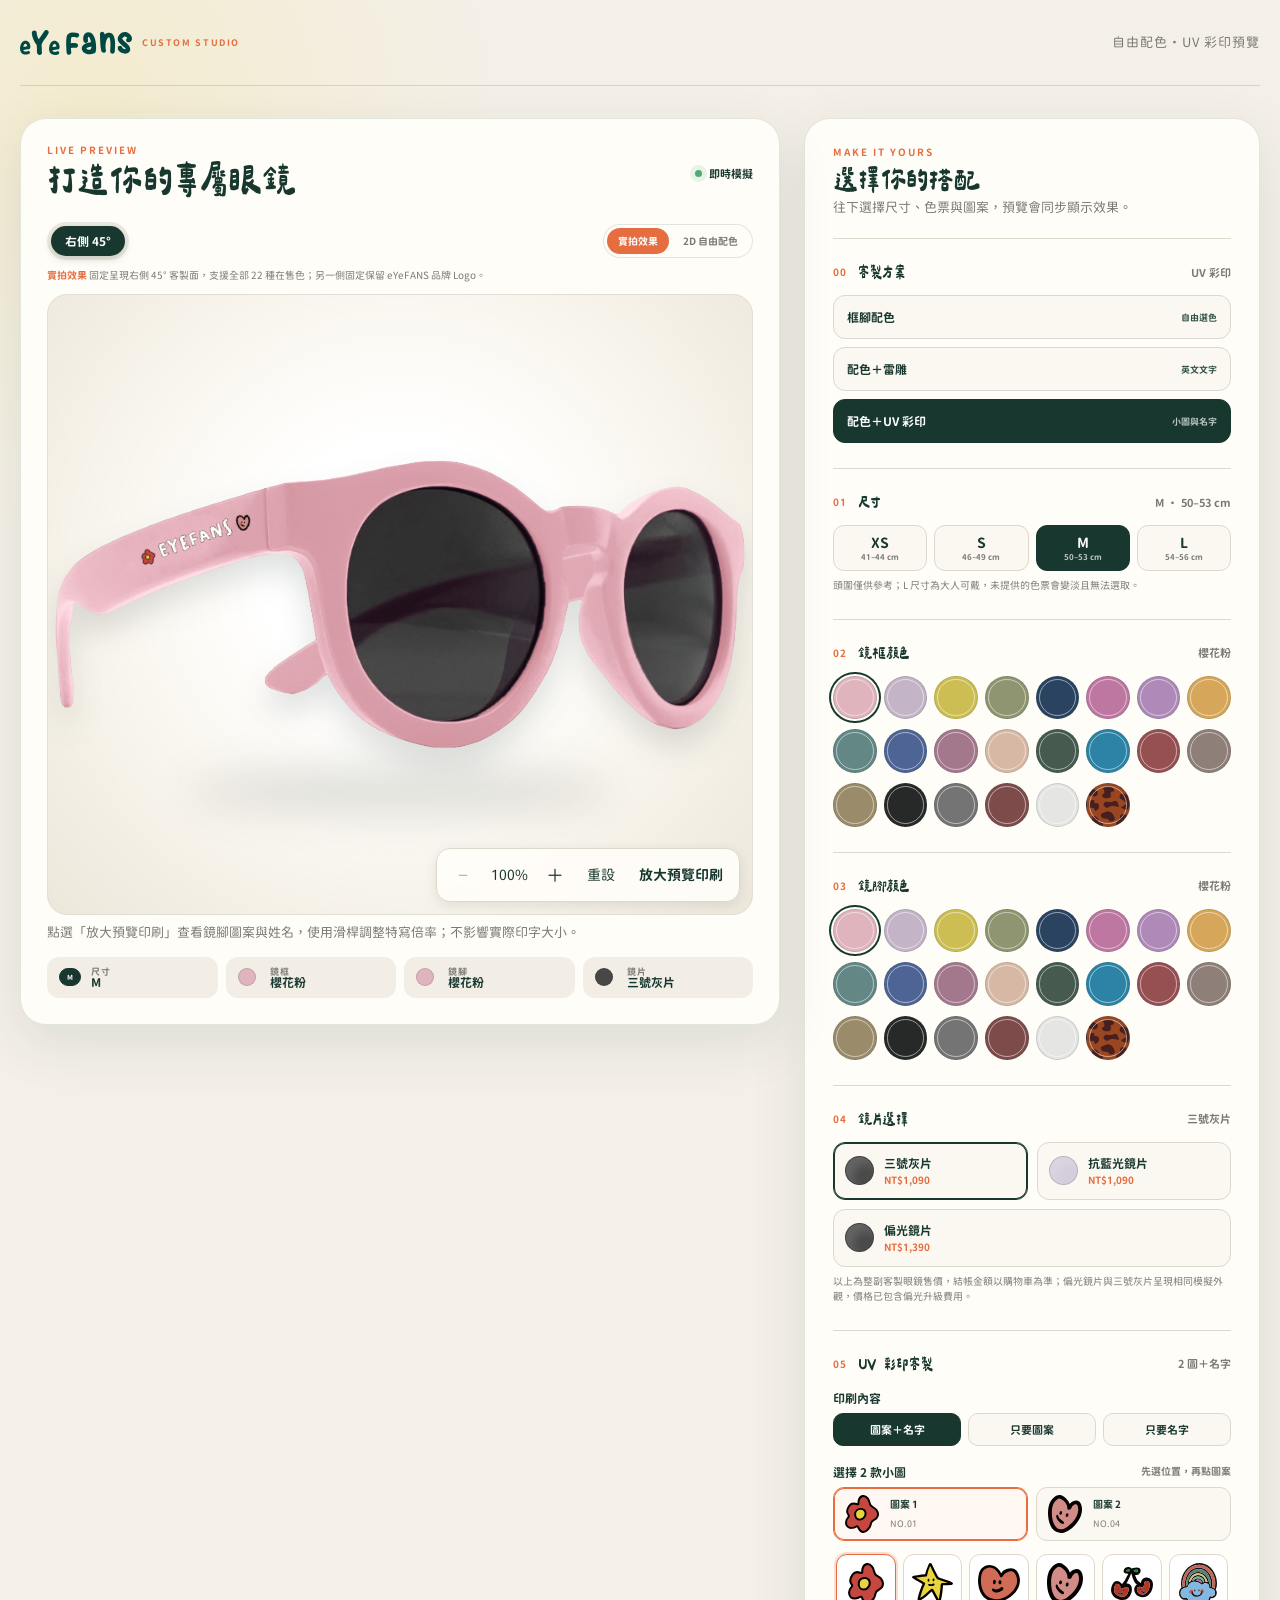
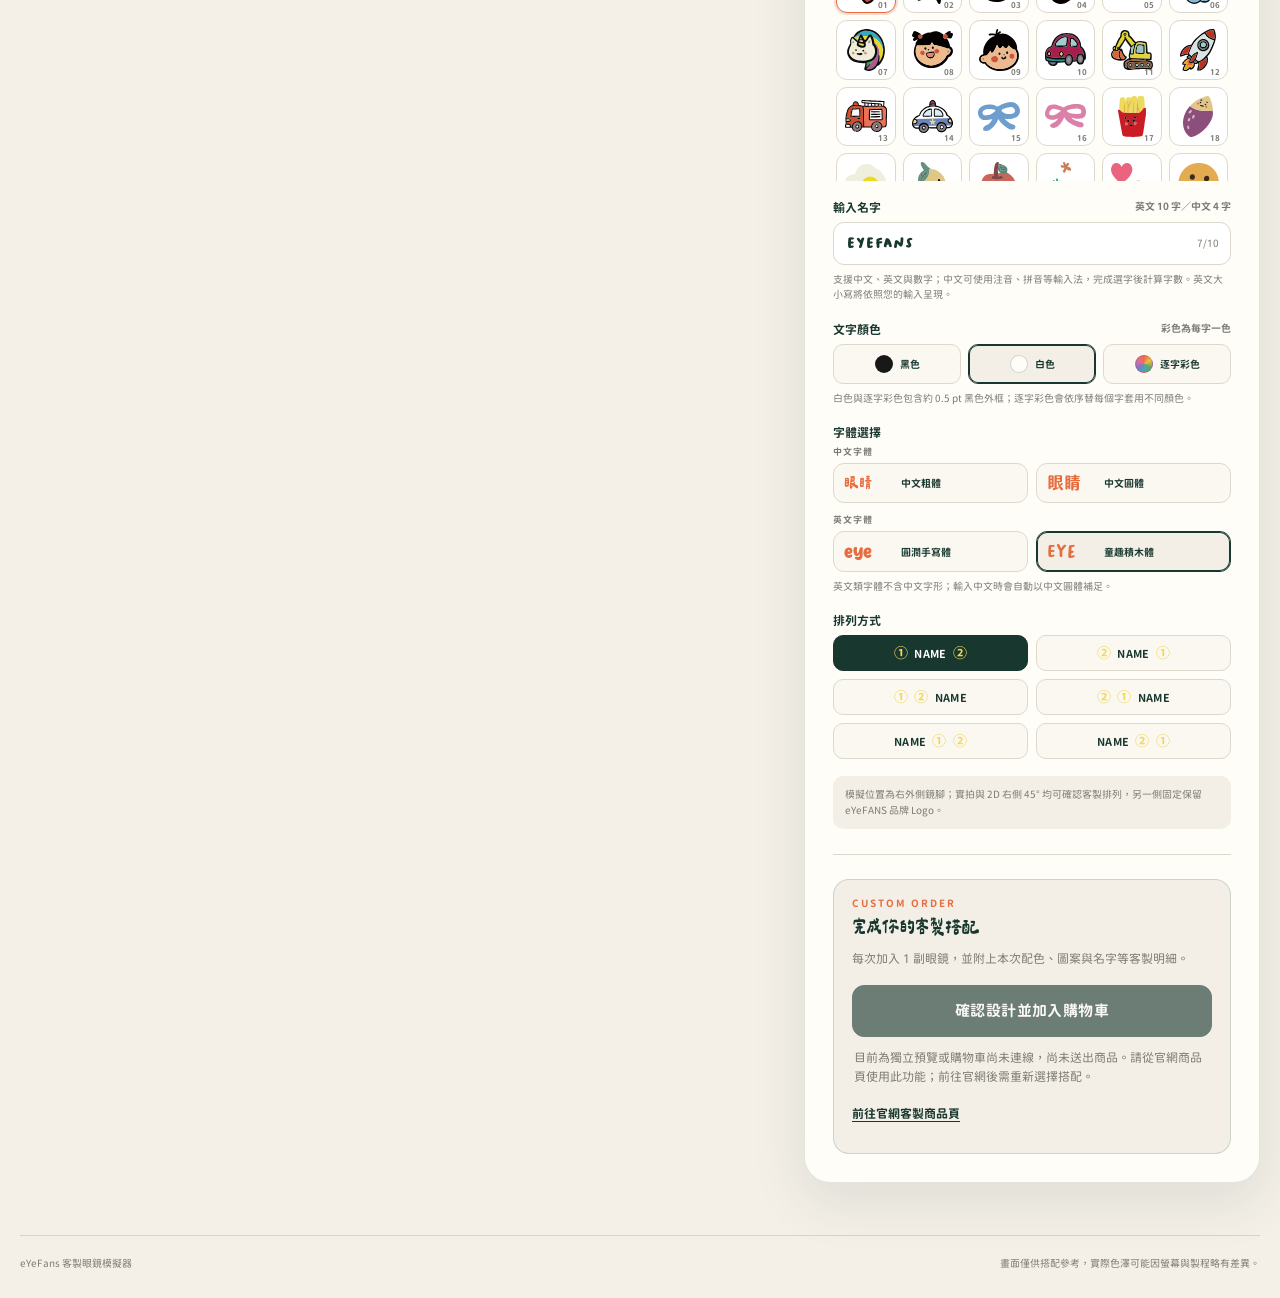
==== commit a647bb69: "Add live print detail preview with magnification slider" ====
--- a/index.html
+++ b/index.html
@@ -15,7 +15,7 @@
   <meta name="twitter:image" content="https://nina82815.github.io/eyefans-custom/og.png">
   <title>eYeFans 客製眼鏡模擬器</title>
   <link rel="stylesheet" href="styles.css?v=20260915-tsuhsian2">
-  <link rel="stylesheet" href="preview-zoom.css?v=20260915zoom1">
+  <link rel="stylesheet" href="preview-zoom.css?v=20261014-printdetail1">
   <link rel="stylesheet" href="mobile-studio.css?v=20260923-1">
 </head>
 <body>
@@ -106,13 +106,21 @@
         </div>
         <p class="print-view-hint" id="print-view-hint" hidden>UV 彩印位於右外側鏡腳，請切換「側面」或「右側 45°」查看。</p>
         <div class="preview-zoom-controls" id="preview-zoom-controls" role="group" aria-label="預覽縮放">
+          <span class="preview-general-zoom">
           <button type="button" data-zoom="out" aria-label="縮小預覽" disabled>−</button>
           <output id="preview-zoom-value" aria-live="polite" aria-label="預覽倍率">100%</output>
           <button type="button" data-zoom="in" aria-label="放大預覽">＋</button>
           <button type="button" data-zoom="reset" aria-label="重設預覽大小與位置">重設</button>
+          </span>
+          <label id="print-detail-slider" hidden>
+            <span>特寫</span>
+            <input id="print-detail-range" type="range" min="100" max="200" step="5" value="100" aria-label="印刷特寫放大倍率" aria-valuetext="特寫 100%">
+            <output id="print-detail-percent" for="print-detail-range">100%</output>
+          </label>
+          <button type="button" id="preview-print-detail" aria-pressed="false">放大預覽印刷</button>
         </div>
       </div>
-      <p class="preview-zoom-hint" id="preview-zoom-hint">放大後可拖曳查看細節，也可雙指縮放；不影響實際印字大小。</p>
+      <p class="preview-zoom-hint" id="preview-zoom-hint">點選「放大預覽印刷」查看鏡腳圖案與姓名，使用滑桿調整特寫倍率；不影響實際印字大小。</p>
 
       <div class="selection-strip" aria-label="目前選擇">
         <span><i class="size-chip" id="size-chip" aria-hidden="true">M</i><b>尺寸</b><em id="size-summary">M</em></span>
@@ -2971,7 +2979,89 @@
 
 init();
 </script>
-  <script src="preview-zoom.js?v=20260915zoom1" defer></script>
+  <script src="preview-zoom.js?v=20261014-printdetail1" defer></script>
+<script id="print-detail-app">// Presentation only: frame the live print layer, never the saved artwork.
+(() => {
+  const viewer = document.getElementById('viewer');
+  const button = document.getElementById('preview-print-detail');
+  const slider = document.getElementById('print-detail-slider');
+  const range = document.getElementById('print-detail-range');
+  const output = document.getElementById('print-detail-percent');
+  let detailed = false, previousView = null, pending = 0;
+  function fit() {
+    pending = 0;
+    viewer.dataset.printDetail = String(detailed);
+    viewer.classList.toggle('is-print-detail', detailed);
+    if (detailed) viewer.style.setProperty('--preview-scale', '1');
+    if (detailed) {
+      viewer.style.setProperty('--preview-x', '0px');
+      viewer.style.setProperty('--preview-y', '0px');
+    }
+    const label = detailed ? '返回整副預覽' : '放大預覽印刷';
+    if (button.textContent !== label) button.textContent = label;
+    button.setAttribute('aria-pressed', String(detailed));
+    slider.hidden = !detailed;
+    if (!detailed) range.value = '100';
+    const percent = Math.max(100, Math.min(200, Number(range.value) || 100));
+    const percentLabel = `${percent}%`;
+    if (output.textContent !== percentLabel) output.textContent = percentLabel;
+    range.setAttribute('aria-valuetext', `特寫 ${percentLabel}`);
+    if (!detailed) return;
+    const content = [...viewer.querySelectorAll('.uv-print-content, #photo-engravetext')].find(node => {
+      const rect = node.getBoundingClientRect();
+      return rect.width > 0 && rect.height > 0 && getComputedStyle(node).display !== 'none';
+    });
+    if (!content) return; // Loading geometry/fonts will schedule another fit.
+    const print = content.getBoundingClientRect();
+    const view = content.closest('.view').getBoundingClientRect();
+    const bounds = viewer.getBoundingClientRect();
+    const height = Math.max(30, bounds.height - 64);
+    const scale = Math.max(1, Math.min(12, bounds.width * .78 / print.width, height * .65 / print.height)) * percent / 100;
+    const ox = view.left + view.width / 2, oy = view.top + view.height / 2;
+    const x = bounds.left + bounds.width / 2 - ox - (print.left + print.width / 2 - ox) * scale;
+    const y = bounds.top + 12 + height / 2 - oy - (print.top + print.height / 2 - oy) * scale;
+    viewer.style.setProperty('--preview-scale', String(scale));
+    viewer.style.setProperty('--preview-x', `${x}px`);
+    viewer.style.setProperty('--preview-y', `${y}px`);
+  }
+  function schedule() { if (!pending) pending = requestAnimationFrame(fit); }
+  range.addEventListener('input', schedule);
+  function leave() {
+    detailed = false;
+    viewer.dataset.printDetail = 'false';
+    document.querySelector('[data-zoom="reset"]')?.click();
+    if (previousView) document.querySelector(`#view-tabs [data-view="${previousView}"]`)?.click();
+    previousView = null;
+    fit();
+  }
+  button.addEventListener('click', () => {
+    if (detailed) return leave();
+    const active = document.querySelector('#view-tabs [aria-pressed="true"]');
+    const original = active?.dataset.view || 'a45';
+    if (original === 'front') document.querySelector('#view-tabs [data-view="a45"]')?.click();
+    previousView = original;
+    document.querySelector('[data-zoom="reset"]')?.click();
+    detailed = true;
+    fit();
+  });
+  viewer.addEventListener('keydown', event => {
+    if (event.key === 'Escape' && detailed) { event.preventDefault(); leave(); }
+  });
+  ['frame-style-options','view-tabs','render-mode-options'].forEach(id => {
+    document.getElementById(id).addEventListener('click', event => {
+      if (!event.target.closest('button')) return;
+      detailed = false; previousView = null; viewer.dataset.printDetail = 'false';
+      document.querySelector('[data-zoom="reset"]')?.click(); schedule();
+    });
+  });
+  new MutationObserver(records => {
+    if (detailed && records.some(r => r.type === 'childList' || r.target.closest?.('.uv-print-content'))) schedule();
+  }).observe(viewer, {subtree:true, childList:true, attributes:true, characterData:true});
+  new ResizeObserver(() => { if (detailed) schedule(); }).observe(viewer);
+  document.fonts?.addEventListener('loadingdone', schedule);
+  fit();
+})();
+</script>
   <script src="mobile-studio.js?v=20260923-2" defer></script>
 </body>
 </html>
--- a/preview-zoom.css
+++ b/preview-zoom.css
@@ -11,3 +11,14 @@
 .preview-zoom-controls button:disabled { opacity: .35; cursor: default; }
 .preview-zoom-controls output { min-width: 48px; text-align: center; font-size: 14px; font-variant-numeric: tabular-nums; }
 .preview-zoom-hint { margin: 8px 0 0; color: var(--muted); font-size: 13px; line-height: 1.5; }
+
+.preview-general-zoom { display: flex; align-items: center; }
+.is-print-detail .preview-general-zoom { display: none; }
+#preview-print-detail { font-size: 14px; font-weight: 700; min-height: 44px; padding: 6px 12px; }
+#print-detail-slider { display: flex; align-items: center; gap: 6px; font-size: 14px; padding-left: 8px; }
+#print-detail-slider[hidden] { display: none; }
+#print-detail-range { width: clamp(60px, 12vw, 140px); min-width: 0; height: 36px; margin: 0; accent-color: var(--accent); touch-action: none; }
+#print-detail-percent { min-width: 40px; font-size: 13px; }
+@media (max-width: 600px) {
+  .preview-zoom-controls { max-width: calc(100% - 8px); flex-wrap: wrap; justify-content: flex-end; }
+}
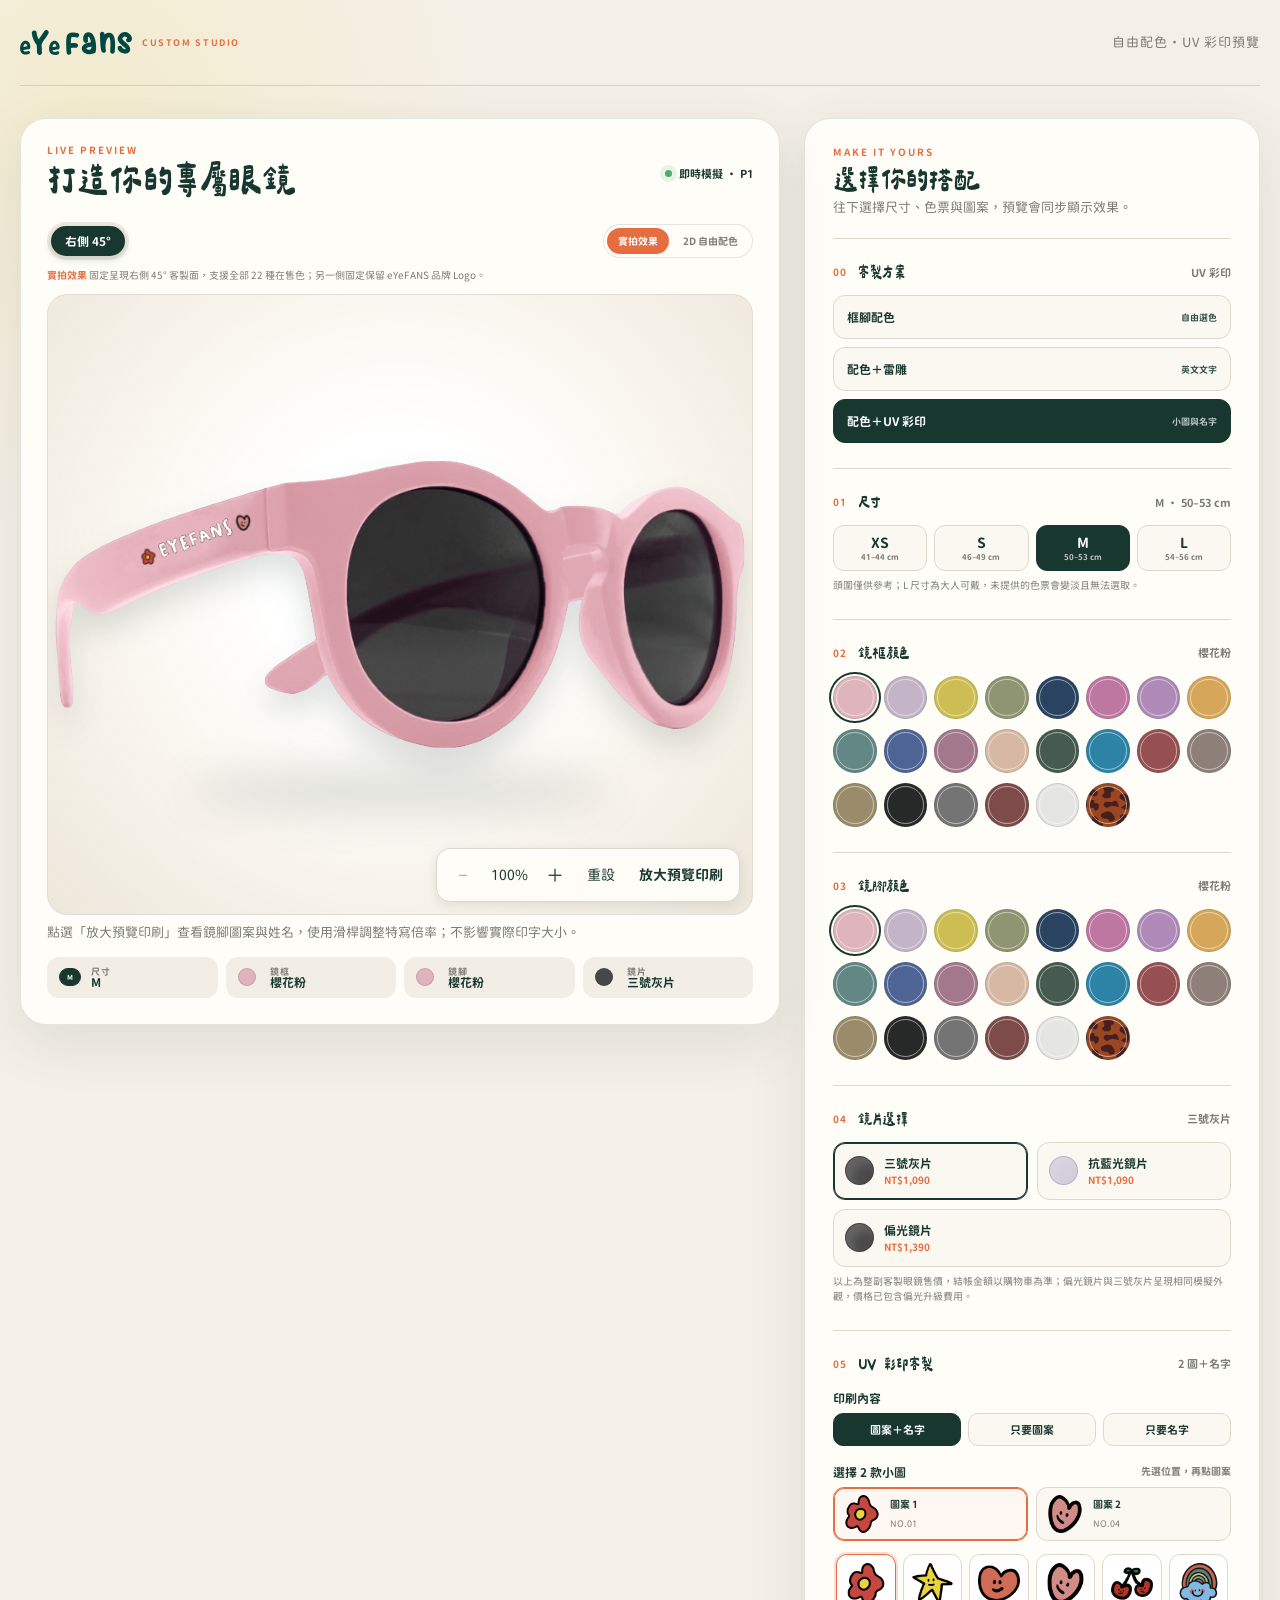
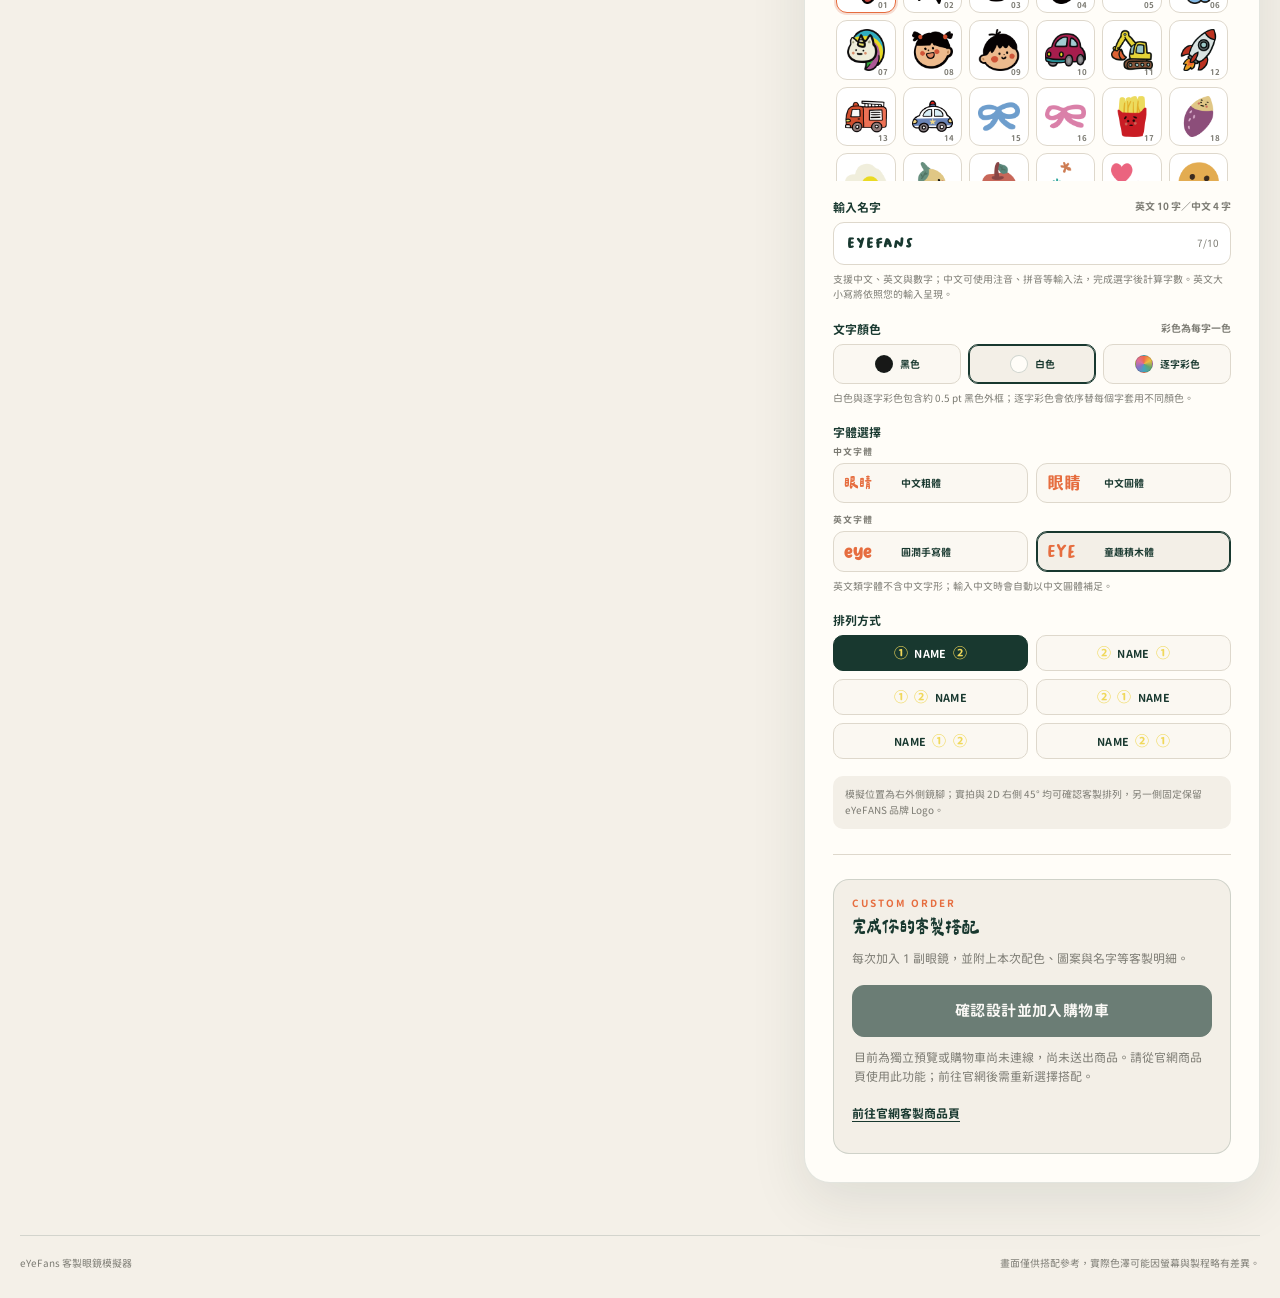
==== commit 03cb721f: "Use eager embedded PNG previews for reliable icon rendering" ====
--- a/index.html
+++ b/index.html
@@ -34,7 +34,7 @@
           <span class="eyebrow">LIVE PREVIEW</span>
           <h1 id="preview-title">打造你的專屬眼鏡</h1>
         </div>
-        <span class="preview-status"><i></i> 即時模擬</span>
+        <span class="preview-status" title="圖案顯示版本 20261014-png1"><i></i> 即時模擬 · P1</span>
       </div>
 
       <div class="preview-toolbar">
@@ -1141,7 +1141,7 @@
 </g>
 </svg>
 </template>
-<script type="application/json" id="inline-photo-assets">{"assets/photos/right-a45/normalized/masks/standard/frame-full.png":"[data-uri]","assets/photos/right-a45/normalized/masks/standard/temple.png":"[data-uri]","assets/photos/right-a45/normalized/masks/standard/lens.png":"[data-uri]","assets/photos/right-a45/normalized/masks/standard/frame-shell.png":"[data-uri]","assets/photos/right-a45/normalized/gray/sakura-pink.png":"[data-uri]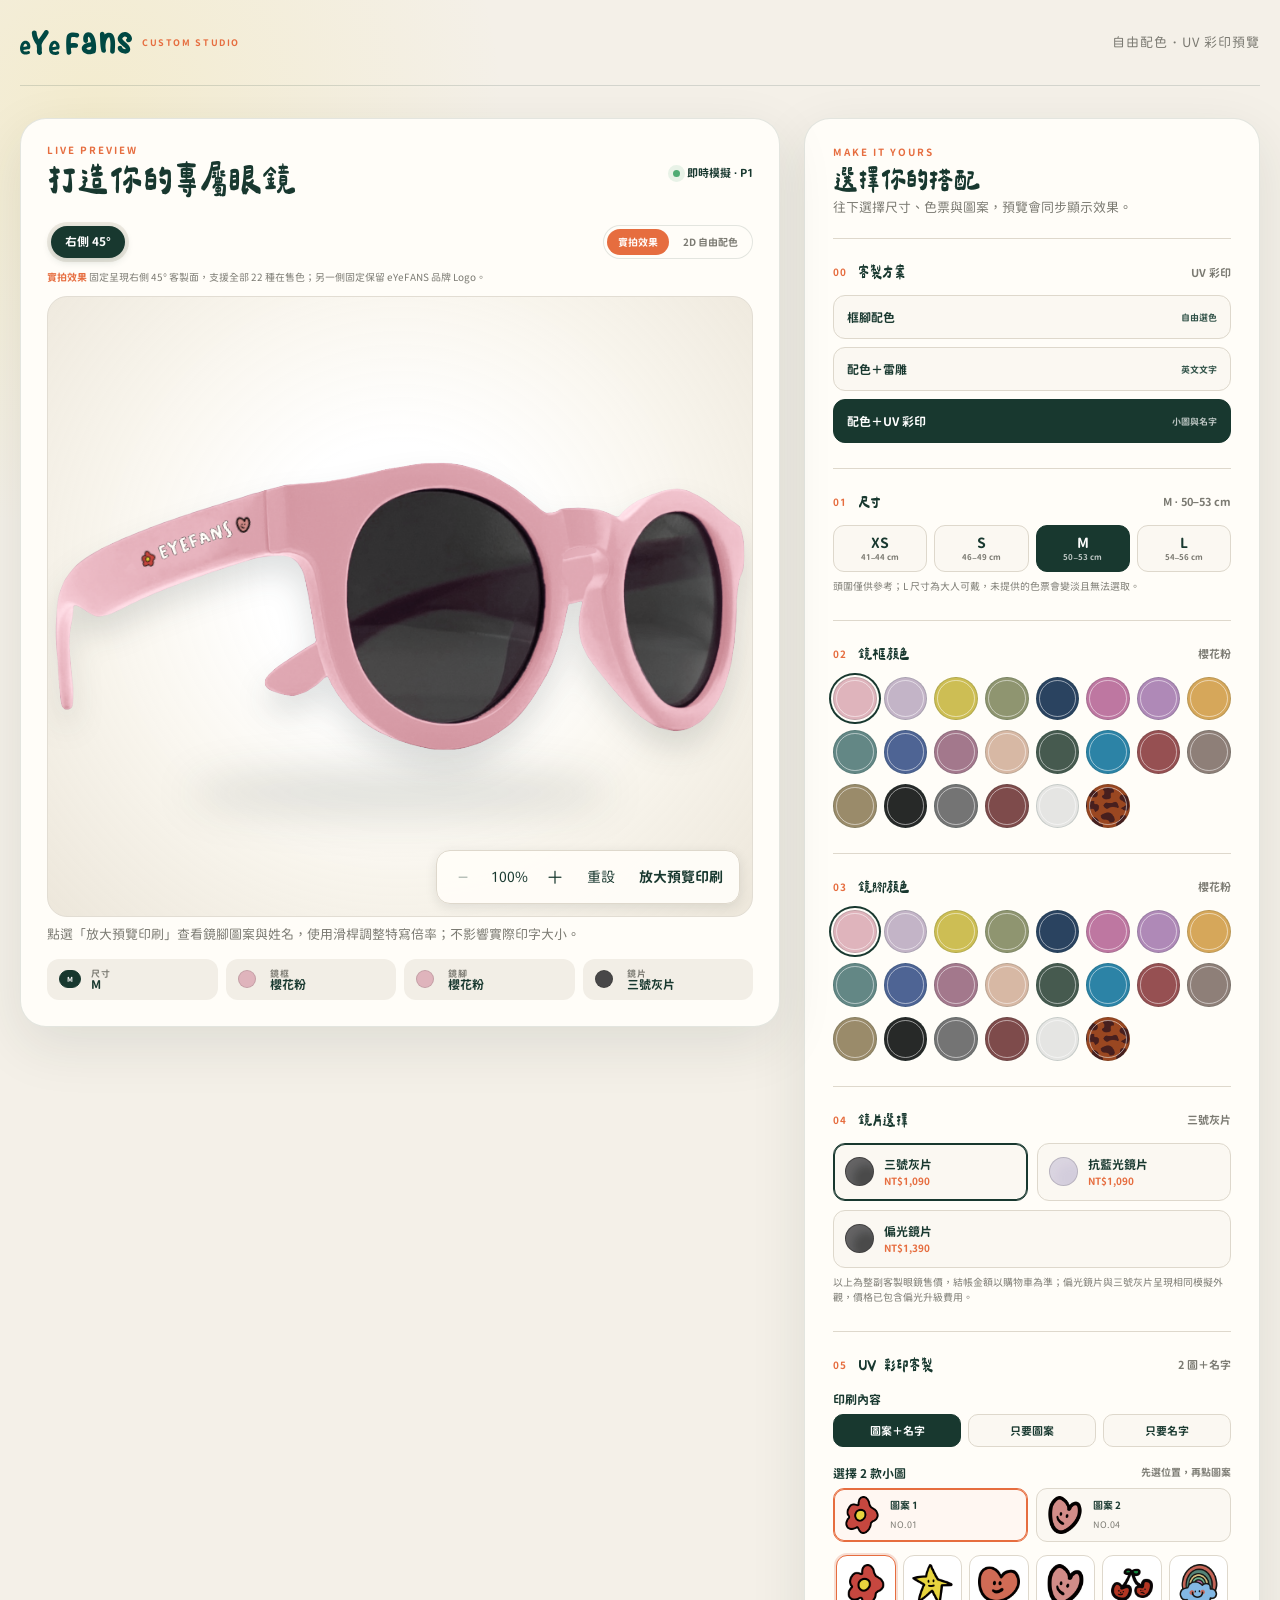
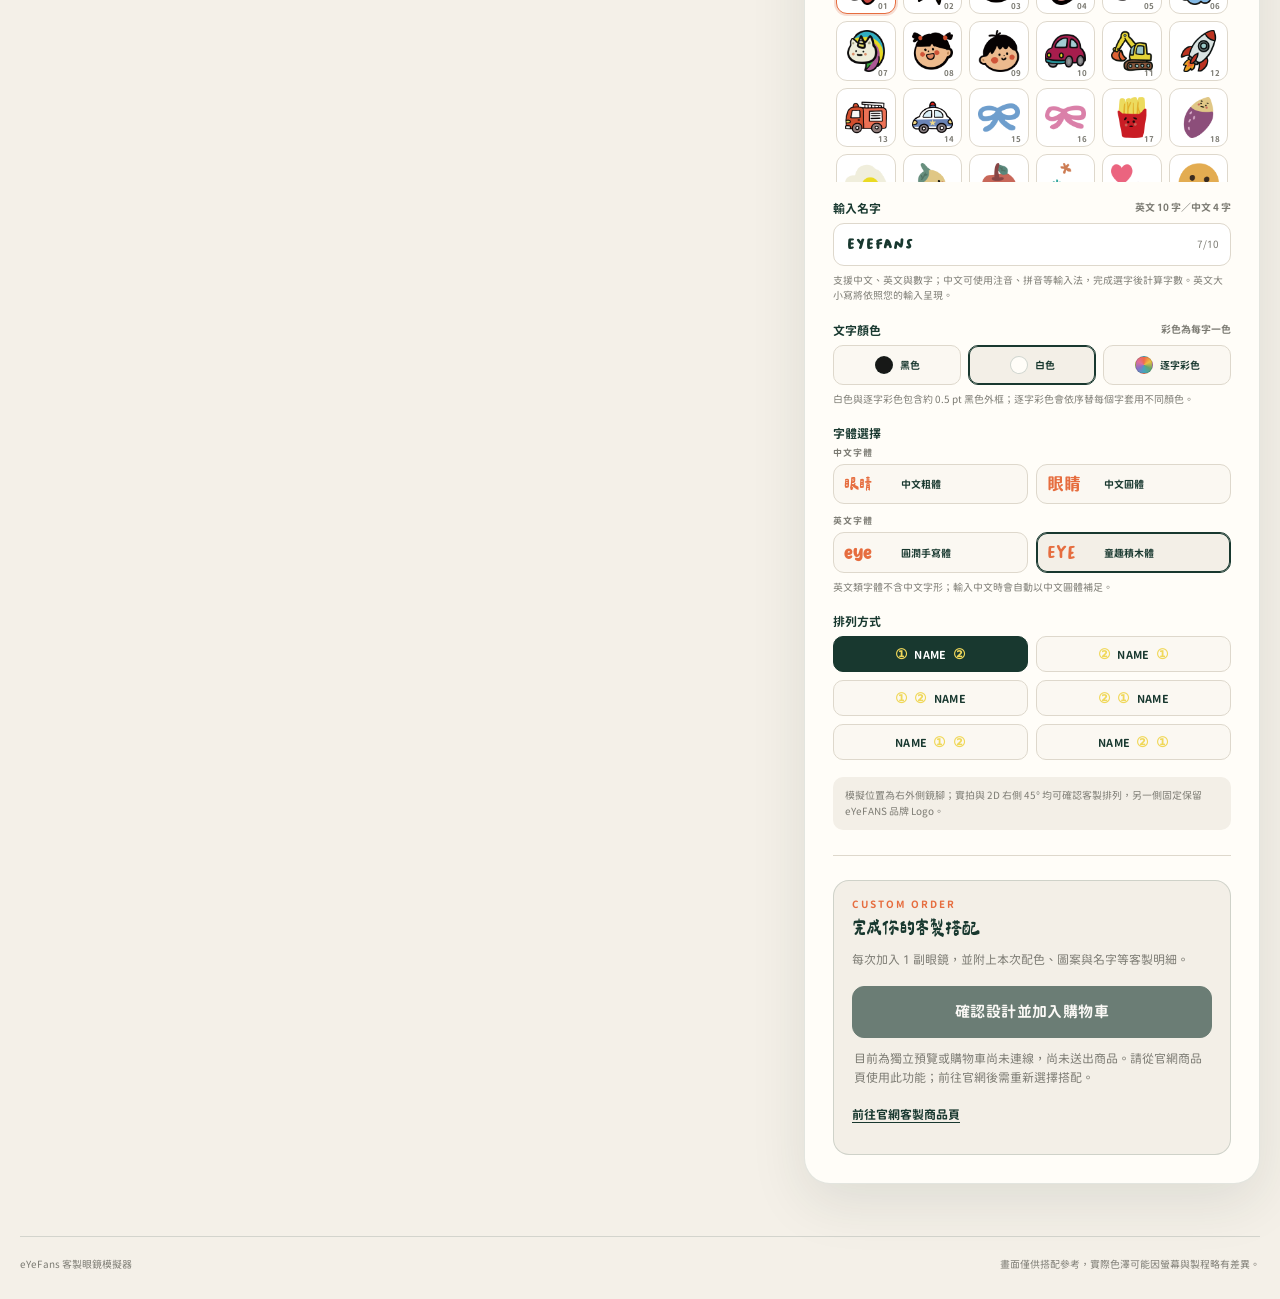
==== commit 6cb6a812: "Speed up mobile startup with inline UI fonts, lossless previews and bundled controls" ====
--- a/index.html
+++ b/index.html
@@ -14,9 +14,458 @@
   <meta name="twitter:description" content="配色・UV 彩印・姓名預覽">
   <meta name="twitter:image" content="https://nina82815.github.io/eyefans-custom/og.png">
   <title>eYeFans 客製眼鏡模擬器</title>
-  <link rel="stylesheet" href="styles.css?v=20260915-tsuhsian2">
-  <link rel="stylesheet" href="preview-zoom.css?v=20261014-printdetail1">
-  <link rel="stylesheet" href="mobile-studio.css?v=20260923-1">
+  <style id="inline-styles-css">@font-face {
+  font-family: "eYeFans JinXuan Latte";
+  src: url("assets/fonts/jf-jinxuanlatte-3.0-extrabold.otf") format("opentype");
+  font-style: normal;
+  font-weight: 800;
+  font-display: swap;
+}
+
+@font-face {
+  font-family: "eYeFans Tsuhsian";
+  src: url("assets/fonts/tsuhsianti-proportional.ttf?v=93e02cc3") format("truetype");
+  font-style: normal;
+  font-weight: 700;
+  font-display: swap;
+}
+
+@font-face {
+  font-family: "eYeFans GenSen Rounded";
+  src: url("assets/fonts/GenSenRounded2TW-B.otf") format("opentype");
+  font-style: normal;
+  font-weight: 700;
+  font-display: swap;
+}
+
+@font-face {
+  font-family: "eYeFans GenSen Rounded";
+  src: url("assets/fonts/GenSenRounded2TW-R.otf") format("opentype");
+  font-style: normal;
+  font-weight: 400;
+  font-display: swap;
+}
+
+@font-face {
+  font-family: "eYeFans Purple Smile";
+  src: url("[data-uri]") format("opentype");
+  font-style: normal;
+  font-weight: 400;
+  font-display: swap;
+}
+
+@font-face {
+  font-family: "eYeFans Bakso Sapi";
+  src: url("[data-uri]") format("opentype");
+  font-style: normal;
+  font-weight: 400;
+  font-display: swap;
+}
+
+@font-face{font-family:"eYeFans GenSen Rounded UI";font-weight:400;font-style:normal;font-display:swap;src:url([data-uri]) format("woff2");}
+@font-face{font-family:"eYeFans GenSen Rounded UI";font-weight:700;font-style:normal;font-display:swap;src:url([data-uri]